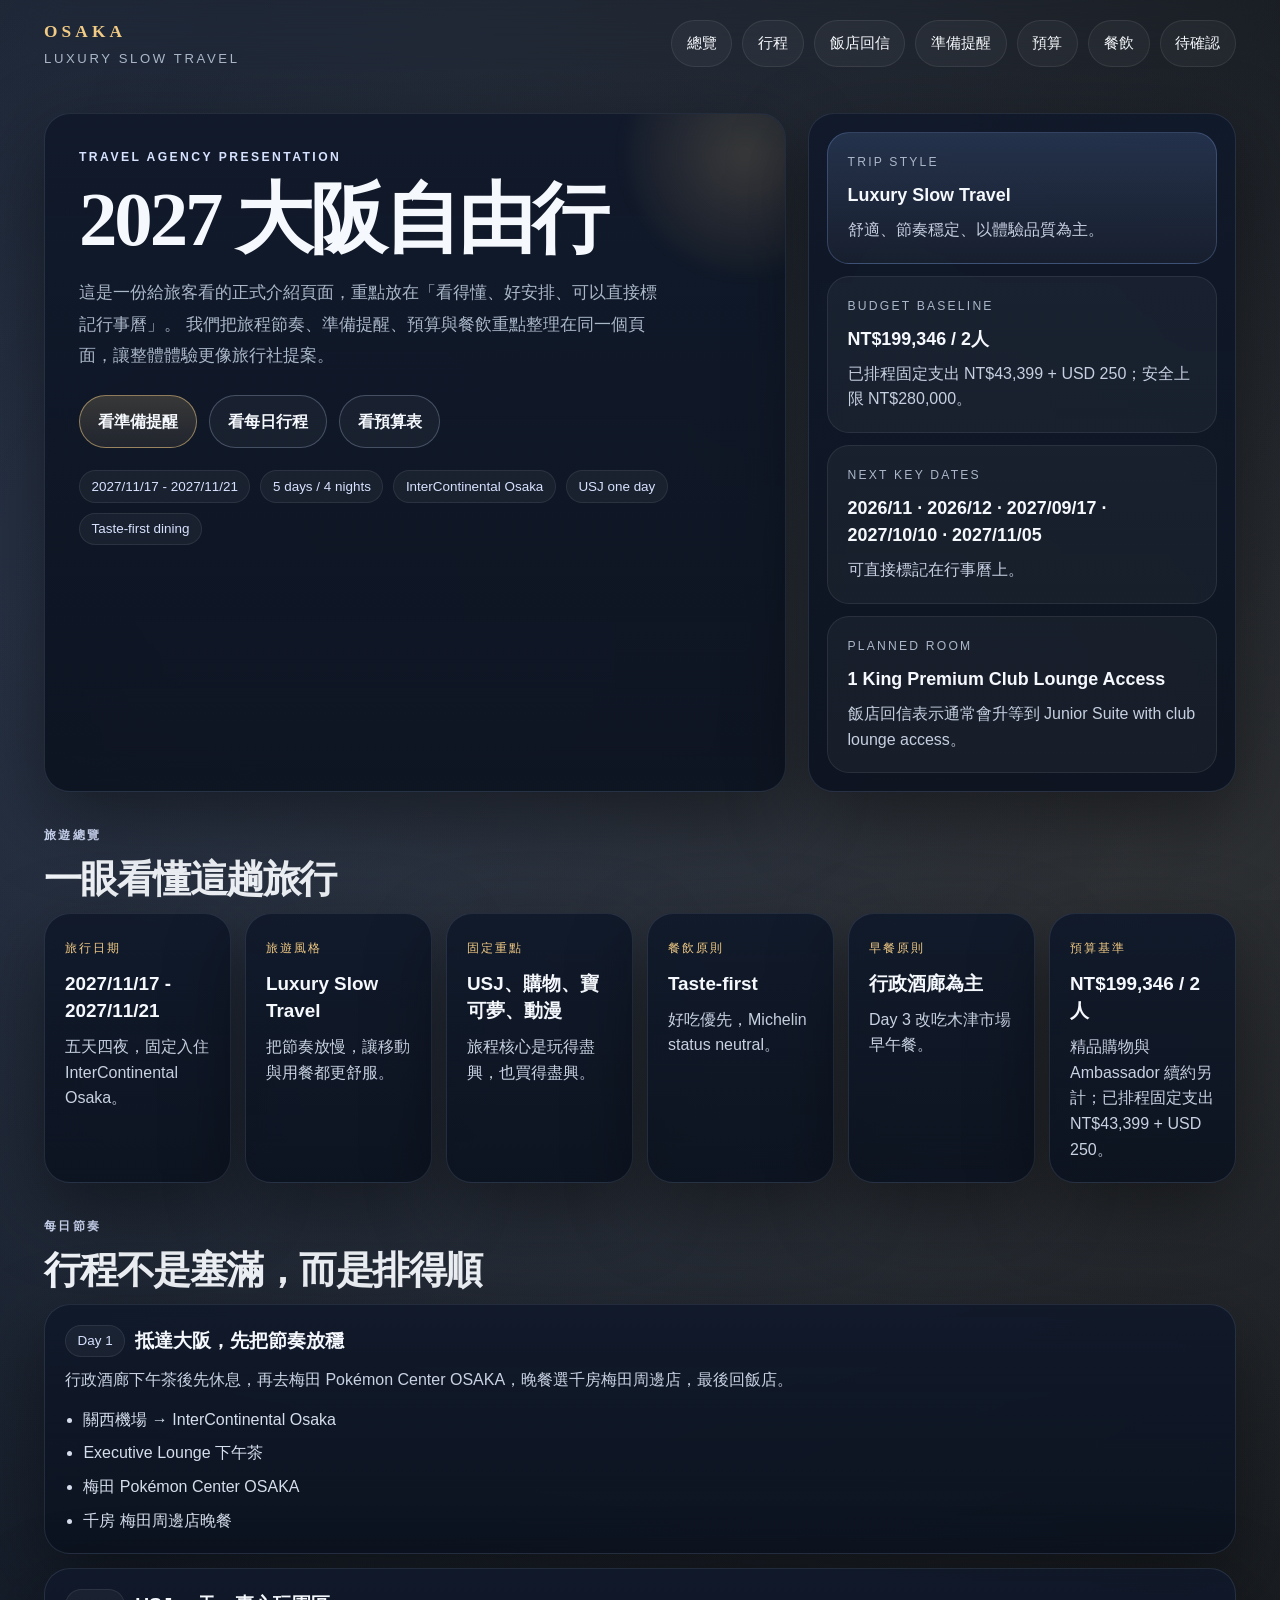
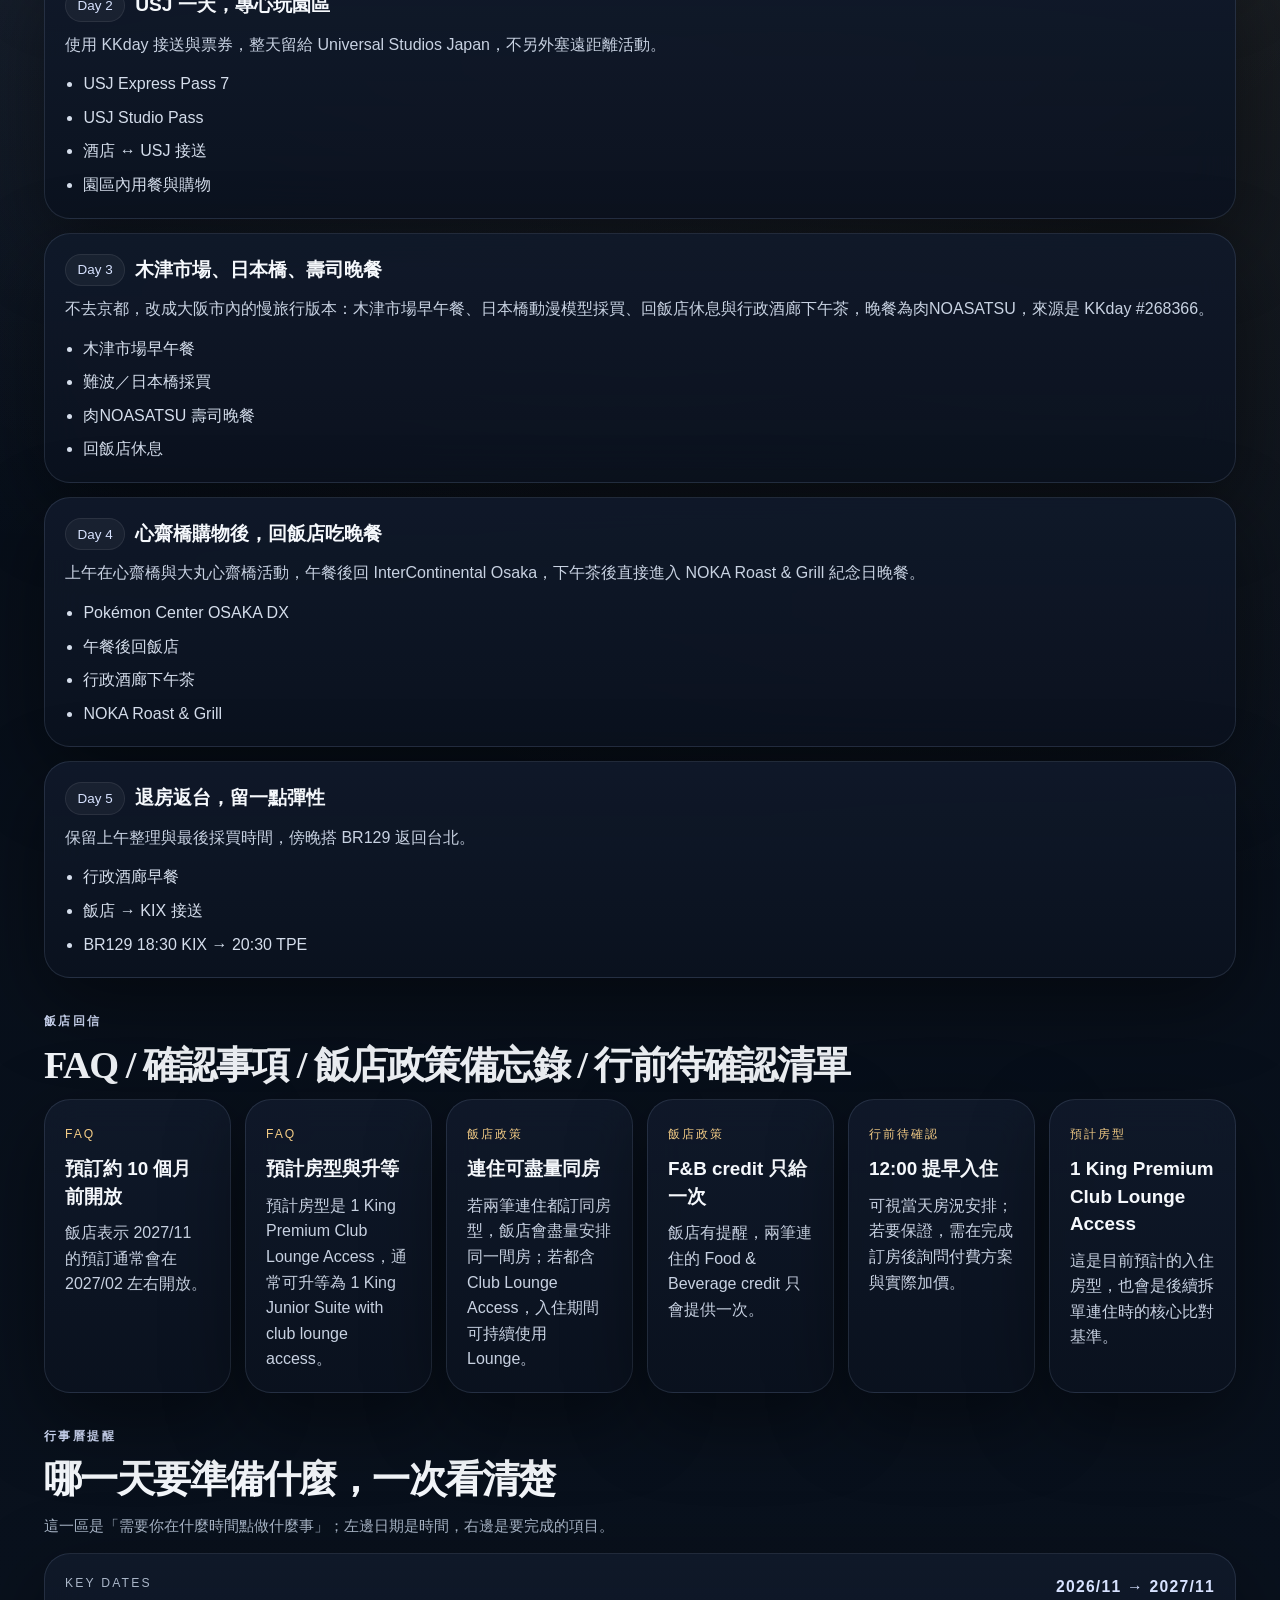
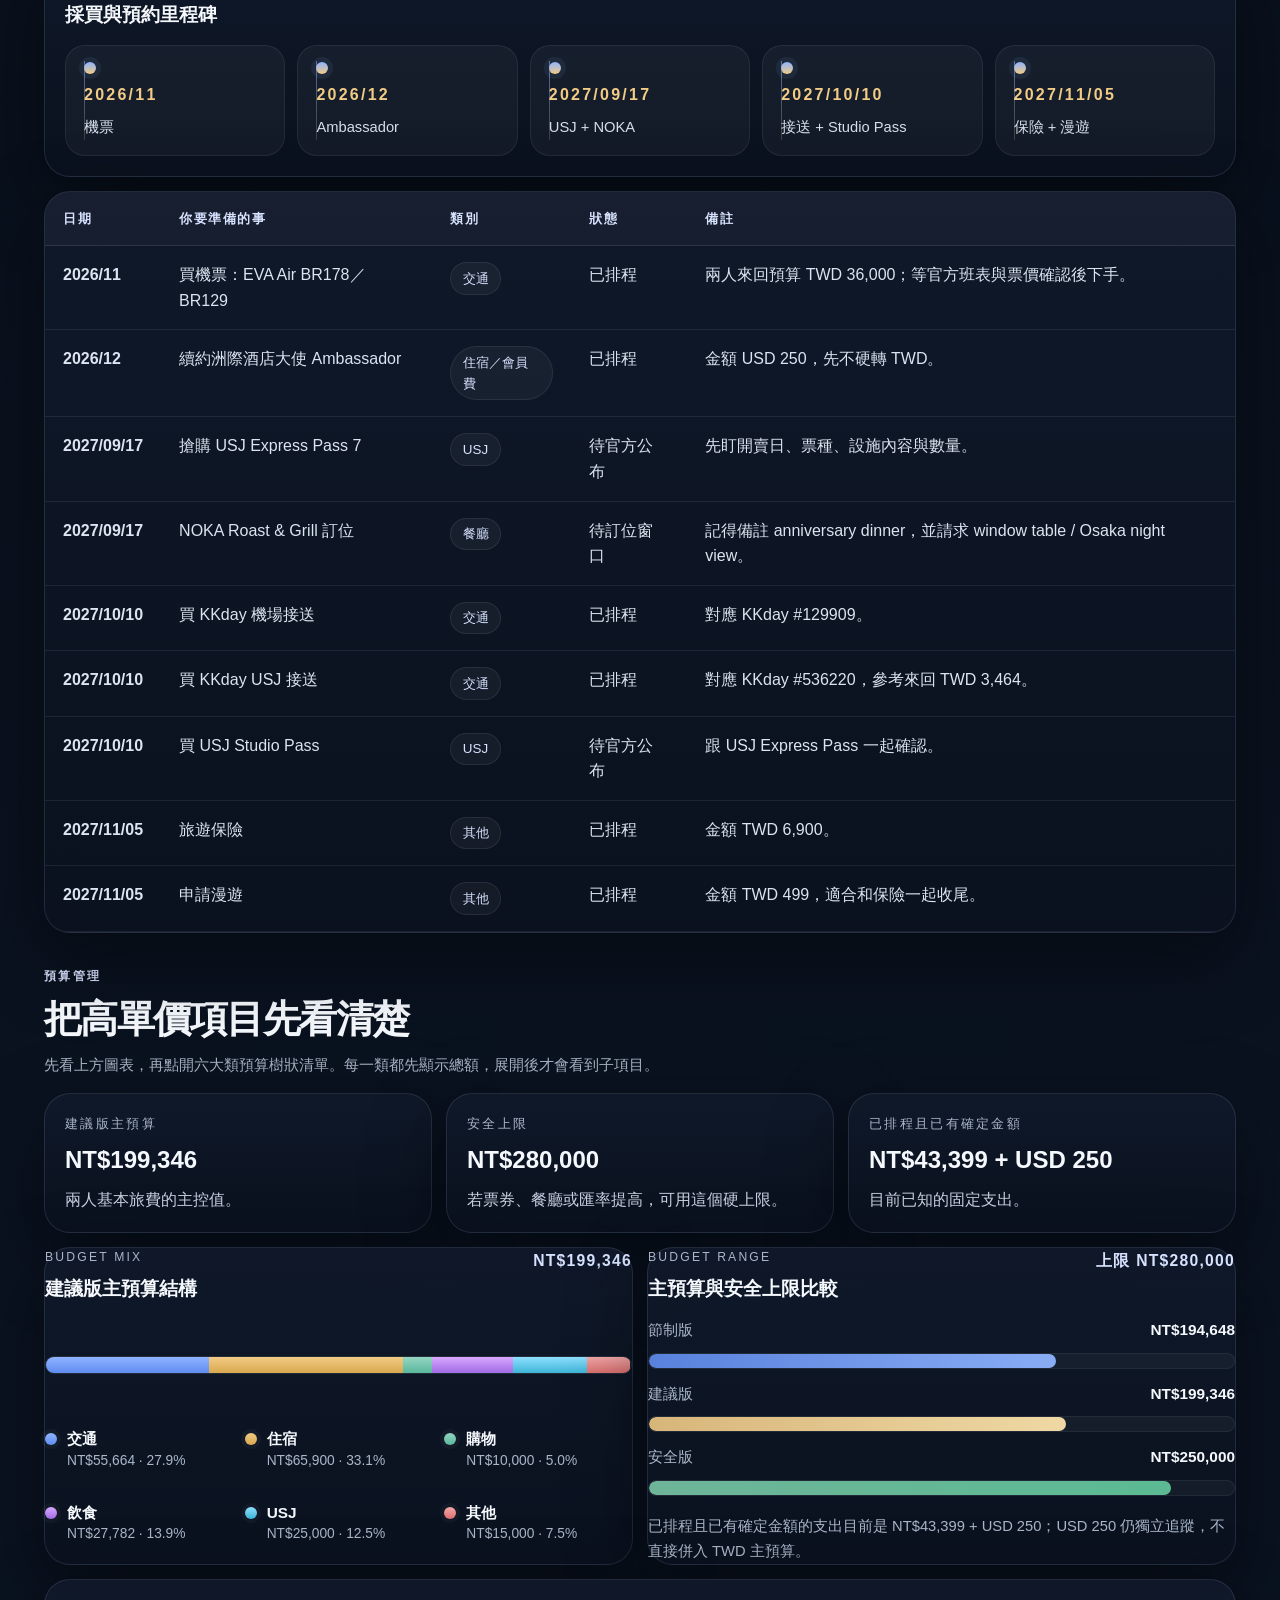
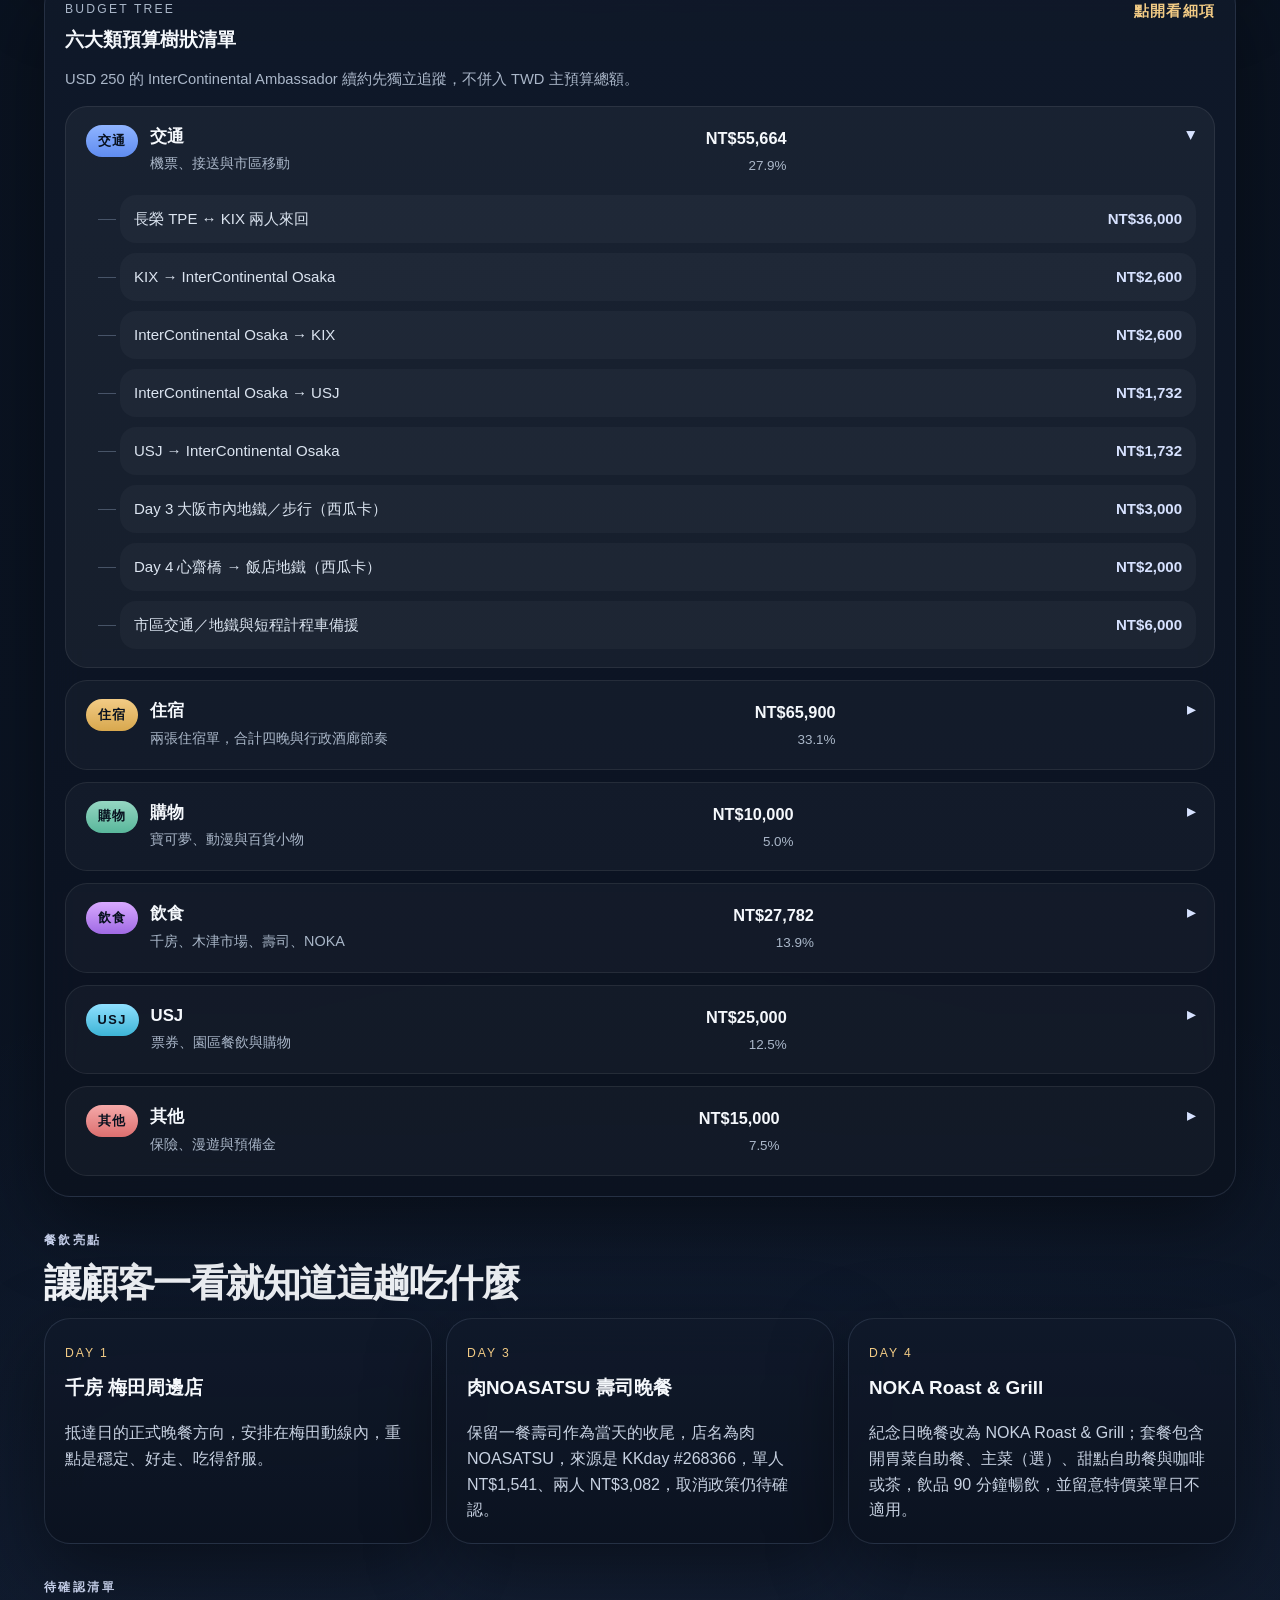
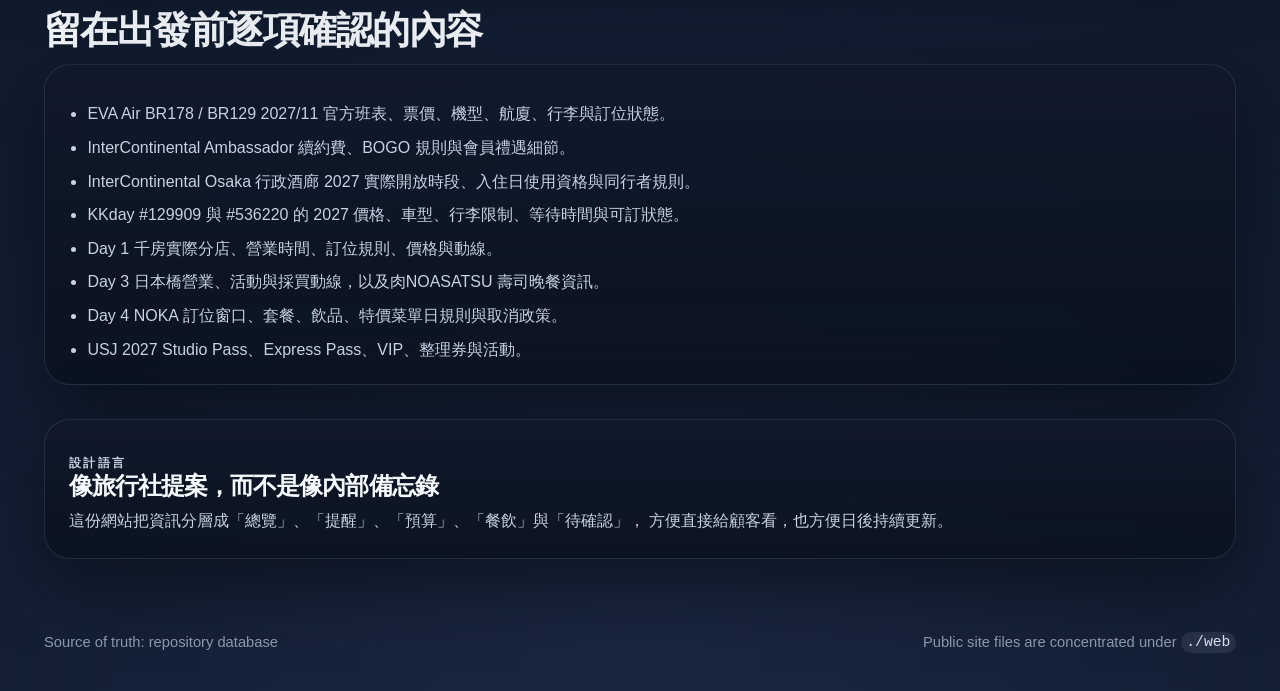
==== web/index.html @ 355f1845 "Update lodging room type and budget" ====
<!doctype html>
<html lang="zh-Hant">
<head>
  <meta charset="utf-8">
  <meta name="viewport" content="width=device-width, initial-scale=1">
  <meta name="color-scheme" content="dark light">
  <title>2027 大阪自由行｜旅遊網站</title>
  <meta name="description" content="2027 大阪自由行的旅遊社顧客版介紹網站，聚焦行程、提醒、預算與餐飲安排。">
  <link rel="stylesheet" href="./styles.css">
</head>
<body>
  <div class="page-bg"></div>
  <header class="topbar">
    <div class="brand">
      <span class="brand-mark">OSAKA</span>
      <span class="brand-sub">Luxury Slow Travel</span>
    </div>
    <nav class="topnav" aria-label="頁面導覽">
      <a href="#overview">總覽</a>
      <a href="#itinerary">行程</a>
      <a href="#hotel-reply">飯店回信</a>
      <a href="#calendar">準備提醒</a>
      <a href="#budget">預算</a>
      <a href="#dining">餐飲</a>
      <a href="#pending">待確認</a>
    </nav>
  </header>

  <main class="shell">
    <section class="hero">
      <div class="hero-copy panel">
        <p class="eyebrow">Travel agency presentation</p>
        <h1>2027 大阪自由行</h1>
        <p class="hero-text">
          這是一份給旅客看的正式介紹頁面，重點放在「看得懂、好安排、可以直接標記行事曆」。
          我們把旅程節奏、準備提醒、預算與餐飲重點整理在同一個頁面，讓整體體驗更像旅行社提案。
        </p>

        <div class="hero-actions">
          <a class="button primary" href="#calendar">看準備提醒</a>
          <a class="button" href="#itinerary">看每日行程</a>
          <a class="button" href="#budget">看預算表</a>
        </div>

        <div class="hero-pills" aria-label="旅程重點">
          <span>2027/11/17 - 2027/11/21</span>
          <span>5 days / 4 nights</span>
          <span>InterContinental Osaka</span>
          <span>USJ one day</span>
          <span>Taste-first dining</span>
        </div>
      </div>

      <aside class="hero-side panel">
        <div class="side-card accent">
          <p class="side-label">Trip style</p>
          <strong>Luxury Slow Travel</strong>
          <span>舒適、節奏穩定、以體驗品質為主。</span>
        </div>
        <div class="side-card">
          <p class="side-label">Budget baseline</p>
          <strong data-budget-text="hero-recommended-total">由 JS 計算</strong>
          <span data-budget-text="hero-recommended-note">載入後自動更新</span>
        </div>
        <div class="side-card">
          <p class="side-label">Next key dates</p>
          <strong>2026/11 · 2026/12 · 2027/09/17 · 2027/10/10 · 2027/11/05</strong>
          <span>可直接標記在行事曆上。</span>
        </div>
        <div class="side-card">
          <p class="side-label">Planned room</p>
          <strong>1 King Premium Club Lounge Access</strong>
          <span>飯店回信表示通常會升等到 Junior Suite with club lounge access。</span>
        </div>
      </aside>
    </section>

    <section id="overview" class="section">
      <div class="section-heading">
        <p class="eyebrow">旅遊總覽</p>
        <h2>一眼看懂這趟旅行</h2>
      </div>
      <div class="card-grid six-up">
        <article class="info-card panel">
          <span>旅行日期</span>
          <strong>2027/11/17 - 2027/11/21</strong>
          <p>五天四夜，固定入住 InterContinental Osaka。</p>
        </article>
        <article class="info-card panel">
          <span>旅遊風格</span>
          <strong>Luxury Slow Travel</strong>
          <p>把節奏放慢，讓移動與用餐都更舒服。</p>
        </article>
        <article class="info-card panel">
          <span>固定重點</span>
          <strong>USJ、購物、寶可夢、動漫</strong>
          <p>旅程核心是玩得盡興，也買得盡興。</p>
        </article>
        <article class="info-card panel">
          <span>餐飲原則</span>
          <strong>Taste-first</strong>
          <p>好吃優先，Michelin status neutral。</p>
        </article>
        <article class="info-card panel">
          <span>早餐原則</span>
          <strong>行政酒廊為主</strong>
          <p>Day 3 改吃木津市場早午餐。</p>
        </article>
        <article class="info-card panel">
          <span>預算基準</span>
          <strong data-budget-text="overview-recommended-total">由 JS 計算</strong>
          <p data-budget-text="overview-recommended-note">載入後自動更新。</p>
        </article>
      </div>
    </section>

    <section id="itinerary" class="section">
      <div class="section-heading">
        <p class="eyebrow">每日節奏</p>
        <h2>行程不是塞滿，而是排得順</h2>
      </div>
      <div class="timeline">
        <article class="day-card panel">
          <div class="day-head">
            <span class="day-chip">Day 1</span>
            <h3>抵達大阪，先把節奏放穩</h3>
          </div>
          <p>行政酒廊下午茶後先休息，再去梅田 Pokémon Center OSAKA，晚餐選千房梅田周邊店，最後回飯店。</p>
          <ul>
            <li>關西機場 → InterContinental Osaka</li>
            <li>Executive Lounge 下午茶</li>
            <li>梅田 Pokémon Center OSAKA</li>
            <li>千房 梅田周邊店晚餐</li>
          </ul>
        </article>

        <article class="day-card panel">
          <div class="day-head">
            <span class="day-chip">Day 2</span>
            <h3>USJ 一天，專心玩園區</h3>
          </div>
          <p>使用 KKday 接送與票券，整天留給 Universal Studios Japan，不另外塞遠距離活動。</p>
          <ul>
            <li>USJ Express Pass 7</li>
            <li>USJ Studio Pass</li>
            <li>酒店 ↔ USJ 接送</li>
            <li>園區內用餐與購物</li>
          </ul>
        </article>

        <article class="day-card panel">
          <div class="day-head">
            <span class="day-chip">Day 3</span>
            <h3>木津市場、日本橋、壽司晚餐</h3>
          </div>
          <p>不去京都，改成大阪市內的慢旅行版本：木津市場早午餐、日本橋動漫模型採買、回飯店休息與行政酒廊下午茶，晚餐為肉NOASATSU，來源是 KKday #268366。</p>
          <ul>
            <li>木津市場早午餐</li>
            <li>難波／日本橋採買</li>
            <li>肉NOASATSU 壽司晚餐</li>
            <li>回飯店休息</li>
          </ul>
        </article>

        <article class="day-card panel">
          <div class="day-head">
            <span class="day-chip">Day 4</span>
            <h3>心齋橋購物後，回飯店吃晚餐</h3>
          </div>
          <p>上午在心齋橋與大丸心齋橋活動，午餐後回 InterContinental Osaka，下午茶後直接進入 NOKA Roast & Grill 紀念日晚餐。</p>
          <ul>
            <li>Pokémon Center OSAKA DX</li>
            <li>午餐後回飯店</li>
            <li>行政酒廊下午茶</li>
            <li>NOKA Roast & Grill</li>
          </ul>
        </article>

        <article class="day-card panel">
          <div class="day-head">
            <span class="day-chip">Day 5</span>
            <h3>退房返台，留一點彈性</h3>
          </div>
          <p>保留上午整理與最後採買時間，傍晚搭 BR129 返回台北。</p>
          <ul>
            <li>行政酒廊早餐</li>
            <li>飯店 → KIX 接送</li>
            <li>BR129 18:30 KIX → 20:30 TPE</li>
          </ul>
        </article>
      </div>
    </section>

    <section id="hotel-reply" class="section">
      <div class="section-heading">
        <p class="eyebrow">飯店回信</p>
        <h2>FAQ / 確認事項 / 飯店政策備忘錄 / 行前待確認清單</h2>
      </div>
      <div class="card-grid six-up">
        <article class="info-card panel">
          <span>FAQ</span>
          <strong>預訂約 10 個月前開放</strong>
          <p>飯店表示 2027/11 的預訂通常會在 2027/02 左右開放。</p>
        </article>
        <article class="info-card panel">
          <span>FAQ</span>
          <strong>預計房型與升等</strong>
          <p>預計房型是 1 King Premium Club Lounge Access，通常可升等為 1 King Junior Suite with club lounge access。</p>
        </article>
        <article class="info-card panel">
          <span>飯店政策</span>
          <strong>連住可盡量同房</strong>
          <p>若兩筆連住都訂同房型，飯店會盡量安排同一間房；若都含 Club Lounge Access，入住期間可持續使用 Lounge。</p>
        </article>
        <article class="info-card panel">
          <span>飯店政策</span>
          <strong>F&B credit 只給一次</strong>
          <p>飯店有提醒，兩筆連住的 Food & Beverage credit 只會提供一次。</p>
        </article>
        <article class="info-card panel">
          <span>行前待確認</span>
          <strong>12:00 提早入住</strong>
          <p>可視當天房況安排；若要保證，需在完成訂房後詢問付費方案與實際加價。</p>
        </article>
        <article class="info-card panel">
          <span>預計房型</span>
          <strong>1 King Premium Club Lounge Access</strong>
          <p>這是目前預計的入住房型，也會是後續拆單連住時的核心比對基準。</p>
        </article>
      </div>
    </section>

    <section id="calendar" class="section">
      <div class="section-heading">
        <p class="eyebrow">行事曆提醒</p>
        <h2>哪一天要準備什麼，一次看清楚</h2>
      </div>
      <p class="section-note">
        這一區是「需要你在什麼時間點做什麼事」；左邊日期是時間，右邊是要完成的項目。
      </p>
      <div class="calendar-visual panel">
        <div class="chart-head">
          <div>
            <p class="chart-kicker">Key dates</p>
            <h3>採買與預約里程碑</h3>
          </div>
          <strong>2026/11 → 2027/11</strong>
        </div>
        <div class="milestone-track" aria-label="採買與預約里程碑時間軸">
          <div class="milestone">
            <span class="milestone-dot"></span>
            <strong>2026/11</strong>
            <span>機票</span>
          </div>
          <div class="milestone">
            <span class="milestone-dot"></span>
            <strong>2026/12</strong>
            <span>Ambassador</span>
          </div>
          <div class="milestone">
            <span class="milestone-dot"></span>
            <strong>2027/09/17</strong>
            <span>USJ + NOKA</span>
          </div>
          <div class="milestone">
            <span class="milestone-dot"></span>
            <strong>2027/10/10</strong>
            <span>接送 + Studio Pass</span>
          </div>
          <div class="milestone">
            <span class="milestone-dot"></span>
            <strong>2027/11/05</strong>
            <span>保險 + 漫遊</span>
          </div>
        </div>
      </div>
      <div class="table-panel panel">
        <table>
          <thead>
            <tr>
              <th>日期</th>
              <th>你要準備的事</th>
              <th>類別</th>
              <th>狀態</th>
              <th>備註</th>
            </tr>
          </thead>
          <tbody>
            <tr>
              <td><strong>2026/11</strong></td>
              <td>買機票：EVA Air BR178／BR129</td>
              <td><span class="tag">交通</span></td>
              <td>已排程</td>
              <td>兩人來回預算 TWD 36,000；等官方班表與票價確認後下手。</td>
            </tr>
            <tr>
              <td><strong>2026/12</strong></td>
              <td>續約洲際酒店大使 Ambassador</td>
              <td><span class="tag">住宿／會員費</span></td>
              <td>已排程</td>
              <td>金額 USD 250，先不硬轉 TWD。</td>
            </tr>
            <tr>
              <td><strong>2027/09/17</strong></td>
              <td>搶購 USJ Express Pass 7</td>
              <td><span class="tag">USJ</span></td>
              <td>待官方公布</td>
              <td>先盯開賣日、票種、設施內容與數量。</td>
            </tr>
            <tr>
              <td><strong>2027/09/17</strong></td>
              <td>NOKA Roast & Grill 訂位</td>
              <td><span class="tag">餐廳</span></td>
              <td>待訂位窗口</td>
              <td>記得備註 anniversary dinner，並請求 window table / Osaka night view。</td>
            </tr>
            <tr>
              <td><strong>2027/10/10</strong></td>
              <td>買 KKday 機場接送</td>
              <td><span class="tag">交通</span></td>
              <td>已排程</td>
              <td>對應 KKday #129909。</td>
            </tr>
            <tr>
              <td><strong>2027/10/10</strong></td>
              <td>買 KKday USJ 接送</td>
              <td><span class="tag">交通</span></td>
              <td>已排程</td>
              <td>對應 KKday #536220，參考來回 TWD 3,464。</td>
            </tr>
            <tr>
              <td><strong>2027/10/10</strong></td>
              <td>買 USJ Studio Pass</td>
              <td><span class="tag">USJ</span></td>
              <td>待官方公布</td>
              <td>跟 USJ Express Pass 一起確認。</td>
            </tr>
            <tr>
              <td><strong>2027/11/05</strong></td>
              <td>旅遊保險</td>
              <td><span class="tag">其他</span></td>
              <td>已排程</td>
              <td>金額 TWD 6,900。</td>
            </tr>
            <tr>
              <td><strong>2027/11/05</strong></td>
              <td>申請漫遊</td>
              <td><span class="tag">其他</span></td>
              <td>已排程</td>
              <td>金額 TWD 499，適合和保險一起收尾。</td>
            </tr>
          </tbody>
        </table>
      </div>
    </section>

    <section id="budget" class="section">
      <div class="section-heading">
        <p class="eyebrow">預算管理</p>
        <h2>把高單價項目先看清楚</h2>
      </div>
      <p class="section-note">
        先看上方圖表，再點開六大類預算樹狀清單。每一類都先顯示總額，展開後才會看到子項目。
      </p>
      <div id="budget-app"></div>
    </section>

    <section id="dining" class="section">
      <div class="section-heading">
        <p class="eyebrow">餐飲亮點</p>
        <h2>讓顧客一看就知道這趟吃什麼</h2>
      </div>
      <div class="card-grid three-up">
        <article class="feature-card panel">
          <span class="feature-kicker">Day 1</span>
          <h3>千房 梅田周邊店</h3>
          <p>抵達日的正式晚餐方向，安排在梅田動線內，重點是穩定、好走、吃得舒服。</p>
        </article>
        <article class="feature-card panel">
          <span class="feature-kicker">Day 3</span>
          <h3>肉NOASATSU 壽司晚餐</h3>
          <p>保留一餐壽司作為當天的收尾，店名為肉NOASATSU，來源是 KKday #268366，單人 NT$1,541、兩人 NT$3,082，取消政策仍待確認。</p>
        </article>
        <article class="feature-card panel">
          <span class="feature-kicker">Day 4</span>
              <h3>NOKA Roast & Grill</h3>
          <p>紀念日晚餐改為 NOKA Roast & Grill；套餐包含開胃菜自助餐、主菜（選）、甜點自助餐與咖啡或茶，飲品 90 分鐘暢飲，並留意特價菜單日不適用。</p>
        </article>
      </div>
    </section>

    <section id="pending" class="section">
      <div class="section-heading">
        <p class="eyebrow">待確認清單</p>
        <h2>留在出發前逐項確認的內容</h2>
      </div>
      <div class="pending-grid panel">
        <ul class="pending-list">
          <li>EVA Air BR178 / BR129 2027/11 官方班表、票價、機型、航廈、行李與訂位狀態。</li>
          <li>InterContinental Ambassador 續約費、BOGO 規則與會員禮遇細節。</li>
          <li>InterContinental Osaka 行政酒廊 2027 實際開放時段、入住日使用資格與同行者規則。</li>
          <li>KKday #129909 與 #536220 的 2027 價格、車型、行李限制、等待時間與可訂狀態。</li>
          <li>Day 1 千房實際分店、營業時間、訂位規則、價格與動線。</li>
          <li>Day 3 日本橋營業、活動與採買動線，以及肉NOASATSU 壽司晚餐資訊。</li>
          <li>Day 4 NOKA 訂位窗口、套餐、飲品、特價菜單日規則與取消政策。</li>
          <li>USJ 2027 Studio Pass、Express Pass、VIP、整理券與活動。</li>
        </ul>
      </div>
    </section>

    <section class="section">
      <div class="note panel">
        <p class="eyebrow">設計語言</p>
        <h2>像旅行社提案，而不是像內部備忘錄</h2>
        <p>
          這份網站把資訊分層成「總覽」、「提醒」、「預算」、「餐飲」與「待確認」，
          方便直接給顧客看，也方便日後持續更新。
        </p>
      </div>
    </section>

  </main>

  <footer class="footer">
    <span>Source of truth: repository database</span>
    <span>Public site files are concentrated under <code>./web</code></span>
  </footer>
  <script defer src="./budget.js"></script>
</body>
</html>
---- web/styles.css ----
:root {
  color-scheme: dark;
  --bg: #07111d;
  --bg-2: #0b1627;
  --panel: rgba(13, 22, 37, 0.86);
  --panel-strong: rgba(18, 29, 49, 0.92);
  --line: rgba(171, 192, 225, 0.14);
  --line-strong: rgba(197, 214, 248, 0.26);
  --text: #f5f8fc;
  --muted: #aab7c9;
  --muted-2: #8f9db1;
  --accent: #8fb4ff;
  --accent-2: #d7e2ff;
  --gold: #f2cb85;
  --shadow: 0 26px 80px rgba(0, 0, 0, 0.44);
  --radius: 26px;
  --radius-sm: 18px;
  --max: 1240px;
}

*,
*::before,
*::after {
  box-sizing: border-box;
}

html {
  scroll-behavior: smooth;
}

body {
  margin: 0;
  min-height: 100vh;
  background:
    radial-gradient(circle at 12% 8%, rgba(143, 180, 255, 0.2), transparent 24%),
    radial-gradient(circle at 88% 12%, rgba(242, 203, 133, 0.14), transparent 26%),
    radial-gradient(circle at 50% 100%, rgba(124, 159, 248, 0.12), transparent 20%),
    linear-gradient(180deg, #050b14 0%, #09111d 45%, #0c1627 100%);
  color: var(--text);
  font-family: "Noto Sans TC", "PingFang TC", "Hiragino Sans", "Microsoft JhengHei", sans-serif;
  line-height: 1.6;
}

a {
  color: inherit;
  text-decoration: none;
}

code {
  padding: 0.15rem 0.35rem;
  border-radius: 999px;
  background: rgba(255, 255, 255, 0.08);
  color: var(--accent-2);
}

.page-bg {
  position: fixed;
  inset: 0;
  pointer-events: none;
  background:
    linear-gradient(120deg, rgba(255, 255, 255, 0.04), transparent 18%),
    linear-gradient(300deg, rgba(255, 255, 255, 0.03), transparent 20%);
  opacity: 0.55;
}

.topbar {
  position: sticky;
  top: 0;
  z-index: 20;
  display: flex;
  align-items: center;
  justify-content: space-between;
  gap: 24px;
  max-width: var(--max);
  margin: 0 auto;
  padding: 18px 24px 0;
  backdrop-filter: blur(20px);
}

.brand {
  display: grid;
  gap: 2px;
}

.brand-mark {
  font-family: "Times New Roman", Georgia, serif;
  letter-spacing: 0.24em;
  text-transform: uppercase;
  font-weight: 700;
  font-size: 1.08rem;
  color: var(--gold);
}

.brand-sub {
  font-size: 0.82rem;
  letter-spacing: 0.2em;
  color: var(--muted);
  text-transform: uppercase;
}

.topnav {
  display: flex;
  flex-wrap: wrap;
  justify-content: flex-end;
  gap: 10px;
}

.topnav a {
  padding: 0.68rem 0.92rem;
  border: 1px solid rgba(255, 255, 255, 0.08);
  border-radius: 999px;
  background: rgba(255, 255, 255, 0.04);
  color: var(--text);
  font-size: 0.92rem;
  transition: transform 160ms ease, border-color 160ms ease, background 160ms ease;
}

.topnav a:hover,
.topnav a:focus-visible {
  transform: translateY(-1px);
  border-color: rgba(143, 180, 255, 0.5);
  background: rgba(143, 180, 255, 0.12);
}

.shell {
  position: relative;
  max-width: var(--max);
  margin: 0 auto;
  padding: 26px 24px 72px;
}

.panel {
  border: 1px solid var(--line);
  border-radius: var(--radius);
  background: linear-gradient(180deg, rgba(16, 25, 42, 0.94), rgba(11, 18, 31, 0.9));
  box-shadow: var(--shadow);
  backdrop-filter: blur(18px);
}

.hero {
  display: grid;
  grid-template-columns: minmax(0, 1.35fr) minmax(290px, 0.78fr);
  gap: 22px;
  align-items: stretch;
  margin-top: 18px;
}

.hero-copy {
  padding: 34px;
  overflow: hidden;
}

.hero-copy::after {
  content: "";
  position: absolute;
  right: -80px;
  top: -80px;
  width: 240px;
  height: 240px;
  border-radius: 50%;
  background: radial-gradient(circle, rgba(242, 203, 133, 0.18) 0%, rgba(242, 203, 133, 0.02) 70%, transparent 72%);
  filter: blur(8px);
  pointer-events: none;
}

.eyebrow {
  margin: 0 0 14px;
  color: var(--accent-2);
  letter-spacing: 0.2em;
  text-transform: uppercase;
  font-size: 0.76rem;
  font-weight: 700;
}

.hero h1,
.section h2,
.note h2 {
  margin: 0;
  font-family: "Times New Roman", Georgia, serif;
  letter-spacing: -0.04em;
  line-height: 1.02;
}

.hero h1 {
  font-size: clamp(3rem, 6vw, 5.2rem);
}

.hero-text {
  max-width: 64ch;
  margin: 18px 0 0;
  color: var(--muted);
  font-size: 1.04rem;
  line-height: 1.88;
}

.hero-actions {
  display: flex;
  flex-wrap: wrap;
  gap: 12px;
  margin-top: 24px;
}

.button {
  display: inline-flex;
  align-items: center;
  justify-content: center;
  min-height: 48px;
  padding: 0.8rem 1.12rem;
  border-radius: 999px;
  border: 1px solid var(--line-strong);
  background: rgba(255, 255, 255, 0.04);
  color: var(--text);
  font-weight: 600;
  transition: transform 160ms ease, border-color 160ms ease, background 160ms ease;
}

.button:hover,
.button:focus-visible {
  transform: translateY(-1px);
  border-color: rgba(143, 180, 255, 0.56);
  background: rgba(143, 180, 255, 0.12);
}

.button.primary {
  border-color: rgba(242, 203, 133, 0.52);
  background: linear-gradient(180deg, rgba(242, 203, 133, 0.18), rgba(242, 203, 133, 0.08));
}

.hero-pills {
  display: flex;
  flex-wrap: wrap;
  gap: 10px;
  margin-top: 22px;
}

.hero-pills span,
.day-chip,
.tag {
  display: inline-flex;
  align-items: center;
  min-height: 30px;
  padding: 0.28rem 0.72rem;
  border-radius: 999px;
  border: 1px solid rgba(255, 255, 255, 0.08);
  background: rgba(255, 255, 255, 0.045);
  font-size: 0.84rem;
  color: var(--accent-2);
}

.hero-side {
  display: grid;
  gap: 12px;
  padding: 18px;
}

.side-card {
  padding: 20px;
  border-radius: 22px;
  border: 1px solid rgba(255, 255, 255, 0.08);
  background: rgba(255, 255, 255, 0.04);
}

.side-card.accent {
  background: linear-gradient(180deg, rgba(143, 180, 255, 0.16), rgba(255, 255, 255, 0.03));
  border-color: rgba(143, 180, 255, 0.24);
}

.side-label {
  margin: 0;
  color: var(--muted);
  font-size: 0.76rem;
  letter-spacing: 0.18em;
  text-transform: uppercase;
}

.side-card strong {
  display: block;
  margin-top: 10px;
  font-size: 1.12rem;
  line-height: 1.5;
}

.side-card span {
  display: block;
  margin-top: 8px;
  color: #c6d0e1;
}

.section {
  margin-top: 34px;
  scroll-margin-top: 96px;
}

.section-heading {
  margin-bottom: 14px;
}

.section-note {
  max-width: 78ch;
  margin: -2px 0 14px;
  color: var(--muted);
  font-size: 0.96rem;
  line-height: 1.8;
}

.section-heading h2 {
  font-size: clamp(1.7rem, 3vw, 2.4rem);
}

.card-grid {
  display: grid;
  gap: 14px;
}

.six-up {
  grid-template-columns: repeat(auto-fit, minmax(180px, 1fr));
}

.three-up {
  grid-template-columns: repeat(auto-fit, minmax(220px, 1fr));
}

.info-card,
.feature-card,
.day-card,
.summary,
.note {
  position: relative;
  padding: 20px;
  overflow: hidden;
}

.info-card {
  min-height: 166px;
}

.info-card span,
.feature-kicker {
  display: inline-block;
  color: var(--gold);
  font-size: 0.76rem;
  letter-spacing: 0.16em;
  text-transform: uppercase;
}

.info-card strong,
.feature-card h3 {
  display: block;
  margin-top: 10px;
  font-size: 1.18rem;
  line-height: 1.45;
}

.info-card p,
.feature-card p,
.day-card p,
.summary p,
.note p,
.pending-list li {
  margin: 10px 0 0;
  color: #c8d2e2;
}

.timeline {
  display: grid;
  gap: 14px;
}

.day-head {
  display: flex;
  flex-wrap: wrap;
  align-items: center;
  gap: 10px;
}

.day-head h3 {
  margin: 0;
  font-size: 1.2rem;
}

.day-card ul,
.pending-list {
  margin: 14px 0 0;
  padding-left: 1.15rem;
  color: #d5deec;
}

.day-card li + li,
.pending-list li + li {
  margin-top: 8px;
}

.table-panel {
  overflow-x: auto;
  -webkit-overflow-scrolling: touch;
}

table {
  width: 100%;
  border-collapse: collapse;
  min-width: 900px;
}

thead th {
  padding: 16px 18px;
  text-align: left;
  font-size: 0.82rem;
  letter-spacing: 0.12em;
  text-transform: uppercase;
  color: var(--accent-2);
  border-bottom: 1px solid var(--line);
  background: rgba(255, 255, 255, 0.03);
}

tbody td {
  padding: 16px 18px;
  border-bottom: 1px solid rgba(171, 192, 225, 0.1);
  vertical-align: top;
  color: #dbe4f0;
}

tbody tr:hover td {
  background: rgba(143, 180, 255, 0.05);
}

.budget-summaries {
  display: grid;
  gap: 14px;
  grid-template-columns: repeat(auto-fit, minmax(220px, 1fr));
  margin-bottom: 14px;
}

.calendar-visual {
  display: grid;
  gap: 18px;
  padding: 20px;
  margin-bottom: 14px;
}

.milestone-track {
  display: grid;
  gap: 12px;
  grid-template-columns: repeat(auto-fit, minmax(150px, 1fr));
}

.milestone {
  position: relative;
  display: grid;
  gap: 8px;
  padding: 16px 16px 16px 18px;
  border-radius: 20px;
  background: rgba(255, 255, 255, 0.04);
  border: 1px solid rgba(255, 255, 255, 0.07);
}

.milestone::before {
  content: "";
  position: absolute;
  left: 18px;
  top: 15px;
  bottom: 15px;
  width: 1px;
  background: linear-gradient(180deg, rgba(143, 180, 255, 0.55), rgba(242, 203, 133, 0.2));
}

.milestone-dot {
  width: 12px;
  height: 12px;
  border-radius: 999px;
  background: linear-gradient(180deg, #8fb4ff, #f2cb85);
  box-shadow: 0 0 0 5px rgba(143, 180, 255, 0.08);
}

.milestone strong {
  color: var(--gold);
  letter-spacing: 0.14em;
}

.milestone span:last-child {
  color: #d5deec;
  font-size: 0.92rem;
}

.budget-visuals {
  display: grid;
  gap: 14px;
  grid-template-columns: repeat(auto-fit, minmax(280px, 1fr));
  margin-bottom: 14px;
}

.budget-chart {
  display: grid;
  gap: 18px;
}

.chart-head {
  display: flex;
  align-items: flex-start;
  justify-content: space-between;
  gap: 18px;
}

.chart-kicker {
  margin: 0 0 8px;
  color: var(--muted);
  font-size: 0.76rem;
  letter-spacing: 0.18em;
  text-transform: uppercase;
}

.chart-head h3 {
  margin: 0;
  font-size: 1.18rem;
  line-height: 1.35;
}

.chart-head strong {
  color: var(--accent-2);
  font-size: 0.98rem;
  letter-spacing: 0.08em;
  white-space: nowrap;
}

.stacked-budget {
  display: flex;
  overflow: hidden;
  height: 18px;
  border-radius: 999px;
  background: rgba(255, 255, 255, 0.04);
  border: 1px solid rgba(255, 255, 255, 0.06);
}

.stacked-segment {
  flex: 0 0 var(--share);
}

.legend-grid {
  display: grid;
  gap: 12px;
  grid-template-columns: repeat(auto-fit, minmax(160px, 1fr));
}

.legend-item {
  display: flex;
  align-items: flex-start;
  gap: 10px;
}

.legend-item strong,
.scenario-label strong {
  display: block;
  color: var(--text);
  font-size: 0.96rem;
  line-height: 1.35;
}

.legend-item span,
.scenario-label span,
.chart-note {
  color: var(--muted);
}

.legend-item span {
  display: block;
  font-size: 0.86rem;
}

.legend-swatch {
  flex: 0 0 12px;
  width: 12px;
  height: 12px;
  margin-top: 4px;
  border-radius: 999px;
  box-shadow: 0 0 0 4px rgba(255, 255, 255, 0.03);
}

.stacked-budget .transport,
.legend-swatch.transport {
  background: linear-gradient(180deg, #8fb4ff, #5f8cf0);
}

.stacked-budget .lodging,
.legend-swatch.lodging {
  background: linear-gradient(180deg, #f2cb85, #d8a84e);
}

.stacked-budget .shopping,
.legend-swatch.shopping {
  background: linear-gradient(180deg, #95d6c2, #59b79b);
}

.stacked-budget .dining,
.legend-swatch.dining {
  background: linear-gradient(180deg, #d8a9ff, #a06ae4);
}

.stacked-budget .usj,
.legend-swatch.usj {
  background: linear-gradient(180deg, #8fe0ff, #3db4d6);
}

.stacked-budget .other,
.legend-swatch.other {
  background: linear-gradient(180deg, #f5a9a9, #dc6f6f);
}

.scenario-bars {
  display: grid;
  gap: 14px;
}

.scenario-row {
  display: grid;
  gap: 10px;
}

.scenario-label {
  display: flex;
  align-items: baseline;
  justify-content: space-between;
  gap: 16px;
  font-size: 0.92rem;
}

.scenario-track {
  height: 16px;
  overflow: hidden;
  border-radius: 999px;
  background: rgba(255, 255, 255, 0.04);
  border: 1px solid rgba(255, 255, 255, 0.06);
}

.scenario-fill {
  display: block;
  height: 100%;
  border-radius: inherit;
}

.scenario-fill.controlled {
  background: linear-gradient(90deg, rgba(95, 140, 240, 0.9), rgba(143, 180, 255, 0.95));
}

.scenario-fill.recommended {
  background: linear-gradient(90deg, rgba(242, 203, 133, 0.88), rgba(248, 224, 169, 0.96));
}

.scenario-fill.safety {
  background: linear-gradient(90deg, rgba(130, 214, 178, 0.82), rgba(95, 195, 153, 0.95));
}

.chart-note {
  margin: 0;
  font-size: 0.92rem;
  line-height: 1.7;
}

.budget-tree {
  display: grid;
  gap: 14px;
  padding: 20px;
}

.tree-head {
  display: flex;
  align-items: flex-start;
  justify-content: space-between;
  gap: 18px;
}

.tree-head h3 {
  margin: 0;
  font-size: 1.18rem;
  line-height: 1.35;
}

.tree-head strong {
  color: var(--gold);
  font-size: 0.92rem;
  letter-spacing: 0.08em;
  white-space: nowrap;
}

.tree-note {
  margin: 0;
  color: var(--muted);
  font-size: 0.92rem;
  line-height: 1.7;
}

.tree-list {
  display: grid;
  gap: 12px;
}

.tree-node {
  border: 1px solid rgba(255, 255, 255, 0.08);
  border-radius: 22px;
  background: rgba(255, 255, 255, 0.03);
  overflow: hidden;
}

.tree-node[open] {
  background: rgba(255, 255, 255, 0.045);
}

.tree-node summary {
  list-style: none;
  display: flex;
  align-items: flex-start;
  justify-content: space-between;
  gap: 16px;
  padding: 18px 18px 18px 20px;
  cursor: pointer;
}

.tree-node summary::-webkit-details-marker {
  display: none;
}

.tree-node summary::after {
  content: "▸";
  color: var(--accent-2);
  font-size: 1.1rem;
  line-height: 1;
  margin-top: 2px;
  transition: transform 160ms ease;
}

.tree-node[open] summary::after {
  transform: rotate(90deg);
}

.tree-summary-left {
  display: flex;
  align-items: flex-start;
  gap: 12px;
}

.tree-summary-left strong {
  display: block;
  font-size: 1.05rem;
  line-height: 1.4;
}

.tree-summary-left p {
  margin: 4px 0 0;
  color: var(--muted);
  font-size: 0.9rem;
}

.tree-summary-right {
  display: grid;
  justify-items: end;
  gap: 4px;
  min-width: 96px;
}

.tree-summary-right strong {
  font-size: 1.02rem;
  color: var(--text);
}

.tree-summary-right span {
  color: var(--muted);
  font-size: 0.84rem;
}

.tree-badge {
  display: inline-flex;
  align-items: center;
  min-height: 32px;
  padding: 0.32rem 0.72rem;
  border-radius: 999px;
  color: #08111f;
  font-size: 0.8rem;
  font-weight: 700;
  letter-spacing: 0.12em;
  text-transform: uppercase;
}

.tree-badge.transport {
  background: linear-gradient(180deg, #8fb4ff, #5f8cf0);
}

.tree-badge.lodging {
  background: linear-gradient(180deg, #f2cb85, #d8a84e);
}

.tree-badge.shopping {
  background: linear-gradient(180deg, #95d6c2, #59b79b);
}

.tree-badge.dining {
  background: linear-gradient(180deg, #d8a9ff, #a06ae4);
}

.tree-badge.usj {
  background: linear-gradient(180deg, #8fe0ff, #3db4d6);
}

.tree-badge.other {
  background: linear-gradient(180deg, #f5a9a9, #dc6f6f);
}

.tree-leaf-list {
  margin: 0;
  padding: 0 18px 18px 54px;
  list-style: none;
  display: grid;
  gap: 10px;
}

.tree-leaf-list li {
  position: relative;
  display: flex;
  align-items: baseline;
  justify-content: space-between;
  gap: 16px;
  padding: 12px 14px;
  border-radius: 16px;
  background: rgba(255, 255, 255, 0.03);
}

.tree-leaf-list li::before {
  content: "";
  position: absolute;
  left: -22px;
  top: 50%;
  width: 18px;
  height: 1px;
  background: rgba(171, 192, 225, 0.32);
}

.tree-leaf-list span {
  color: #dbe4f0;
  font-size: 0.94rem;
}

.tree-leaf-list strong {
  color: var(--accent-2);
  font-size: 0.94rem;
  white-space: nowrap;
}

.summary span {
  display: block;
  color: var(--muted);
  font-size: 0.8rem;
  letter-spacing: 0.18em;
  text-transform: uppercase;
}

.summary strong {
  display: block;
  margin-top: 10px;
  font-size: 1.5rem;
  line-height: 1.35;
}

.pending-grid {
  padding: 22px 24px;
}

.note {
  padding: 24px;
}

.footer {
  max-width: var(--max);
  margin: 0 auto;
  padding: 0 24px 36px;
  display: flex;
  justify-content: space-between;
  gap: 16px;
  color: var(--muted-2);
  font-size: 0.92rem;
}

@media (max-width: 960px) {
  .topbar {
    align-items: flex-start;
    flex-direction: column;
    gap: 16px;
  }

  .topnav {
    justify-content: flex-start;
  }

  .hero {
    grid-template-columns: 1fr;
  }

  .card-grid {
    grid-template-columns: 1fr;
  }

  .budget-visuals {
    grid-template-columns: 1fr;
  }

  .tree-node summary,
  .tree-leaf-list li {
    align-items: flex-start;
  }

  .footer {
    flex-direction: column;
  }
}

@media (max-width: 640px) {
  .shell,
  .topbar {
    padding-left: 16px;
    padding-right: 16px;
  }

  .hero-copy,
  .hero-side {
    padding: 20px;
  }

  .hero-actions,
  .hero-pills {
    display: grid;
    grid-template-columns: 1fr;
  }

  .hero-actions .button {
    width: 100%;
  }

  .hero h1 {
    font-size: clamp(2.3rem, 12vw, 3.5rem);
  }

  .topnav {
    gap: 8px;
  }

  .topnav a {
    flex: 1 1 calc(50% - 8px);
    text-align: center;
    font-size: 0.84rem;
    padding: 0.62rem 0.75rem;
  }

  .section {
    margin-top: 28px;
  }

  .info-card,
  .feature-card,
  .day-card,
  .summary,
  .note,
  .budget-tree,
  .calendar-visual,
  .pending-grid {
    padding: 18px;
  }

  .chart-head,
  .tree-head,
  .scenario-label {
    flex-direction: column;
    align-items: flex-start;
  }

  .tree-summary-left,
  .tree-node summary,
  .tree-leaf-list li {
    gap: 10px;
  }

  .tree-summary-right {
    min-width: 0;
    justify-items: start;
  }

  .tree-leaf-list {
    padding-left: 20px;
  }

  .tree-leaf-list li {
    flex-direction: column;
  }

  .summary strong {
    font-size: 1.35rem;
  }

  table {
    min-width: 840px;
    font-size: 0.92rem;
  }

  thead th,
  tbody td {
    padding: 14px 12px;
  }
}

@media (max-width: 420px) {
  .topnav a {
    flex-basis: 100%;
  }

  .hero h1 {
    font-size: clamp(2rem, 13vw, 3rem);
  }

  .hero-text,
  .section-note,
  .info-card p,
  .feature-card p,
  .day-card p,
  .summary p,
  .note p,
  .pending-list li {
    font-size: 0.92rem;
  }

  .hero-copy,
  .hero-side,
  .info-card,
  .feature-card,
  .day-card,
  .summary,
  .note,
  .budget-tree,
  .calendar-visual,
  .pending-grid {
    padding: 16px;
  }

  .hero-actions {
    gap: 10px;
  }

  .button {
    width: 100%;
  }

  .chart-head strong,
  .tree-head strong {
    white-space: normal;
  }
}
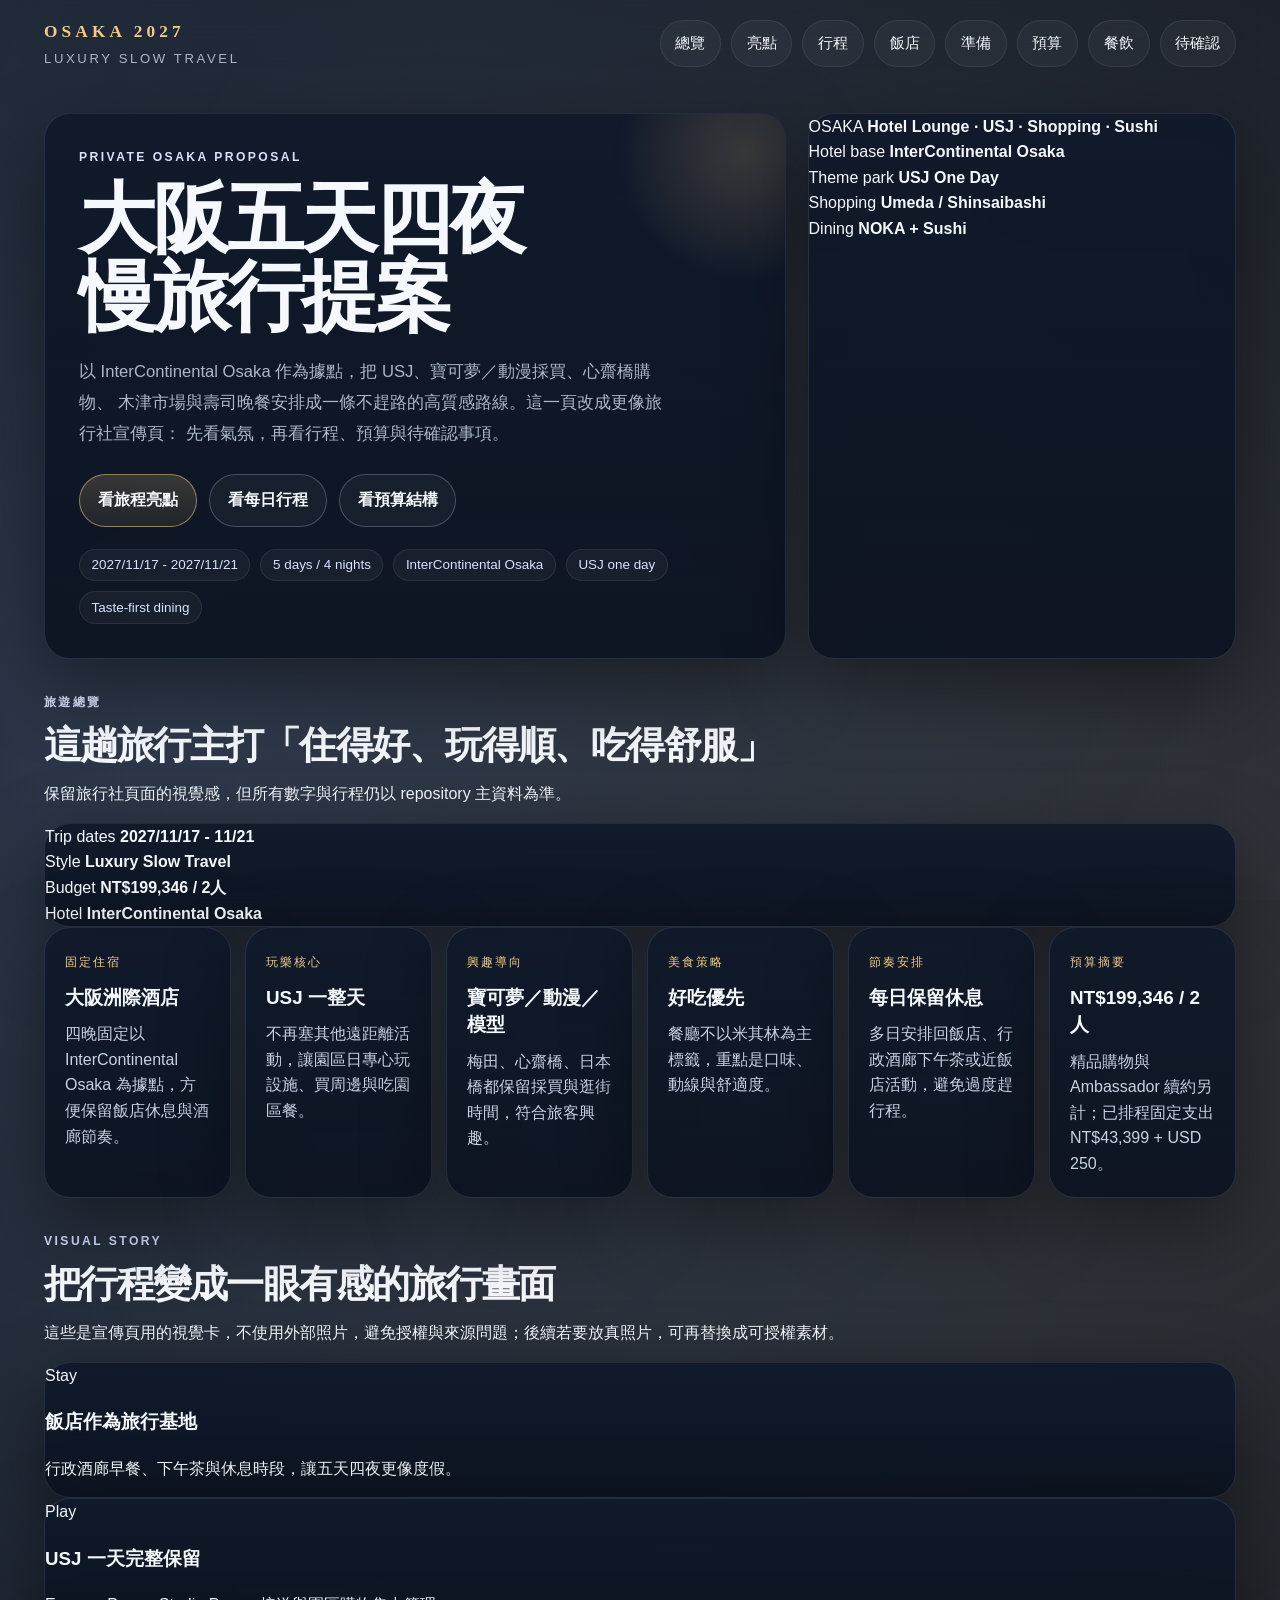
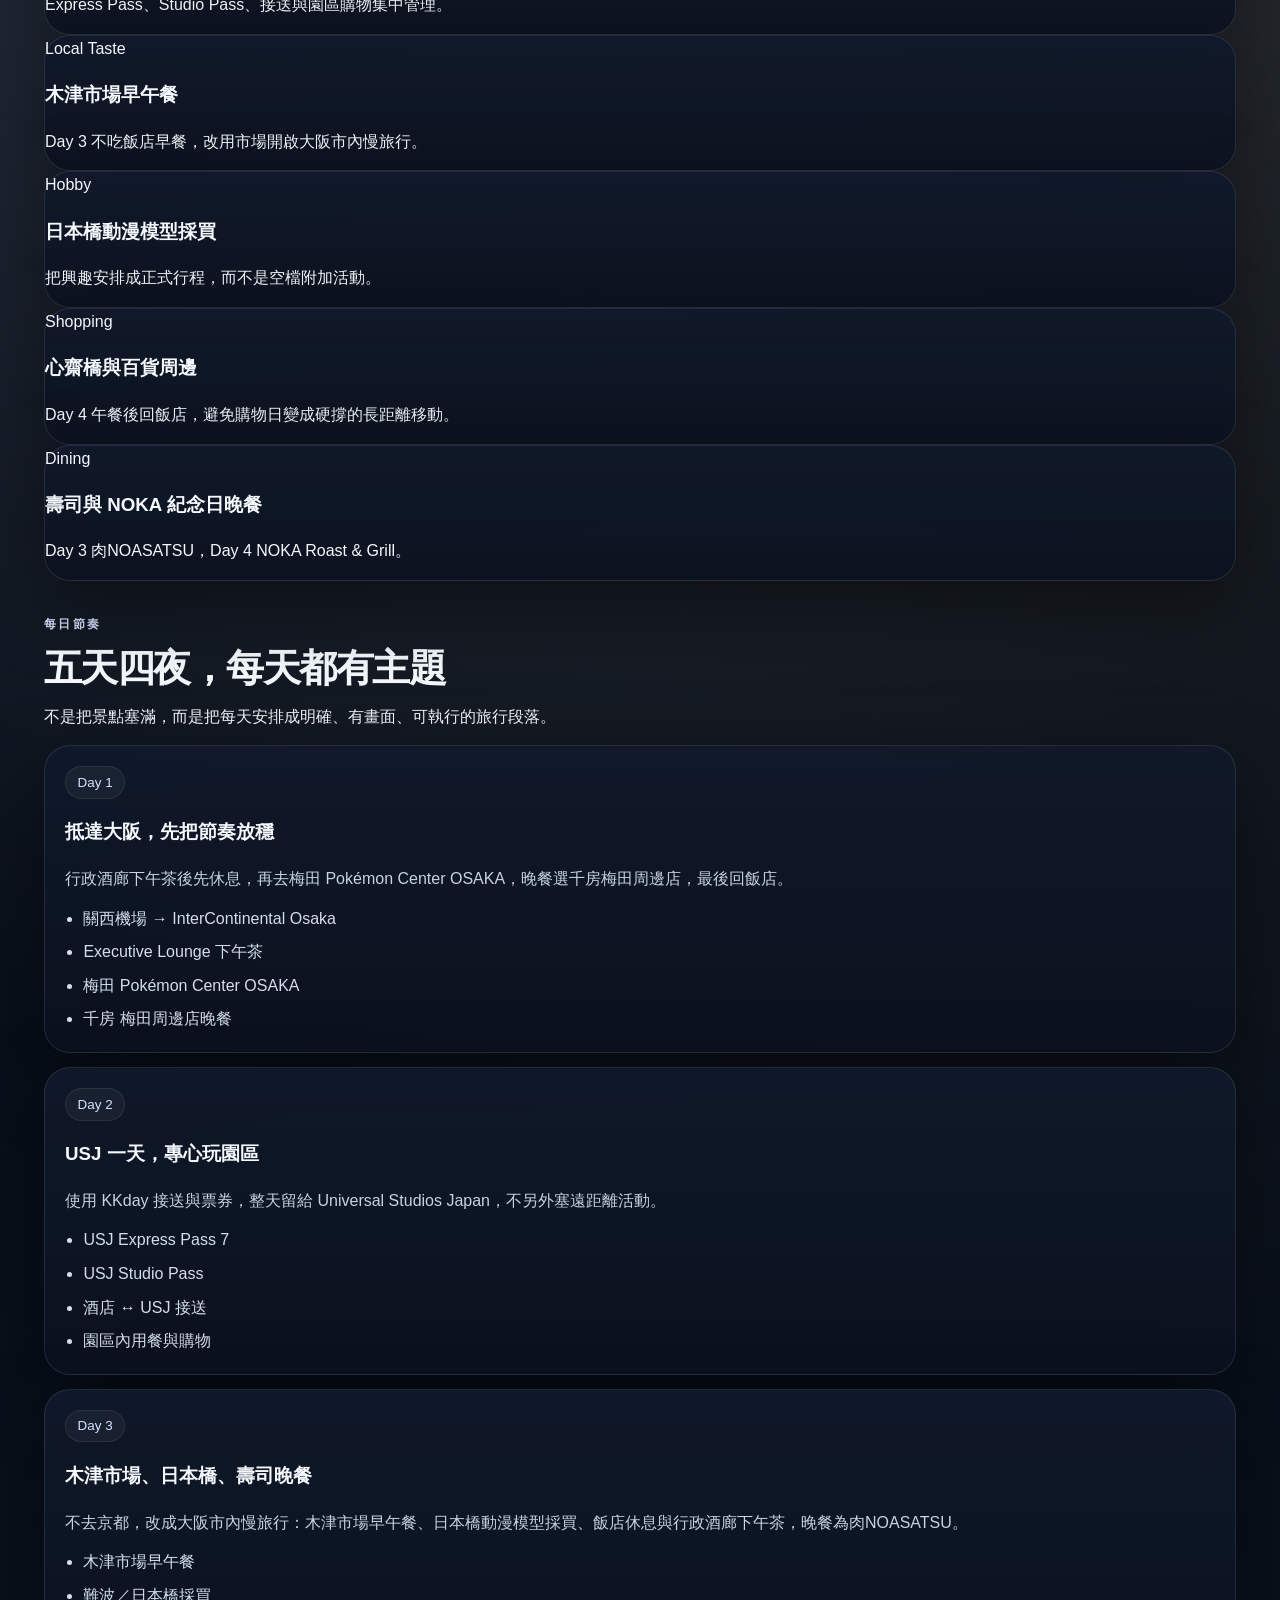
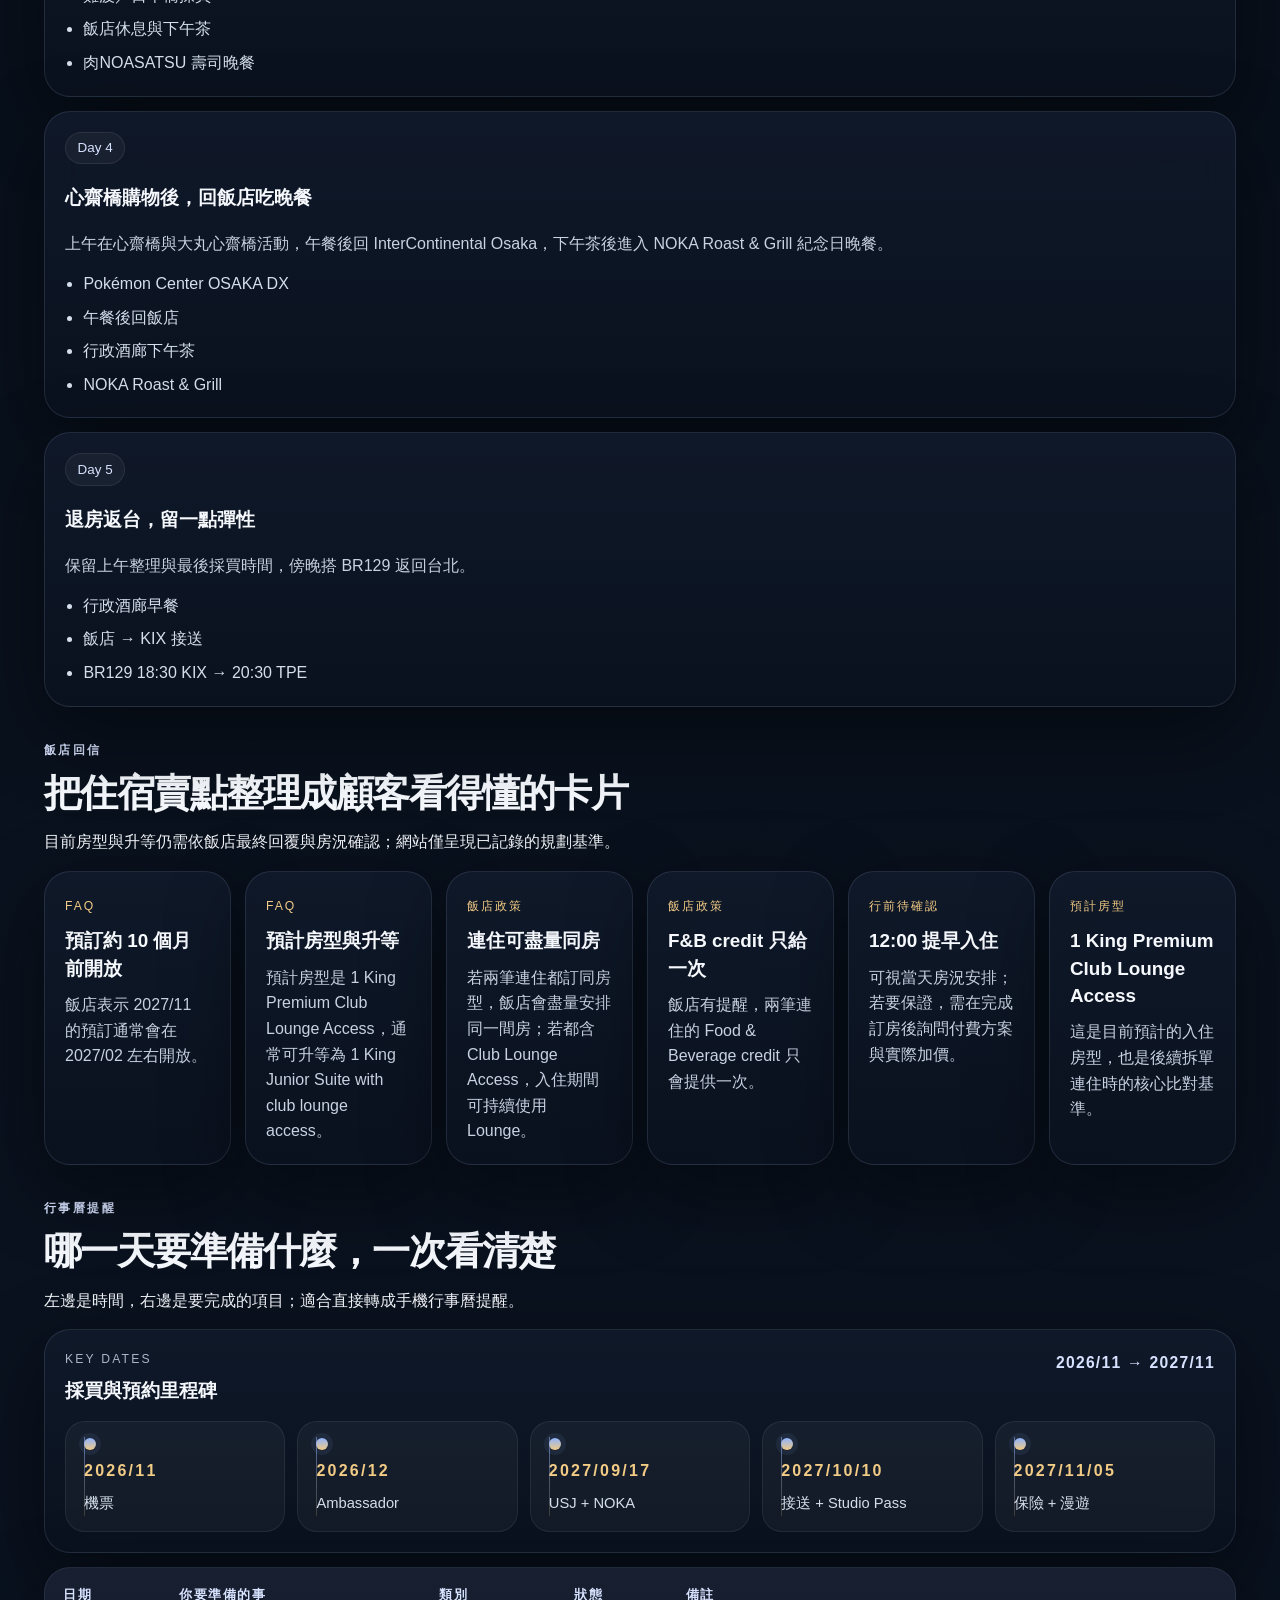
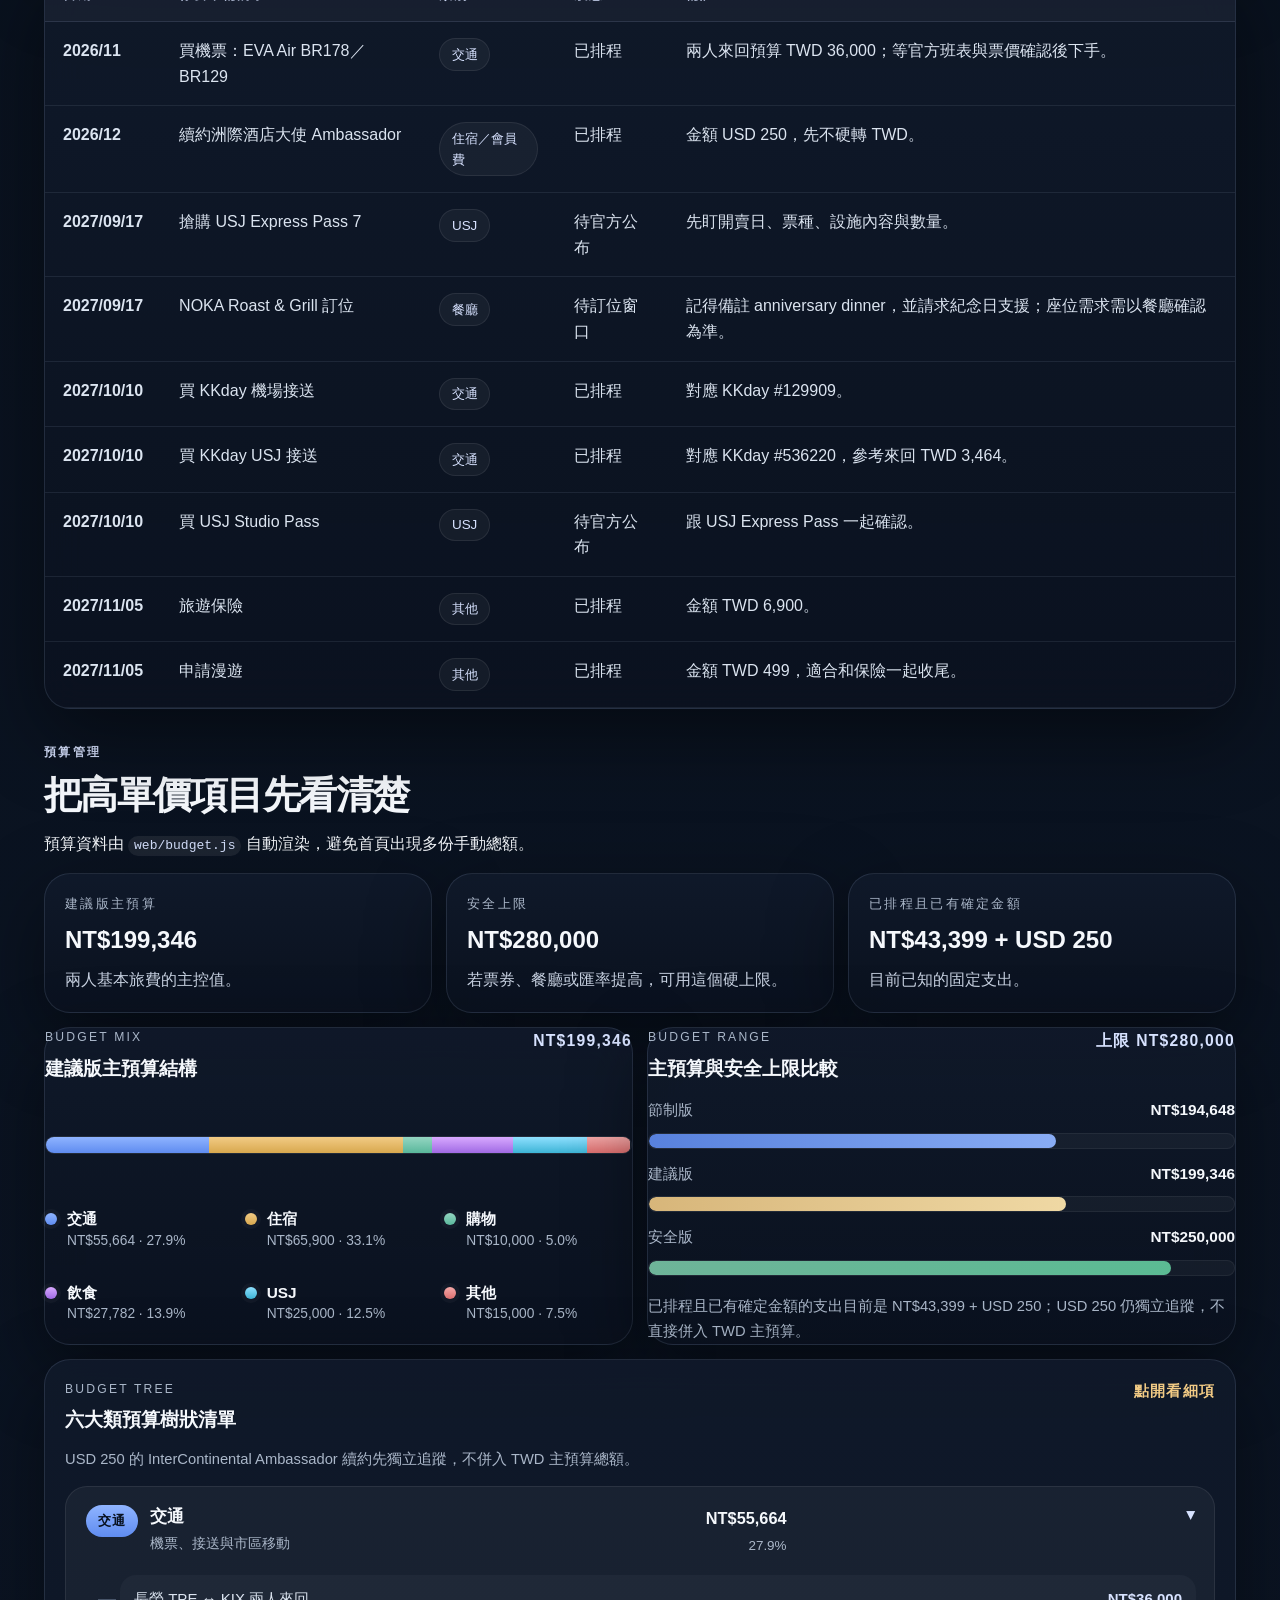
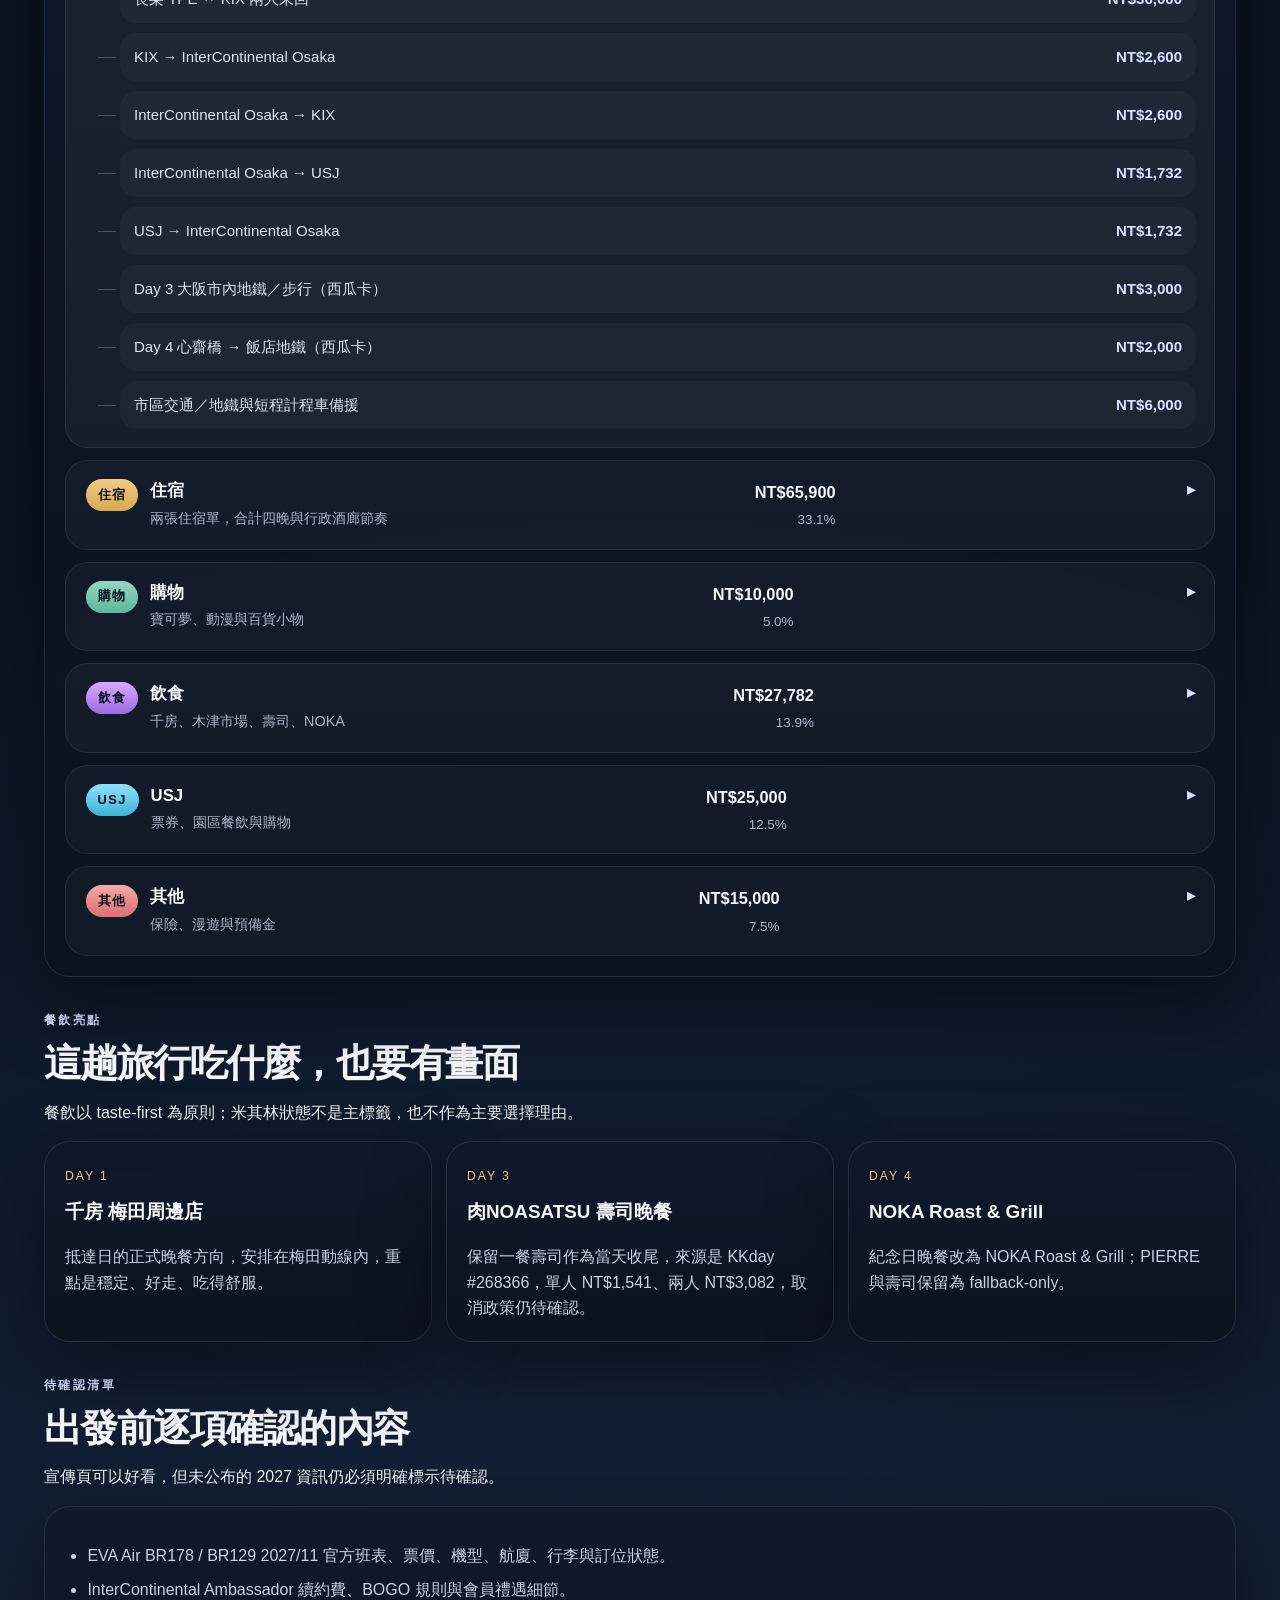
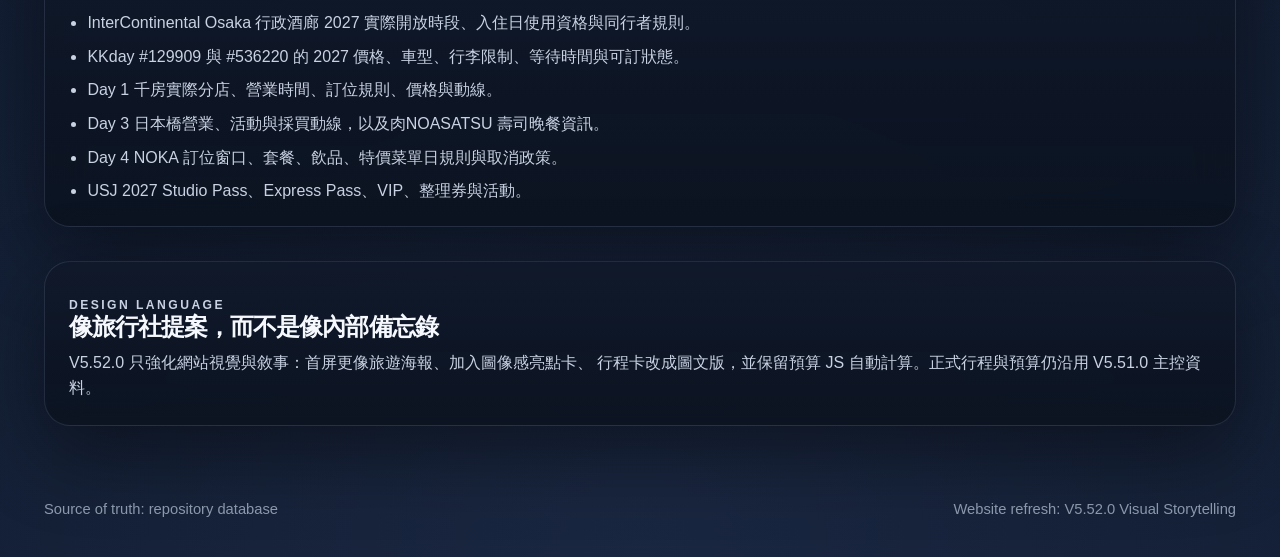
==== commit d926f04f: "web: refresh homepage visual storytelling for V5.52.0" ====
--- a/web/index.html
+++ b/web/index.html
@@ -4,42 +4,45 @@
   <meta charset="utf-8">
   <meta name="viewport" content="width=device-width, initial-scale=1">
   <meta name="color-scheme" content="dark light">
-  <title>2027 大阪自由行｜旅遊網站</title>
-  <meta name="description" content="2027 大阪自由行的旅遊社顧客版介紹網站，聚焦行程、提醒、預算與餐飲安排。">
+  <title>2027 大阪自由行｜Luxury Slow Travel</title>
+  <meta name="description" content="2027 大阪自由行旅行社風格宣傳頁，聚焦 InterContinental Osaka、USJ、寶可夢動漫、美食、購物與五天四夜慢旅行節奏。">
   <link rel="stylesheet" href="./styles.css">
 </head>
 <body>
-  <div class="page-bg"></div>
+  <div class="page-bg" aria-hidden="true"></div>
+
   <header class="topbar">
-    <div class="brand">
-      <span class="brand-mark">OSAKA</span>
+    <a class="brand" href="#top" aria-label="回到頁首">
+      <span class="brand-mark">OSAKA 2027</span>
       <span class="brand-sub">Luxury Slow Travel</span>
-    </div>
+    </a>
     <nav class="topnav" aria-label="頁面導覽">
       <a href="#overview">總覽</a>
+      <a href="#visual-story">亮點</a>
       <a href="#itinerary">行程</a>
-      <a href="#hotel-reply">飯店回信</a>
-      <a href="#calendar">準備提醒</a>
+      <a href="#hotel-reply">飯店</a>
+      <a href="#calendar">準備</a>
       <a href="#budget">預算</a>
       <a href="#dining">餐飲</a>
       <a href="#pending">待確認</a>
     </nav>
   </header>
 
-  <main class="shell">
-    <section class="hero">
+  <main id="top" class="shell">
+    <section class="hero hero-showcase">
       <div class="hero-copy panel">
-        <p class="eyebrow">Travel agency presentation</p>
-        <h1>2027 大阪自由行</h1>
+        <p class="eyebrow">Private Osaka Proposal</p>
+        <h1>大阪五天四夜<br>慢旅行提案</h1>
         <p class="hero-text">
-          這是一份給旅客看的正式介紹頁面，重點放在「看得懂、好安排、可以直接標記行事曆」。
-          我們把旅程節奏、準備提醒、預算與餐飲重點整理在同一個頁面，讓整體體驗更像旅行社提案。
+          以 InterContinental Osaka 作為據點，把 USJ、寶可夢／動漫採買、心齋橋購物、
+          木津市場與壽司晚餐安排成一條不趕路的高質感路線。這一頁改成更像旅行社宣傳頁：
+          先看氣氛，再看行程、預算與待確認事項。
         </p>
 
         <div class="hero-actions">
-          <a class="button primary" href="#calendar">看準備提醒</a>
+          <a class="button primary" href="#visual-story">看旅程亮點</a>
           <a class="button" href="#itinerary">看每日行程</a>
-          <a class="button" href="#budget">看預算表</a>
+          <a class="button" href="#budget">看預算結構</a>
         </div>
 
         <div class="hero-pills" aria-label="旅程重點">
@@ -51,150 +54,257 @@
         </div>
       </div>
 
-      <aside class="hero-side panel">
-        <div class="side-card accent">
-          <p class="side-label">Trip style</p>
+      <aside class="hero-visual panel" aria-label="旅程視覺摘要">
+        <div class="poster-scene">
+          <div class="poster-copy">
+            <span>OSAKA</span>
+            <strong>Hotel Lounge · USJ · Shopping · Sushi</strong>
+          </div>
+        </div>
+        <div class="mini-photo-grid">
+          <div class="mini-photo scene-hotel">
+            <span>Hotel base</span>
+            <strong>InterContinental Osaka</strong>
+          </div>
+          <div class="mini-photo scene-usj">
+            <span>Theme park</span>
+            <strong>USJ One Day</strong>
+          </div>
+          <div class="mini-photo scene-shopping">
+            <span>Shopping</span>
+            <strong>Umeda / Shinsaibashi</strong>
+          </div>
+          <div class="mini-photo scene-dining">
+            <span>Dining</span>
+            <strong>NOKA + Sushi</strong>
+          </div>
+        </div>
+      </aside>
+    </section>
+
+    <section id="overview" class="section">
+      <div class="section-heading split-heading">
+        <div>
+          <p class="eyebrow">旅遊總覽</p>
+          <h2>這趟旅行主打「住得好、玩得順、吃得舒服」</h2>
+        </div>
+        <p class="section-lead">
+          保留旅行社頁面的視覺感，但所有數字與行程仍以 repository 主資料為準。
+        </p>
+      </div>
+
+      <div class="sales-strip panel">
+        <div>
+          <span>Trip dates</span>
+          <strong>2027/11/17 - 11/21</strong>
+        </div>
+        <div>
+          <span>Style</span>
           <strong>Luxury Slow Travel</strong>
-          <span>舒適、節奏穩定、以體驗品質為主。</span>
-        </div>
-        <div class="side-card">
-          <p class="side-label">Budget baseline</p>
+        </div>
+        <div>
+          <span>Budget</span>
+          <strong data-budget-text="overview-recommended-total">由 JS 計算</strong>
+        </div>
+        <div>
+          <span>Hotel</span>
+          <strong>InterContinental Osaka</strong>
+        </div>
+      </div>
+
+      <div class="card-grid six-up">
+        <article class="info-card panel">
+          <span>固定住宿</span>
+          <strong>大阪洲際酒店</strong>
+          <p>四晚固定以 InterContinental Osaka 為據點，方便保留飯店休息與酒廊節奏。</p>
+        </article>
+        <article class="info-card panel">
+          <span>玩樂核心</span>
+          <strong>USJ 一整天</strong>
+          <p>不再塞其他遠距離活動，讓園區日專心玩設施、買周邊與吃園區餐。</p>
+        </article>
+        <article class="info-card panel">
+          <span>興趣導向</span>
+          <strong>寶可夢／動漫／模型</strong>
+          <p>梅田、心齋橋、日本橋都保留採買與逛街時間，符合旅客興趣。</p>
+        </article>
+        <article class="info-card panel">
+          <span>美食策略</span>
+          <strong>好吃優先</strong>
+          <p>餐廳不以米其林為主標籤，重點是口味、動線與舒適度。</p>
+        </article>
+        <article class="info-card panel">
+          <span>節奏安排</span>
+          <strong>每日保留休息</strong>
+          <p>多日安排回飯店、行政酒廊下午茶或近飯店活動，避免過度趕行程。</p>
+        </article>
+        <article class="info-card panel">
+          <span>預算摘要</span>
           <strong data-budget-text="hero-recommended-total">由 JS 計算</strong>
-          <span data-budget-text="hero-recommended-note">載入後自動更新</span>
-        </div>
-        <div class="side-card">
-          <p class="side-label">Next key dates</p>
-          <strong>2026/11 · 2026/12 · 2027/09/17 · 2027/10/10 · 2027/11/05</strong>
-          <span>可直接標記在行事曆上。</span>
-        </div>
-        <div class="side-card">
-          <p class="side-label">Planned room</p>
-          <strong>1 King Premium Club Lounge Access</strong>
-          <span>飯店回信表示通常會升等到 Junior Suite with club lounge access。</span>
-        </div>
-      </aside>
-    </section>
-
-    <section id="overview" class="section">
-      <div class="section-heading">
-        <p class="eyebrow">旅遊總覽</p>
-        <h2>一眼看懂這趟旅行</h2>
-      </div>
-      <div class="card-grid six-up">
-        <article class="info-card panel">
-          <span>旅行日期</span>
-          <strong>2027/11/17 - 2027/11/21</strong>
-          <p>五天四夜，固定入住 InterContinental Osaka。</p>
-        </article>
-        <article class="info-card panel">
-          <span>旅遊風格</span>
-          <strong>Luxury Slow Travel</strong>
-          <p>把節奏放慢，讓移動與用餐都更舒服。</p>
-        </article>
-        <article class="info-card panel">
-          <span>固定重點</span>
-          <strong>USJ、購物、寶可夢、動漫</strong>
-          <p>旅程核心是玩得盡興，也買得盡興。</p>
-        </article>
-        <article class="info-card panel">
-          <span>餐飲原則</span>
-          <strong>Taste-first</strong>
-          <p>好吃優先，Michelin status neutral。</p>
-        </article>
-        <article class="info-card panel">
-          <span>早餐原則</span>
-          <strong>行政酒廊為主</strong>
-          <p>Day 3 改吃木津市場早午餐。</p>
-        </article>
-        <article class="info-card panel">
-          <span>預算基準</span>
-          <strong data-budget-text="overview-recommended-total">由 JS 計算</strong>
           <p data-budget-text="overview-recommended-note">載入後自動更新。</p>
         </article>
       </div>
     </section>
 
+    <section id="visual-story" class="section">
+      <div class="section-heading split-heading">
+        <div>
+          <p class="eyebrow">Visual Story</p>
+          <h2>把行程變成一眼有感的旅行畫面</h2>
+        </div>
+        <p class="section-lead">
+          這些是宣傳頁用的視覺卡，不使用外部照片，避免授權與來源問題；後續若要放真照片，可再替換成可授權素材。
+        </p>
+      </div>
+
+      <div class="visual-grid">
+        <article class="visual-card tall scene-hotel panel">
+          <div class="visual-copy">
+            <span>Stay</span>
+            <h3>飯店作為旅行基地</h3>
+            <p>行政酒廊早餐、下午茶與休息時段，讓五天四夜更像度假。</p>
+          </div>
+        </article>
+        <article class="visual-card scene-usj panel">
+          <div class="visual-copy">
+            <span>Play</span>
+            <h3>USJ 一天完整保留</h3>
+            <p>Express Pass、Studio Pass、接送與園區購物集中管理。</p>
+          </div>
+        </article>
+        <article class="visual-card scene-market panel">
+          <div class="visual-copy">
+            <span>Local Taste</span>
+            <h3>木津市場早午餐</h3>
+            <p>Day 3 不吃飯店早餐，改用市場開啟大阪市內慢旅行。</p>
+          </div>
+        </article>
+        <article class="visual-card scene-anime panel">
+          <div class="visual-copy">
+            <span>Hobby</span>
+            <h3>日本橋動漫模型採買</h3>
+            <p>把興趣安排成正式行程，而不是空檔附加活動。</p>
+          </div>
+        </article>
+        <article class="visual-card scene-shopping panel">
+          <div class="visual-copy">
+            <span>Shopping</span>
+            <h3>心齋橋與百貨周邊</h3>
+            <p>Day 4 午餐後回飯店，避免購物日變成硬撐的長距離移動。</p>
+          </div>
+        </article>
+        <article class="visual-card scene-dining panel">
+          <div class="visual-copy">
+            <span>Dining</span>
+            <h3>壽司與 NOKA 紀念日晚餐</h3>
+            <p>Day 3 肉NOASATSU，Day 4 NOKA Roast & Grill。</p>
+          </div>
+        </article>
+      </div>
+    </section>
+
     <section id="itinerary" class="section">
-      <div class="section-heading">
-        <p class="eyebrow">每日節奏</p>
-        <h2>行程不是塞滿，而是排得順</h2>
-      </div>
-      <div class="timeline">
+      <div class="section-heading split-heading">
+        <div>
+          <p class="eyebrow">每日節奏</p>
+          <h2>五天四夜，每天都有主題</h2>
+        </div>
+        <p class="section-lead">
+          不是把景點塞滿，而是把每天安排成明確、有畫面、可執行的旅行段落。
+        </p>
+      </div>
+
+      <div class="timeline editorial-timeline">
         <article class="day-card panel">
-          <div class="day-head">
+          <div class="day-media scene-arrival">
             <span class="day-chip">Day 1</span>
+          </div>
+          <div class="day-body">
             <h3>抵達大阪，先把節奏放穩</h3>
-          </div>
-          <p>行政酒廊下午茶後先休息，再去梅田 Pokémon Center OSAKA，晚餐選千房梅田周邊店，最後回飯店。</p>
-          <ul>
-            <li>關西機場 → InterContinental Osaka</li>
-            <li>Executive Lounge 下午茶</li>
-            <li>梅田 Pokémon Center OSAKA</li>
-            <li>千房 梅田周邊店晚餐</li>
-          </ul>
+            <p>行政酒廊下午茶後先休息，再去梅田 Pokémon Center OSAKA，晚餐選千房梅田周邊店，最後回飯店。</p>
+            <ul>
+              <li>關西機場 → InterContinental Osaka</li>
+              <li>Executive Lounge 下午茶</li>
+              <li>梅田 Pokémon Center OSAKA</li>
+              <li>千房 梅田周邊店晚餐</li>
+            </ul>
+          </div>
         </article>
 
         <article class="day-card panel">
-          <div class="day-head">
+          <div class="day-media scene-usj">
             <span class="day-chip">Day 2</span>
+          </div>
+          <div class="day-body">
             <h3>USJ 一天，專心玩園區</h3>
-          </div>
-          <p>使用 KKday 接送與票券，整天留給 Universal Studios Japan，不另外塞遠距離活動。</p>
-          <ul>
-            <li>USJ Express Pass 7</li>
-            <li>USJ Studio Pass</li>
-            <li>酒店 ↔ USJ 接送</li>
-            <li>園區內用餐與購物</li>
-          </ul>
+            <p>使用 KKday 接送與票券，整天留給 Universal Studios Japan，不另外塞遠距離活動。</p>
+            <ul>
+              <li>USJ Express Pass 7</li>
+              <li>USJ Studio Pass</li>
+              <li>酒店 ↔ USJ 接送</li>
+              <li>園區內用餐與購物</li>
+            </ul>
+          </div>
         </article>
 
         <article class="day-card panel">
-          <div class="day-head">
+          <div class="day-media scene-market">
             <span class="day-chip">Day 3</span>
+          </div>
+          <div class="day-body">
             <h3>木津市場、日本橋、壽司晚餐</h3>
-          </div>
-          <p>不去京都，改成大阪市內的慢旅行版本：木津市場早午餐、日本橋動漫模型採買、回飯店休息與行政酒廊下午茶，晚餐為肉NOASATSU，來源是 KKday #268366。</p>
-          <ul>
-            <li>木津市場早午餐</li>
-            <li>難波／日本橋採買</li>
-            <li>肉NOASATSU 壽司晚餐</li>
-            <li>回飯店休息</li>
-          </ul>
+            <p>不去京都，改成大阪市內慢旅行：木津市場早午餐、日本橋動漫模型採買、飯店休息與行政酒廊下午茶，晚餐為肉NOASATSU。</p>
+            <ul>
+              <li>木津市場早午餐</li>
+              <li>難波／日本橋採買</li>
+              <li>飯店休息與下午茶</li>
+              <li>肉NOASATSU 壽司晚餐</li>
+            </ul>
+          </div>
         </article>
 
         <article class="day-card panel">
-          <div class="day-head">
+          <div class="day-media scene-shopping">
             <span class="day-chip">Day 4</span>
+          </div>
+          <div class="day-body">
             <h3>心齋橋購物後，回飯店吃晚餐</h3>
-          </div>
-          <p>上午在心齋橋與大丸心齋橋活動，午餐後回 InterContinental Osaka，下午茶後直接進入 NOKA Roast & Grill 紀念日晚餐。</p>
-          <ul>
-            <li>Pokémon Center OSAKA DX</li>
-            <li>午餐後回飯店</li>
-            <li>行政酒廊下午茶</li>
-            <li>NOKA Roast & Grill</li>
-          </ul>
+            <p>上午在心齋橋與大丸心齋橋活動，午餐後回 InterContinental Osaka，下午茶後進入 NOKA Roast & Grill 紀念日晚餐。</p>
+            <ul>
+              <li>Pokémon Center OSAKA DX</li>
+              <li>午餐後回飯店</li>
+              <li>行政酒廊下午茶</li>
+              <li>NOKA Roast & Grill</li>
+            </ul>
+          </div>
         </article>
 
         <article class="day-card panel">
-          <div class="day-head">
+          <div class="day-media scene-departure">
             <span class="day-chip">Day 5</span>
+          </div>
+          <div class="day-body">
             <h3>退房返台，留一點彈性</h3>
-          </div>
-          <p>保留上午整理與最後採買時間，傍晚搭 BR129 返回台北。</p>
-          <ul>
-            <li>行政酒廊早餐</li>
-            <li>飯店 → KIX 接送</li>
-            <li>BR129 18:30 KIX → 20:30 TPE</li>
-          </ul>
+            <p>保留上午整理與最後採買時間，傍晚搭 BR129 返回台北。</p>
+            <ul>
+              <li>行政酒廊早餐</li>
+              <li>飯店 → KIX 接送</li>
+              <li>BR129 18:30 KIX → 20:30 TPE</li>
+            </ul>
+          </div>
         </article>
       </div>
     </section>
 
     <section id="hotel-reply" class="section">
-      <div class="section-heading">
-        <p class="eyebrow">飯店回信</p>
-        <h2>FAQ / 確認事項 / 飯店政策備忘錄 / 行前待確認清單</h2>
+      <div class="section-heading split-heading">
+        <div>
+          <p class="eyebrow">飯店回信</p>
+          <h2>把住宿賣點整理成顧客看得懂的卡片</h2>
+        </div>
+        <p class="section-lead">
+          目前房型與升等仍需依飯店最終回覆與房況確認；網站僅呈現已記錄的規劃基準。
+        </p>
       </div>
       <div class="card-grid six-up">
         <article class="info-card panel">
@@ -225,19 +335,21 @@
         <article class="info-card panel">
           <span>預計房型</span>
           <strong>1 King Premium Club Lounge Access</strong>
-          <p>這是目前預計的入住房型，也會是後續拆單連住時的核心比對基準。</p>
+          <p>這是目前預計的入住房型，也是後續拆單連住時的核心比對基準。</p>
         </article>
       </div>
     </section>
 
     <section id="calendar" class="section">
-      <div class="section-heading">
-        <p class="eyebrow">行事曆提醒</p>
-        <h2>哪一天要準備什麼，一次看清楚</h2>
-      </div>
-      <p class="section-note">
-        這一區是「需要你在什麼時間點做什麼事」；左邊日期是時間，右邊是要完成的項目。
-      </p>
+      <div class="section-heading split-heading">
+        <div>
+          <p class="eyebrow">行事曆提醒</p>
+          <h2>哪一天要準備什麼，一次看清楚</h2>
+        </div>
+        <p class="section-lead">
+          左邊是時間，右邊是要完成的項目；適合直接轉成手機行事曆提醒。
+        </p>
+      </div>
       <div class="calendar-visual panel">
         <div class="chart-head">
           <div>
@@ -274,6 +386,7 @@
           </div>
         </div>
       </div>
+
       <div class="table-panel panel">
         <table>
           <thead>
@@ -312,7 +425,7 @@
               <td>NOKA Roast & Grill 訂位</td>
               <td><span class="tag">餐廳</span></td>
               <td>待訂位窗口</td>
-              <td>記得備註 anniversary dinner，並請求 window table / Osaka night view。</td>
+              <td>記得備註 anniversary dinner，並請求紀念日支援；座位需求需以餐廳確認為準。</td>
             </tr>
             <tr>
               <td><strong>2027/10/10</strong></td>
@@ -355,44 +468,59 @@
     </section>
 
     <section id="budget" class="section">
-      <div class="section-heading">
-        <p class="eyebrow">預算管理</p>
-        <h2>把高單價項目先看清楚</h2>
-      </div>
-      <p class="section-note">
-        先看上方圖表，再點開六大類預算樹狀清單。每一類都先顯示總額，展開後才會看到子項目。
-      </p>
+      <div class="section-heading split-heading">
+        <div>
+          <p class="eyebrow">預算管理</p>
+          <h2>把高單價項目先看清楚</h2>
+        </div>
+        <p class="section-lead">
+          預算資料由 <code>web/budget.js</code> 自動渲染，避免首頁出現多份手動總額。
+        </p>
+      </div>
       <div id="budget-app"></div>
     </section>
 
     <section id="dining" class="section">
-      <div class="section-heading">
-        <p class="eyebrow">餐飲亮點</p>
-        <h2>讓顧客一看就知道這趟吃什麼</h2>
+      <div class="section-heading split-heading">
+        <div>
+          <p class="eyebrow">餐飲亮點</p>
+          <h2>這趟旅行吃什麼，也要有畫面</h2>
+        </div>
+        <p class="section-lead">
+          餐飲以 taste-first 為原則；米其林狀態不是主標籤，也不作為主要選擇理由。
+        </p>
       </div>
       <div class="card-grid three-up">
         <article class="feature-card panel">
+          <div class="feature-photo scene-okonomi"></div>
           <span class="feature-kicker">Day 1</span>
           <h3>千房 梅田周邊店</h3>
           <p>抵達日的正式晚餐方向，安排在梅田動線內，重點是穩定、好走、吃得舒服。</p>
         </article>
         <article class="feature-card panel">
+          <div class="feature-photo scene-sushi"></div>
           <span class="feature-kicker">Day 3</span>
           <h3>肉NOASATSU 壽司晚餐</h3>
-          <p>保留一餐壽司作為當天的收尾，店名為肉NOASATSU，來源是 KKday #268366，單人 NT$1,541、兩人 NT$3,082，取消政策仍待確認。</p>
+          <p>保留一餐壽司作為當天收尾，來源是 KKday #268366，單人 NT$1,541、兩人 NT$3,082，取消政策仍待確認。</p>
         </article>
         <article class="feature-card panel">
+          <div class="feature-photo scene-noka"></div>
           <span class="feature-kicker">Day 4</span>
-              <h3>NOKA Roast & Grill</h3>
-          <p>紀念日晚餐改為 NOKA Roast & Grill；套餐包含開胃菜自助餐、主菜（選）、甜點自助餐與咖啡或茶，飲品 90 分鐘暢飲，並留意特價菜單日不適用。</p>
+          <h3>NOKA Roast & Grill</h3>
+          <p>紀念日晚餐改為 NOKA Roast & Grill；PIERRE 與壽司保留為 fallback-only。</p>
         </article>
       </div>
     </section>
 
     <section id="pending" class="section">
-      <div class="section-heading">
-        <p class="eyebrow">待確認清單</p>
-        <h2>留在出發前逐項確認的內容</h2>
+      <div class="section-heading split-heading">
+        <div>
+          <p class="eyebrow">待確認清單</p>
+          <h2>出發前逐項確認的內容</h2>
+        </div>
+        <p class="section-lead">
+          宣傳頁可以好看，但未公布的 2027 資訊仍必須明確標示待確認。
+        </p>
       </div>
       <div class="pending-grid panel">
         <ul class="pending-list">
@@ -410,20 +538,19 @@
 
     <section class="section">
       <div class="note panel">
-        <p class="eyebrow">設計語言</p>
+        <p class="eyebrow">Design language</p>
         <h2>像旅行社提案，而不是像內部備忘錄</h2>
         <p>
-          這份網站把資訊分層成「總覽」、「提醒」、「預算」、「餐飲」與「待確認」，
-          方便直接給顧客看，也方便日後持續更新。
-        </p>
-      </div>
-    </section>
-
+          V5.52.0 只強化網站視覺與敘事：首屏更像旅遊海報、加入圖像感亮點卡、
+          行程卡改成圖文版，並保留預算 JS 自動計算。正式行程與預算仍沿用 V5.51.0 主控資料。
+        </p>
+      </div>
+    </section>
   </main>
 
   <footer class="footer">
     <span>Source of truth: repository database</span>
-    <span>Public site files are concentrated under <code>./web</code></span>
+    <span>Website refresh: V5.52.0 Visual Storytelling</span>
   </footer>
   <script defer src="./budget.js"></script>
 </body>
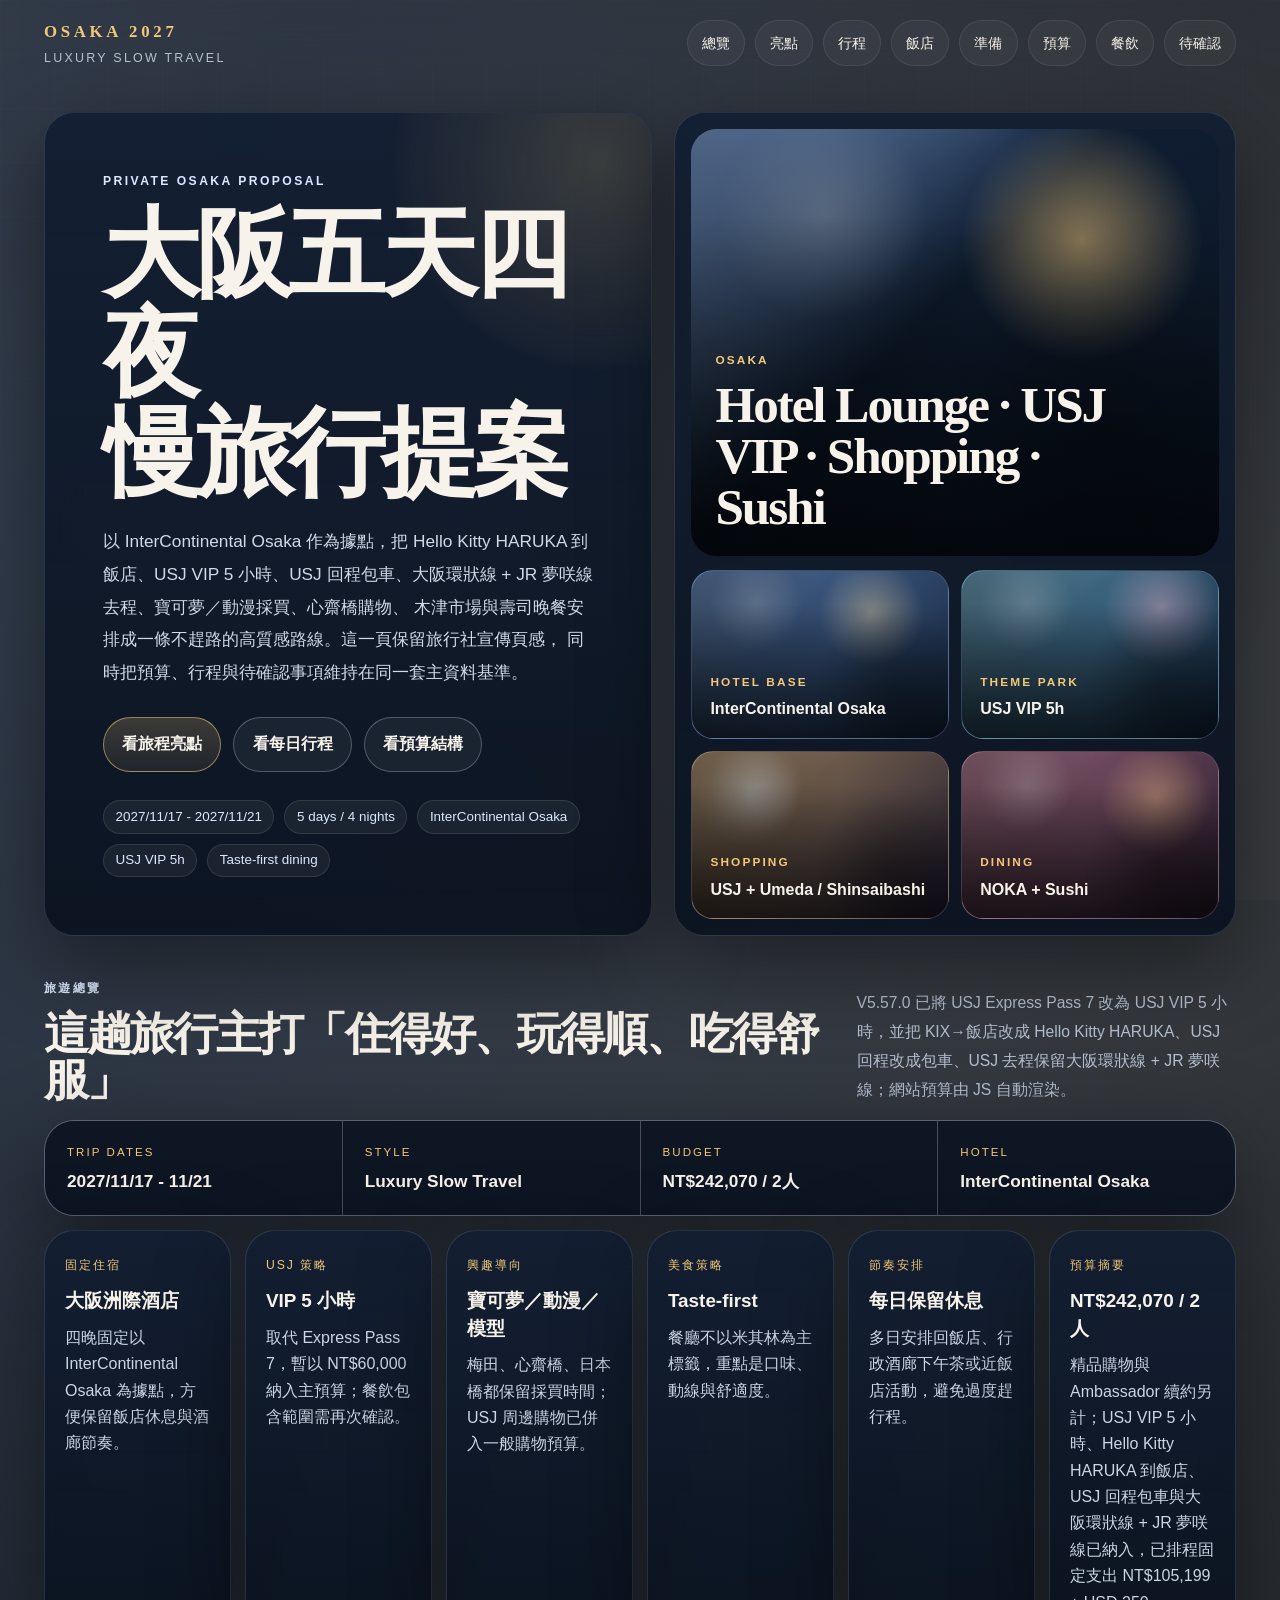
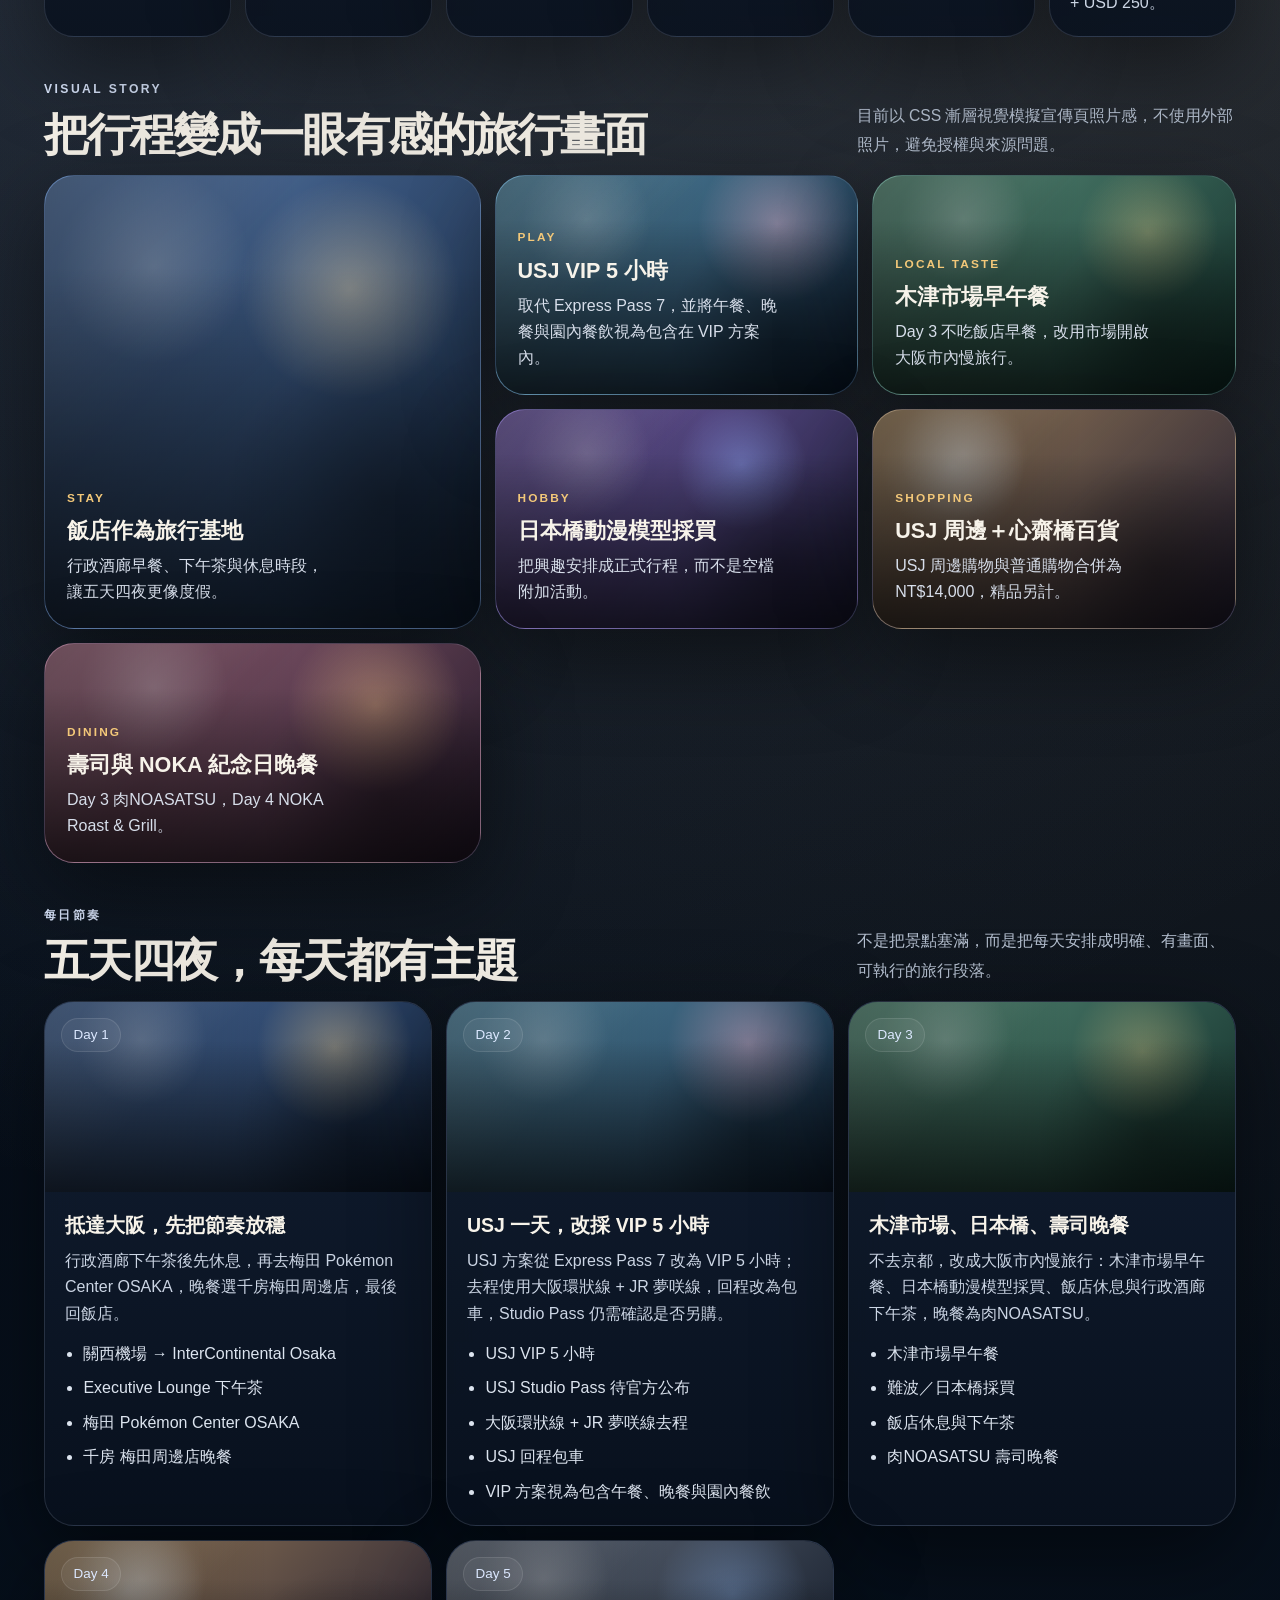
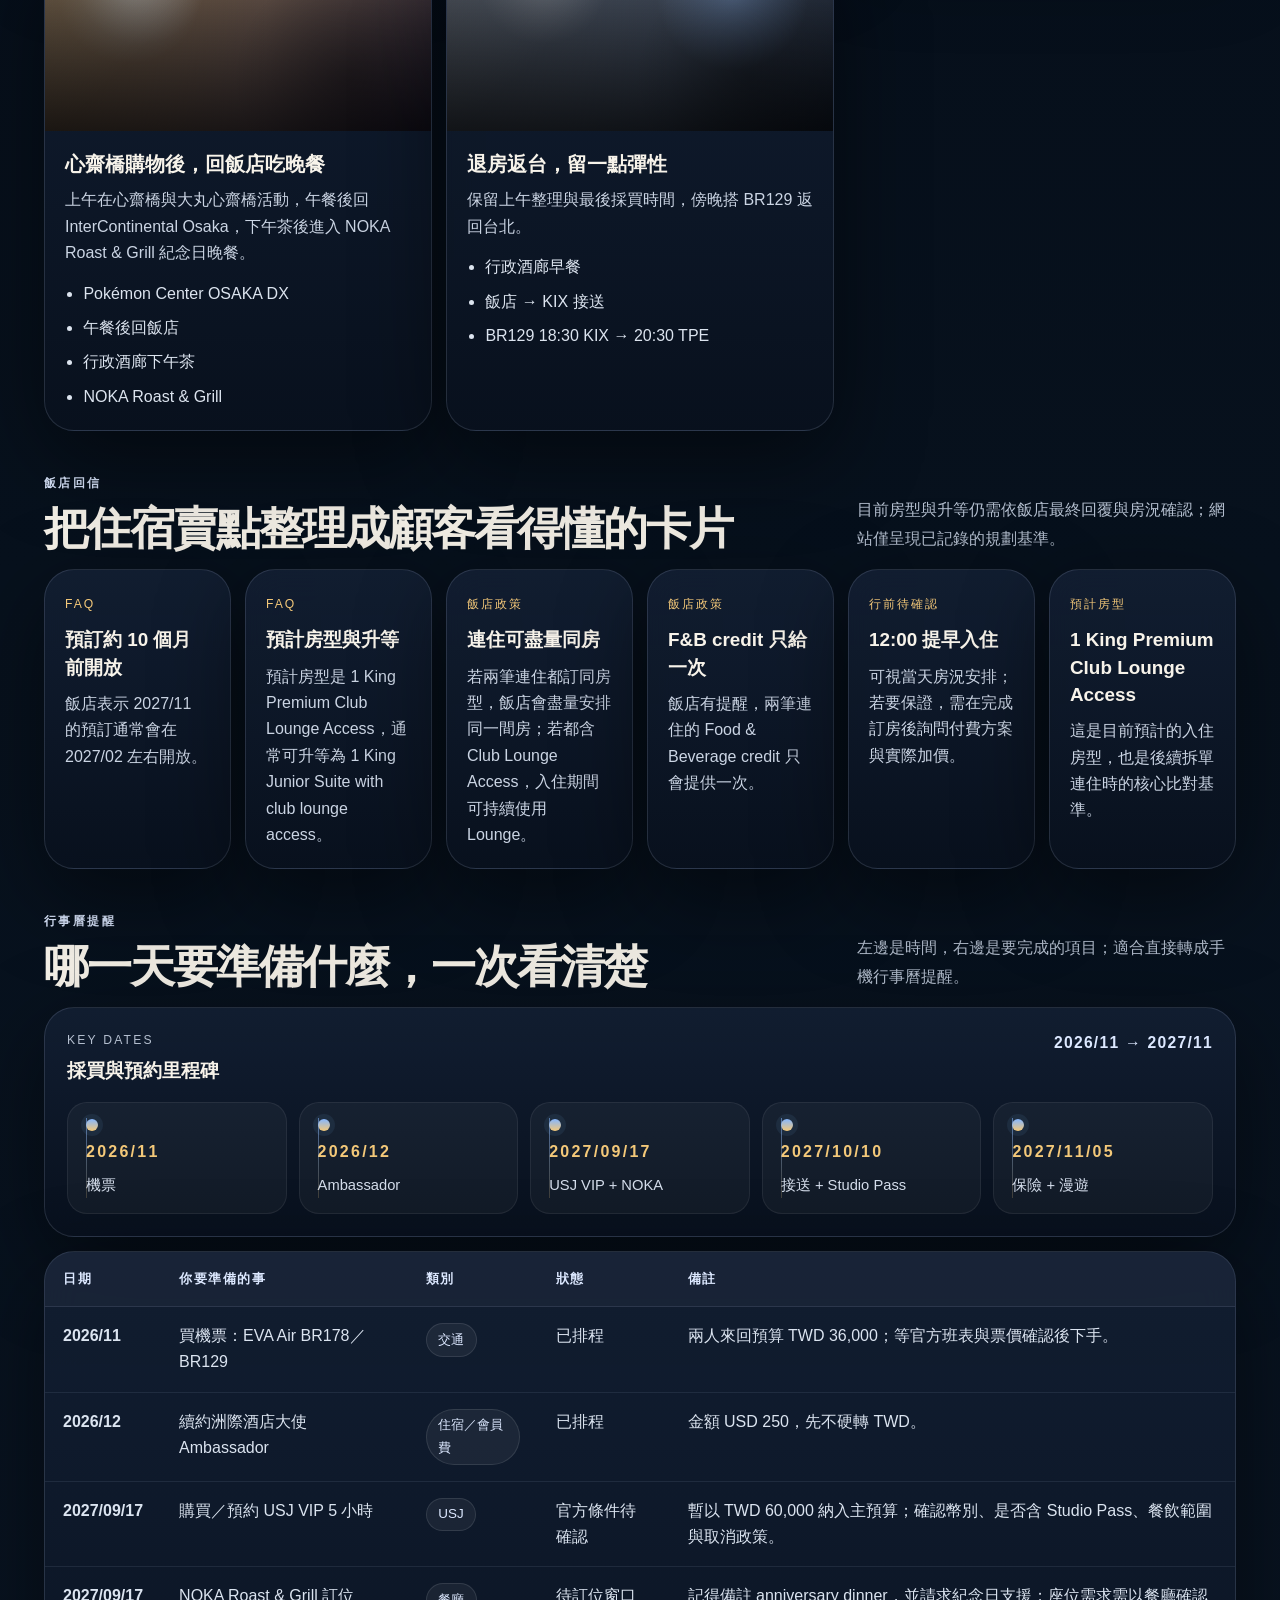
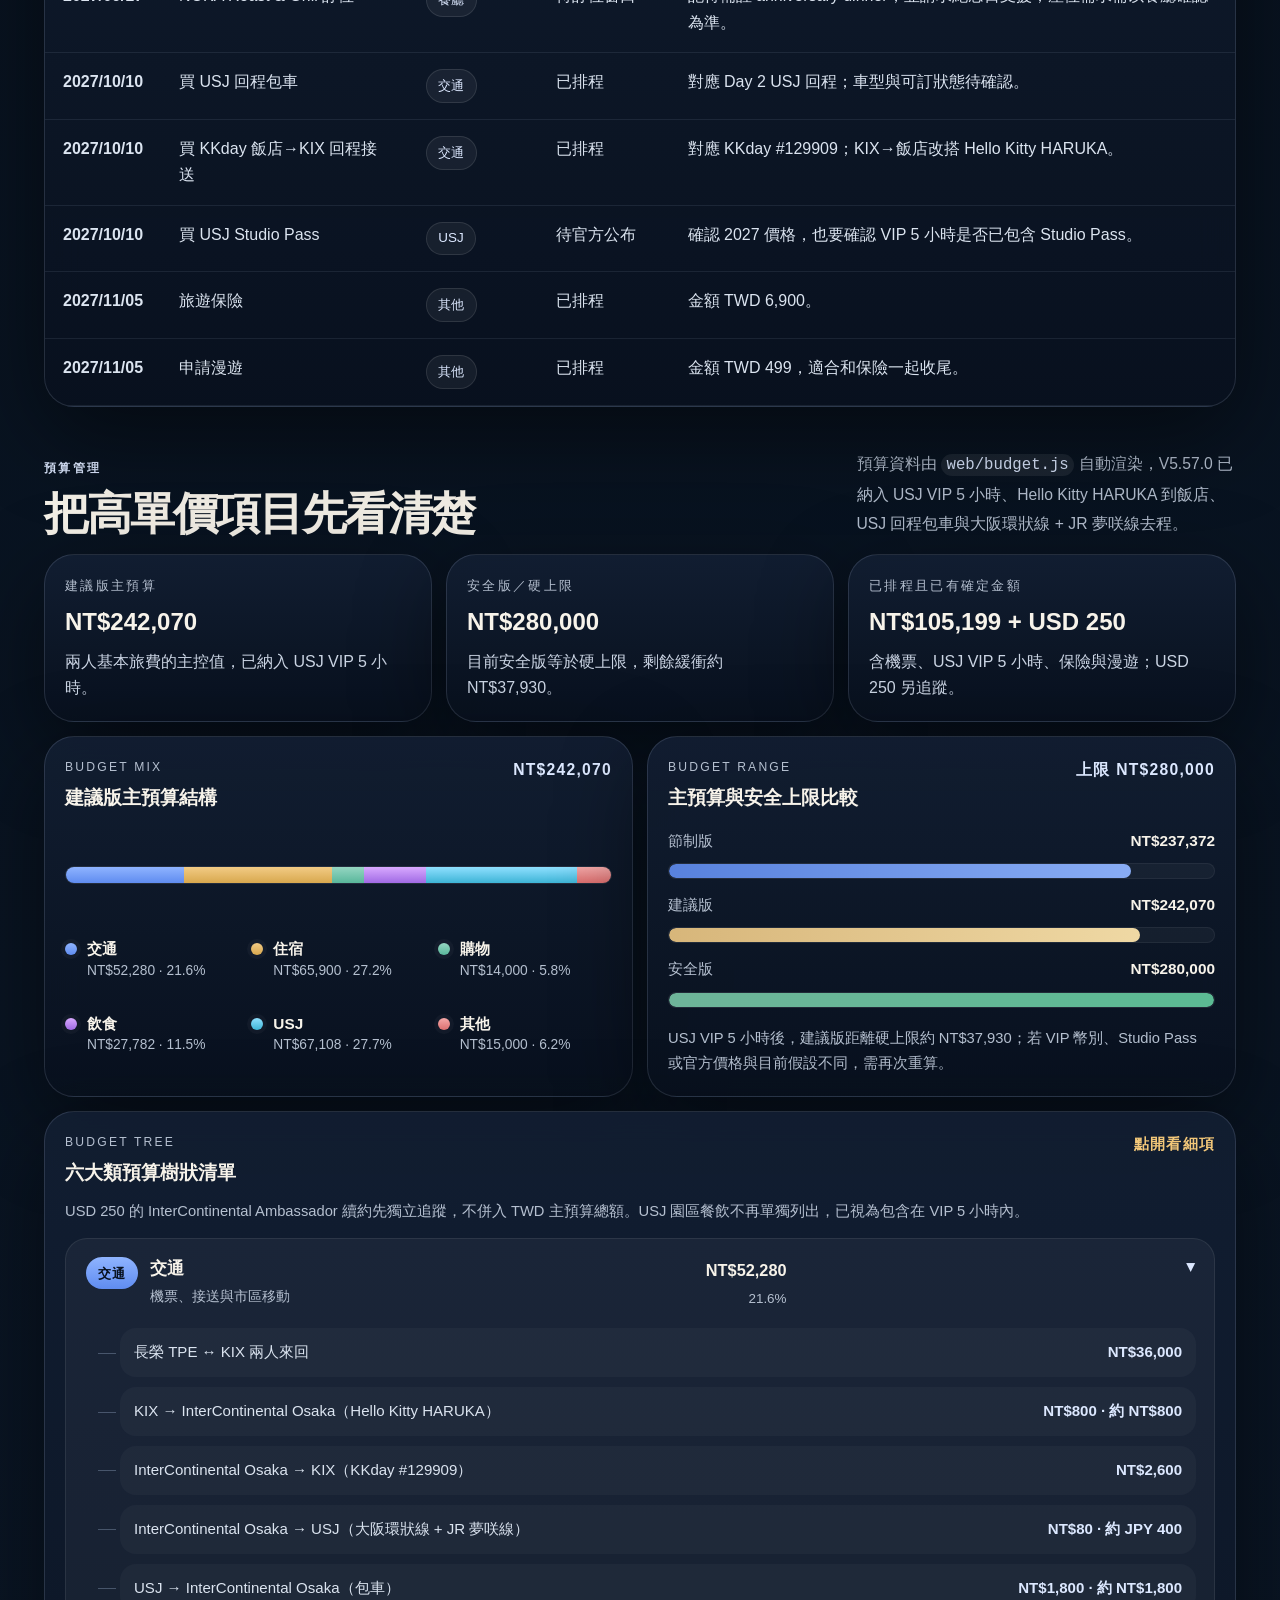
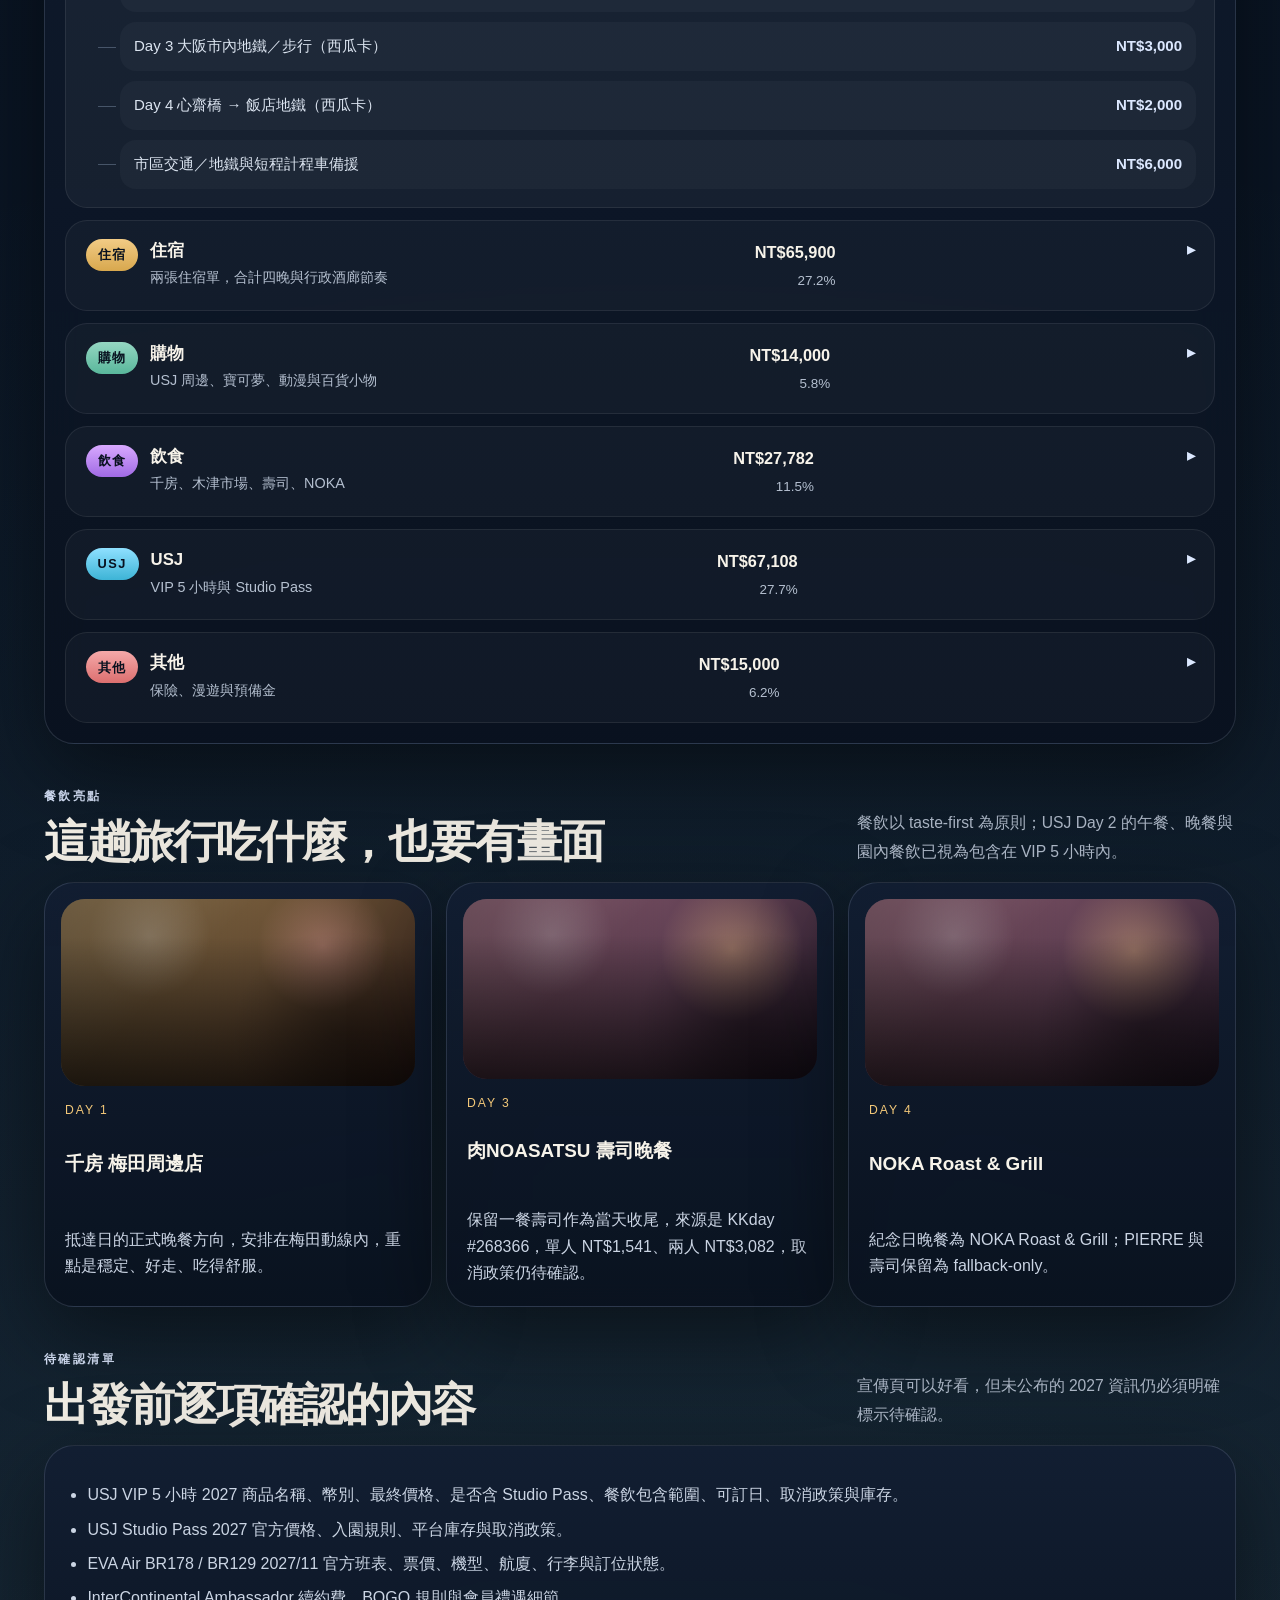
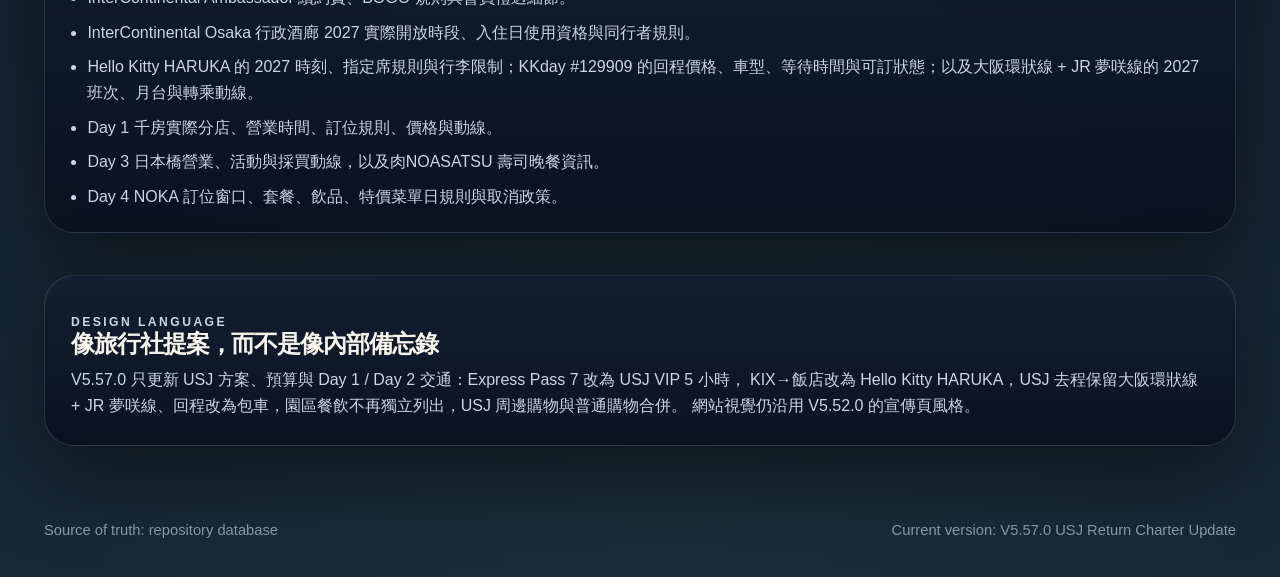
==== commit ce0e588b: "V5.57.0 USJ Return Charter Update" ====
--- a/web/index.html
+++ b/web/index.html
@@ -5,7 +5,7 @@
   <meta name="viewport" content="width=device-width, initial-scale=1">
   <meta name="color-scheme" content="dark light">
   <title>2027 大阪自由行｜Luxury Slow Travel</title>
-  <meta name="description" content="2027 大阪自由行旅行社風格宣傳頁，聚焦 InterContinental Osaka、USJ、寶可夢動漫、美食、購物與五天四夜慢旅行節奏。">
+  <meta name="description" content="2027 大阪自由行旅行社風格宣傳頁，聚焦 InterContinental Osaka、Hello Kitty HARUKA、USJ VIP 5 小時、USJ 回程包車、大阪環狀線 + JR 夢咲線、寶可夢動漫、美食、購物與五天四夜慢旅行節奏。">
   <link rel="stylesheet" href="./styles.css">
 </head>
 <body>
@@ -34,9 +34,9 @@
         <p class="eyebrow">Private Osaka Proposal</p>
         <h1>大阪五天四夜<br>慢旅行提案</h1>
         <p class="hero-text">
-          以 InterContinental Osaka 作為據點，把 USJ、寶可夢／動漫採買、心齋橋購物、
-          木津市場與壽司晚餐安排成一條不趕路的高質感路線。這一頁改成更像旅行社宣傳頁：
-          先看氣氛，再看行程、預算與待確認事項。
+          以 InterContinental Osaka 作為據點，把 Hello Kitty HARUKA 到飯店、USJ VIP 5 小時、USJ 回程包車、大阪環狀線 + JR 夢咲線去程、寶可夢／動漫採買、心齋橋購物、
+          木津市場與壽司晚餐安排成一條不趕路的高質感路線。這一頁保留旅行社宣傳頁感，
+          同時把預算、行程與待確認事項維持在同一套主資料基準。
         </p>
 
         <div class="hero-actions">
@@ -49,7 +49,7 @@
           <span>2027/11/17 - 2027/11/21</span>
           <span>5 days / 4 nights</span>
           <span>InterContinental Osaka</span>
-          <span>USJ one day</span>
+          <span>USJ VIP 5h</span>
           <span>Taste-first dining</span>
         </div>
       </div>
@@ -58,7 +58,7 @@
         <div class="poster-scene">
           <div class="poster-copy">
             <span>OSAKA</span>
-            <strong>Hotel Lounge · USJ · Shopping · Sushi</strong>
+            <strong>Hotel Lounge · USJ VIP · Shopping · Sushi</strong>
           </div>
         </div>
         <div class="mini-photo-grid">
@@ -68,11 +68,11 @@
           </div>
           <div class="mini-photo scene-usj">
             <span>Theme park</span>
-            <strong>USJ One Day</strong>
+            <strong>USJ VIP 5h</strong>
           </div>
           <div class="mini-photo scene-shopping">
             <span>Shopping</span>
-            <strong>Umeda / Shinsaibashi</strong>
+            <strong>USJ + Umeda / Shinsaibashi</strong>
           </div>
           <div class="mini-photo scene-dining">
             <span>Dining</span>
@@ -89,7 +89,7 @@
           <h2>這趟旅行主打「住得好、玩得順、吃得舒服」</h2>
         </div>
         <p class="section-lead">
-          保留旅行社頁面的視覺感，但所有數字與行程仍以 repository 主資料為準。
+          V5.57.0 已將 USJ Express Pass 7 改為 USJ VIP 5 小時，並把 KIX→飯店改成 Hello Kitty HARUKA、USJ 回程改成包車、USJ 去程保留大阪環狀線 + JR 夢咲線；網站預算由 JS 自動渲染。
         </p>
       </div>
 
@@ -119,18 +119,18 @@
           <p>四晚固定以 InterContinental Osaka 為據點，方便保留飯店休息與酒廊節奏。</p>
         </article>
         <article class="info-card panel">
-          <span>玩樂核心</span>
-          <strong>USJ 一整天</strong>
-          <p>不再塞其他遠距離活動，讓園區日專心玩設施、買周邊與吃園區餐。</p>
+          <span>USJ 策略</span>
+          <strong>VIP 5 小時</strong>
+          <p>取代 Express Pass 7，暫以 NT$60,000 納入主預算；餐飲包含範圍需再次確認。</p>
         </article>
         <article class="info-card panel">
           <span>興趣導向</span>
           <strong>寶可夢／動漫／模型</strong>
-          <p>梅田、心齋橋、日本橋都保留採買與逛街時間，符合旅客興趣。</p>
+          <p>梅田、心齋橋、日本橋都保留採買時間；USJ 周邊購物已併入一般購物預算。</p>
         </article>
         <article class="info-card panel">
           <span>美食策略</span>
-          <strong>好吃優先</strong>
+          <strong>Taste-first</strong>
           <p>餐廳不以米其林為主標籤，重點是口味、動線與舒適度。</p>
         </article>
         <article class="info-card panel">
@@ -153,7 +153,7 @@
           <h2>把行程變成一眼有感的旅行畫面</h2>
         </div>
         <p class="section-lead">
-          這些是宣傳頁用的視覺卡，不使用外部照片，避免授權與來源問題；後續若要放真照片，可再替換成可授權素材。
+          目前以 CSS 漸層視覺模擬宣傳頁照片感，不使用外部照片，避免授權與來源問題。
         </p>
       </div>
 
@@ -168,8 +168,8 @@
         <article class="visual-card scene-usj panel">
           <div class="visual-copy">
             <span>Play</span>
-            <h3>USJ 一天完整保留</h3>
-            <p>Express Pass、Studio Pass、接送與園區購物集中管理。</p>
+            <h3>USJ VIP 5 小時</h3>
+            <p>取代 Express Pass 7，並將午餐、晚餐與園內餐飲視為包含在 VIP 方案內。</p>
           </div>
         </article>
         <article class="visual-card scene-market panel">
@@ -189,8 +189,8 @@
         <article class="visual-card scene-shopping panel">
           <div class="visual-copy">
             <span>Shopping</span>
-            <h3>心齋橋與百貨周邊</h3>
-            <p>Day 4 午餐後回飯店，避免購物日變成硬撐的長距離移動。</p>
+            <h3>USJ 周邊＋心齋橋百貨</h3>
+            <p>USJ 周邊購物與普通購物合併為 NT$14,000，精品另計。</p>
           </div>
         </article>
         <article class="visual-card scene-dining panel">
@@ -216,81 +216,47 @@
 
       <div class="timeline editorial-timeline">
         <article class="day-card panel">
-          <div class="day-media scene-arrival">
-            <span class="day-chip">Day 1</span>
-          </div>
+          <div class="day-media scene-arrival"><span class="day-chip">Day 1</span></div>
           <div class="day-body">
             <h3>抵達大阪，先把節奏放穩</h3>
             <p>行政酒廊下午茶後先休息，再去梅田 Pokémon Center OSAKA，晚餐選千房梅田周邊店，最後回飯店。</p>
-            <ul>
-              <li>關西機場 → InterContinental Osaka</li>
-              <li>Executive Lounge 下午茶</li>
-              <li>梅田 Pokémon Center OSAKA</li>
-              <li>千房 梅田周邊店晚餐</li>
-            </ul>
-          </div>
-        </article>
-
-        <article class="day-card panel">
-          <div class="day-media scene-usj">
-            <span class="day-chip">Day 2</span>
-          </div>
-          <div class="day-body">
-            <h3>USJ 一天，專心玩園區</h3>
-            <p>使用 KKday 接送與票券，整天留給 Universal Studios Japan，不另外塞遠距離活動。</p>
-            <ul>
-              <li>USJ Express Pass 7</li>
-              <li>USJ Studio Pass</li>
-              <li>酒店 ↔ USJ 接送</li>
-              <li>園區內用餐與購物</li>
-            </ul>
-          </div>
-        </article>
-
-        <article class="day-card panel">
-          <div class="day-media scene-market">
-            <span class="day-chip">Day 3</span>
-          </div>
+            <ul><li>關西機場 → InterContinental Osaka</li><li>Executive Lounge 下午茶</li><li>梅田 Pokémon Center OSAKA</li><li>千房 梅田周邊店晚餐</li></ul>
+          </div>
+        </article>
+
+        <article class="day-card panel">
+          <div class="day-media scene-usj"><span class="day-chip">Day 2</span></div>
+          <div class="day-body">
+            <h3>USJ 一天，改採 VIP 5 小時</h3>
+            <p>USJ 方案從 Express Pass 7 改為 VIP 5 小時；去程使用大阪環狀線 + JR 夢咲線，回程改為包車，Studio Pass 仍需確認是否另購。</p>
+            <ul><li>USJ VIP 5 小時</li><li>USJ Studio Pass 待官方公布</li><li>大阪環狀線 + JR 夢咲線去程</li><li>USJ 回程包車</li><li>VIP 方案視為包含午餐、晚餐與園內餐飲</li></ul>
+          </div>
+        </article>
+
+        <article class="day-card panel">
+          <div class="day-media scene-market"><span class="day-chip">Day 3</span></div>
           <div class="day-body">
             <h3>木津市場、日本橋、壽司晚餐</h3>
             <p>不去京都，改成大阪市內慢旅行：木津市場早午餐、日本橋動漫模型採買、飯店休息與行政酒廊下午茶，晚餐為肉NOASATSU。</p>
-            <ul>
-              <li>木津市場早午餐</li>
-              <li>難波／日本橋採買</li>
-              <li>飯店休息與下午茶</li>
-              <li>肉NOASATSU 壽司晚餐</li>
-            </ul>
-          </div>
-        </article>
-
-        <article class="day-card panel">
-          <div class="day-media scene-shopping">
-            <span class="day-chip">Day 4</span>
-          </div>
+            <ul><li>木津市場早午餐</li><li>難波／日本橋採買</li><li>飯店休息與下午茶</li><li>肉NOASATSU 壽司晚餐</li></ul>
+          </div>
+        </article>
+
+        <article class="day-card panel">
+          <div class="day-media scene-shopping"><span class="day-chip">Day 4</span></div>
           <div class="day-body">
             <h3>心齋橋購物後，回飯店吃晚餐</h3>
             <p>上午在心齋橋與大丸心齋橋活動，午餐後回 InterContinental Osaka，下午茶後進入 NOKA Roast & Grill 紀念日晚餐。</p>
-            <ul>
-              <li>Pokémon Center OSAKA DX</li>
-              <li>午餐後回飯店</li>
-              <li>行政酒廊下午茶</li>
-              <li>NOKA Roast & Grill</li>
-            </ul>
-          </div>
-        </article>
-
-        <article class="day-card panel">
-          <div class="day-media scene-departure">
-            <span class="day-chip">Day 5</span>
-          </div>
+            <ul><li>Pokémon Center OSAKA DX</li><li>午餐後回飯店</li><li>行政酒廊下午茶</li><li>NOKA Roast & Grill</li></ul>
+          </div>
+        </article>
+
+        <article class="day-card panel">
+          <div class="day-media scene-departure"><span class="day-chip">Day 5</span></div>
           <div class="day-body">
             <h3>退房返台，留一點彈性</h3>
             <p>保留上午整理與最後採買時間，傍晚搭 BR129 返回台北。</p>
-            <ul>
-              <li>行政酒廊早餐</li>
-              <li>飯店 → KIX 接送</li>
-              <li>BR129 18:30 KIX → 20:30 TPE</li>
-            </ul>
+            <ul><li>行政酒廊早餐</li><li>飯店 → KIX 接送</li><li>BR129 18:30 KIX → 20:30 TPE</li></ul>
           </div>
         </article>
       </div>
@@ -298,170 +264,48 @@
 
     <section id="hotel-reply" class="section">
       <div class="section-heading split-heading">
-        <div>
-          <p class="eyebrow">飯店回信</p>
-          <h2>把住宿賣點整理成顧客看得懂的卡片</h2>
-        </div>
-        <p class="section-lead">
-          目前房型與升等仍需依飯店最終回覆與房況確認；網站僅呈現已記錄的規劃基準。
-        </p>
+        <div><p class="eyebrow">飯店回信</p><h2>把住宿賣點整理成顧客看得懂的卡片</h2></div>
+        <p class="section-lead">目前房型與升等仍需依飯店最終回覆與房況確認；網站僅呈現已記錄的規劃基準。</p>
       </div>
       <div class="card-grid six-up">
-        <article class="info-card panel">
-          <span>FAQ</span>
-          <strong>預訂約 10 個月前開放</strong>
-          <p>飯店表示 2027/11 的預訂通常會在 2027/02 左右開放。</p>
-        </article>
-        <article class="info-card panel">
-          <span>FAQ</span>
-          <strong>預計房型與升等</strong>
-          <p>預計房型是 1 King Premium Club Lounge Access，通常可升等為 1 King Junior Suite with club lounge access。</p>
-        </article>
-        <article class="info-card panel">
-          <span>飯店政策</span>
-          <strong>連住可盡量同房</strong>
-          <p>若兩筆連住都訂同房型，飯店會盡量安排同一間房；若都含 Club Lounge Access，入住期間可持續使用 Lounge。</p>
-        </article>
-        <article class="info-card panel">
-          <span>飯店政策</span>
-          <strong>F&B credit 只給一次</strong>
-          <p>飯店有提醒，兩筆連住的 Food & Beverage credit 只會提供一次。</p>
-        </article>
-        <article class="info-card panel">
-          <span>行前待確認</span>
-          <strong>12:00 提早入住</strong>
-          <p>可視當天房況安排；若要保證，需在完成訂房後詢問付費方案與實際加價。</p>
-        </article>
-        <article class="info-card panel">
-          <span>預計房型</span>
-          <strong>1 King Premium Club Lounge Access</strong>
-          <p>這是目前預計的入住房型，也是後續拆單連住時的核心比對基準。</p>
-        </article>
+        <article class="info-card panel"><span>FAQ</span><strong>預訂約 10 個月前開放</strong><p>飯店表示 2027/11 的預訂通常會在 2027/02 左右開放。</p></article>
+        <article class="info-card panel"><span>FAQ</span><strong>預計房型與升等</strong><p>預計房型是 1 King Premium Club Lounge Access，通常可升等為 1 King Junior Suite with club lounge access。</p></article>
+        <article class="info-card panel"><span>飯店政策</span><strong>連住可盡量同房</strong><p>若兩筆連住都訂同房型，飯店會盡量安排同一間房；若都含 Club Lounge Access，入住期間可持續使用 Lounge。</p></article>
+        <article class="info-card panel"><span>飯店政策</span><strong>F&B credit 只給一次</strong><p>飯店有提醒，兩筆連住的 Food & Beverage credit 只會提供一次。</p></article>
+        <article class="info-card panel"><span>行前待確認</span><strong>12:00 提早入住</strong><p>可視當天房況安排；若要保證，需在完成訂房後詢問付費方案與實際加價。</p></article>
+        <article class="info-card panel"><span>預計房型</span><strong>1 King Premium Club Lounge Access</strong><p>這是目前預計的入住房型，也是後續拆單連住時的核心比對基準。</p></article>
       </div>
     </section>
 
     <section id="calendar" class="section">
       <div class="section-heading split-heading">
-        <div>
-          <p class="eyebrow">行事曆提醒</p>
-          <h2>哪一天要準備什麼，一次看清楚</h2>
-        </div>
-        <p class="section-lead">
-          左邊是時間，右邊是要完成的項目；適合直接轉成手機行事曆提醒。
-        </p>
+        <div><p class="eyebrow">行事曆提醒</p><h2>哪一天要準備什麼，一次看清楚</h2></div>
+        <p class="section-lead">左邊是時間，右邊是要完成的項目；適合直接轉成手機行事曆提醒。</p>
       </div>
       <div class="calendar-visual panel">
-        <div class="chart-head">
-          <div>
-            <p class="chart-kicker">Key dates</p>
-            <h3>採買與預約里程碑</h3>
-          </div>
-          <strong>2026/11 → 2027/11</strong>
-        </div>
+        <div class="chart-head"><div><p class="chart-kicker">Key dates</p><h3>採買與預約里程碑</h3></div><strong>2026/11 → 2027/11</strong></div>
         <div class="milestone-track" aria-label="採買與預約里程碑時間軸">
-          <div class="milestone">
-            <span class="milestone-dot"></span>
-            <strong>2026/11</strong>
-            <span>機票</span>
-          </div>
-          <div class="milestone">
-            <span class="milestone-dot"></span>
-            <strong>2026/12</strong>
-            <span>Ambassador</span>
-          </div>
-          <div class="milestone">
-            <span class="milestone-dot"></span>
-            <strong>2027/09/17</strong>
-            <span>USJ + NOKA</span>
-          </div>
-          <div class="milestone">
-            <span class="milestone-dot"></span>
-            <strong>2027/10/10</strong>
-            <span>接送 + Studio Pass</span>
-          </div>
-          <div class="milestone">
-            <span class="milestone-dot"></span>
-            <strong>2027/11/05</strong>
-            <span>保險 + 漫遊</span>
-          </div>
+          <div class="milestone"><span class="milestone-dot"></span><strong>2026/11</strong><span>機票</span></div>
+          <div class="milestone"><span class="milestone-dot"></span><strong>2026/12</strong><span>Ambassador</span></div>
+          <div class="milestone"><span class="milestone-dot"></span><strong>2027/09/17</strong><span>USJ VIP + NOKA</span></div>
+          <div class="milestone"><span class="milestone-dot"></span><strong>2027/10/10</strong><span>接送 + Studio Pass</span></div>
+          <div class="milestone"><span class="milestone-dot"></span><strong>2027/11/05</strong><span>保險 + 漫遊</span></div>
         </div>
       </div>
 
       <div class="table-panel panel">
         <table>
-          <thead>
-            <tr>
-              <th>日期</th>
-              <th>你要準備的事</th>
-              <th>類別</th>
-              <th>狀態</th>
-              <th>備註</th>
-            </tr>
-          </thead>
+          <thead><tr><th>日期</th><th>你要準備的事</th><th>類別</th><th>狀態</th><th>備註</th></tr></thead>
           <tbody>
-            <tr>
-              <td><strong>2026/11</strong></td>
-              <td>買機票：EVA Air BR178／BR129</td>
-              <td><span class="tag">交通</span></td>
-              <td>已排程</td>
-              <td>兩人來回預算 TWD 36,000；等官方班表與票價確認後下手。</td>
-            </tr>
-            <tr>
-              <td><strong>2026/12</strong></td>
-              <td>續約洲際酒店大使 Ambassador</td>
-              <td><span class="tag">住宿／會員費</span></td>
-              <td>已排程</td>
-              <td>金額 USD 250，先不硬轉 TWD。</td>
-            </tr>
-            <tr>
-              <td><strong>2027/09/17</strong></td>
-              <td>搶購 USJ Express Pass 7</td>
-              <td><span class="tag">USJ</span></td>
-              <td>待官方公布</td>
-              <td>先盯開賣日、票種、設施內容與數量。</td>
-            </tr>
-            <tr>
-              <td><strong>2027/09/17</strong></td>
-              <td>NOKA Roast & Grill 訂位</td>
-              <td><span class="tag">餐廳</span></td>
-              <td>待訂位窗口</td>
-              <td>記得備註 anniversary dinner，並請求紀念日支援；座位需求需以餐廳確認為準。</td>
-            </tr>
-            <tr>
-              <td><strong>2027/10/10</strong></td>
-              <td>買 KKday 機場接送</td>
-              <td><span class="tag">交通</span></td>
-              <td>已排程</td>
-              <td>對應 KKday #129909。</td>
-            </tr>
-            <tr>
-              <td><strong>2027/10/10</strong></td>
-              <td>買 KKday USJ 接送</td>
-              <td><span class="tag">交通</span></td>
-              <td>已排程</td>
-              <td>對應 KKday #536220，參考來回 TWD 3,464。</td>
-            </tr>
-            <tr>
-              <td><strong>2027/10/10</strong></td>
-              <td>買 USJ Studio Pass</td>
-              <td><span class="tag">USJ</span></td>
-              <td>待官方公布</td>
-              <td>跟 USJ Express Pass 一起確認。</td>
-            </tr>
-            <tr>
-              <td><strong>2027/11/05</strong></td>
-              <td>旅遊保險</td>
-              <td><span class="tag">其他</span></td>
-              <td>已排程</td>
-              <td>金額 TWD 6,900。</td>
-            </tr>
-            <tr>
-              <td><strong>2027/11/05</strong></td>
-              <td>申請漫遊</td>
-              <td><span class="tag">其他</span></td>
-              <td>已排程</td>
-              <td>金額 TWD 499，適合和保險一起收尾。</td>
-            </tr>
+            <tr><td><strong>2026/11</strong></td><td>買機票：EVA Air BR178／BR129</td><td><span class="tag">交通</span></td><td>已排程</td><td>兩人來回預算 TWD 36,000；等官方班表與票價確認後下手。</td></tr>
+            <tr><td><strong>2026/12</strong></td><td>續約洲際酒店大使 Ambassador</td><td><span class="tag">住宿／會員費</span></td><td>已排程</td><td>金額 USD 250，先不硬轉 TWD。</td></tr>
+            <tr><td><strong>2027/09/17</strong></td><td>購買／預約 USJ VIP 5 小時</td><td><span class="tag">USJ</span></td><td>官方條件待確認</td><td>暫以 TWD 60,000 納入主預算；確認幣別、是否含 Studio Pass、餐飲範圍與取消政策。</td></tr>
+            <tr><td><strong>2027/09/17</strong></td><td>NOKA Roast & Grill 訂位</td><td><span class="tag">餐廳</span></td><td>待訂位窗口</td><td>記得備註 anniversary dinner，並請求紀念日支援；座位需求需以餐廳確認為準。</td></tr>
+            <tr><td><strong>2027/10/10</strong></td><td>買 USJ 回程包車</td><td><span class="tag">交通</span></td><td>已排程</td><td>對應 Day 2 USJ 回程；車型與可訂狀態待確認。</td></tr>
+            <tr><td><strong>2027/10/10</strong></td><td>買 KKday 飯店→KIX 回程接送</td><td><span class="tag">交通</span></td><td>已排程</td><td>對應 KKday #129909；KIX→飯店改搭 Hello Kitty HARUKA。</td></tr>
+            <tr><td><strong>2027/10/10</strong></td><td>買 USJ Studio Pass</td><td><span class="tag">USJ</span></td><td>待官方公布</td><td>確認 2027 價格，也要確認 VIP 5 小時是否已包含 Studio Pass。</td></tr>
+            <tr><td><strong>2027/11/05</strong></td><td>旅遊保險</td><td><span class="tag">其他</span></td><td>已排程</td><td>金額 TWD 6,900。</td></tr>
+            <tr><td><strong>2027/11/05</strong></td><td>申請漫遊</td><td><span class="tag">其他</span></td><td>已排程</td><td>金額 TWD 499，適合和保險一起收尾。</td></tr>
           </tbody>
         </table>
       </div>
@@ -469,69 +313,40 @@
 
     <section id="budget" class="section">
       <div class="section-heading split-heading">
-        <div>
-          <p class="eyebrow">預算管理</p>
-          <h2>把高單價項目先看清楚</h2>
-        </div>
-        <p class="section-lead">
-          預算資料由 <code>web/budget.js</code> 自動渲染，避免首頁出現多份手動總額。
-        </p>
+        <div><p class="eyebrow">預算管理</p><h2>把高單價項目先看清楚</h2></div>
+        <p class="section-lead">預算資料由 <code>web/budget.js</code> 自動渲染，V5.57.0 已納入 USJ VIP 5 小時、Hello Kitty HARUKA 到飯店、USJ 回程包車與大阪環狀線 + JR 夢咲線去程。</p>
       </div>
       <div id="budget-app"></div>
     </section>
 
     <section id="dining" class="section">
       <div class="section-heading split-heading">
-        <div>
-          <p class="eyebrow">餐飲亮點</p>
-          <h2>這趟旅行吃什麼，也要有畫面</h2>
-        </div>
-        <p class="section-lead">
-          餐飲以 taste-first 為原則；米其林狀態不是主標籤，也不作為主要選擇理由。
-        </p>
+        <div><p class="eyebrow">餐飲亮點</p><h2>這趟旅行吃什麼，也要有畫面</h2></div>
+        <p class="section-lead">餐飲以 taste-first 為原則；USJ Day 2 的午餐、晚餐與園內餐飲已視為包含在 VIP 5 小時內。</p>
       </div>
       <div class="card-grid three-up">
-        <article class="feature-card panel">
-          <div class="feature-photo scene-okonomi"></div>
-          <span class="feature-kicker">Day 1</span>
-          <h3>千房 梅田周邊店</h3>
-          <p>抵達日的正式晚餐方向，安排在梅田動線內，重點是穩定、好走、吃得舒服。</p>
-        </article>
-        <article class="feature-card panel">
-          <div class="feature-photo scene-sushi"></div>
-          <span class="feature-kicker">Day 3</span>
-          <h3>肉NOASATSU 壽司晚餐</h3>
-          <p>保留一餐壽司作為當天收尾，來源是 KKday #268366，單人 NT$1,541、兩人 NT$3,082，取消政策仍待確認。</p>
-        </article>
-        <article class="feature-card panel">
-          <div class="feature-photo scene-noka"></div>
-          <span class="feature-kicker">Day 4</span>
-          <h3>NOKA Roast & Grill</h3>
-          <p>紀念日晚餐改為 NOKA Roast & Grill；PIERRE 與壽司保留為 fallback-only。</p>
-        </article>
+        <article class="feature-card panel"><div class="feature-photo scene-okonomi"></div><span class="feature-kicker">Day 1</span><h3>千房 梅田周邊店</h3><p>抵達日的正式晚餐方向，安排在梅田動線內，重點是穩定、好走、吃得舒服。</p></article>
+        <article class="feature-card panel"><div class="feature-photo scene-sushi"></div><span class="feature-kicker">Day 3</span><h3>肉NOASATSU 壽司晚餐</h3><p>保留一餐壽司作為當天收尾，來源是 KKday #268366，單人 NT$1,541、兩人 NT$3,082，取消政策仍待確認。</p></article>
+        <article class="feature-card panel"><div class="feature-photo scene-noka"></div><span class="feature-kicker">Day 4</span><h3>NOKA Roast & Grill</h3><p>紀念日晚餐為 NOKA Roast & Grill；PIERRE 與壽司保留為 fallback-only。</p></article>
       </div>
     </section>
 
     <section id="pending" class="section">
       <div class="section-heading split-heading">
-        <div>
-          <p class="eyebrow">待確認清單</p>
-          <h2>出發前逐項確認的內容</h2>
-        </div>
-        <p class="section-lead">
-          宣傳頁可以好看，但未公布的 2027 資訊仍必須明確標示待確認。
-        </p>
+        <div><p class="eyebrow">待確認清單</p><h2>出發前逐項確認的內容</h2></div>
+        <p class="section-lead">宣傳頁可以好看，但未公布的 2027 資訊仍必須明確標示待確認。</p>
       </div>
       <div class="pending-grid panel">
         <ul class="pending-list">
+          <li>USJ VIP 5 小時 2027 商品名稱、幣別、最終價格、是否含 Studio Pass、餐飲包含範圍、可訂日、取消政策與庫存。</li>
+          <li>USJ Studio Pass 2027 官方價格、入園規則、平台庫存與取消政策。</li>
           <li>EVA Air BR178 / BR129 2027/11 官方班表、票價、機型、航廈、行李與訂位狀態。</li>
           <li>InterContinental Ambassador 續約費、BOGO 規則與會員禮遇細節。</li>
           <li>InterContinental Osaka 行政酒廊 2027 實際開放時段、入住日使用資格與同行者規則。</li>
-          <li>KKday #129909 與 #536220 的 2027 價格、車型、行李限制、等待時間與可訂狀態。</li>
+          <li>Hello Kitty HARUKA 的 2027 時刻、指定席規則與行李限制；KKday #129909 的回程價格、車型、等待時間與可訂狀態；以及大阪環狀線 + JR 夢咲線的 2027 班次、月台與轉乘動線。</li>
           <li>Day 1 千房實際分店、營業時間、訂位規則、價格與動線。</li>
           <li>Day 3 日本橋營業、活動與採買動線，以及肉NOASATSU 壽司晚餐資訊。</li>
           <li>Day 4 NOKA 訂位窗口、套餐、飲品、特價菜單日規則與取消政策。</li>
-          <li>USJ 2027 Studio Pass、Express Pass、VIP、整理券與活動。</li>
         </ul>
       </div>
     </section>
@@ -541,8 +356,9 @@
         <p class="eyebrow">Design language</p>
         <h2>像旅行社提案，而不是像內部備忘錄</h2>
         <p>
-          V5.52.0 只強化網站視覺與敘事：首屏更像旅遊海報、加入圖像感亮點卡、
-          行程卡改成圖文版，並保留預算 JS 自動計算。正式行程與預算仍沿用 V5.51.0 主控資料。
+          V5.57.0 只更新 USJ 方案、預算與 Day 1 / Day 2 交通：Express Pass 7 改為 USJ VIP 5 小時，
+          KIX→飯店改為 Hello Kitty HARUKA，USJ 去程保留大阪環狀線 + JR 夢咲線、回程改為包車，園區餐飲不再獨立列出，USJ 周邊購物與普通購物合併。
+          網站視覺仍沿用 V5.52.0 的宣傳頁風格。
         </p>
       </div>
     </section>
@@ -550,7 +366,7 @@
 
   <footer class="footer">
     <span>Source of truth: repository database</span>
-    <span>Website refresh: V5.52.0 Visual Storytelling</span>
+    <span>Current version: V5.57.0 USJ Return Charter Update</span>
   </footer>
   <script defer src="./budget.js"></script>
 </body>
--- a/web/styles.css
+++ b/web/styles.css
@@ -1,20 +1,22 @@
 :root {
   color-scheme: dark;
-  --bg: #07111d;
-  --bg-2: #0b1627;
-  --panel: rgba(13, 22, 37, 0.86);
-  --panel-strong: rgba(18, 29, 49, 0.92);
-  --line: rgba(171, 192, 225, 0.14);
-  --line-strong: rgba(197, 214, 248, 0.26);
-  --text: #f5f8fc;
-  --muted: #aab7c9;
-  --muted-2: #8f9db1;
-  --accent: #8fb4ff;
-  --accent-2: #d7e2ff;
-  --gold: #f2cb85;
-  --shadow: 0 26px 80px rgba(0, 0, 0, 0.44);
-  --radius: 26px;
-  --radius-sm: 18px;
+  --bg: #06101c;
+  --bg-2: #0b1728;
+  --panel: rgba(12, 20, 34, 0.84);
+  --panel-strong: rgba(16, 28, 48, 0.94);
+  --line: rgba(203, 218, 246, 0.14);
+  --line-strong: rgba(222, 232, 255, 0.28);
+  --text: #f7f3ea;
+  --muted: #b5c0d0;
+  --muted-2: #8f9cad;
+  --accent: #86b7ff;
+  --accent-2: #dce8ff;
+  --gold: #f3c879;
+  --rose: #f0a0b8;
+  --green: #92d8bc;
+  --shadow: 0 28px 90px rgba(0, 0, 0, 0.48);
+  --radius: 30px;
+  --radius-sm: 20px;
   --max: 1240px;
 }
 
@@ -32,13 +34,13 @@
   margin: 0;
   min-height: 100vh;
   background:
-    radial-gradient(circle at 12% 8%, rgba(143, 180, 255, 0.2), transparent 24%),
-    radial-gradient(circle at 88% 12%, rgba(242, 203, 133, 0.14), transparent 26%),
-    radial-gradient(circle at 50% 100%, rgba(124, 159, 248, 0.12), transparent 20%),
-    linear-gradient(180deg, #050b14 0%, #09111d 45%, #0c1627 100%);
+    radial-gradient(circle at 12% 6%, rgba(134, 183, 255, 0.22), transparent 28%),
+    radial-gradient(circle at 90% 8%, rgba(243, 200, 121, 0.18), transparent 30%),
+    radial-gradient(circle at 52% 102%, rgba(146, 216, 188, 0.12), transparent 26%),
+    linear-gradient(180deg, #040812 0%, #07111d 44%, #0c1829 100%);
   color: var(--text);
   font-family: "Noto Sans TC", "PingFang TC", "Hiragino Sans", "Microsoft JhengHei", sans-serif;
-  line-height: 1.6;
+  line-height: 1.65;
 }
 
 a {
@@ -58,9 +60,20 @@
   inset: 0;
   pointer-events: none;
   background:
-    linear-gradient(120deg, rgba(255, 255, 255, 0.04), transparent 18%),
-    linear-gradient(300deg, rgba(255, 255, 255, 0.03), transparent 20%);
-  opacity: 0.55;
+    linear-gradient(120deg, rgba(255, 255, 255, 0.055), transparent 20%),
+    linear-gradient(300deg, rgba(255, 255, 255, 0.04), transparent 22%);
+  opacity: 0.7;
+}
+
+.page-bg::before {
+  content: "";
+  position: absolute;
+  inset: 0;
+  background-image:
+    linear-gradient(rgba(255, 255, 255, 0.035) 1px, transparent 1px),
+    linear-gradient(90deg, rgba(255, 255, 255, 0.035) 1px, transparent 1px);
+  background-size: 54px 54px;
+  mask-image: linear-gradient(180deg, rgba(0, 0, 0, 0.6), transparent 70%);
 }
 
 .topbar {
@@ -84,16 +97,16 @@
 
 .brand-mark {
   font-family: "Times New Roman", Georgia, serif;
-  letter-spacing: 0.24em;
+  letter-spacing: 0.22em;
   text-transform: uppercase;
   font-weight: 700;
-  font-size: 1.08rem;
+  font-size: 1.05rem;
   color: var(--gold);
 }
 
 .brand-sub {
-  font-size: 0.82rem;
-  letter-spacing: 0.2em;
+  font-size: 0.78rem;
+  letter-spacing: 0.18em;
   color: var(--muted);
   text-transform: uppercase;
 }
@@ -106,20 +119,20 @@
 }
 
 .topnav a {
-  padding: 0.68rem 0.92rem;
+  padding: 0.64rem 0.88rem;
   border: 1px solid rgba(255, 255, 255, 0.08);
   border-radius: 999px;
   background: rgba(255, 255, 255, 0.04);
   color: var(--text);
-  font-size: 0.92rem;
+  font-size: 0.88rem;
   transition: transform 160ms ease, border-color 160ms ease, background 160ms ease;
 }
 
 .topnav a:hover,
 .topnav a:focus-visible {
   transform: translateY(-1px);
-  border-color: rgba(143, 180, 255, 0.5);
-  background: rgba(143, 180, 255, 0.12);
+  border-color: rgba(134, 183, 255, 0.5);
+  background: rgba(134, 183, 255, 0.12);
 }
 
 .shell {
@@ -132,34 +145,37 @@
 .panel {
   border: 1px solid var(--line);
   border-radius: var(--radius);
-  background: linear-gradient(180deg, rgba(16, 25, 42, 0.94), rgba(11, 18, 31, 0.9));
+  background:
+    linear-gradient(180deg, rgba(18, 30, 50, 0.94), rgba(9, 17, 30, 0.9));
   box-shadow: var(--shadow);
   backdrop-filter: blur(18px);
 }
 
 .hero {
   display: grid;
-  grid-template-columns: minmax(0, 1.35fr) minmax(290px, 0.78fr);
+  grid-template-columns: minmax(0, 1.04fr) minmax(360px, 0.96fr);
   gap: 22px;
   align-items: stretch;
   margin-top: 18px;
 }
 
 .hero-copy {
-  padding: 34px;
+  position: relative;
+  min-height: 620px;
+  padding: clamp(28px, 5vw, 58px);
   overflow: hidden;
 }
 
-.hero-copy::after {
+.hero-copy::before {
   content: "";
   position: absolute;
-  right: -80px;
-  top: -80px;
-  width: 240px;
-  height: 240px;
+  right: -160px;
+  top: -160px;
+  width: 420px;
+  height: 420px;
   border-radius: 50%;
-  background: radial-gradient(circle, rgba(242, 203, 133, 0.18) 0%, rgba(242, 203, 133, 0.02) 70%, transparent 72%);
-  filter: blur(8px);
+  background: radial-gradient(circle, rgba(243, 200, 121, 0.18), rgba(243, 200, 121, 0.02) 68%, transparent 70%);
+  filter: blur(4px);
   pointer-events: none;
 }
 
@@ -169,7 +185,7 @@
   letter-spacing: 0.2em;
   text-transform: uppercase;
   font-size: 0.76rem;
-  font-weight: 700;
+  font-weight: 800;
 }
 
 .hero h1,
@@ -177,27 +193,31 @@
 .note h2 {
   margin: 0;
   font-family: "Times New Roman", Georgia, serif;
-  letter-spacing: -0.04em;
+  letter-spacing: -0.045em;
   line-height: 1.02;
 }
 
 .hero h1 {
-  font-size: clamp(3rem, 6vw, 5.2rem);
+  position: relative;
+  max-width: 820px;
+  font-size: clamp(3.6rem, 7.6vw, 6.6rem);
 }
 
 .hero-text {
-  max-width: 64ch;
-  margin: 18px 0 0;
-  color: var(--muted);
-  font-size: 1.04rem;
-  line-height: 1.88;
+  position: relative;
+  max-width: 62ch;
+  margin: 22px 0 0;
+  color: #d1d9e6;
+  font-size: 1.08rem;
+  line-height: 1.9;
 }
 
 .hero-actions {
+  position: relative;
   display: flex;
   flex-wrap: wrap;
   gap: 12px;
-  margin-top: 24px;
+  margin-top: 28px;
 }
 
 .button {
@@ -205,32 +225,33 @@
   align-items: center;
   justify-content: center;
   min-height: 48px;
-  padding: 0.8rem 1.12rem;
+  padding: 0.82rem 1.14rem;
   border-radius: 999px;
   border: 1px solid var(--line-strong);
-  background: rgba(255, 255, 255, 0.04);
+  background: rgba(255, 255, 255, 0.05);
   color: var(--text);
-  font-weight: 600;
+  font-weight: 700;
   transition: transform 160ms ease, border-color 160ms ease, background 160ms ease;
 }
 
 .button:hover,
 .button:focus-visible {
   transform: translateY(-1px);
-  border-color: rgba(143, 180, 255, 0.56);
-  background: rgba(143, 180, 255, 0.12);
+  border-color: rgba(134, 183, 255, 0.56);
+  background: rgba(134, 183, 255, 0.12);
 }
 
 .button.primary {
-  border-color: rgba(242, 203, 133, 0.52);
-  background: linear-gradient(180deg, rgba(242, 203, 133, 0.18), rgba(242, 203, 133, 0.08));
+  border-color: rgba(243, 200, 121, 0.56);
+  background: linear-gradient(180deg, rgba(243, 200, 121, 0.2), rgba(243, 200, 121, 0.08));
 }
 
 .hero-pills {
+  position: relative;
   display: flex;
   flex-wrap: wrap;
   gap: 10px;
-  margin-top: 22px;
+  margin-top: 28px;
 }
 
 .hero-pills span,
@@ -239,72 +260,238 @@
   display: inline-flex;
   align-items: center;
   min-height: 30px;
-  padding: 0.28rem 0.72rem;
+  padding: 0.3rem 0.72rem;
   border-radius: 999px;
-  border: 1px solid rgba(255, 255, 255, 0.08);
-  background: rgba(255, 255, 255, 0.045);
+  border: 1px solid rgba(255, 255, 255, 0.1);
+  background: rgba(255, 255, 255, 0.055);
   font-size: 0.84rem;
   color: var(--accent-2);
 }
 
-.hero-side {
-  display: grid;
+.hero-visual {
+  display: grid;
+  gap: 14px;
+  padding: 16px;
+  overflow: hidden;
+}
+
+.poster-scene,
+.mini-photo,
+.visual-card,
+.day-media,
+.feature-photo {
+  position: relative;
+  overflow: hidden;
+  isolation: isolate;
+}
+
+.poster-scene::before,
+.mini-photo::before,
+.visual-card::before,
+.day-media::before,
+.feature-photo::before {
+  content: "";
+  position: absolute;
+  inset: 0;
+  z-index: -2;
+  background:
+    linear-gradient(135deg, rgba(255, 255, 255, 0.12), transparent 36%),
+    radial-gradient(circle at 25% 20%, rgba(255, 255, 255, 0.22), transparent 20%),
+    radial-gradient(circle at 78% 72%, rgba(0, 0, 0, 0.26), transparent 34%);
+}
+
+.poster-scene::after,
+.mini-photo::after,
+.visual-card::after,
+.day-media::after,
+.feature-photo::after {
+  content: "";
+  position: absolute;
+  inset: 0;
+  z-index: -1;
+  background:
+    linear-gradient(180deg, transparent 20%, rgba(0, 0, 0, 0.64)),
+    linear-gradient(90deg, rgba(0, 0, 0, 0.35), transparent 58%);
+}
+
+.poster-scene {
+  min-height: 390px;
+  border-radius: 26px;
+  background:
+    linear-gradient(135deg, rgba(134, 183, 255, 0.72), rgba(15, 26, 43, 0.2) 44%),
+    radial-gradient(circle at 74% 26%, rgba(243, 200, 121, 0.65), transparent 24%),
+    linear-gradient(160deg, #13233a, #07111e);
+}
+
+.poster-copy {
+  position: absolute;
+  left: 24px;
+  right: 24px;
+  bottom: 24px;
+  display: grid;
+  gap: 8px;
+}
+
+.poster-copy span,
+.mini-photo span,
+.visual-copy span {
+  color: var(--gold);
+  letter-spacing: 0.18em;
+  text-transform: uppercase;
+  font-size: 0.74rem;
+  font-weight: 800;
+}
+
+.poster-copy strong {
+  max-width: 16ch;
+  font-family: "Times New Roman", Georgia, serif;
+  font-size: clamp(2rem, 4vw, 3.4rem);
+  line-height: 1;
+  letter-spacing: -0.04em;
+}
+
+.mini-photo-grid {
+  display: grid;
+  grid-template-columns: repeat(2, 1fr);
   gap: 12px;
+}
+
+.mini-photo {
+  min-height: 150px;
+  display: grid;
+  align-content: end;
+  gap: 6px;
   padding: 18px;
-}
-
-.side-card {
-  padding: 20px;
   border-radius: 22px;
-  border: 1px solid rgba(255, 255, 255, 0.08);
-  background: rgba(255, 255, 255, 0.04);
-}
-
-.side-card.accent {
-  background: linear-gradient(180deg, rgba(143, 180, 255, 0.16), rgba(255, 255, 255, 0.03));
-  border-color: rgba(143, 180, 255, 0.24);
-}
-
-.side-label {
+  border: 1px solid rgba(255, 255, 255, 0.1);
+}
+
+.mini-photo strong {
+  font-size: 1rem;
+  line-height: 1.35;
+}
+
+.scene-hotel {
+  background:
+    linear-gradient(135deg, rgba(134, 183, 255, 0.52), rgba(20, 31, 49, 0.2)),
+    radial-gradient(circle at 70% 25%, rgba(243, 200, 121, 0.55), transparent 24%),
+    #12243c;
+}
+
+.scene-usj {
+  background:
+    linear-gradient(135deg, rgba(143, 224, 255, 0.56), rgba(10, 24, 41, 0.22)),
+    radial-gradient(circle at 78% 22%, rgba(240, 160, 184, 0.58), transparent 24%),
+    #10243c;
+}
+
+.scene-shopping {
+  background:
+    linear-gradient(135deg, rgba(243, 200, 121, 0.56), rgba(12, 22, 38, 0.2)),
+    radial-gradient(circle at 22% 26%, rgba(134, 183, 255, 0.45), transparent 22%),
+    #241c31;
+}
+
+.scene-dining,
+.scene-sushi,
+.scene-noka {
+  background:
+    linear-gradient(135deg, rgba(240, 160, 184, 0.56), rgba(15, 24, 39, 0.18)),
+    radial-gradient(circle at 76% 28%, rgba(243, 200, 121, 0.5), transparent 24%),
+    #261728;
+}
+
+.scene-market {
+  background:
+    linear-gradient(135deg, rgba(146, 216, 188, 0.56), rgba(11, 24, 38, 0.2)),
+    radial-gradient(circle at 76% 26%, rgba(243, 200, 121, 0.45), transparent 22%),
+    #113128;
+}
+
+.scene-anime {
+  background:
+    linear-gradient(135deg, rgba(180, 144, 255, 0.58), rgba(14, 23, 38, 0.18)),
+    radial-gradient(circle at 68% 25%, rgba(134, 183, 255, 0.48), transparent 22%),
+    #1b1a35;
+}
+
+.scene-arrival {
+  background:
+    linear-gradient(135deg, rgba(134, 183, 255, 0.5), rgba(9, 17, 30, 0.2)),
+    radial-gradient(circle at 75% 24%, rgba(243, 200, 121, 0.54), transparent 24%),
+    #10213a;
+}
+
+.scene-departure {
+  background:
+    linear-gradient(135deg, rgba(181, 192, 208, 0.52), rgba(9, 17, 30, 0.24)),
+    radial-gradient(circle at 74% 28%, rgba(134, 183, 255, 0.44), transparent 24%),
+    #111927;
+}
+
+.scene-okonomi {
+  background:
+    linear-gradient(135deg, rgba(243, 200, 121, 0.56), rgba(52, 25, 18, 0.2)),
+    radial-gradient(circle at 74% 25%, rgba(240, 160, 184, 0.42), transparent 22%),
+    #2a1b17;
+}
+
+.section {
+  margin-top: 42px;
+  scroll-margin-top: 96px;
+}
+
+.section-heading {
+  margin-bottom: 16px;
+}
+
+.split-heading {
+  display: grid;
+  grid-template-columns: minmax(0, 1fr) minmax(260px, 0.48fr);
+  gap: 22px;
+  align-items: end;
+}
+
+.section-heading h2 {
+  font-size: clamp(1.9rem, 3.5vw, 2.8rem);
+}
+
+.section-lead,
+.section-note {
   margin: 0;
   color: var(--muted);
-  font-size: 0.76rem;
+  font-size: 0.98rem;
+  line-height: 1.85;
+}
+
+.sales-strip {
+  display: grid;
+  grid-template-columns: repeat(4, 1fr);
+  gap: 1px;
+  padding: 0;
+  overflow: hidden;
+  margin-bottom: 14px;
+  background: var(--line);
+}
+
+.sales-strip div {
+  padding: 22px;
+  background: rgba(10, 18, 31, 0.92);
+}
+
+.sales-strip span {
+  display: block;
+  color: var(--gold);
+  font-size: 0.72rem;
   letter-spacing: 0.18em;
   text-transform: uppercase;
 }
 
-.side-card strong {
-  display: block;
-  margin-top: 10px;
-  font-size: 1.12rem;
-  line-height: 1.5;
-}
-
-.side-card span {
+.sales-strip strong {
   display: block;
   margin-top: 8px;
-  color: #c6d0e1;
-}
-
-.section {
-  margin-top: 34px;
-  scroll-margin-top: 96px;
-}
-
-.section-heading {
-  margin-bottom: 14px;
-}
-
-.section-note {
-  max-width: 78ch;
-  margin: -2px 0 14px;
-  color: var(--muted);
-  font-size: 0.96rem;
-  line-height: 1.8;
-}
-
-.section-heading h2 {
-  font-size: clamp(1.7rem, 3vw, 2.4rem);
+  font-size: 1.08rem;
+  line-height: 1.35;
 }
 
 .card-grid {
@@ -317,7 +504,7 @@
 }
 
 .three-up {
-  grid-template-columns: repeat(auto-fit, minmax(220px, 1fr));
+  grid-template-columns: repeat(auto-fit, minmax(240px, 1fr));
 }
 
 .info-card,
@@ -331,7 +518,7 @@
 }
 
 .info-card {
-  min-height: 166px;
+  min-height: 170px;
 }
 
 .info-card span,
@@ -358,7 +545,41 @@
 .note p,
 .pending-list li {
   margin: 10px 0 0;
-  color: #c8d2e2;
+  color: #cbd5e4;
+}
+
+.visual-grid {
+  display: grid;
+  grid-template-columns: 1.2fr 1fr 1fr;
+  grid-auto-rows: minmax(220px, auto);
+  gap: 14px;
+}
+
+.visual-card {
+  min-height: 220px;
+  display: grid;
+  align-content: end;
+  padding: 22px;
+  border-radius: var(--radius);
+}
+
+.visual-card.tall {
+  grid-row: span 2;
+}
+
+.visual-copy {
+  max-width: 30ch;
+}
+
+.visual-copy h3 {
+  margin: 8px 0 0;
+  font-size: 1.35rem;
+  line-height: 1.25;
+}
+
+.visual-copy p {
+  margin: 8px 0 0;
+  color: #d7deea;
 }
 
 .timeline {
@@ -366,23 +587,39 @@
   gap: 14px;
 }
 
-.day-head {
-  display: flex;
-  flex-wrap: wrap;
-  align-items: center;
-  gap: 10px;
-}
-
-.day-head h3 {
+.editorial-timeline {
+  grid-template-columns: repeat(auto-fit, minmax(290px, 1fr));
+}
+
+.day-card {
+  display: grid;
+  grid-template-rows: 190px 1fr;
+  padding: 0;
+}
+
+.day-media {
+  display: flex;
+  align-items: flex-start;
+  justify-content: flex-start;
+  min-height: 190px;
+  padding: 16px;
+}
+
+.day-body {
+  padding: 20px;
+}
+
+.day-body h3 {
   margin: 0;
-  font-size: 1.2rem;
+  font-size: 1.22rem;
+  line-height: 1.35;
 }
 
 .day-card ul,
 .pending-list {
   margin: 14px 0 0;
   padding-left: 1.15rem;
-  color: #d5deec;
+  color: #dce4ef;
 }
 
 .day-card li + li,
@@ -420,21 +657,42 @@
 }
 
 tbody tr:hover td {
-  background: rgba(143, 180, 255, 0.05);
-}
-
-.budget-summaries {
-  display: grid;
-  gap: 14px;
-  grid-template-columns: repeat(auto-fit, minmax(220px, 1fr));
+  background: rgba(134, 183, 255, 0.05);
+}
+
+.calendar-visual {
+  display: grid;
+  gap: 18px;
+  padding: 22px;
   margin-bottom: 14px;
 }
 
-.calendar-visual {
-  display: grid;
+.chart-head {
+  display: flex;
+  align-items: flex-start;
+  justify-content: space-between;
   gap: 18px;
-  padding: 20px;
-  margin-bottom: 14px;
+}
+
+.chart-kicker {
+  margin: 0 0 8px;
+  color: var(--muted);
+  font-size: 0.76rem;
+  letter-spacing: 0.18em;
+  text-transform: uppercase;
+}
+
+.chart-head h3 {
+  margin: 0;
+  font-size: 1.18rem;
+  line-height: 1.35;
+}
+
+.chart-head strong {
+  color: var(--accent-2);
+  font-size: 0.98rem;
+  letter-spacing: 0.08em;
+  white-space: nowrap;
 }
 
 .milestone-track {
@@ -460,15 +718,15 @@
   top: 15px;
   bottom: 15px;
   width: 1px;
-  background: linear-gradient(180deg, rgba(143, 180, 255, 0.55), rgba(242, 203, 133, 0.2));
+  background: linear-gradient(180deg, rgba(134, 183, 255, 0.55), rgba(243, 200, 121, 0.2));
 }
 
 .milestone-dot {
   width: 12px;
   height: 12px;
   border-radius: 999px;
-  background: linear-gradient(180deg, #8fb4ff, #f2cb85);
-  box-shadow: 0 0 0 5px rgba(143, 180, 255, 0.08);
+  background: linear-gradient(180deg, #86b7ff, #f3c879);
+  box-shadow: 0 0 0 5px rgba(134, 183, 255, 0.08);
 }
 
 .milestone strong {
@@ -481,6 +739,13 @@
   font-size: 0.92rem;
 }
 
+.budget-summaries {
+  display: grid;
+  gap: 14px;
+  grid-template-columns: repeat(auto-fit, minmax(220px, 1fr));
+  margin-bottom: 14px;
+}
+
 .budget-visuals {
   display: grid;
   gap: 14px;
@@ -491,34 +756,7 @@
 .budget-chart {
   display: grid;
   gap: 18px;
-}
-
-.chart-head {
-  display: flex;
-  align-items: flex-start;
-  justify-content: space-between;
-  gap: 18px;
-}
-
-.chart-kicker {
-  margin: 0 0 8px;
-  color: var(--muted);
-  font-size: 0.76rem;
-  letter-spacing: 0.18em;
-  text-transform: uppercase;
-}
-
-.chart-head h3 {
-  margin: 0;
-  font-size: 1.18rem;
-  line-height: 1.35;
-}
-
-.chart-head strong {
-  color: var(--accent-2);
-  font-size: 0.98rem;
-  letter-spacing: 0.08em;
-  white-space: nowrap;
+  padding: 20px;
 }
 
 .stacked-budget {
@@ -773,7 +1011,7 @@
   border-radius: 999px;
   color: #08111f;
   font-size: 0.8rem;
-  font-weight: 700;
+  font-weight: 800;
   letter-spacing: 0.12em;
   text-transform: uppercase;
 }
@@ -857,12 +1095,23 @@
   line-height: 1.35;
 }
 
+.feature-card {
+  display: grid;
+  gap: 14px;
+}
+
+.feature-photo {
+  min-height: 180px;
+  border-radius: 24px;
+  margin: -4px -4px 0;
+}
+
 .pending-grid {
   padding: 22px 24px;
 }
 
 .note {
-  padding: 24px;
+  padding: 26px;
 }
 
 .footer {
@@ -874,6 +1123,24 @@
   gap: 16px;
   color: var(--muted-2);
   font-size: 0.92rem;
+}
+
+@media (max-width: 1080px) {
+  .hero {
+    grid-template-columns: 1fr;
+  }
+
+  .hero-copy {
+    min-height: auto;
+  }
+
+  .visual-grid {
+    grid-template-columns: repeat(2, 1fr);
+  }
+
+  .visual-card.tall {
+    grid-row: span 1;
+  }
 }
 
 @media (max-width: 960px) {
@@ -887,12 +1154,13 @@
     justify-content: flex-start;
   }
 
-  .hero {
+  .split-heading {
     grid-template-columns: 1fr;
-  }
-
-  .card-grid {
-    grid-template-columns: 1fr;
+    align-items: start;
+  }
+
+  .sales-strip {
+    grid-template-columns: repeat(2, 1fr);
   }
 
   .budget-visuals {
@@ -909,7 +1177,7 @@
   }
 }
 
-@media (max-width: 640px) {
+@media (max-width: 700px) {
   .shell,
   .topbar {
     padding-left: 16px;
@@ -917,8 +1185,8 @@
   }
 
   .hero-copy,
-  .hero-side {
-    padding: 20px;
+  .hero-visual {
+    padding: 18px;
   }
 
   .hero-actions,
@@ -932,7 +1200,13 @@
   }
 
   .hero h1 {
-    font-size: clamp(2.3rem, 12vw, 3.5rem);
+    font-size: clamp(2.7rem, 13vw, 4.1rem);
+  }
+
+  .mini-photo-grid,
+  .visual-grid,
+  .sales-strip {
+    grid-template-columns: 1fr;
   }
 
   .topnav {
@@ -942,17 +1216,16 @@
   .topnav a {
     flex: 1 1 calc(50% - 8px);
     text-align: center;
-    font-size: 0.84rem;
-    padding: 0.62rem 0.75rem;
+    font-size: 0.82rem;
+    padding: 0.62rem 0.72rem;
   }
 
   .section {
-    margin-top: 28px;
+    margin-top: 32px;
   }
 
   .info-card,
   .feature-card,
-  .day-card,
   .summary,
   .note,
   .budget-tree,
@@ -961,6 +1234,10 @@
     padding: 18px;
   }
 
+  .day-body {
+    padding: 18px;
+  }
+
   .chart-head,
   .tree-head,
   .scenario-label {
@@ -980,71 +1257,6 @@
   }
 
   .tree-leaf-list {
-    padding-left: 20px;
-  }
-
-  .tree-leaf-list li {
-    flex-direction: column;
-  }
-
-  .summary strong {
-    font-size: 1.35rem;
-  }
-
-  table {
-    min-width: 840px;
-    font-size: 0.92rem;
-  }
-
-  thead th,
-  tbody td {
-    padding: 14px 12px;
-  }
-}
-
-@media (max-width: 420px) {
-  .topnav a {
-    flex-basis: 100%;
-  }
-
-  .hero h1 {
-    font-size: clamp(2rem, 13vw, 3rem);
-  }
-
-  .hero-text,
-  .section-note,
-  .info-card p,
-  .feature-card p,
-  .day-card p,
-  .summary p,
-  .note p,
-  .pending-list li {
-    font-size: 0.92rem;
-  }
-
-  .hero-copy,
-  .hero-side,
-  .info-card,
-  .feature-card,
-  .day-card,
-  .summary,
-  .note,
-  .budget-tree,
-  .calendar-visual,
-  .pending-grid {
-    padding: 16px;
-  }
-
-  .hero-actions {
-    gap: 10px;
-  }
-
-  .button {
-    width: 100%;
-  }
-
-  .chart-head strong,
-  .tree-head strong {
-    white-space: normal;
-  }
-}
+    padding-left: 38px;
+  }
+}
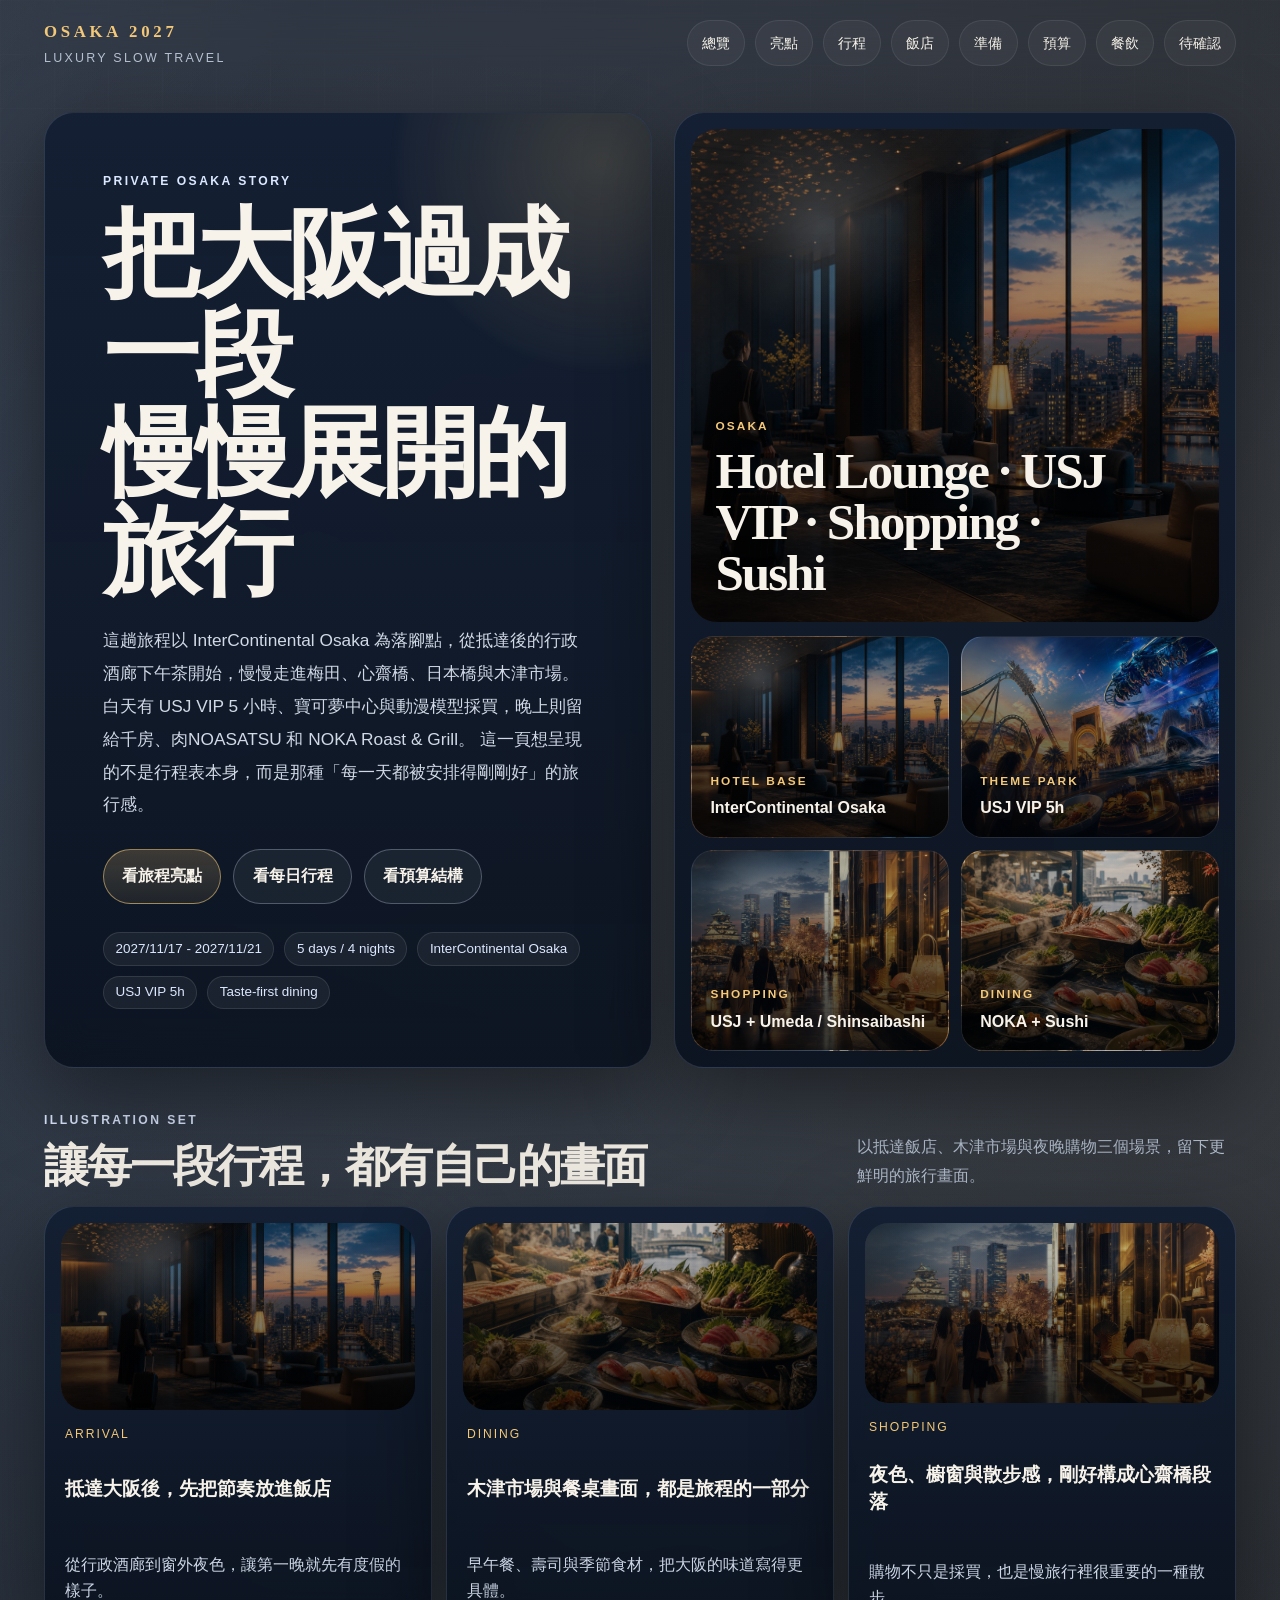
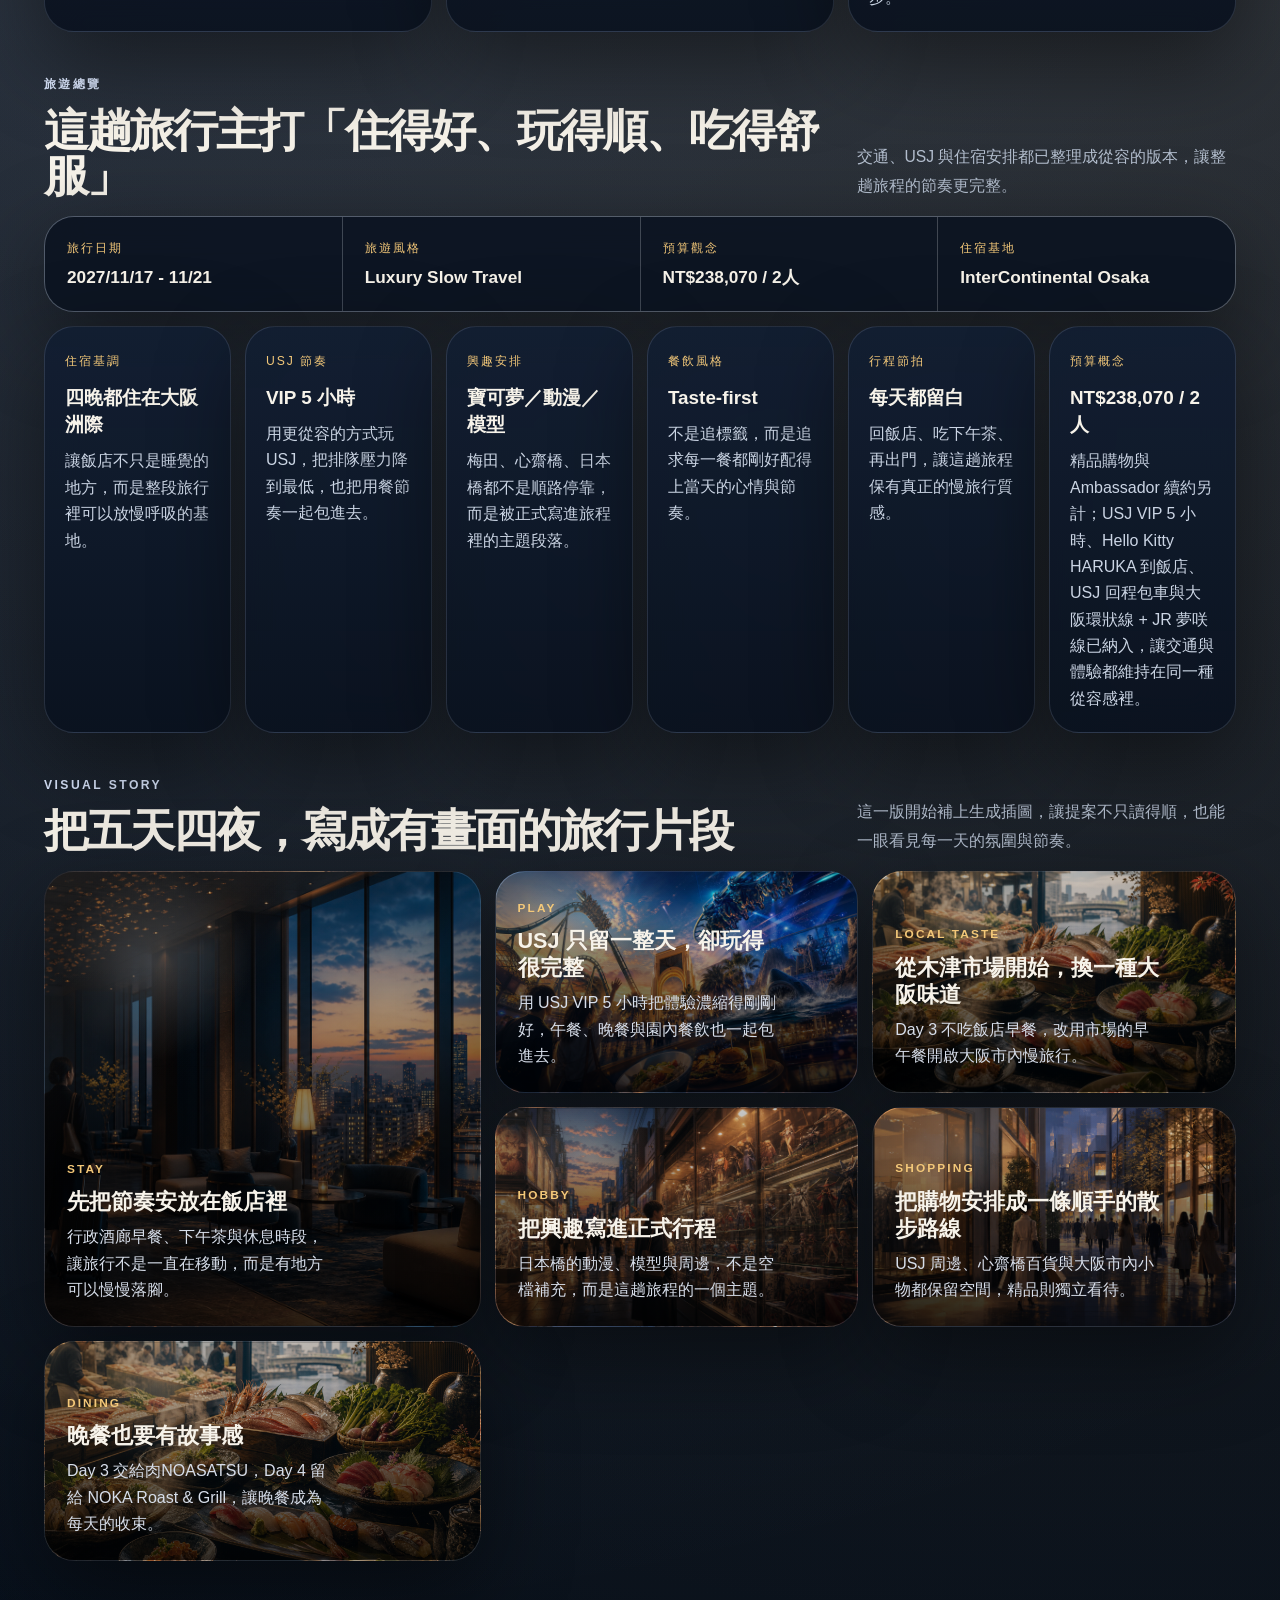
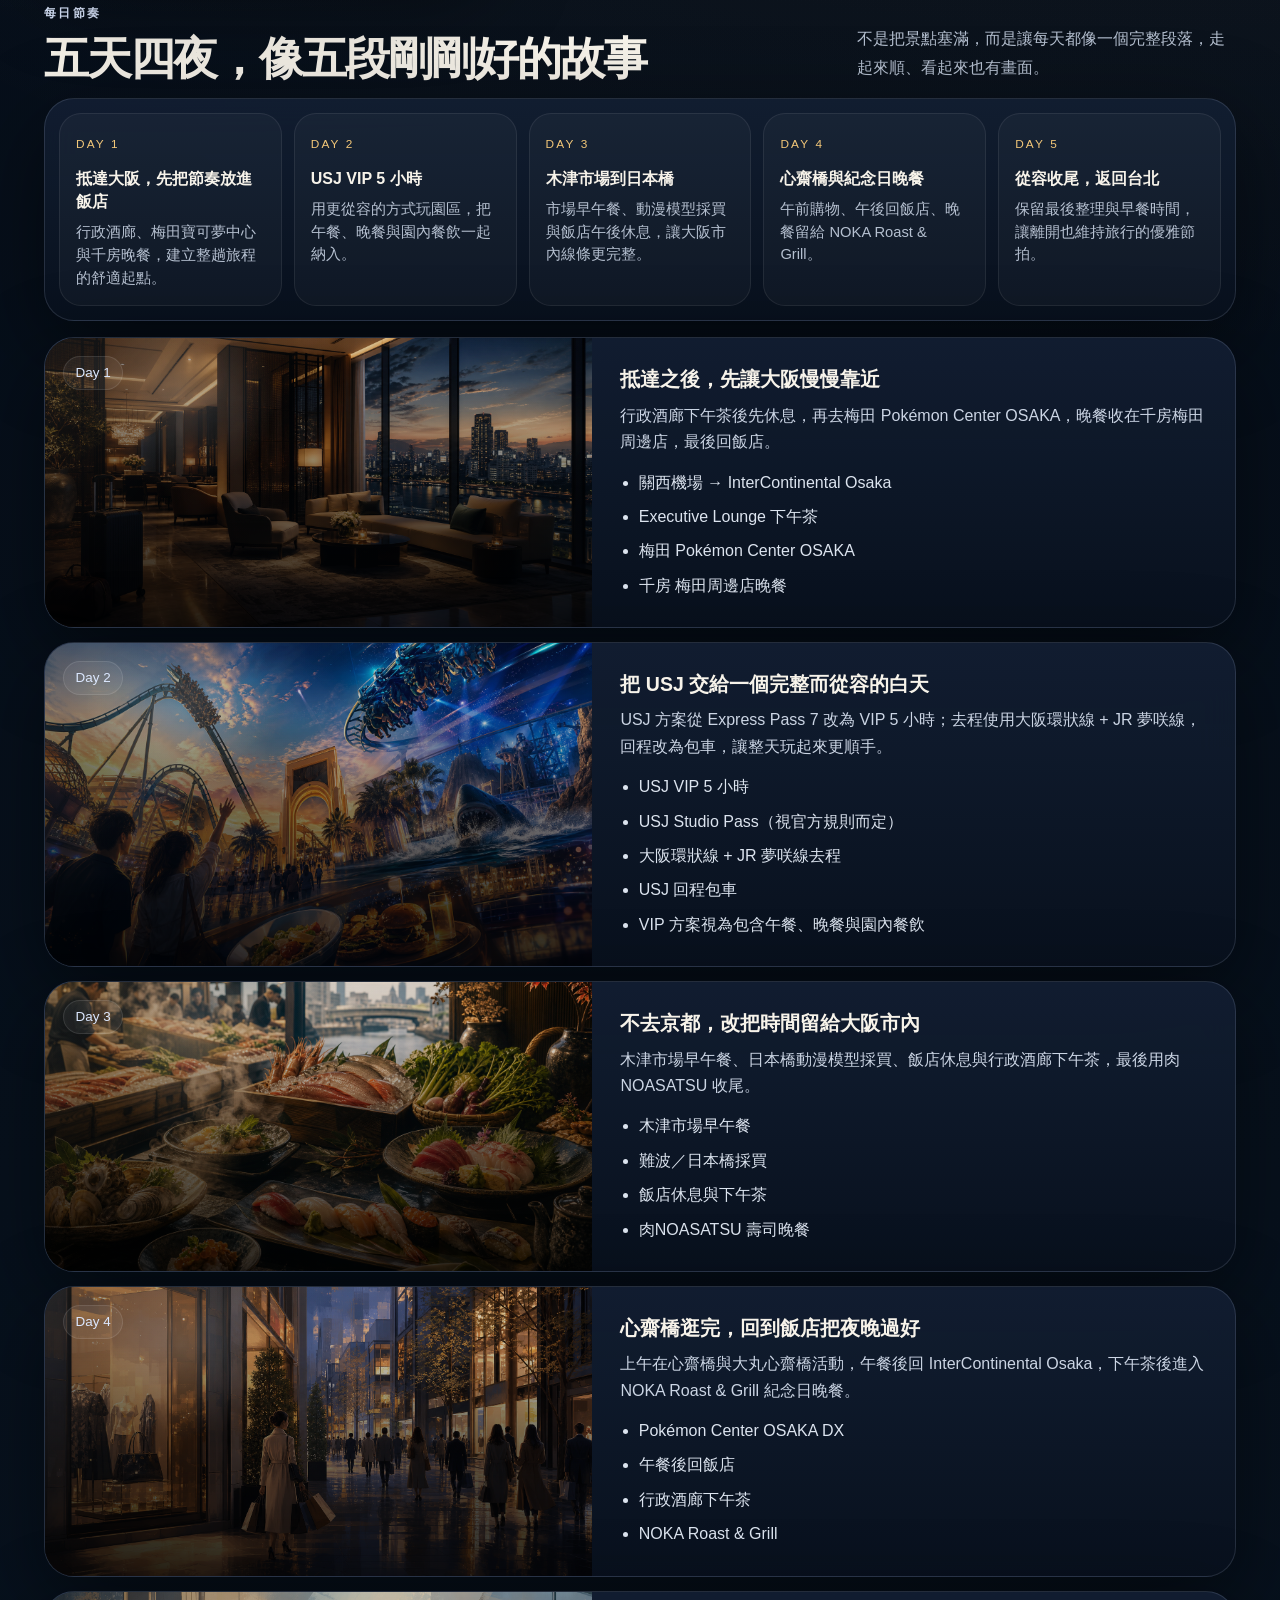
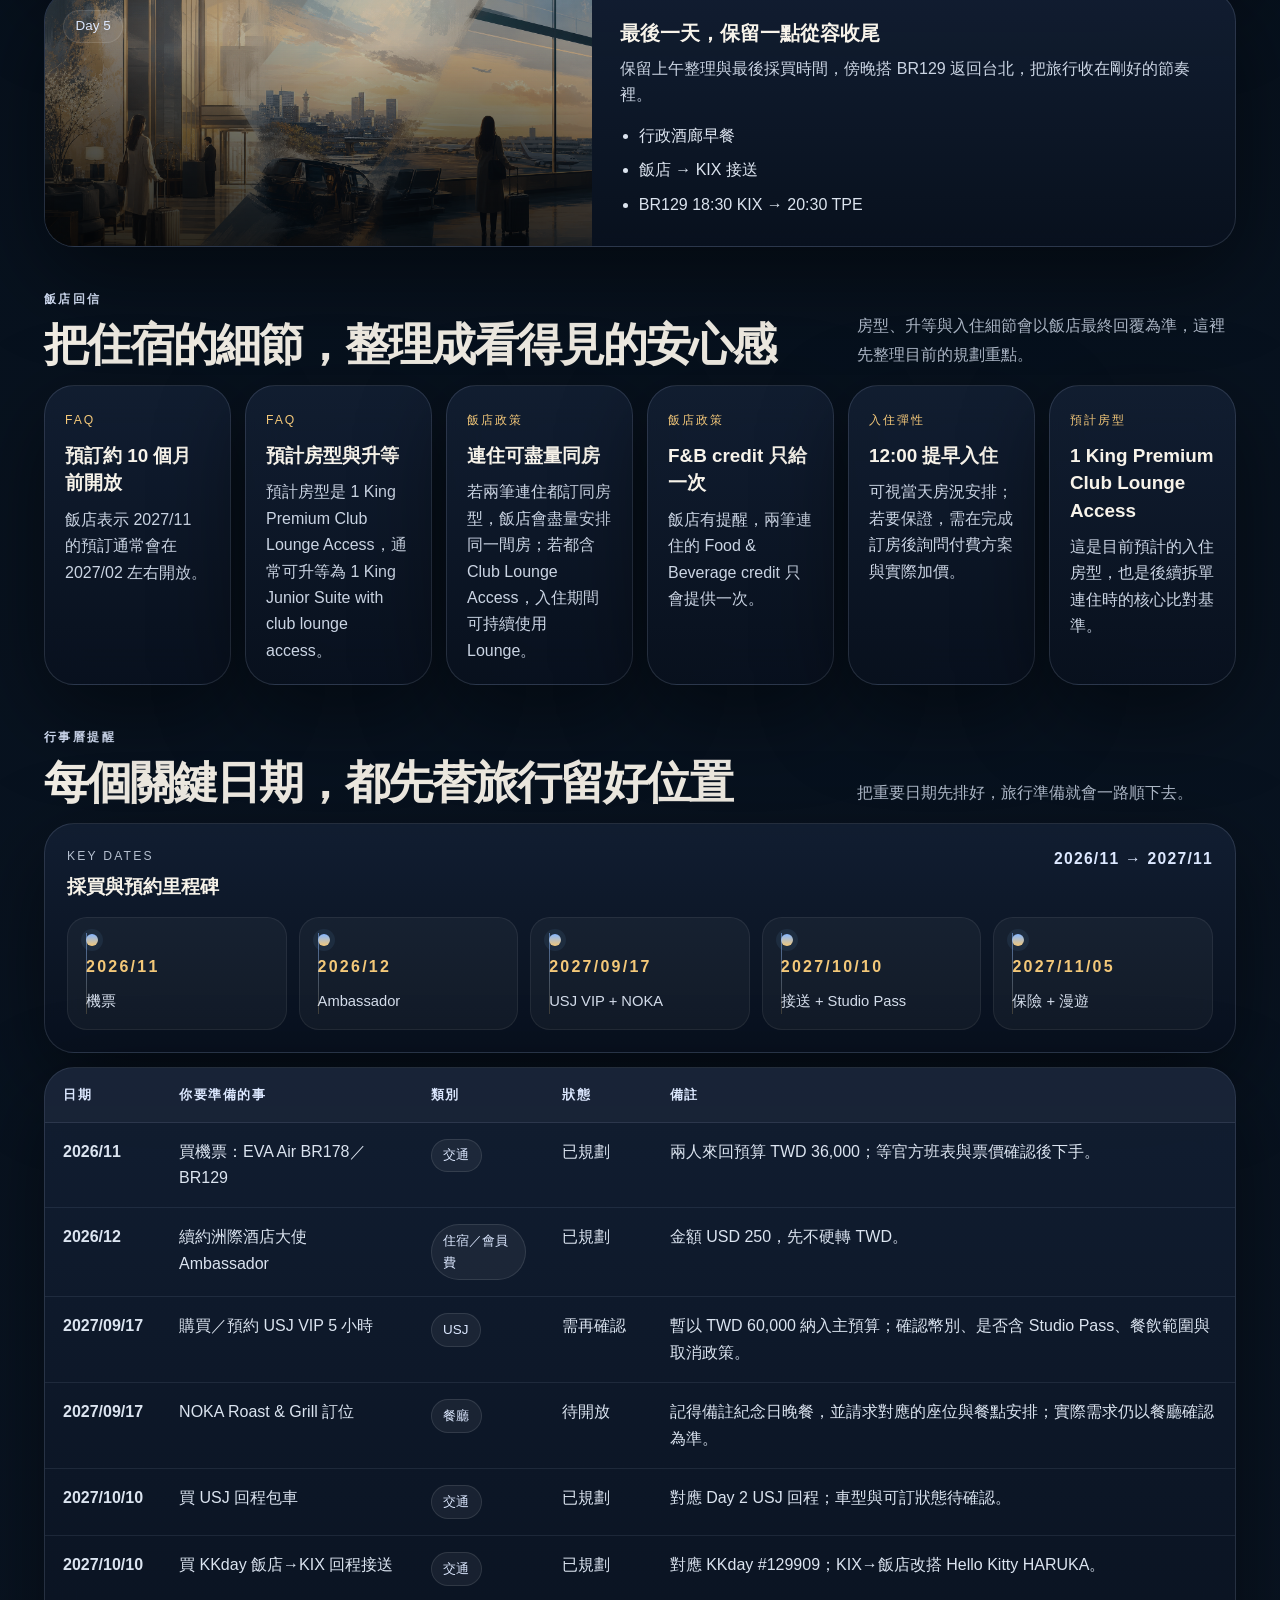
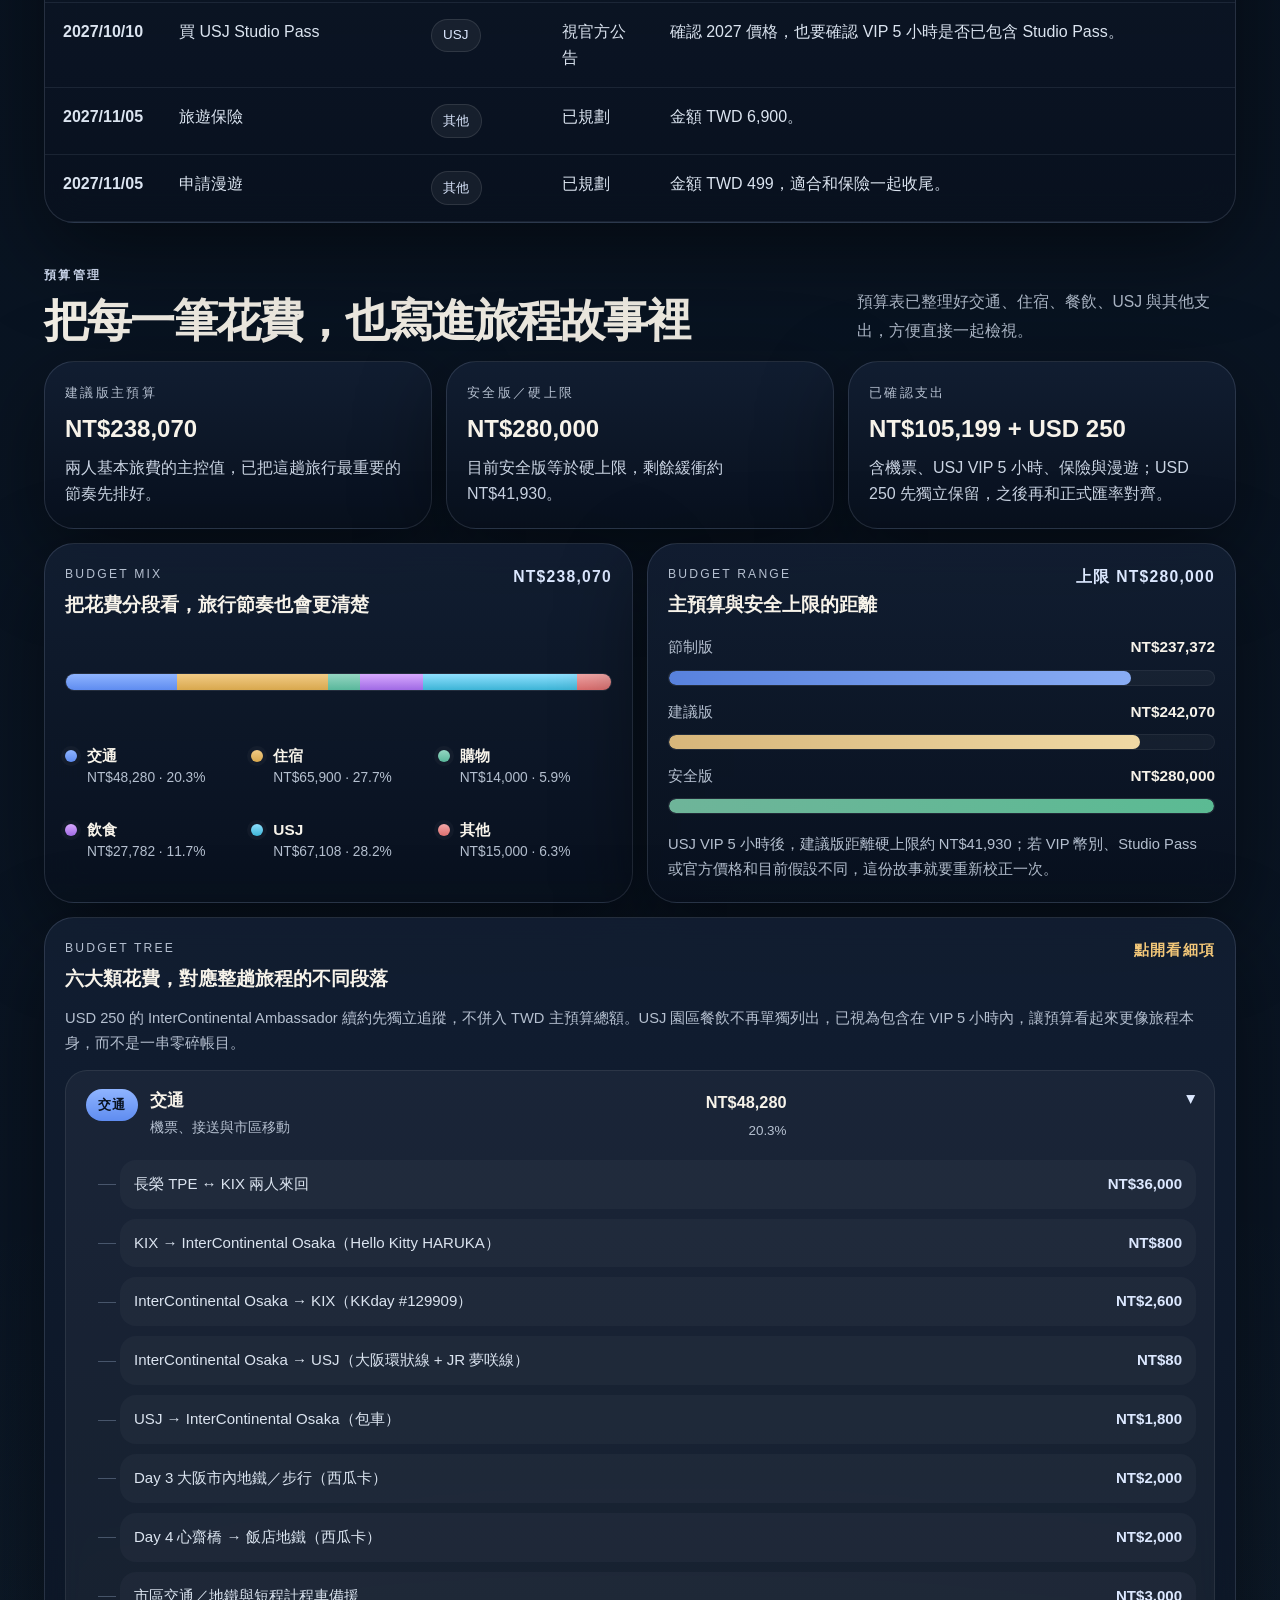
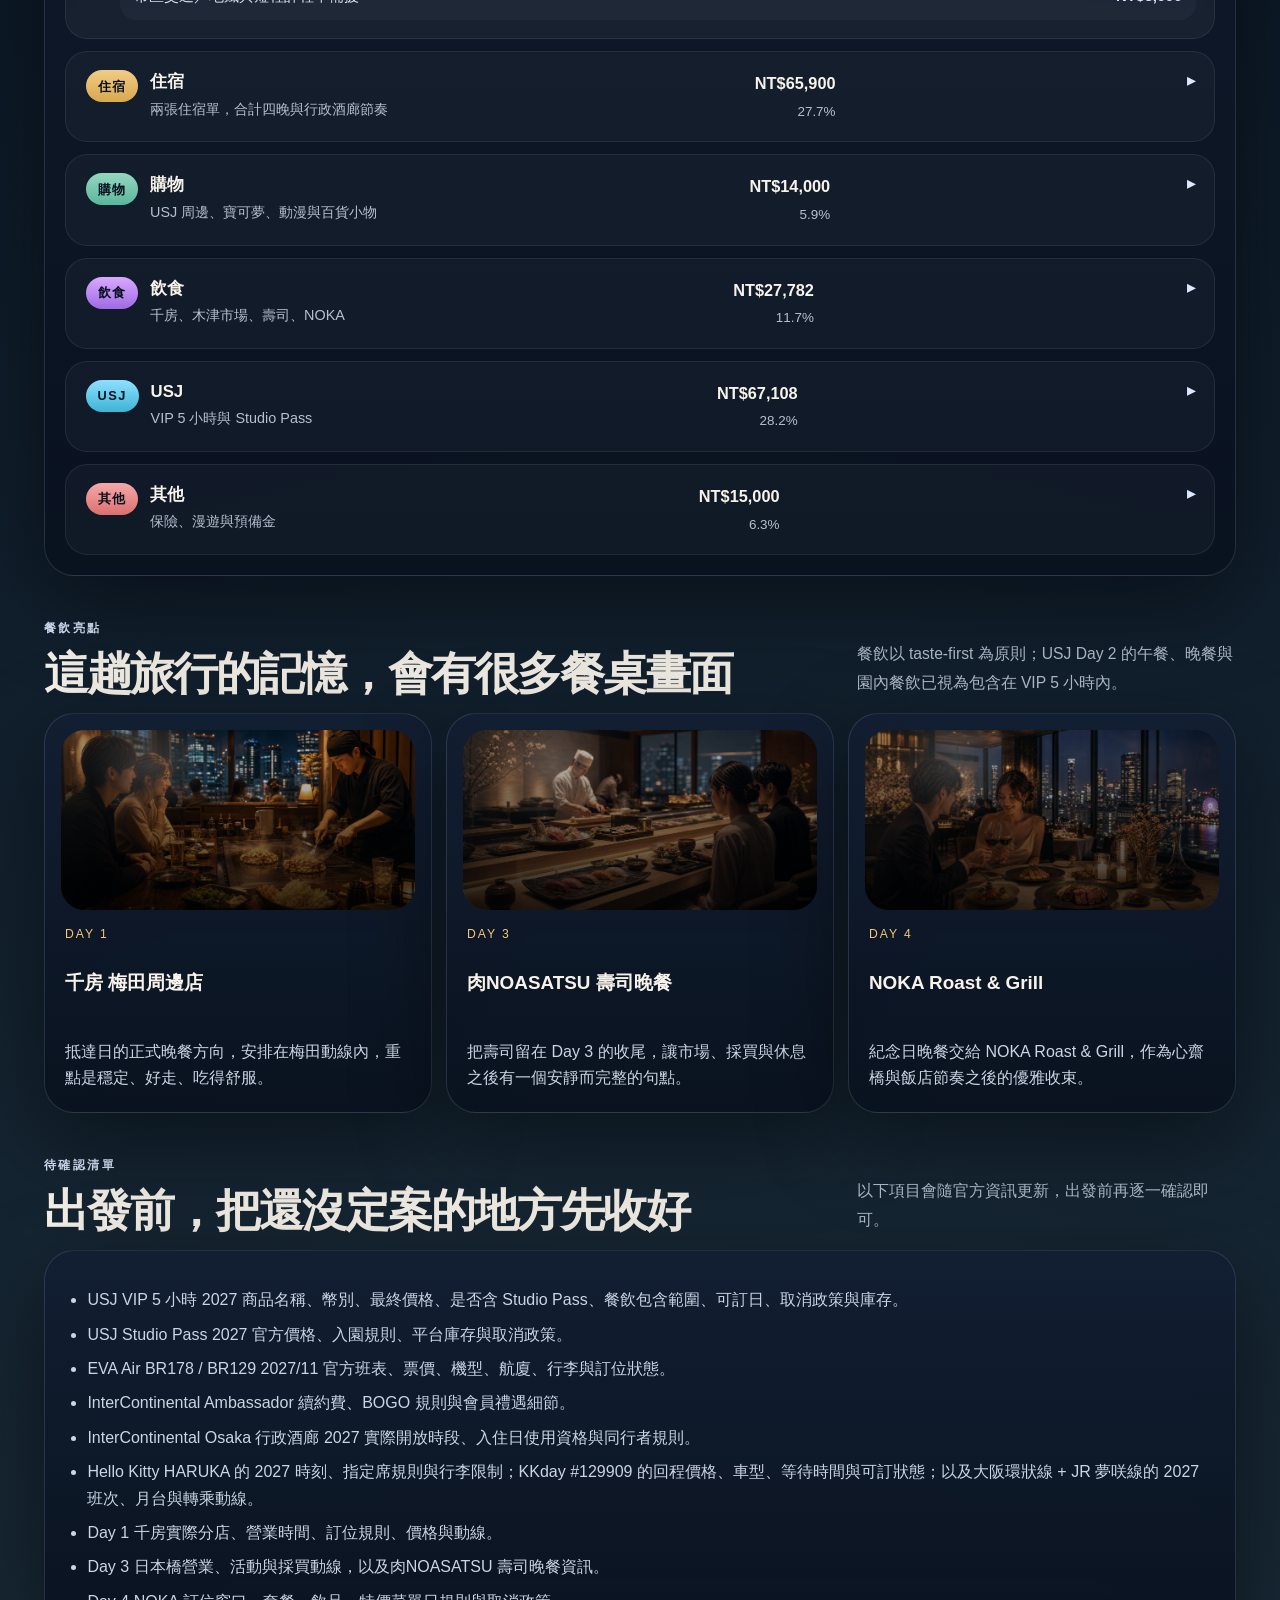
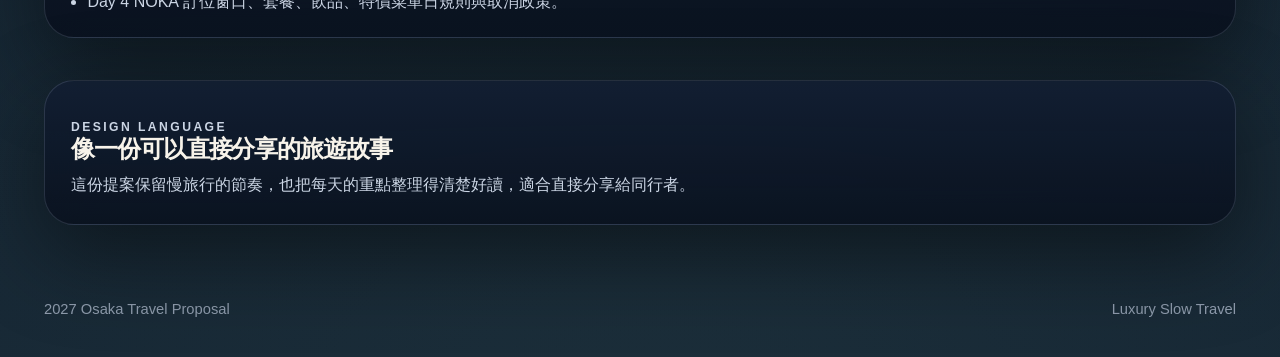
==== commit 7ff2a715: "Refine Osaka travel proposal visuals" ====
--- a/web/index.html
+++ b/web/index.html
@@ -5,7 +5,7 @@
   <meta name="viewport" content="width=device-width, initial-scale=1">
   <meta name="color-scheme" content="dark light">
   <title>2027 大阪自由行｜Luxury Slow Travel</title>
-  <meta name="description" content="2027 大阪自由行旅行社風格宣傳頁，聚焦 InterContinental Osaka、Hello Kitty HARUKA、USJ VIP 5 小時、USJ 回程包車、大阪環狀線 + JR 夢咲線、寶可夢動漫、美食、購物與五天四夜慢旅行節奏。">
+  <meta name="description" content="2027 大阪自由行的敘事型旅遊簡介，聚焦 InterContinental Osaka、Hello Kitty HARUKA、USJ VIP 5 小時、包車回程、寶可夢動漫、美食、購物與五天四夜慢旅行節奏。">
   <link rel="stylesheet" href="./styles.css">
 </head>
 <body>
@@ -31,12 +31,12 @@
   <main id="top" class="shell">
     <section class="hero hero-showcase">
       <div class="hero-copy panel">
-        <p class="eyebrow">Private Osaka Proposal</p>
-        <h1>大阪五天四夜<br>慢旅行提案</h1>
+        <p class="eyebrow">Private Osaka Story</p>
+        <h1>把大阪過成一段<br>慢慢展開的旅行</h1>
         <p class="hero-text">
-          以 InterContinental Osaka 作為據點，把 Hello Kitty HARUKA 到飯店、USJ VIP 5 小時、USJ 回程包車、大阪環狀線 + JR 夢咲線去程、寶可夢／動漫採買、心齋橋購物、
-          木津市場與壽司晚餐安排成一條不趕路的高質感路線。這一頁保留旅行社宣傳頁感，
-          同時把預算、行程與待確認事項維持在同一套主資料基準。
+          這趟旅程以 InterContinental Osaka 為落腳點，從抵達後的行政酒廊下午茶開始，慢慢走進梅田、心齋橋、日本橋與木津市場。
+          白天有 USJ VIP 5 小時、寶可夢中心與動漫模型採買，晚上則留給千房、肉NOASATSU 和 NOKA Roast & Grill。
+          這一頁想呈現的不是行程表本身，而是那種「每一天都被安排得剛剛好」的旅行感。
         </p>
 
         <div class="hero-actions">
@@ -55,26 +55,26 @@
       </div>
 
       <aside class="hero-visual panel" aria-label="旅程視覺摘要">
-        <div class="poster-scene">
+        <div class="poster-scene image-arrival" role="img" aria-label="大阪抵達與飯店行政酒廊的插圖">
           <div class="poster-copy">
             <span>OSAKA</span>
             <strong>Hotel Lounge · USJ VIP · Shopping · Sushi</strong>
           </div>
         </div>
         <div class="mini-photo-grid">
-          <div class="mini-photo scene-hotel">
+          <div class="mini-photo scene-hotel image-arrival">
             <span>Hotel base</span>
             <strong>InterContinental Osaka</strong>
           </div>
-          <div class="mini-photo scene-usj">
+          <div class="mini-photo day-image-2">
             <span>Theme park</span>
             <strong>USJ VIP 5h</strong>
           </div>
-          <div class="mini-photo scene-shopping">
+          <div class="mini-photo scene-shopping image-shopping">
             <span>Shopping</span>
             <strong>USJ + Umeda / Shinsaibashi</strong>
           </div>
-          <div class="mini-photo scene-dining">
+          <div class="mini-photo scene-dining image-market">
             <span>Dining</span>
             <strong>NOKA + Sushi</strong>
           </div>
@@ -82,6 +82,39 @@
       </aside>
     </section>
 
+    <section id="gallery" class="section">
+      <div class="section-heading split-heading">
+        <div>
+          <p class="eyebrow">Illustration Set</p>
+          <h2>讓每一段行程，都有自己的畫面</h2>
+        </div>
+        <p class="section-lead">
+          以抵達飯店、木津市場與夜晚購物三個場景，留下更鮮明的旅行畫面。
+        </p>
+      </div>
+
+      <div class="card-grid three-up">
+        <article class="feature-card panel">
+          <div class="feature-photo image-arrival" role="img" aria-label="大阪抵達與飯店行政酒廊插圖"></div>
+          <span class="feature-kicker">Arrival</span>
+          <h3>抵達大阪後，先把節奏放進飯店</h3>
+          <p>從行政酒廊到窗外夜色，讓第一晚就先有度假的樣子。</p>
+        </article>
+        <article class="feature-card panel">
+          <div class="feature-photo image-market" role="img" aria-label="大阪市場與壽司餐桌插圖"></div>
+          <span class="feature-kicker">Dining</span>
+          <h3>木津市場與餐桌畫面，都是旅程的一部分</h3>
+          <p>早午餐、壽司與季節食材，把大阪的味道寫得更具體。</p>
+        </article>
+        <article class="feature-card panel">
+          <div class="feature-photo image-shopping" role="img" aria-label="大阪夜晚購物街與精品櫥窗插圖"></div>
+          <span class="feature-kicker">Shopping</span>
+          <h3>夜色、櫥窗與散步感，剛好構成心齋橋段落</h3>
+          <p>購物不只是採買，也是慢旅行裡很重要的一種散步。</p>
+        </article>
+      </div>
+    </section>
+
     <section id="overview" class="section">
       <div class="section-heading split-heading">
         <div>
@@ -89,57 +122,57 @@
           <h2>這趟旅行主打「住得好、玩得順、吃得舒服」</h2>
         </div>
         <p class="section-lead">
-          V5.57.0 已將 USJ Express Pass 7 改為 USJ VIP 5 小時，並把 KIX→飯店改成 Hello Kitty HARUKA、USJ 回程改成包車、USJ 去程保留大阪環狀線 + JR 夢咲線；網站預算由 JS 自動渲染。
+          交通、USJ 與住宿安排都已整理成從容的版本，讓整趟旅程的節奏更完整。
         </p>
       </div>
 
       <div class="sales-strip panel">
         <div>
-          <span>Trip dates</span>
+          <span>旅行日期</span>
           <strong>2027/11/17 - 11/21</strong>
         </div>
         <div>
-          <span>Style</span>
+          <span>旅遊風格</span>
           <strong>Luxury Slow Travel</strong>
         </div>
         <div>
-          <span>Budget</span>
+          <span>預算觀念</span>
           <strong data-budget-text="overview-recommended-total">由 JS 計算</strong>
         </div>
         <div>
-          <span>Hotel</span>
+          <span>住宿基地</span>
           <strong>InterContinental Osaka</strong>
         </div>
       </div>
 
       <div class="card-grid six-up">
         <article class="info-card panel">
-          <span>固定住宿</span>
-          <strong>大阪洲際酒店</strong>
-          <p>四晚固定以 InterContinental Osaka 為據點，方便保留飯店休息與酒廊節奏。</p>
-        </article>
-        <article class="info-card panel">
-          <span>USJ 策略</span>
+          <span>住宿基調</span>
+          <strong>四晚都住在大阪洲際</strong>
+          <p>讓飯店不只是睡覺的地方，而是整段旅行裡可以放慢呼吸的基地。</p>
+        </article>
+        <article class="info-card panel">
+          <span>USJ 節奏</span>
           <strong>VIP 5 小時</strong>
-          <p>取代 Express Pass 7，暫以 NT$60,000 納入主預算；餐飲包含範圍需再次確認。</p>
-        </article>
-        <article class="info-card panel">
-          <span>興趣導向</span>
+          <p>用更從容的方式玩 USJ，把排隊壓力降到最低，也把用餐節奏一起包進去。</p>
+        </article>
+        <article class="info-card panel">
+          <span>興趣安排</span>
           <strong>寶可夢／動漫／模型</strong>
-          <p>梅田、心齋橋、日本橋都保留採買時間；USJ 周邊購物已併入一般購物預算。</p>
-        </article>
-        <article class="info-card panel">
-          <span>美食策略</span>
+          <p>梅田、心齋橋、日本橋都不是順路停靠，而是被正式寫進旅程裡的主題段落。</p>
+        </article>
+        <article class="info-card panel">
+          <span>餐飲風格</span>
           <strong>Taste-first</strong>
-          <p>餐廳不以米其林為主標籤，重點是口味、動線與舒適度。</p>
-        </article>
-        <article class="info-card panel">
-          <span>節奏安排</span>
-          <strong>每日保留休息</strong>
-          <p>多日安排回飯店、行政酒廊下午茶或近飯店活動，避免過度趕行程。</p>
-        </article>
-        <article class="info-card panel">
-          <span>預算摘要</span>
+          <p>不是追標籤，而是追求每一餐都剛好配得上當天的心情與節奏。</p>
+        </article>
+        <article class="info-card panel">
+          <span>行程節拍</span>
+          <strong>每天都留白</strong>
+          <p>回飯店、吃下午茶、再出門，讓這趟旅程保有真正的慢旅行質感。</p>
+        </article>
+        <article class="info-card panel">
+          <span>預算概念</span>
           <strong data-budget-text="hero-recommended-total">由 JS 計算</strong>
           <p data-budget-text="overview-recommended-note">載入後自動更新。</p>
         </article>
@@ -150,54 +183,54 @@
       <div class="section-heading split-heading">
         <div>
           <p class="eyebrow">Visual Story</p>
-          <h2>把行程變成一眼有感的旅行畫面</h2>
+          <h2>把五天四夜，寫成有畫面的旅行片段</h2>
         </div>
         <p class="section-lead">
-          目前以 CSS 漸層視覺模擬宣傳頁照片感，不使用外部照片，避免授權與來源問題。
+          這一版開始補上生成插圖，讓提案不只讀得順，也能一眼看見每一天的氛圍與節奏。
         </p>
       </div>
 
       <div class="visual-grid">
-        <article class="visual-card tall scene-hotel panel">
+        <article class="visual-card tall scene-hotel image-arrival panel">
           <div class="visual-copy">
             <span>Stay</span>
-            <h3>飯店作為旅行基地</h3>
-            <p>行政酒廊早餐、下午茶與休息時段，讓五天四夜更像度假。</p>
-          </div>
-        </article>
-        <article class="visual-card scene-usj panel">
+            <h3>先把節奏安放在飯店裡</h3>
+            <p>行政酒廊早餐、下午茶與休息時段，讓旅行不是一直在移動，而是有地方可以慢慢落腳。</p>
+          </div>
+        </article>
+        <article class="visual-card scene-usj day-image-2 panel">
           <div class="visual-copy">
             <span>Play</span>
-            <h3>USJ VIP 5 小時</h3>
-            <p>取代 Express Pass 7，並將午餐、晚餐與園內餐飲視為包含在 VIP 方案內。</p>
-          </div>
-        </article>
-        <article class="visual-card scene-market panel">
+            <h3>USJ 只留一整天，卻玩得很完整</h3>
+            <p>用 USJ VIP 5 小時把體驗濃縮得剛剛好，午餐、晚餐與園內餐飲也一起包進去。</p>
+          </div>
+        </article>
+        <article class="visual-card scene-market image-market panel">
           <div class="visual-copy">
             <span>Local Taste</span>
-            <h3>木津市場早午餐</h3>
-            <p>Day 3 不吃飯店早餐，改用市場開啟大阪市內慢旅行。</p>
-          </div>
-        </article>
-        <article class="visual-card scene-anime panel">
+            <h3>從木津市場開始，換一種大阪味道</h3>
+            <p>Day 3 不吃飯店早餐，改用市場的早午餐開啟大阪市內慢旅行。</p>
+          </div>
+        </article>
+        <article class="visual-card scene-anime image-hobby panel">
           <div class="visual-copy">
             <span>Hobby</span>
-            <h3>日本橋動漫模型採買</h3>
-            <p>把興趣安排成正式行程，而不是空檔附加活動。</p>
-          </div>
-        </article>
-        <article class="visual-card scene-shopping panel">
+            <h3>把興趣寫進正式行程</h3>
+            <p>日本橋的動漫、模型與周邊，不是空檔補充，而是這趟旅程的一個主題。</p>
+          </div>
+        </article>
+        <article class="visual-card scene-shopping day-image-4 panel">
           <div class="visual-copy">
             <span>Shopping</span>
-            <h3>USJ 周邊＋心齋橋百貨</h3>
-            <p>USJ 周邊購物與普通購物合併為 NT$14,000，精品另計。</p>
-          </div>
-        </article>
-        <article class="visual-card scene-dining panel">
+            <h3>把購物安排成一條順手的散步路線</h3>
+            <p>USJ 周邊、心齋橋百貨與大阪市內小物都保留空間，精品則獨立看待。</p>
+          </div>
+        </article>
+        <article class="visual-card scene-dining image-dining panel">
           <div class="visual-copy">
             <span>Dining</span>
-            <h3>壽司與 NOKA 紀念日晚餐</h3>
-            <p>Day 3 肉NOASATSU，Day 4 NOKA Roast & Grill。</p>
+            <h3>晚餐也要有故事感</h3>
+            <p>Day 3 交給肉NOASATSU，Day 4 留給 NOKA Roast & Grill，讓晚餐成為每天的收束。</p>
           </div>
         </article>
       </div>
@@ -207,55 +240,83 @@
       <div class="section-heading split-heading">
         <div>
           <p class="eyebrow">每日節奏</p>
-          <h2>五天四夜，每天都有主題</h2>
+          <h2>五天四夜，像五段剛剛好的故事</h2>
         </div>
         <p class="section-lead">
-          不是把景點塞滿，而是把每天安排成明確、有畫面、可執行的旅行段落。
-        </p>
+          不是把景點塞滿，而是讓每天都像一個完整段落，走起來順、看起來也有畫面。
+        </p>
+      </div>
+
+      <div class="proposal-strip panel" aria-label="五日提案摘要">
+        <div class="proposal-item">
+          <span>Day 1</span>
+          <strong>抵達大阪，先把節奏放進飯店</strong>
+          <p>行政酒廊、梅田寶可夢中心與千房晚餐，建立整趟旅程的舒適起點。</p>
+        </div>
+        <div class="proposal-item">
+          <span>Day 2</span>
+          <strong>USJ VIP 5 小時</strong>
+          <p>用更從容的方式玩園區，把午餐、晚餐與園內餐飲一起納入。</p>
+        </div>
+        <div class="proposal-item">
+          <span>Day 3</span>
+          <strong>木津市場到日本橋</strong>
+          <p>市場早午餐、動漫模型採買與飯店午後休息，讓大阪市內線條更完整。</p>
+        </div>
+        <div class="proposal-item">
+          <span>Day 4</span>
+          <strong>心齋橋與紀念日晚餐</strong>
+          <p>午前購物、午後回飯店、晚餐留給 NOKA Roast &amp; Grill。</p>
+        </div>
+        <div class="proposal-item">
+          <span>Day 5</span>
+          <strong>從容收尾，返回台北</strong>
+          <p>保留最後整理與早餐時間，讓離開也維持旅行的優雅節拍。</p>
+        </div>
       </div>
 
       <div class="timeline editorial-timeline">
         <article class="day-card panel">
-          <div class="day-media scene-arrival"><span class="day-chip">Day 1</span></div>
+          <div class="day-media day-image-1"><span class="day-chip">Day 1</span></div>
           <div class="day-body">
-            <h3>抵達大阪，先把節奏放穩</h3>
-            <p>行政酒廊下午茶後先休息，再去梅田 Pokémon Center OSAKA，晚餐選千房梅田周邊店，最後回飯店。</p>
+            <h3>抵達之後，先讓大阪慢慢靠近</h3>
+            <p>行政酒廊下午茶後先休息，再去梅田 Pokémon Center OSAKA，晚餐收在千房梅田周邊店，最後回飯店。</p>
             <ul><li>關西機場 → InterContinental Osaka</li><li>Executive Lounge 下午茶</li><li>梅田 Pokémon Center OSAKA</li><li>千房 梅田周邊店晚餐</li></ul>
           </div>
         </article>
 
         <article class="day-card panel">
-          <div class="day-media scene-usj"><span class="day-chip">Day 2</span></div>
+          <div class="day-media day-image-2"><span class="day-chip">Day 2</span></div>
           <div class="day-body">
-            <h3>USJ 一天，改採 VIP 5 小時</h3>
-            <p>USJ 方案從 Express Pass 7 改為 VIP 5 小時；去程使用大阪環狀線 + JR 夢咲線，回程改為包車，Studio Pass 仍需確認是否另購。</p>
-            <ul><li>USJ VIP 5 小時</li><li>USJ Studio Pass 待官方公布</li><li>大阪環狀線 + JR 夢咲線去程</li><li>USJ 回程包車</li><li>VIP 方案視為包含午餐、晚餐與園內餐飲</li></ul>
+            <h3>把 USJ 交給一個完整而從容的白天</h3>
+            <p>USJ 方案從 Express Pass 7 改為 VIP 5 小時；去程使用大阪環狀線 + JR 夢咲線，回程改為包車，讓整天玩起來更順手。</p>
+            <ul><li>USJ VIP 5 小時</li><li>USJ Studio Pass（視官方規則而定）</li><li>大阪環狀線 + JR 夢咲線去程</li><li>USJ 回程包車</li><li>VIP 方案視為包含午餐、晚餐與園內餐飲</li></ul>
           </div>
         </article>
 
         <article class="day-card panel">
-          <div class="day-media scene-market"><span class="day-chip">Day 3</span></div>
+          <div class="day-media day-image-3"><span class="day-chip">Day 3</span></div>
           <div class="day-body">
-            <h3>木津市場、日本橋、壽司晚餐</h3>
-            <p>不去京都，改成大阪市內慢旅行：木津市場早午餐、日本橋動漫模型採買、飯店休息與行政酒廊下午茶，晚餐為肉NOASATSU。</p>
+            <h3>不去京都，改把時間留給大阪市內</h3>
+            <p>木津市場早午餐、日本橋動漫模型採買、飯店休息與行政酒廊下午茶，最後用肉NOASATSU 收尾。</p>
             <ul><li>木津市場早午餐</li><li>難波／日本橋採買</li><li>飯店休息與下午茶</li><li>肉NOASATSU 壽司晚餐</li></ul>
           </div>
         </article>
 
         <article class="day-card panel">
-          <div class="day-media scene-shopping"><span class="day-chip">Day 4</span></div>
+          <div class="day-media day-image-4"><span class="day-chip">Day 4</span></div>
           <div class="day-body">
-            <h3>心齋橋購物後，回飯店吃晚餐</h3>
+            <h3>心齋橋逛完，回到飯店把夜晚過好</h3>
             <p>上午在心齋橋與大丸心齋橋活動，午餐後回 InterContinental Osaka，下午茶後進入 NOKA Roast & Grill 紀念日晚餐。</p>
             <ul><li>Pokémon Center OSAKA DX</li><li>午餐後回飯店</li><li>行政酒廊下午茶</li><li>NOKA Roast & Grill</li></ul>
           </div>
         </article>
 
         <article class="day-card panel">
-          <div class="day-media scene-departure"><span class="day-chip">Day 5</span></div>
+          <div class="day-media day-image-5"><span class="day-chip">Day 5</span></div>
           <div class="day-body">
-            <h3>退房返台，留一點彈性</h3>
-            <p>保留上午整理與最後採買時間，傍晚搭 BR129 返回台北。</p>
+            <h3>最後一天，保留一點從容收尾</h3>
+            <p>保留上午整理與最後採買時間，傍晚搭 BR129 返回台北，把旅行收在剛好的節奏裡。</p>
             <ul><li>行政酒廊早餐</li><li>飯店 → KIX 接送</li><li>BR129 18:30 KIX → 20:30 TPE</li></ul>
           </div>
         </article>
@@ -264,23 +325,23 @@
 
     <section id="hotel-reply" class="section">
       <div class="section-heading split-heading">
-        <div><p class="eyebrow">飯店回信</p><h2>把住宿賣點整理成顧客看得懂的卡片</h2></div>
-        <p class="section-lead">目前房型與升等仍需依飯店最終回覆與房況確認；網站僅呈現已記錄的規劃基準。</p>
+        <div><p class="eyebrow">飯店回信</p><h2>把住宿的細節，整理成看得見的安心感</h2></div>
+        <p class="section-lead">房型、升等與入住細節會以飯店最終回覆為準，這裡先整理目前的規劃重點。</p>
       </div>
       <div class="card-grid six-up">
         <article class="info-card panel"><span>FAQ</span><strong>預訂約 10 個月前開放</strong><p>飯店表示 2027/11 的預訂通常會在 2027/02 左右開放。</p></article>
         <article class="info-card panel"><span>FAQ</span><strong>預計房型與升等</strong><p>預計房型是 1 King Premium Club Lounge Access，通常可升等為 1 King Junior Suite with club lounge access。</p></article>
         <article class="info-card panel"><span>飯店政策</span><strong>連住可盡量同房</strong><p>若兩筆連住都訂同房型，飯店會盡量安排同一間房；若都含 Club Lounge Access，入住期間可持續使用 Lounge。</p></article>
         <article class="info-card panel"><span>飯店政策</span><strong>F&B credit 只給一次</strong><p>飯店有提醒，兩筆連住的 Food & Beverage credit 只會提供一次。</p></article>
-        <article class="info-card panel"><span>行前待確認</span><strong>12:00 提早入住</strong><p>可視當天房況安排；若要保證，需在完成訂房後詢問付費方案與實際加價。</p></article>
+        <article class="info-card panel"><span>入住彈性</span><strong>12:00 提早入住</strong><p>可視當天房況安排；若要保證，需在完成訂房後詢問付費方案與實際加價。</p></article>
         <article class="info-card panel"><span>預計房型</span><strong>1 King Premium Club Lounge Access</strong><p>這是目前預計的入住房型，也是後續拆單連住時的核心比對基準。</p></article>
       </div>
     </section>
 
     <section id="calendar" class="section">
       <div class="section-heading split-heading">
-        <div><p class="eyebrow">行事曆提醒</p><h2>哪一天要準備什麼，一次看清楚</h2></div>
-        <p class="section-lead">左邊是時間，右邊是要完成的項目；適合直接轉成手機行事曆提醒。</p>
+        <div><p class="eyebrow">行事曆提醒</p><h2>每個關鍵日期，都先替旅行留好位置</h2></div>
+        <p class="section-lead">把重要日期先排好，旅行準備就會一路順下去。</p>
       </div>
       <div class="calendar-visual panel">
         <div class="chart-head"><div><p class="chart-kicker">Key dates</p><h3>採買與預約里程碑</h3></div><strong>2026/11 → 2027/11</strong></div>
@@ -297,15 +358,15 @@
         <table>
           <thead><tr><th>日期</th><th>你要準備的事</th><th>類別</th><th>狀態</th><th>備註</th></tr></thead>
           <tbody>
-            <tr><td><strong>2026/11</strong></td><td>買機票：EVA Air BR178／BR129</td><td><span class="tag">交通</span></td><td>已排程</td><td>兩人來回預算 TWD 36,000；等官方班表與票價確認後下手。</td></tr>
-            <tr><td><strong>2026/12</strong></td><td>續約洲際酒店大使 Ambassador</td><td><span class="tag">住宿／會員費</span></td><td>已排程</td><td>金額 USD 250，先不硬轉 TWD。</td></tr>
-            <tr><td><strong>2027/09/17</strong></td><td>購買／預約 USJ VIP 5 小時</td><td><span class="tag">USJ</span></td><td>官方條件待確認</td><td>暫以 TWD 60,000 納入主預算；確認幣別、是否含 Studio Pass、餐飲範圍與取消政策。</td></tr>
-            <tr><td><strong>2027/09/17</strong></td><td>NOKA Roast & Grill 訂位</td><td><span class="tag">餐廳</span></td><td>待訂位窗口</td><td>記得備註 anniversary dinner，並請求紀念日支援；座位需求需以餐廳確認為準。</td></tr>
-            <tr><td><strong>2027/10/10</strong></td><td>買 USJ 回程包車</td><td><span class="tag">交通</span></td><td>已排程</td><td>對應 Day 2 USJ 回程；車型與可訂狀態待確認。</td></tr>
-            <tr><td><strong>2027/10/10</strong></td><td>買 KKday 飯店→KIX 回程接送</td><td><span class="tag">交通</span></td><td>已排程</td><td>對應 KKday #129909；KIX→飯店改搭 Hello Kitty HARUKA。</td></tr>
-            <tr><td><strong>2027/10/10</strong></td><td>買 USJ Studio Pass</td><td><span class="tag">USJ</span></td><td>待官方公布</td><td>確認 2027 價格，也要確認 VIP 5 小時是否已包含 Studio Pass。</td></tr>
-            <tr><td><strong>2027/11/05</strong></td><td>旅遊保險</td><td><span class="tag">其他</span></td><td>已排程</td><td>金額 TWD 6,900。</td></tr>
-            <tr><td><strong>2027/11/05</strong></td><td>申請漫遊</td><td><span class="tag">其他</span></td><td>已排程</td><td>金額 TWD 499，適合和保險一起收尾。</td></tr>
+            <tr><td><strong>2026/11</strong></td><td>買機票：EVA Air BR178／BR129</td><td><span class="tag">交通</span></td><td>已規劃</td><td>兩人來回預算 TWD 36,000；等官方班表與票價確認後下手。</td></tr>
+            <tr><td><strong>2026/12</strong></td><td>續約洲際酒店大使 Ambassador</td><td><span class="tag">住宿／會員費</span></td><td>已規劃</td><td>金額 USD 250，先不硬轉 TWD。</td></tr>
+            <tr><td><strong>2027/09/17</strong></td><td>購買／預約 USJ VIP 5 小時</td><td><span class="tag">USJ</span></td><td>需再確認</td><td>暫以 TWD 60,000 納入主預算；確認幣別、是否含 Studio Pass、餐飲範圍與取消政策。</td></tr>
+            <tr><td><strong>2027/09/17</strong></td><td>NOKA Roast & Grill 訂位</td><td><span class="tag">餐廳</span></td><td>待開放</td><td>記得備註紀念日晚餐，並請求對應的座位與餐點安排；實際需求仍以餐廳確認為準。</td></tr>
+            <tr><td><strong>2027/10/10</strong></td><td>買 USJ 回程包車</td><td><span class="tag">交通</span></td><td>已規劃</td><td>對應 Day 2 USJ 回程；車型與可訂狀態待確認。</td></tr>
+            <tr><td><strong>2027/10/10</strong></td><td>買 KKday 飯店→KIX 回程接送</td><td><span class="tag">交通</span></td><td>已規劃</td><td>對應 KKday #129909；KIX→飯店改搭 Hello Kitty HARUKA。</td></tr>
+            <tr><td><strong>2027/10/10</strong></td><td>買 USJ Studio Pass</td><td><span class="tag">USJ</span></td><td>視官方公告</td><td>確認 2027 價格，也要確認 VIP 5 小時是否已包含 Studio Pass。</td></tr>
+            <tr><td><strong>2027/11/05</strong></td><td>旅遊保險</td><td><span class="tag">其他</span></td><td>已規劃</td><td>金額 TWD 6,900。</td></tr>
+            <tr><td><strong>2027/11/05</strong></td><td>申請漫遊</td><td><span class="tag">其他</span></td><td>已規劃</td><td>金額 TWD 499，適合和保險一起收尾。</td></tr>
           </tbody>
         </table>
       </div>
@@ -313,28 +374,28 @@
 
     <section id="budget" class="section">
       <div class="section-heading split-heading">
-        <div><p class="eyebrow">預算管理</p><h2>把高單價項目先看清楚</h2></div>
-        <p class="section-lead">預算資料由 <code>web/budget.js</code> 自動渲染，V5.57.0 已納入 USJ VIP 5 小時、Hello Kitty HARUKA 到飯店、USJ 回程包車與大阪環狀線 + JR 夢咲線去程。</p>
+        <div><p class="eyebrow">預算管理</p><h2>把每一筆花費，也寫進旅程故事裡</h2></div>
+        <p class="section-lead">預算表已整理好交通、住宿、餐飲、USJ 與其他支出，方便直接一起檢視。</p>
       </div>
       <div id="budget-app"></div>
     </section>
 
     <section id="dining" class="section">
       <div class="section-heading split-heading">
-        <div><p class="eyebrow">餐飲亮點</p><h2>這趟旅行吃什麼，也要有畫面</h2></div>
+        <div><p class="eyebrow">餐飲亮點</p><h2>這趟旅行的記憶，會有很多餐桌畫面</h2></div>
         <p class="section-lead">餐飲以 taste-first 為原則；USJ Day 2 的午餐、晚餐與園內餐飲已視為包含在 VIP 5 小時內。</p>
       </div>
       <div class="card-grid three-up">
         <article class="feature-card panel"><div class="feature-photo scene-okonomi"></div><span class="feature-kicker">Day 1</span><h3>千房 梅田周邊店</h3><p>抵達日的正式晚餐方向，安排在梅田動線內，重點是穩定、好走、吃得舒服。</p></article>
-        <article class="feature-card panel"><div class="feature-photo scene-sushi"></div><span class="feature-kicker">Day 3</span><h3>肉NOASATSU 壽司晚餐</h3><p>保留一餐壽司作為當天收尾，來源是 KKday #268366，單人 NT$1,541、兩人 NT$3,082，取消政策仍待確認。</p></article>
-        <article class="feature-card panel"><div class="feature-photo scene-noka"></div><span class="feature-kicker">Day 4</span><h3>NOKA Roast & Grill</h3><p>紀念日晚餐為 NOKA Roast & Grill；PIERRE 與壽司保留為 fallback-only。</p></article>
+        <article class="feature-card panel"><div class="feature-photo scene-sushi"></div><span class="feature-kicker">Day 3</span><h3>肉NOASATSU 壽司晚餐</h3><p>把壽司留在 Day 3 的收尾，讓市場、採買與休息之後有一個安靜而完整的句點。</p></article>
+        <article class="feature-card panel"><div class="feature-photo scene-noka"></div><span class="feature-kicker">Day 4</span><h3>NOKA Roast & Grill</h3><p>紀念日晚餐交給 NOKA Roast &amp; Grill，作為心齋橋與飯店節奏之後的優雅收束。</p></article>
       </div>
     </section>
 
     <section id="pending" class="section">
       <div class="section-heading split-heading">
-        <div><p class="eyebrow">待確認清單</p><h2>出發前逐項確認的內容</h2></div>
-        <p class="section-lead">宣傳頁可以好看，但未公布的 2027 資訊仍必須明確標示待確認。</p>
+        <div><p class="eyebrow">待確認清單</p><h2>出發前，把還沒定案的地方先收好</h2></div>
+        <p class="section-lead">以下項目會隨官方資訊更新，出發前再逐一確認即可。</p>
       </div>
       <div class="pending-grid panel">
         <ul class="pending-list">
@@ -354,19 +415,17 @@
     <section class="section">
       <div class="note panel">
         <p class="eyebrow">Design language</p>
-        <h2>像旅行社提案，而不是像內部備忘錄</h2>
+        <h2>像一份可以直接分享的旅遊故事</h2>
         <p>
-          V5.57.0 只更新 USJ 方案、預算與 Day 1 / Day 2 交通：Express Pass 7 改為 USJ VIP 5 小時，
-          KIX→飯店改為 Hello Kitty HARUKA，USJ 去程保留大阪環狀線 + JR 夢咲線、回程改為包車，園區餐飲不再獨立列出，USJ 周邊購物與普通購物合併。
-          網站視覺仍沿用 V5.52.0 的宣傳頁風格。
+          這份提案保留慢旅行的節奏，也把每天的重點整理得清楚好讀，適合直接分享給同行者。
         </p>
       </div>
     </section>
   </main>
 
   <footer class="footer">
-    <span>Source of truth: repository database</span>
-    <span>Current version: V5.57.0 USJ Return Charter Update</span>
+    <span>2027 Osaka Travel Proposal</span>
+    <span>Luxury Slow Travel</span>
   </footer>
   <script defer src="./budget.js"></script>
 </body>
--- a/web/styles.css
+++ b/web/styles.css
@@ -431,9 +431,65 @@
 
 .scene-okonomi {
   background:
-    linear-gradient(135deg, rgba(243, 200, 121, 0.56), rgba(52, 25, 18, 0.2)),
-    radial-gradient(circle at 74% 25%, rgba(240, 160, 184, 0.42), transparent 22%),
-    #2a1b17;
+    linear-gradient(180deg, rgba(4, 10, 18, 0.14), rgba(4, 10, 18, 0.34)),
+    url("./assets/day-1-okonomiyaki-umeda.png") center center / cover no-repeat;
+}
+
+.scene-sushi {
+  background:
+    linear-gradient(180deg, rgba(4, 10, 18, 0.14), rgba(4, 10, 18, 0.34)),
+    url("./assets/day-3-sushi-omakase.png") center center / cover no-repeat;
+}
+
+.scene-noka {
+  background:
+    linear-gradient(180deg, rgba(4, 10, 18, 0.14), rgba(4, 10, 18, 0.34)),
+    url("./assets/day-4-noka-dining.png") center center / cover no-repeat;
+}
+
+.image-arrival {
+  background:
+    linear-gradient(135deg, rgba(4, 10, 18, 0.18), rgba(4, 10, 18, 0.28)),
+    linear-gradient(180deg, rgba(255, 255, 255, 0.02), rgba(0, 0, 0, 0.1)),
+    url("./assets/osaka-arrival-lounge.png");
+  background-size: cover;
+  background-position: center;
+}
+
+.image-market {
+  background:
+    linear-gradient(135deg, rgba(4, 10, 18, 0.16), rgba(4, 10, 18, 0.3)),
+    linear-gradient(180deg, rgba(255, 255, 255, 0.02), rgba(0, 0, 0, 0.1)),
+    url("./assets/osaka-dining-market.png");
+  background-size: cover;
+  background-position: center;
+}
+
+.image-shopping {
+  background:
+    linear-gradient(135deg, rgba(4, 10, 18, 0.18), rgba(4, 10, 18, 0.3)),
+    linear-gradient(180deg, rgba(255, 255, 255, 0.02), rgba(0, 0, 0, 0.12)),
+    url("./assets/osaka-shopping-night.png");
+  background-size: cover;
+  background-position: center;
+}
+
+.image-hobby {
+  background:
+    linear-gradient(135deg, rgba(4, 10, 18, 0.16), rgba(4, 10, 18, 0.3)),
+    linear-gradient(180deg, rgba(255, 255, 255, 0.02), rgba(0, 0, 0, 0.1)),
+    url("./assets/day-3-hobby-nipponbashi.png");
+  background-size: cover;
+  background-position: center;
+}
+
+.image-dining {
+  background:
+    linear-gradient(135deg, rgba(4, 10, 18, 0.16), rgba(4, 10, 18, 0.3)),
+    linear-gradient(180deg, rgba(255, 255, 255, 0.02), rgba(0, 0, 0, 0.1)),
+    url("./assets/osaka-dining-market.png");
+  background-size: cover;
+  background-position: center;
 }
 
 .section {
@@ -587,26 +643,94 @@
   gap: 14px;
 }
 
+.proposal-strip {
+  display: grid;
+  grid-template-columns: repeat(5, minmax(0, 1fr));
+  gap: 12px;
+  padding: 14px;
+  margin-bottom: 16px;
+}
+
+.proposal-item {
+  padding: 16px;
+  border-radius: 22px;
+  border: 1px solid rgba(255, 255, 255, 0.08);
+  background: rgba(255, 255, 255, 0.03);
+}
+
+.proposal-item span {
+  display: inline-block;
+  color: var(--gold);
+  font-size: 0.74rem;
+  letter-spacing: 0.18em;
+  text-transform: uppercase;
+}
+
+.proposal-item strong {
+  display: block;
+  margin-top: 10px;
+  font-size: 1rem;
+  line-height: 1.45;
+}
+
+.proposal-item p {
+  margin: 8px 0 0;
+  color: var(--muted);
+  font-size: 0.92rem;
+  line-height: 1.55;
+}
+
 .editorial-timeline {
-  grid-template-columns: repeat(auto-fit, minmax(290px, 1fr));
+  grid-template-columns: 1fr;
 }
 
 .day-card {
   display: grid;
-  grid-template-rows: 190px 1fr;
+  grid-template-columns: minmax(280px, 0.92fr) minmax(0, 1.08fr);
   padding: 0;
+  overflow: hidden;
 }
 
 .day-media {
   display: flex;
   align-items: flex-start;
   justify-content: flex-start;
-  min-height: 190px;
-  padding: 16px;
+  min-height: 100%;
+  padding: 18px;
 }
 
 .day-body {
-  padding: 20px;
+  padding: 28px;
+}
+
+.day-image-1 {
+  background:
+    linear-gradient(180deg, rgba(5, 12, 22, 0.15), rgba(5, 12, 22, 0.42)),
+    url("./assets/day-1-arrival-lounge.png") center center / cover no-repeat;
+}
+
+.day-image-2 {
+  background:
+    linear-gradient(180deg, rgba(6, 10, 24, 0.12), rgba(6, 10, 24, 0.44)),
+    url("./assets/day-2-usj-vip.png") center center / cover no-repeat;
+}
+
+.day-image-3 {
+  background:
+    linear-gradient(180deg, rgba(12, 10, 4, 0.1), rgba(12, 10, 4, 0.42)),
+    url("./assets/day-3-kizu-market-sushi.png") center center / cover no-repeat;
+}
+
+.day-image-4 {
+  background:
+    linear-gradient(180deg, rgba(9, 11, 18, 0.14), rgba(9, 11, 18, 0.44)),
+    url("./assets/day-4-shinsaibashi-shopping.png") center center / cover no-repeat;
+}
+
+.day-image-5 {
+  background:
+    linear-gradient(180deg, rgba(8, 12, 20, 0.16), rgba(8, 12, 20, 0.46)),
+    url("./assets/day-5-departure-suite.png") center center / cover no-repeat;
 }
 
 .day-body h3 {
@@ -1141,6 +1265,18 @@
   .visual-card.tall {
     grid-row: span 1;
   }
+
+  .proposal-strip {
+    grid-template-columns: repeat(2, minmax(0, 1fr));
+  }
+
+  .day-card {
+    grid-template-columns: 1fr;
+  }
+
+  .day-media {
+    min-height: 260px;
+  }
 }
 
 @media (max-width: 960px) {
@@ -1206,6 +1342,10 @@
   .mini-photo-grid,
   .visual-grid,
   .sales-strip {
+    grid-template-columns: 1fr;
+  }
+
+  .proposal-strip {
     grid-template-columns: 1fr;
   }
 
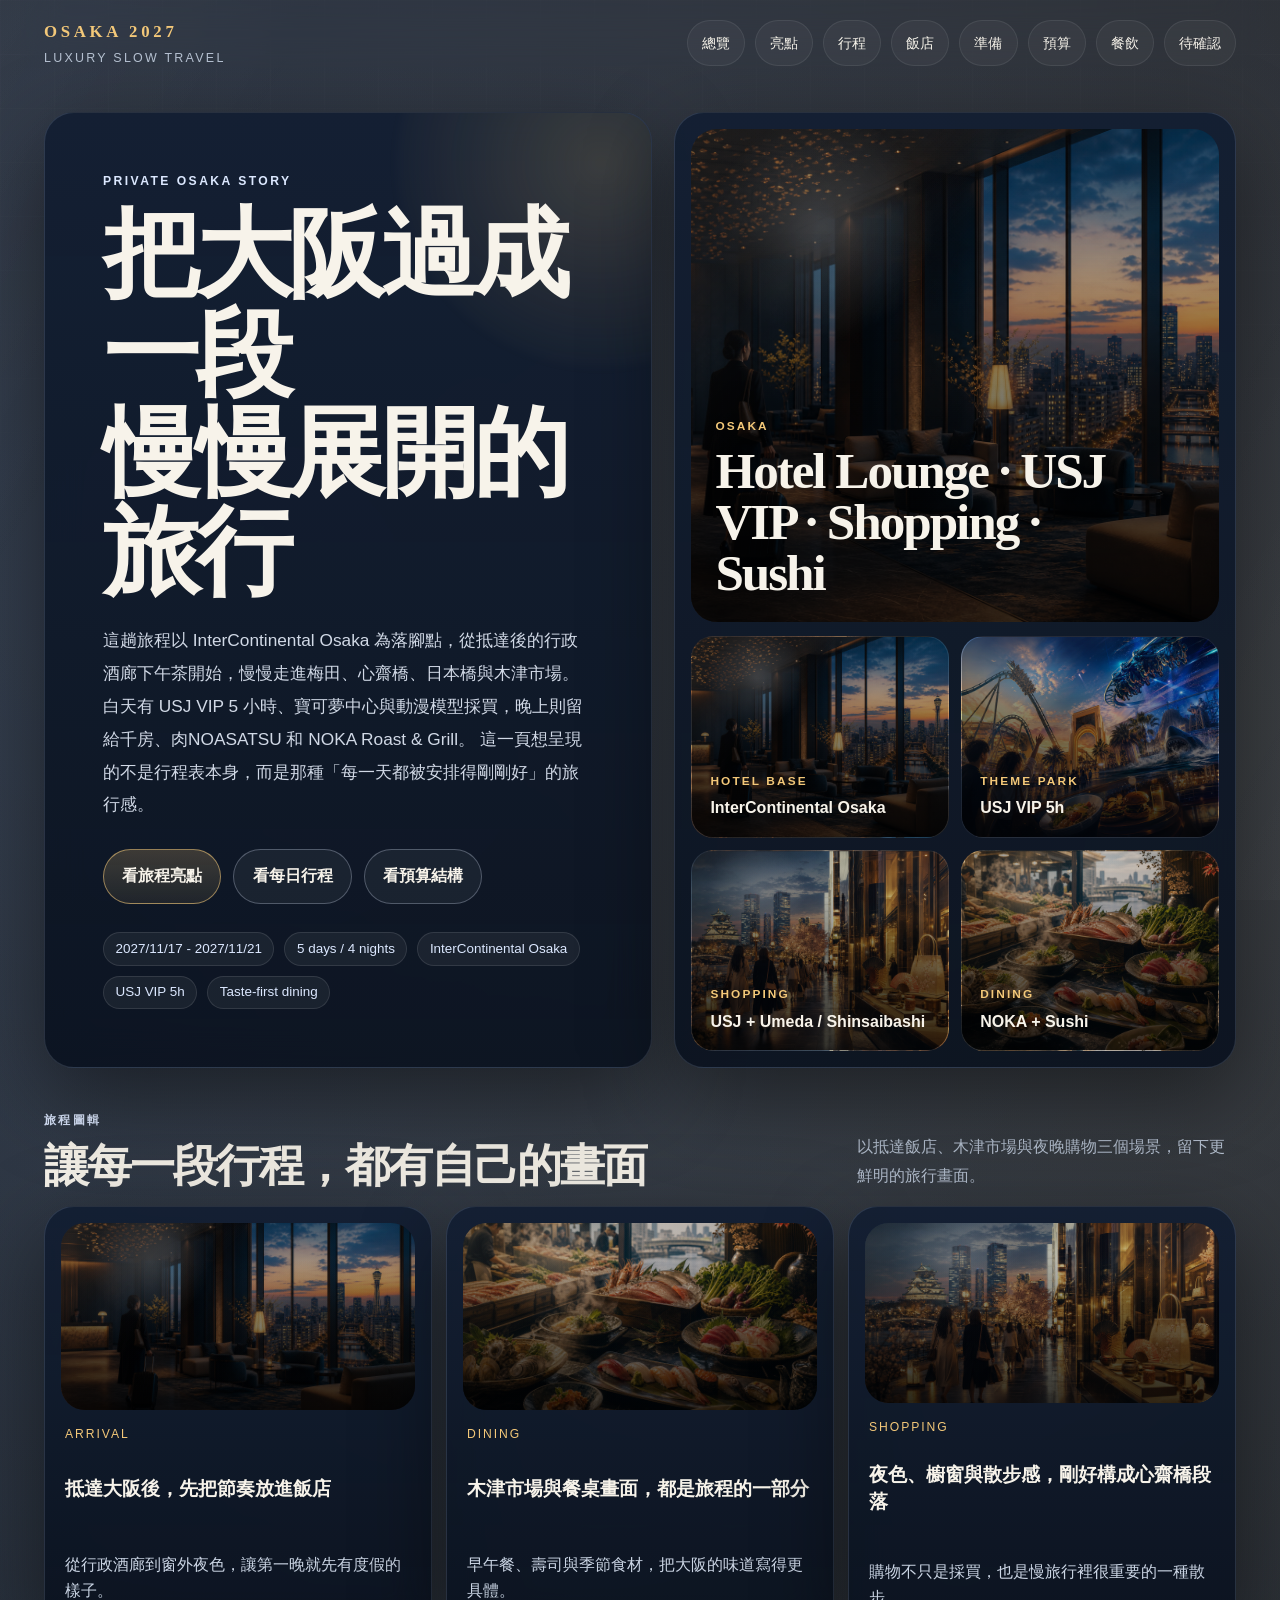
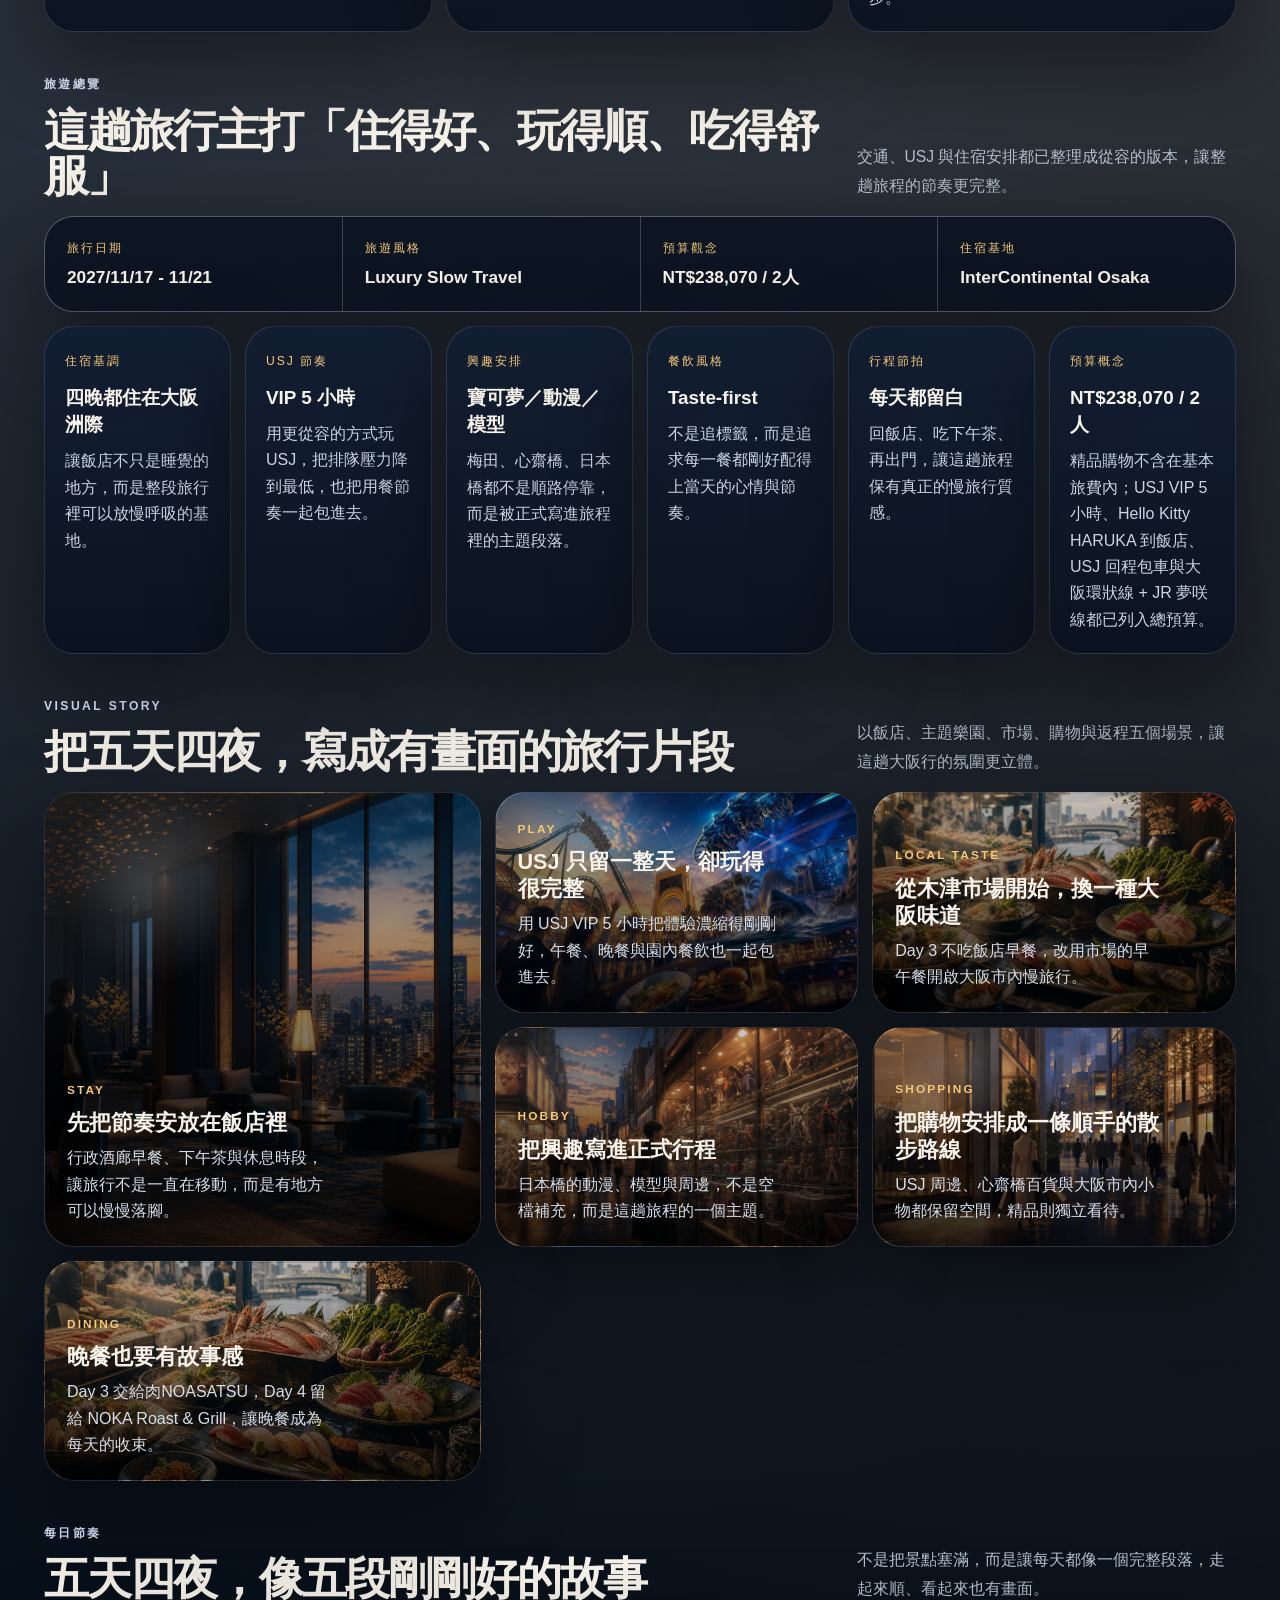
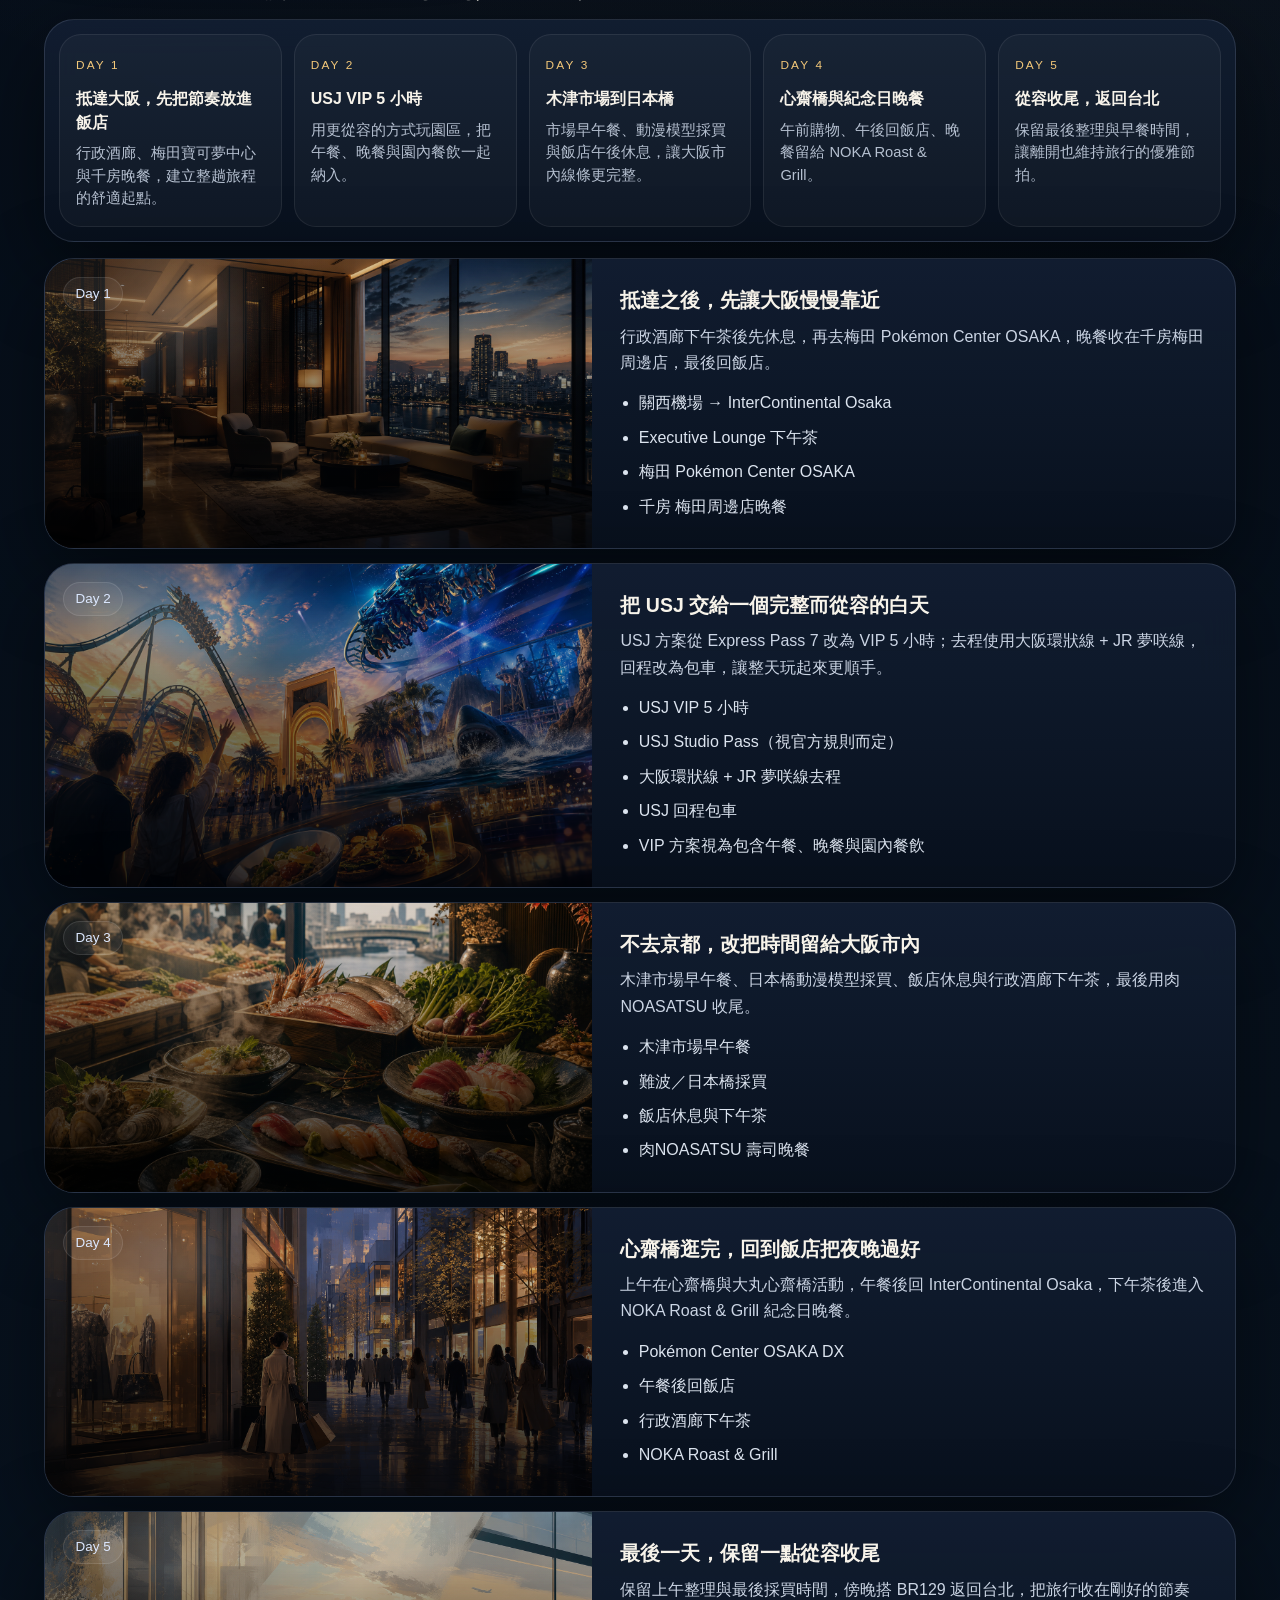
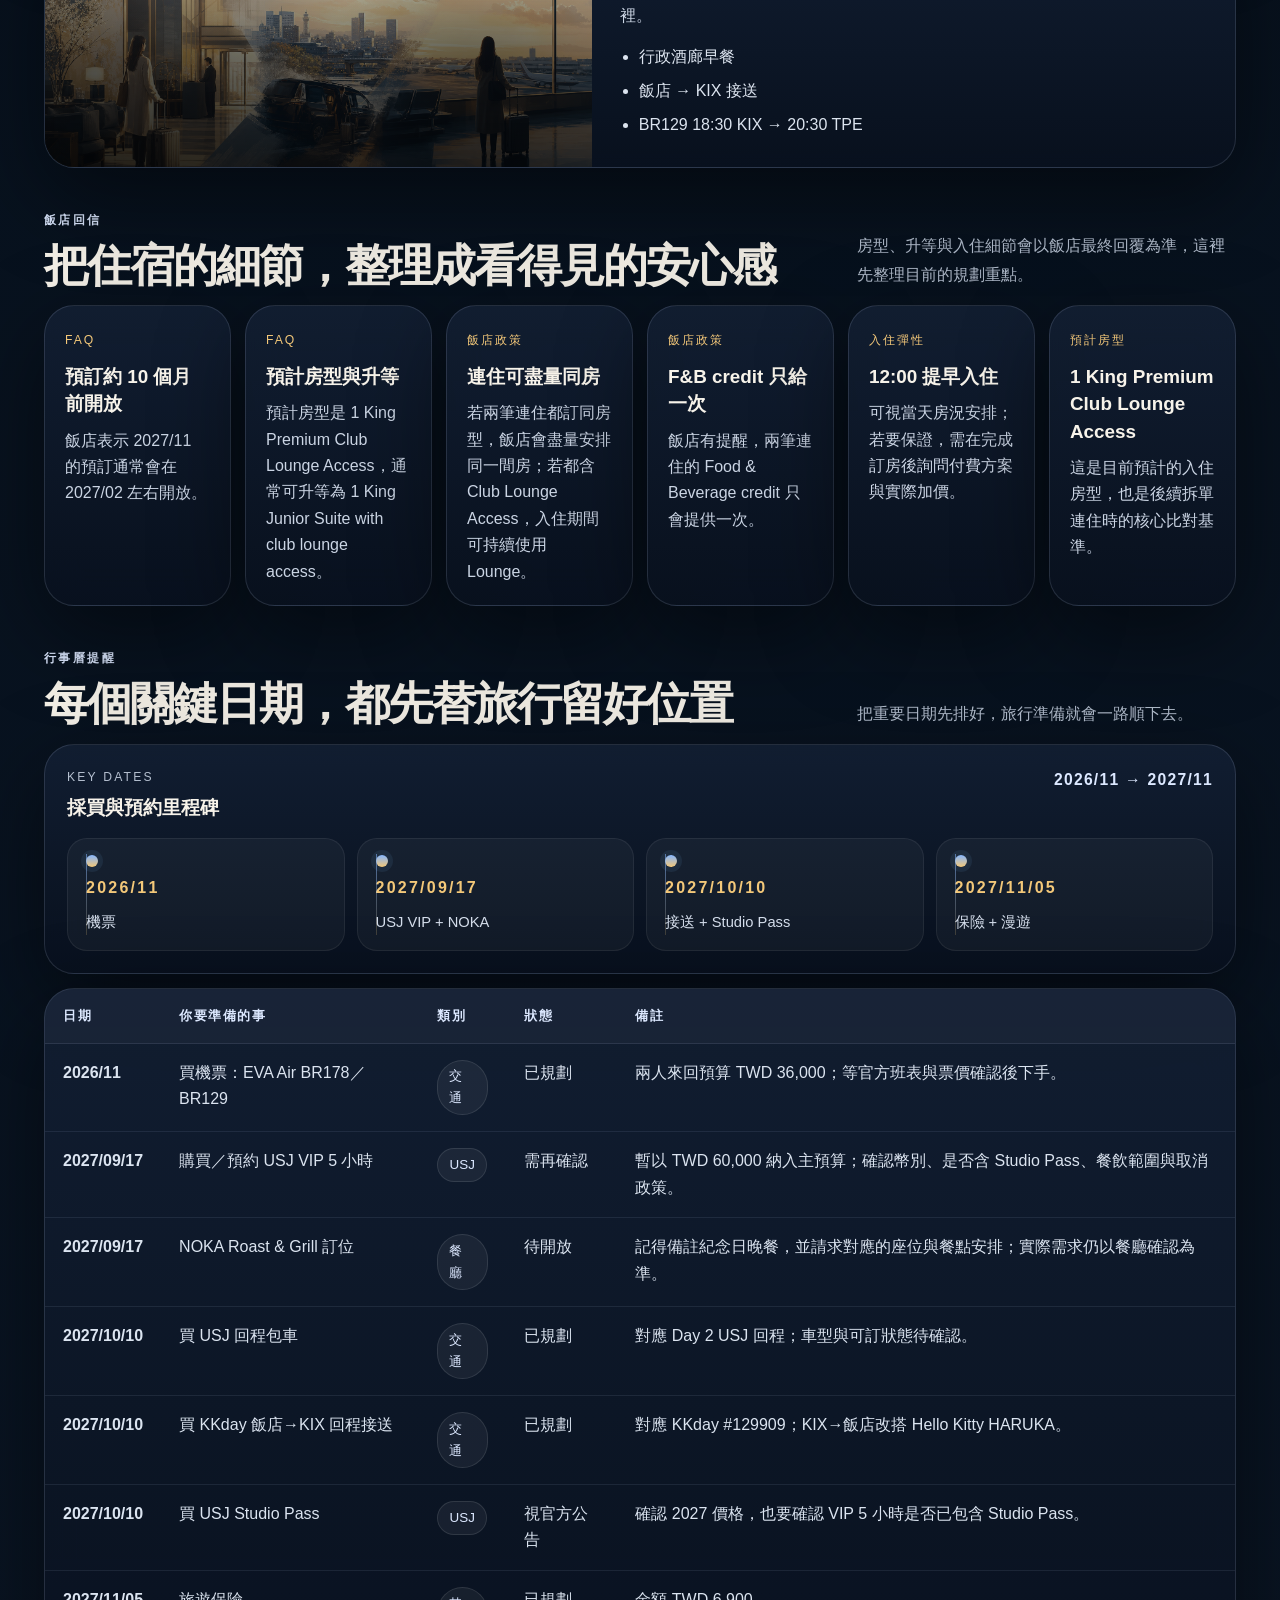
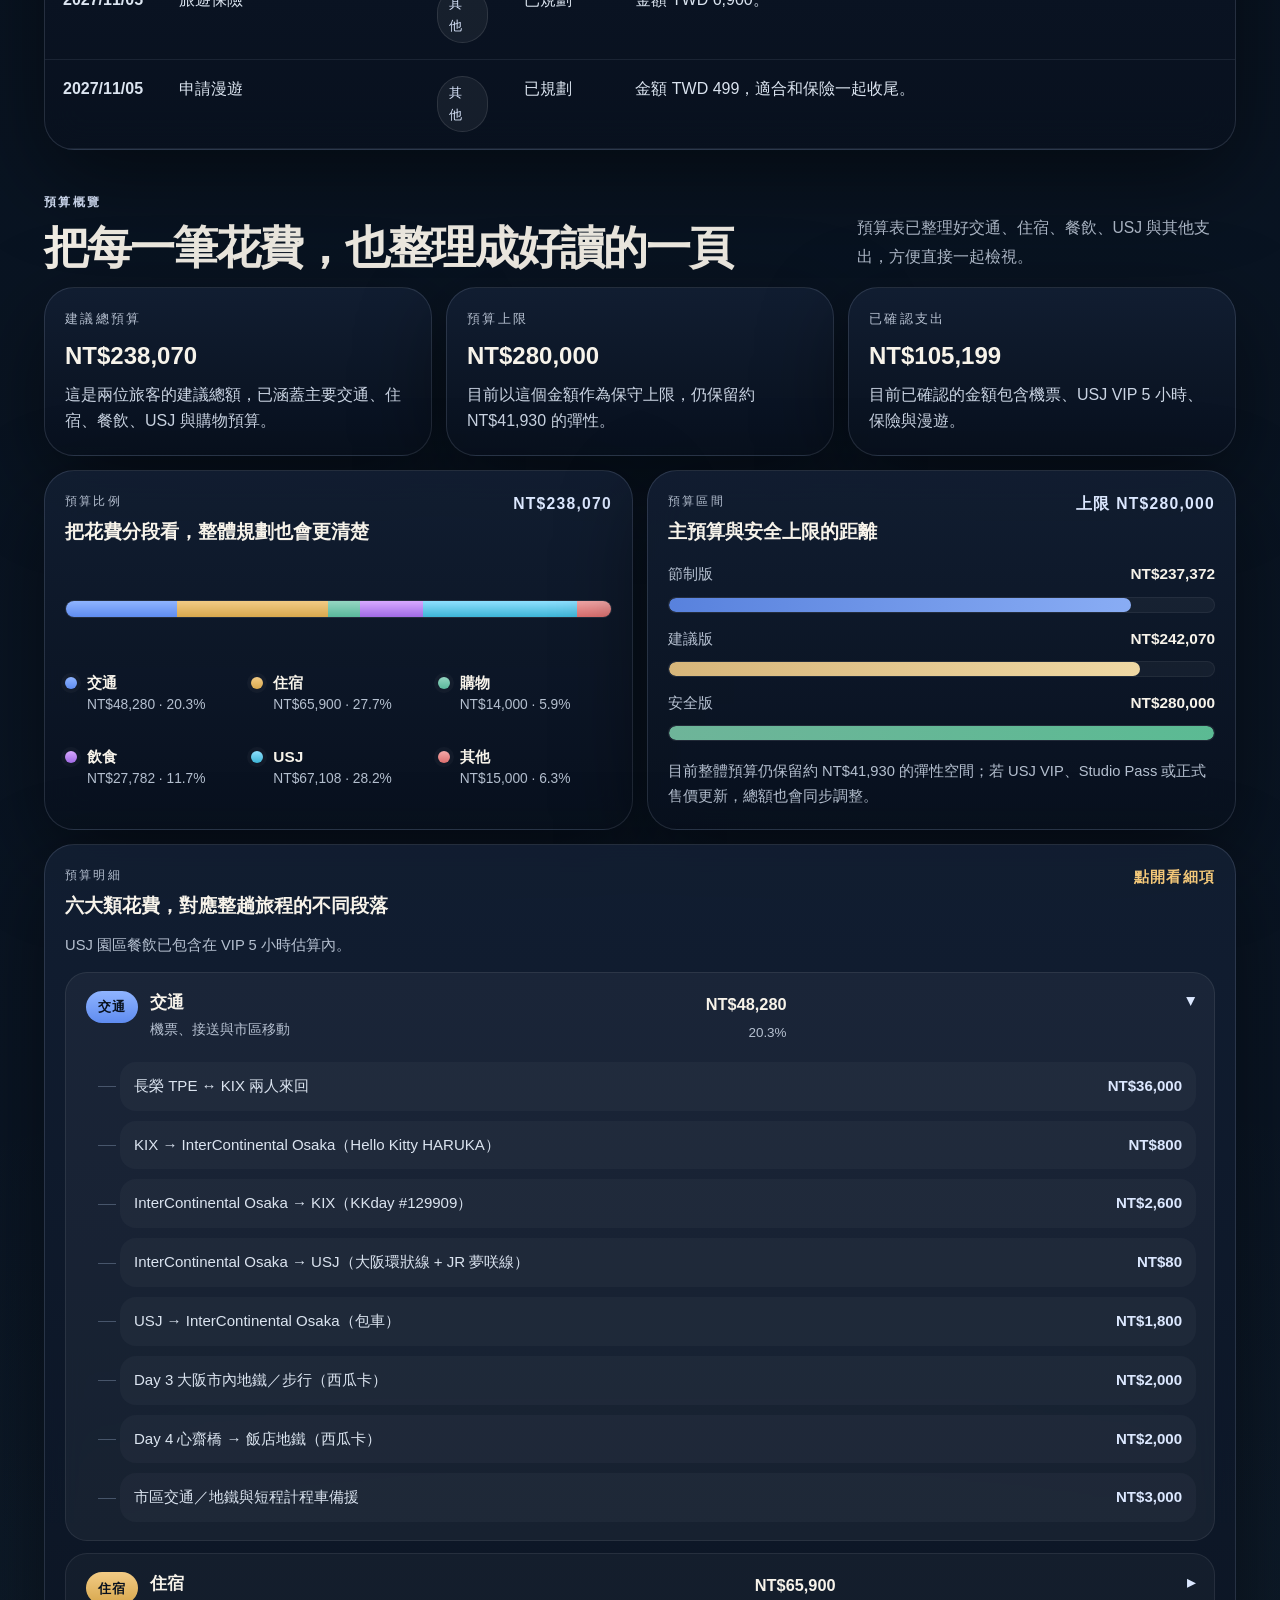
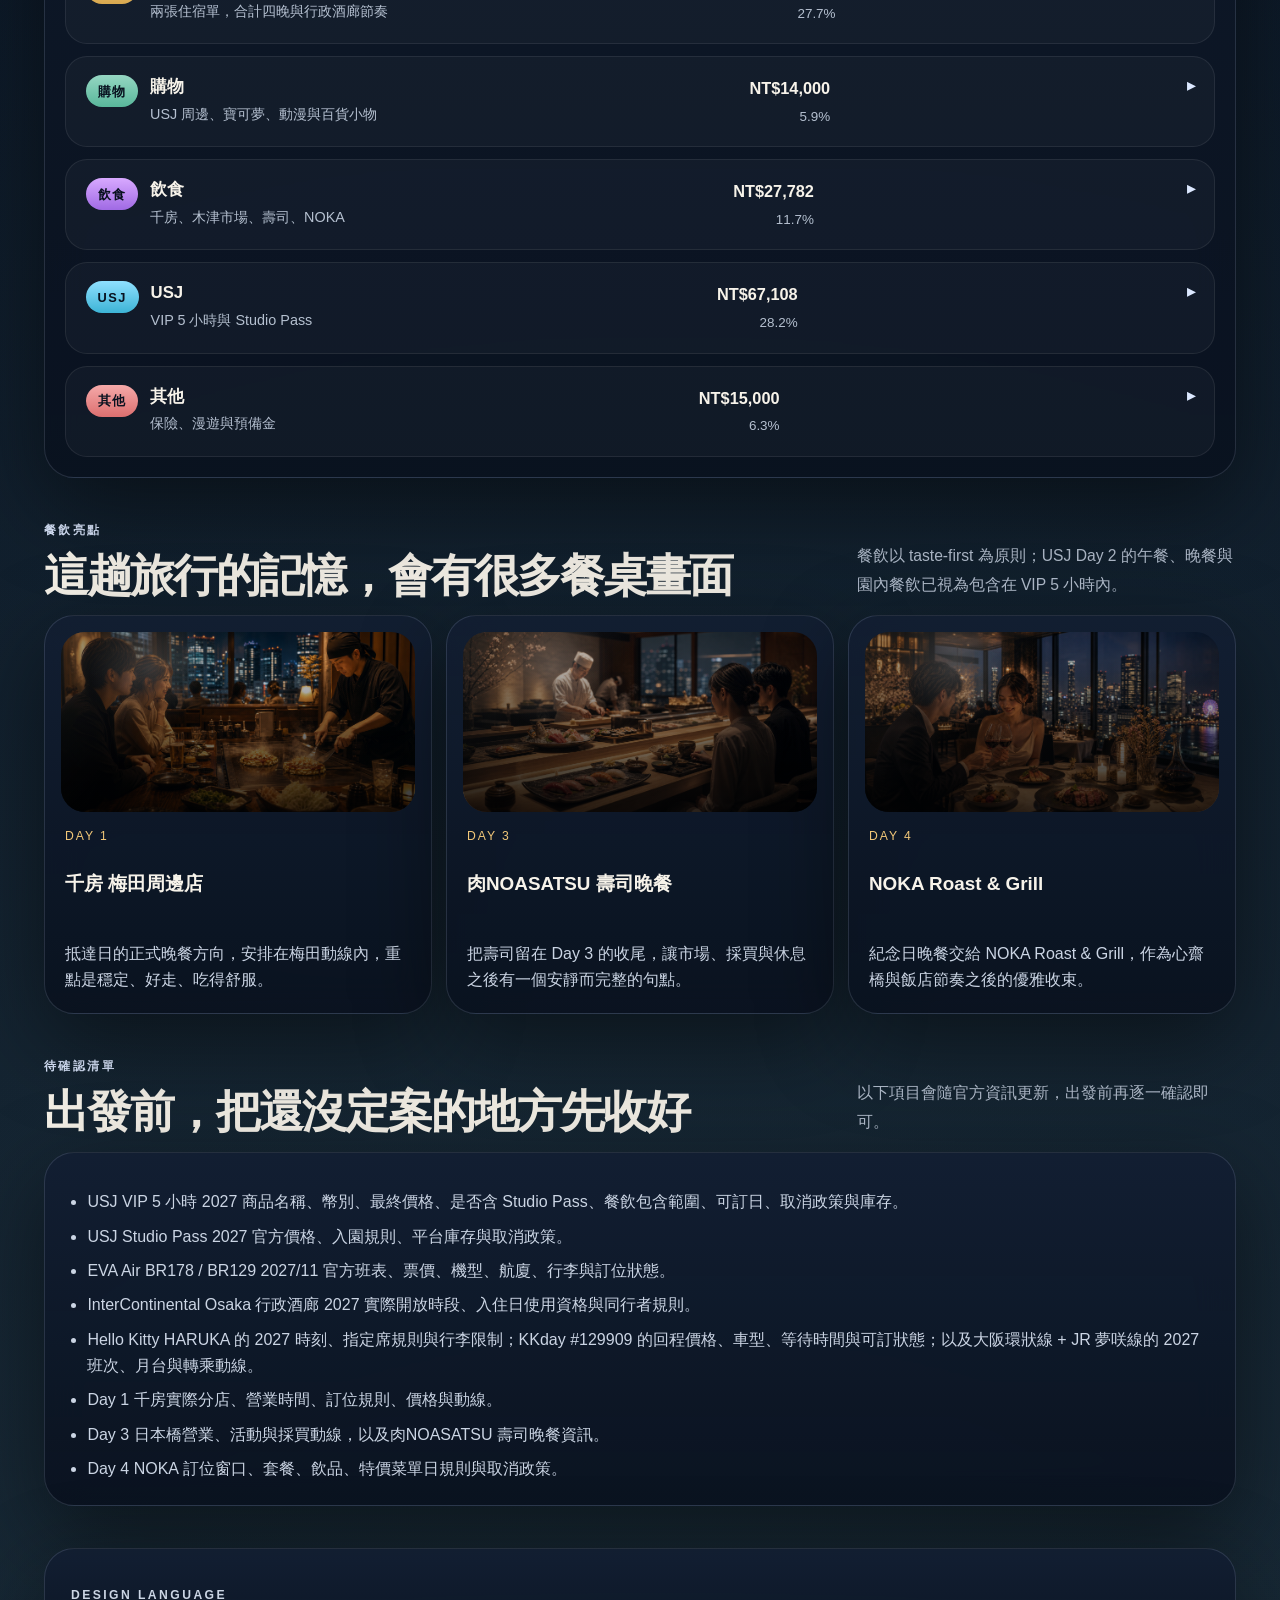
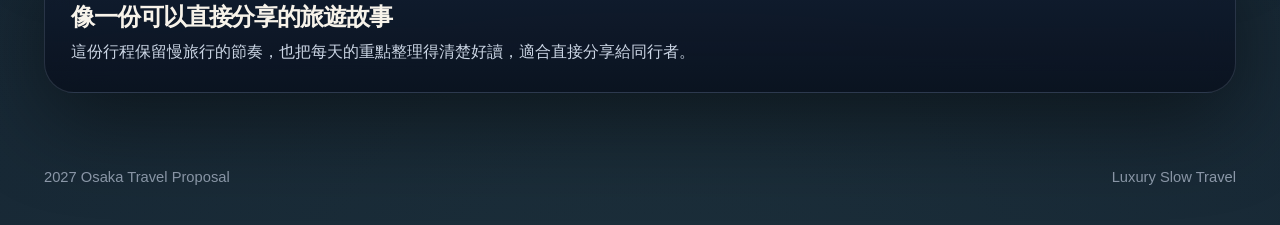
==== commit 4e941aa2: "Polish public-facing budget copy" ====
--- a/web/index.html
+++ b/web/index.html
@@ -85,7 +85,7 @@
     <section id="gallery" class="section">
       <div class="section-heading split-heading">
         <div>
-          <p class="eyebrow">Illustration Set</p>
+          <p class="eyebrow">旅程圖輯</p>
           <h2>讓每一段行程，都有自己的畫面</h2>
         </div>
         <p class="section-lead">
@@ -186,7 +186,7 @@
           <h2>把五天四夜，寫成有畫面的旅行片段</h2>
         </div>
         <p class="section-lead">
-          這一版開始補上生成插圖，讓提案不只讀得順，也能一眼看見每一天的氛圍與節奏。
+          以飯店、主題樂園、市場、購物與返程五個場景，讓這趟大阪行的氛圍更立體。
         </p>
       </div>
 
@@ -347,7 +347,6 @@
         <div class="chart-head"><div><p class="chart-kicker">Key dates</p><h3>採買與預約里程碑</h3></div><strong>2026/11 → 2027/11</strong></div>
         <div class="milestone-track" aria-label="採買與預約里程碑時間軸">
           <div class="milestone"><span class="milestone-dot"></span><strong>2026/11</strong><span>機票</span></div>
-          <div class="milestone"><span class="milestone-dot"></span><strong>2026/12</strong><span>Ambassador</span></div>
           <div class="milestone"><span class="milestone-dot"></span><strong>2027/09/17</strong><span>USJ VIP + NOKA</span></div>
           <div class="milestone"><span class="milestone-dot"></span><strong>2027/10/10</strong><span>接送 + Studio Pass</span></div>
           <div class="milestone"><span class="milestone-dot"></span><strong>2027/11/05</strong><span>保險 + 漫遊</span></div>
@@ -359,7 +358,6 @@
           <thead><tr><th>日期</th><th>你要準備的事</th><th>類別</th><th>狀態</th><th>備註</th></tr></thead>
           <tbody>
             <tr><td><strong>2026/11</strong></td><td>買機票：EVA Air BR178／BR129</td><td><span class="tag">交通</span></td><td>已規劃</td><td>兩人來回預算 TWD 36,000；等官方班表與票價確認後下手。</td></tr>
-            <tr><td><strong>2026/12</strong></td><td>續約洲際酒店大使 Ambassador</td><td><span class="tag">住宿／會員費</span></td><td>已規劃</td><td>金額 USD 250，先不硬轉 TWD。</td></tr>
             <tr><td><strong>2027/09/17</strong></td><td>購買／預約 USJ VIP 5 小時</td><td><span class="tag">USJ</span></td><td>需再確認</td><td>暫以 TWD 60,000 納入主預算；確認幣別、是否含 Studio Pass、餐飲範圍與取消政策。</td></tr>
             <tr><td><strong>2027/09/17</strong></td><td>NOKA Roast & Grill 訂位</td><td><span class="tag">餐廳</span></td><td>待開放</td><td>記得備註紀念日晚餐，並請求對應的座位與餐點安排；實際需求仍以餐廳確認為準。</td></tr>
             <tr><td><strong>2027/10/10</strong></td><td>買 USJ 回程包車</td><td><span class="tag">交通</span></td><td>已規劃</td><td>對應 Day 2 USJ 回程；車型與可訂狀態待確認。</td></tr>
@@ -374,7 +372,7 @@
 
     <section id="budget" class="section">
       <div class="section-heading split-heading">
-        <div><p class="eyebrow">預算管理</p><h2>把每一筆花費，也寫進旅程故事裡</h2></div>
+        <div><p class="eyebrow">預算概覽</p><h2>把每一筆花費，也整理成好讀的一頁</h2></div>
         <p class="section-lead">預算表已整理好交通、住宿、餐飲、USJ 與其他支出，方便直接一起檢視。</p>
       </div>
       <div id="budget-app"></div>
@@ -402,7 +400,6 @@
           <li>USJ VIP 5 小時 2027 商品名稱、幣別、最終價格、是否含 Studio Pass、餐飲包含範圍、可訂日、取消政策與庫存。</li>
           <li>USJ Studio Pass 2027 官方價格、入園規則、平台庫存與取消政策。</li>
           <li>EVA Air BR178 / BR129 2027/11 官方班表、票價、機型、航廈、行李與訂位狀態。</li>
-          <li>InterContinental Ambassador 續約費、BOGO 規則與會員禮遇細節。</li>
           <li>InterContinental Osaka 行政酒廊 2027 實際開放時段、入住日使用資格與同行者規則。</li>
           <li>Hello Kitty HARUKA 的 2027 時刻、指定席規則與行李限制；KKday #129909 的回程價格、車型、等待時間與可訂狀態；以及大阪環狀線 + JR 夢咲線的 2027 班次、月台與轉乘動線。</li>
           <li>Day 1 千房實際分店、營業時間、訂位規則、價格與動線。</li>
@@ -417,7 +414,7 @@
         <p class="eyebrow">Design language</p>
         <h2>像一份可以直接分享的旅遊故事</h2>
         <p>
-          這份提案保留慢旅行的節奏，也把每天的重點整理得清楚好讀，適合直接分享給同行者。
+          這份行程保留慢旅行的節奏，也把每天的重點整理得清楚好讀，適合直接分享給同行者。
         </p>
       </div>
     </section>
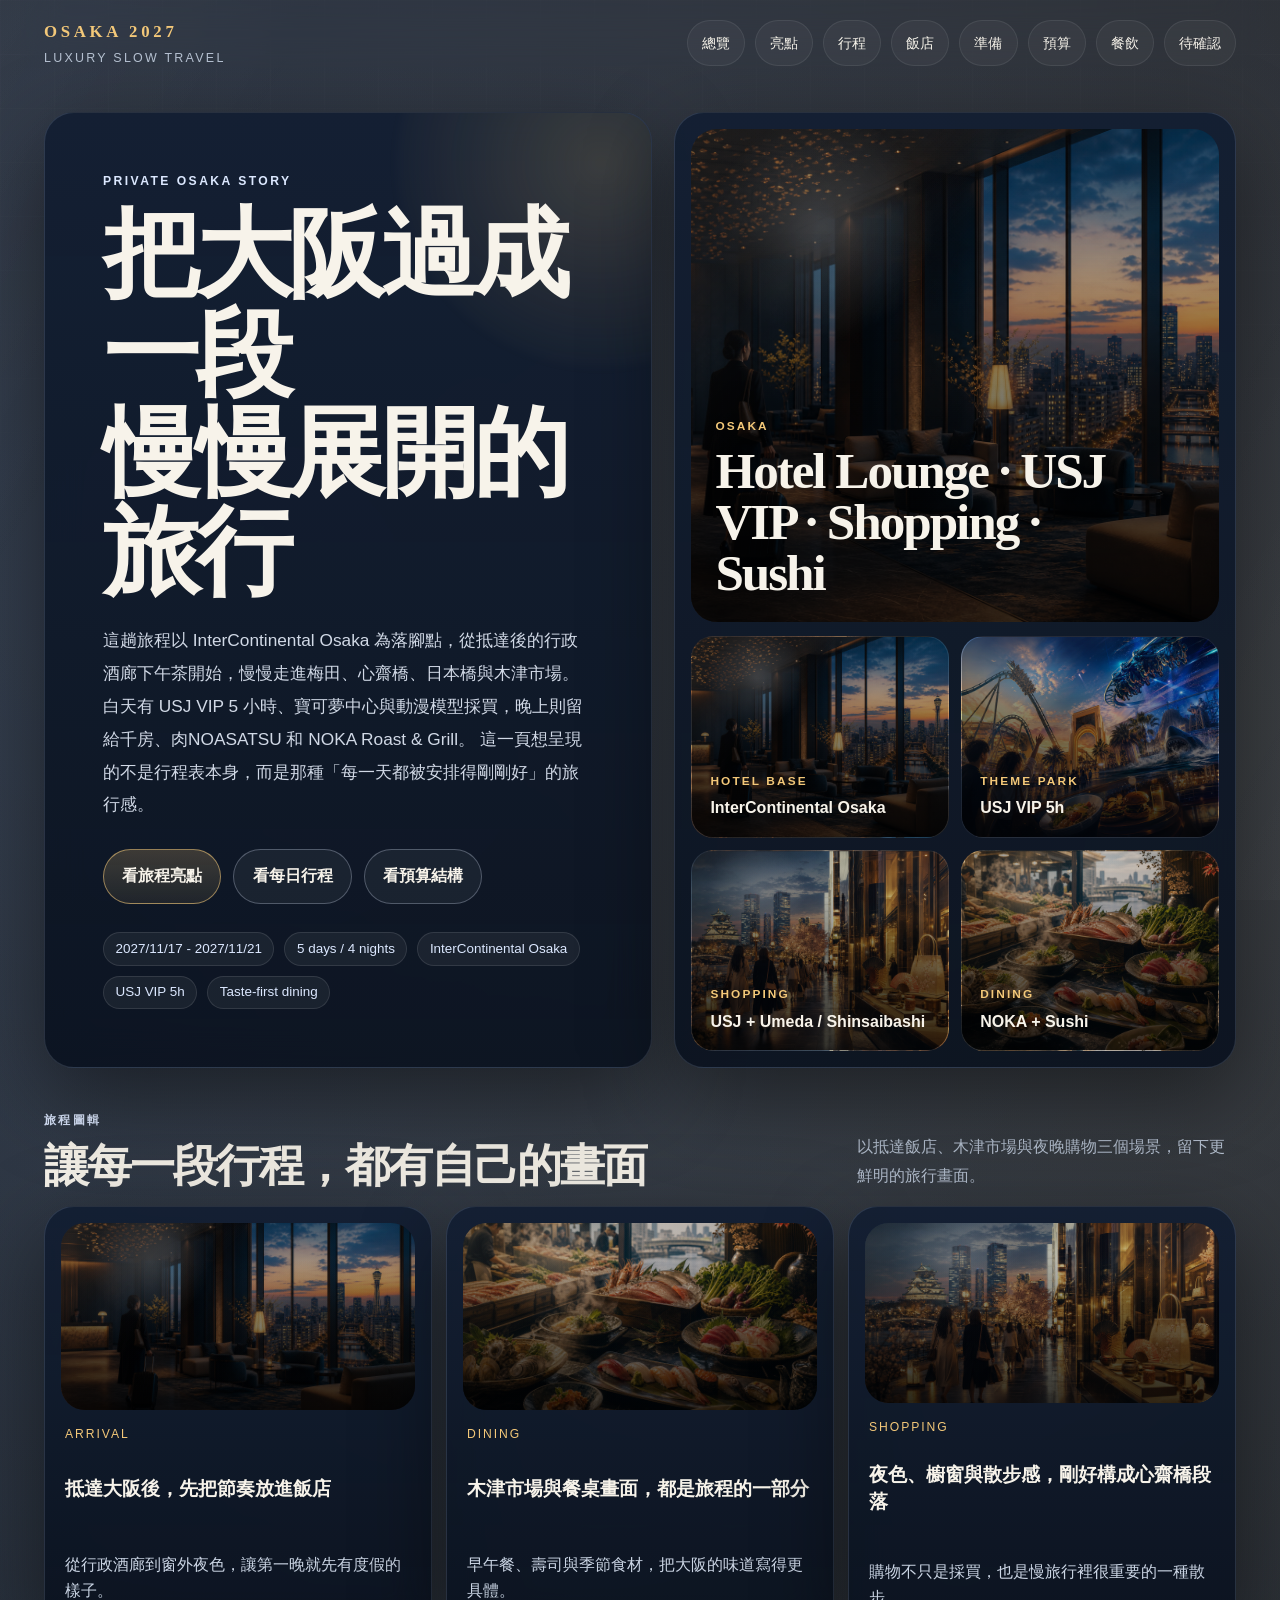
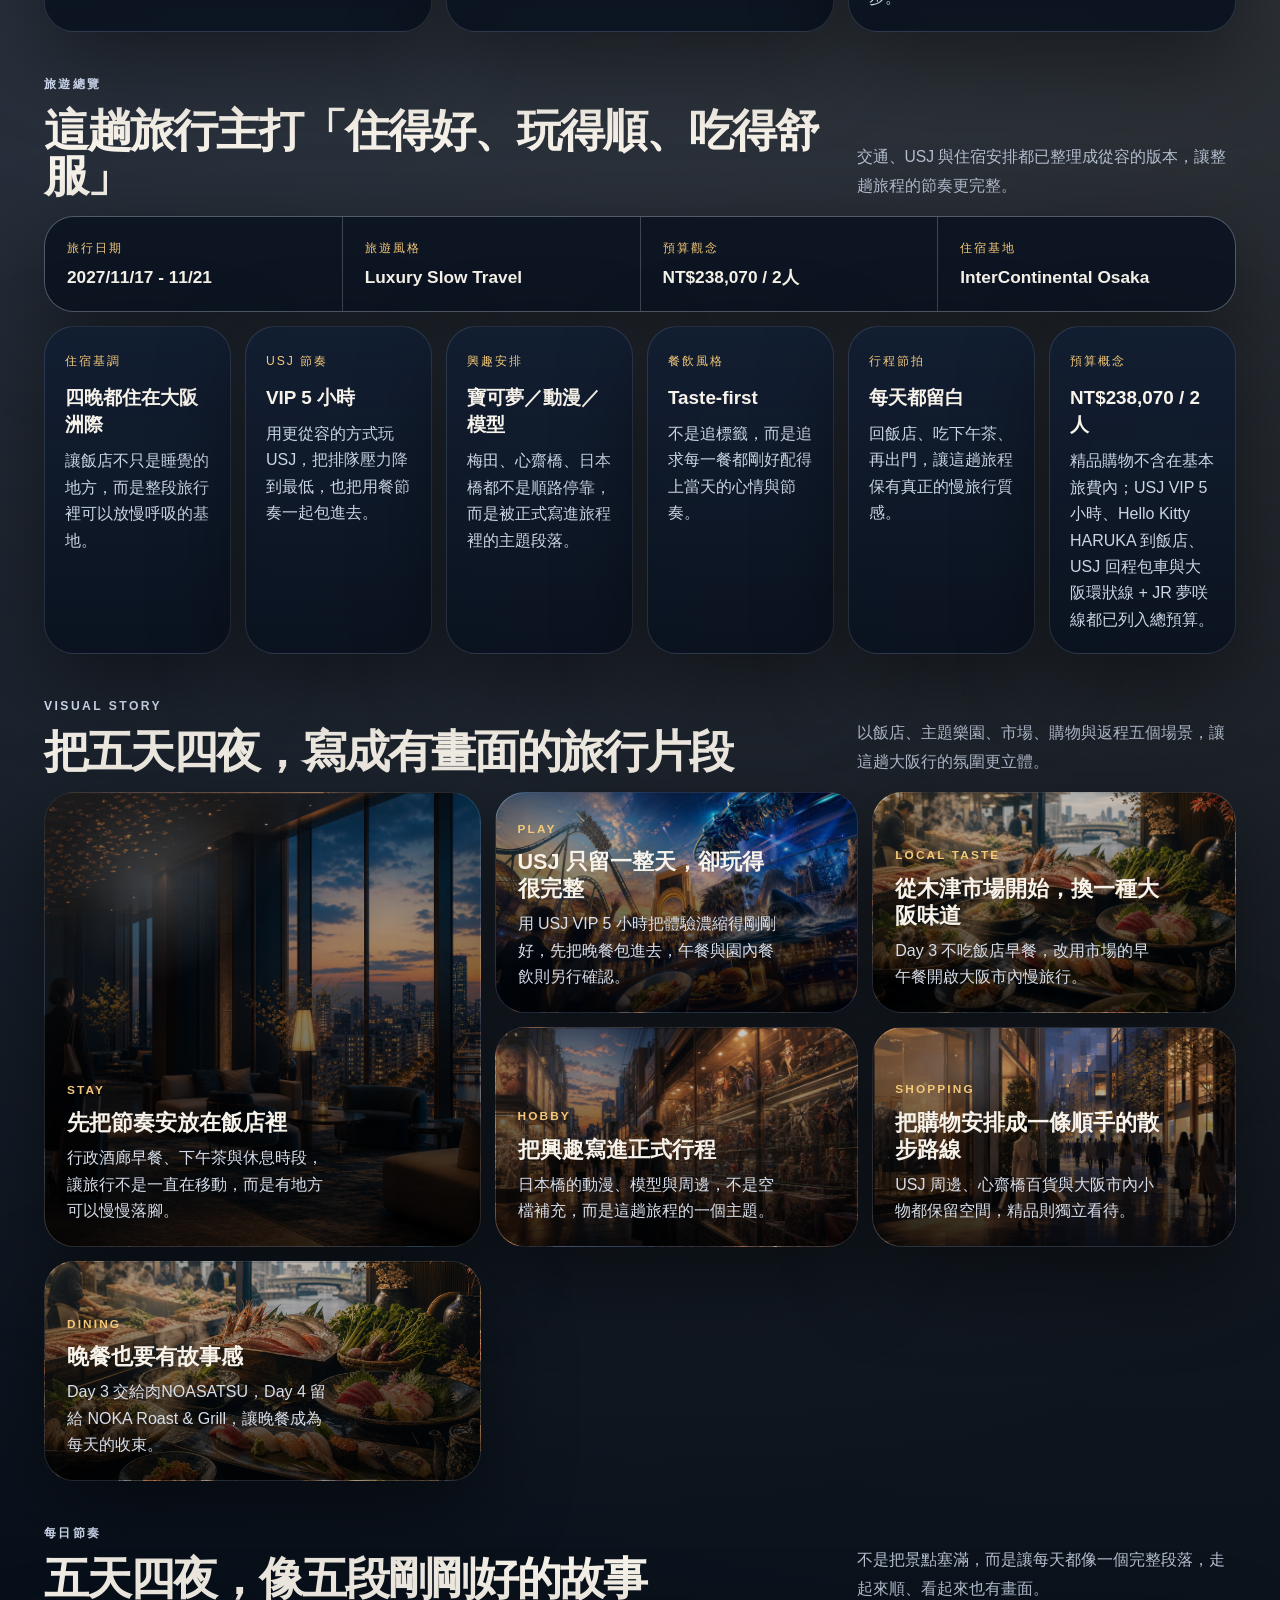
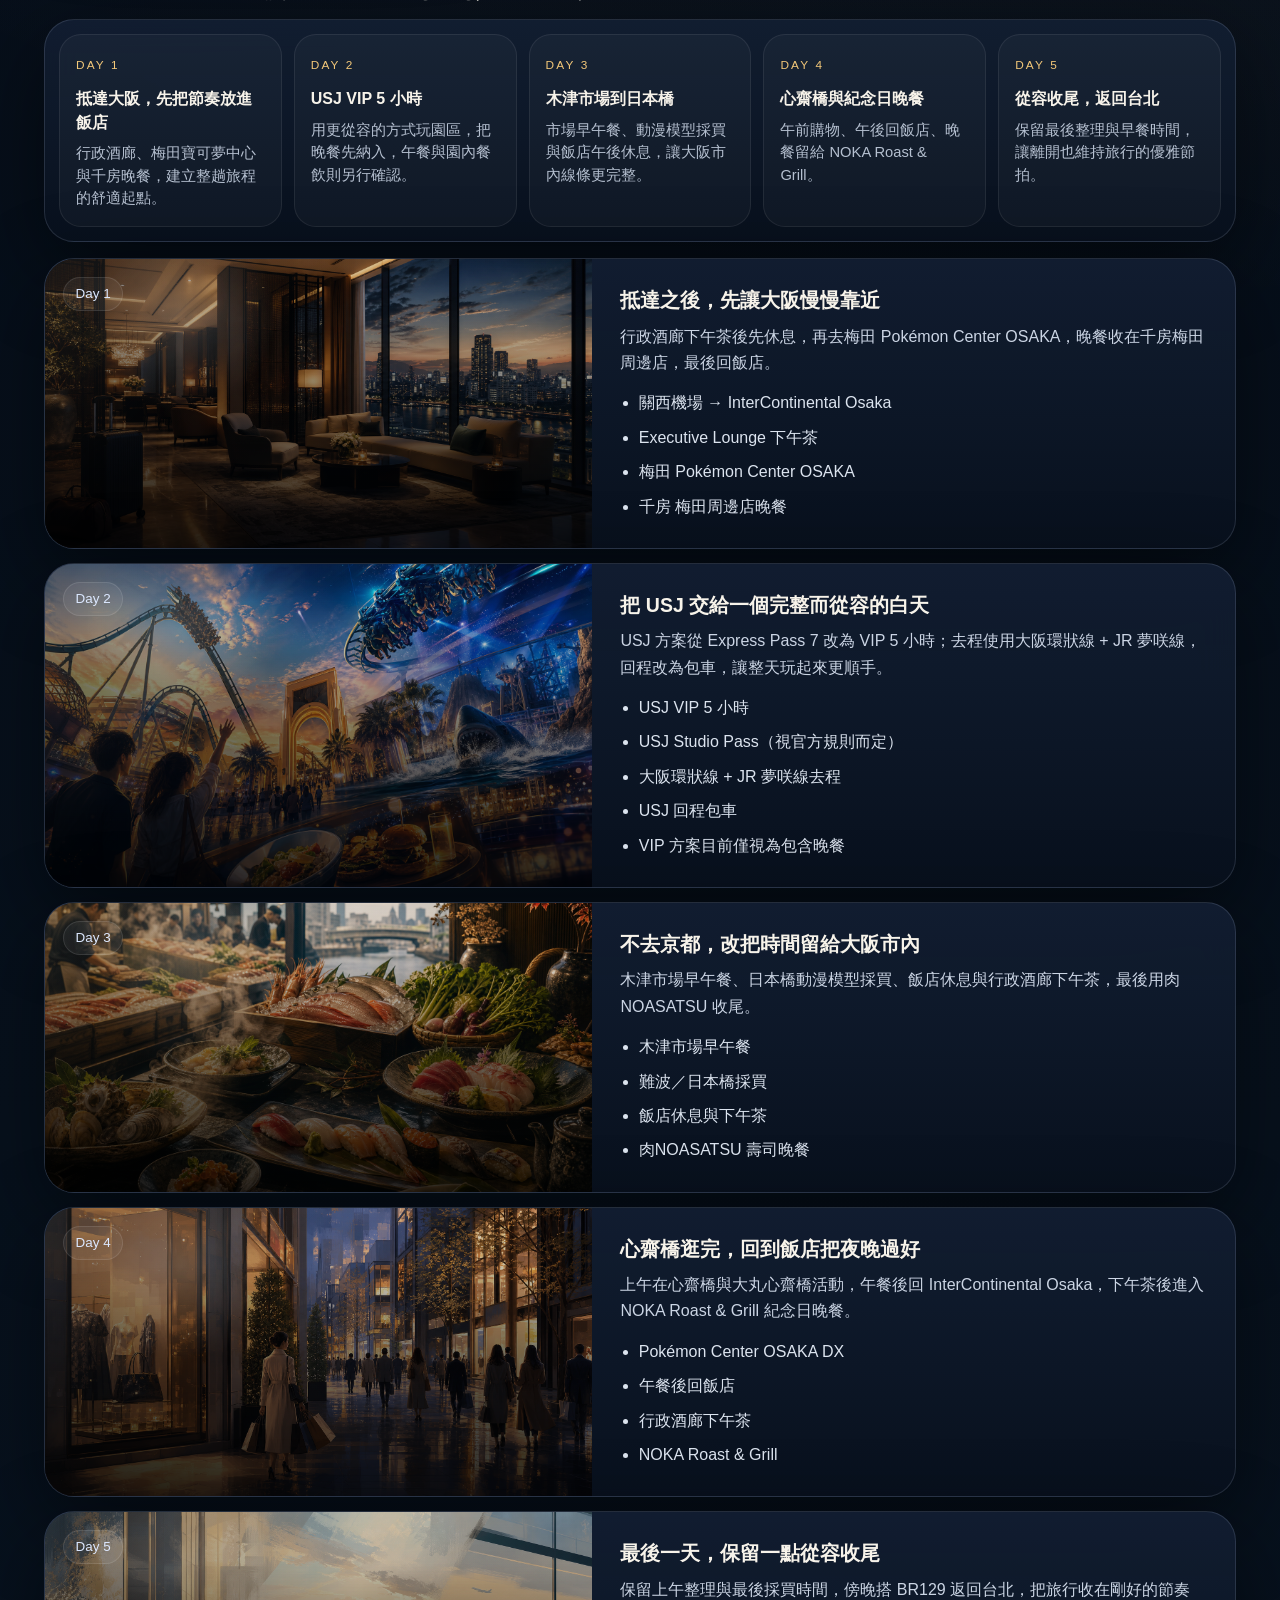
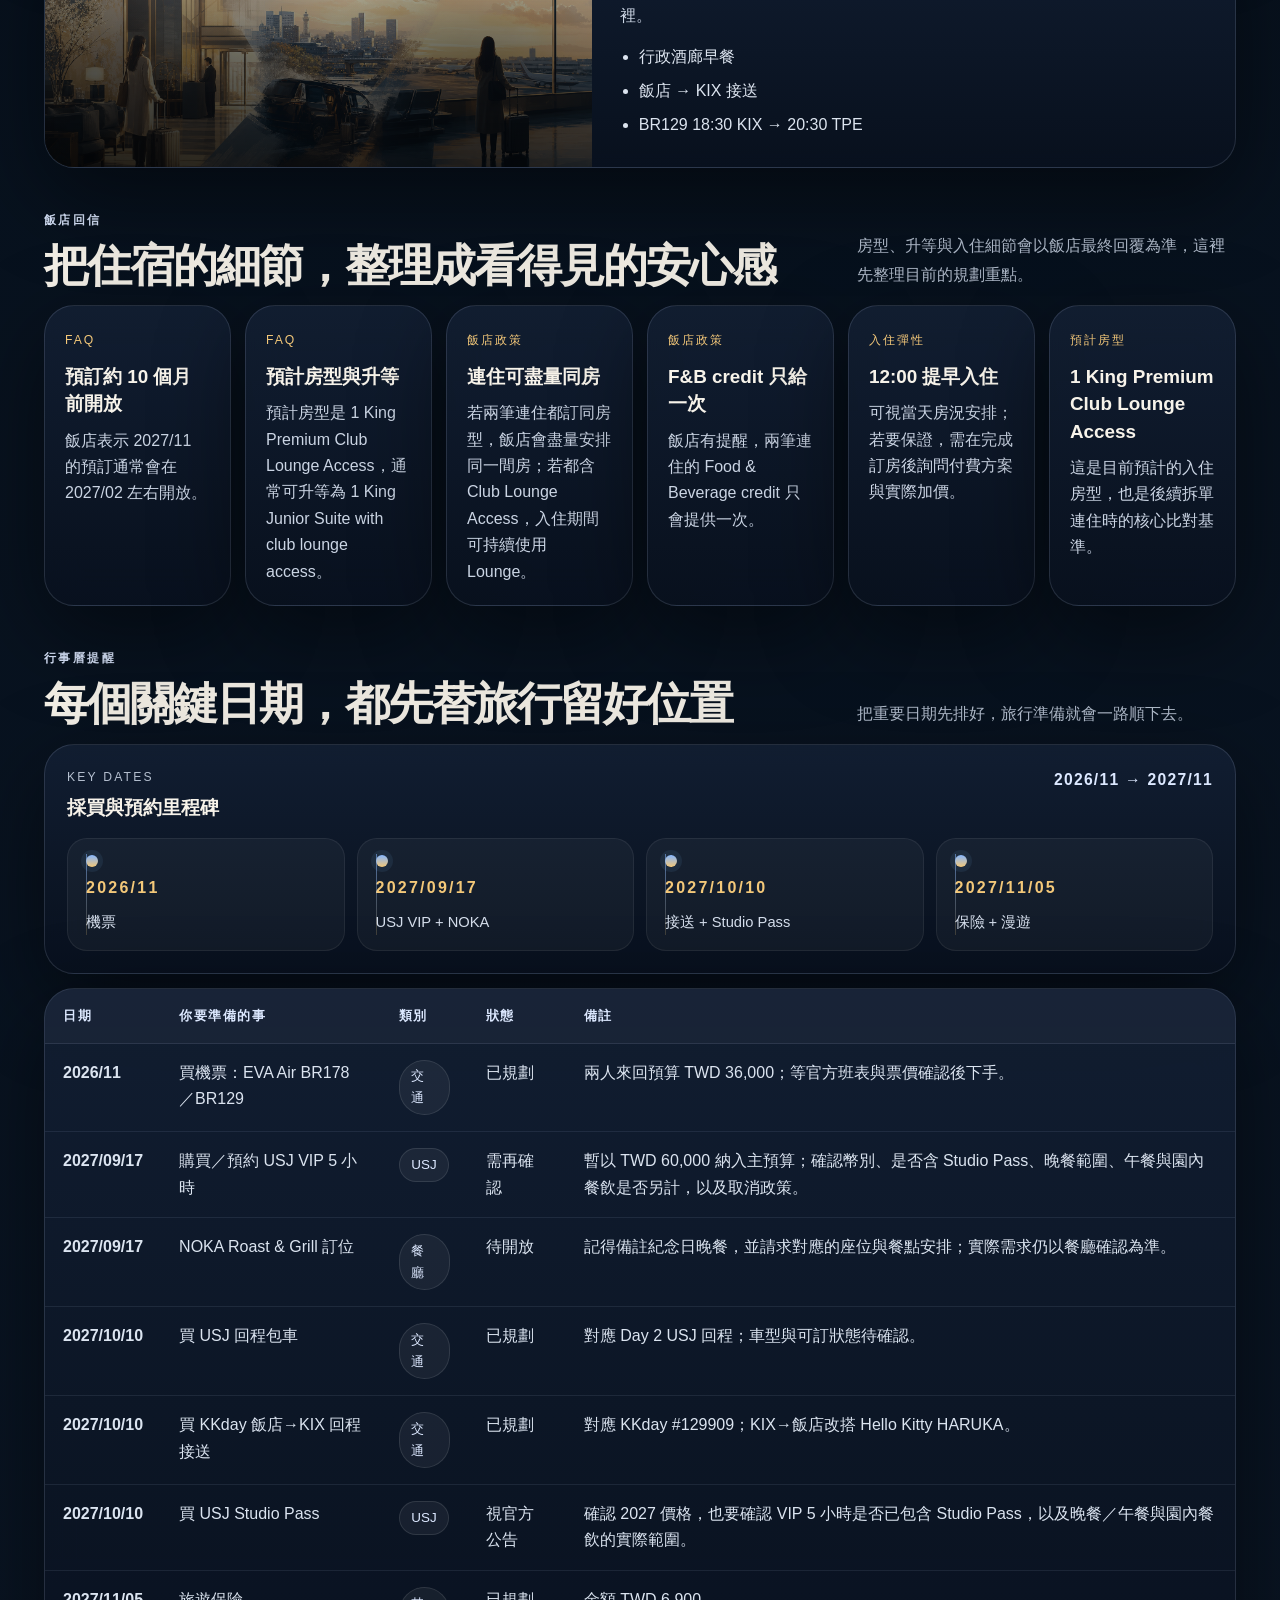
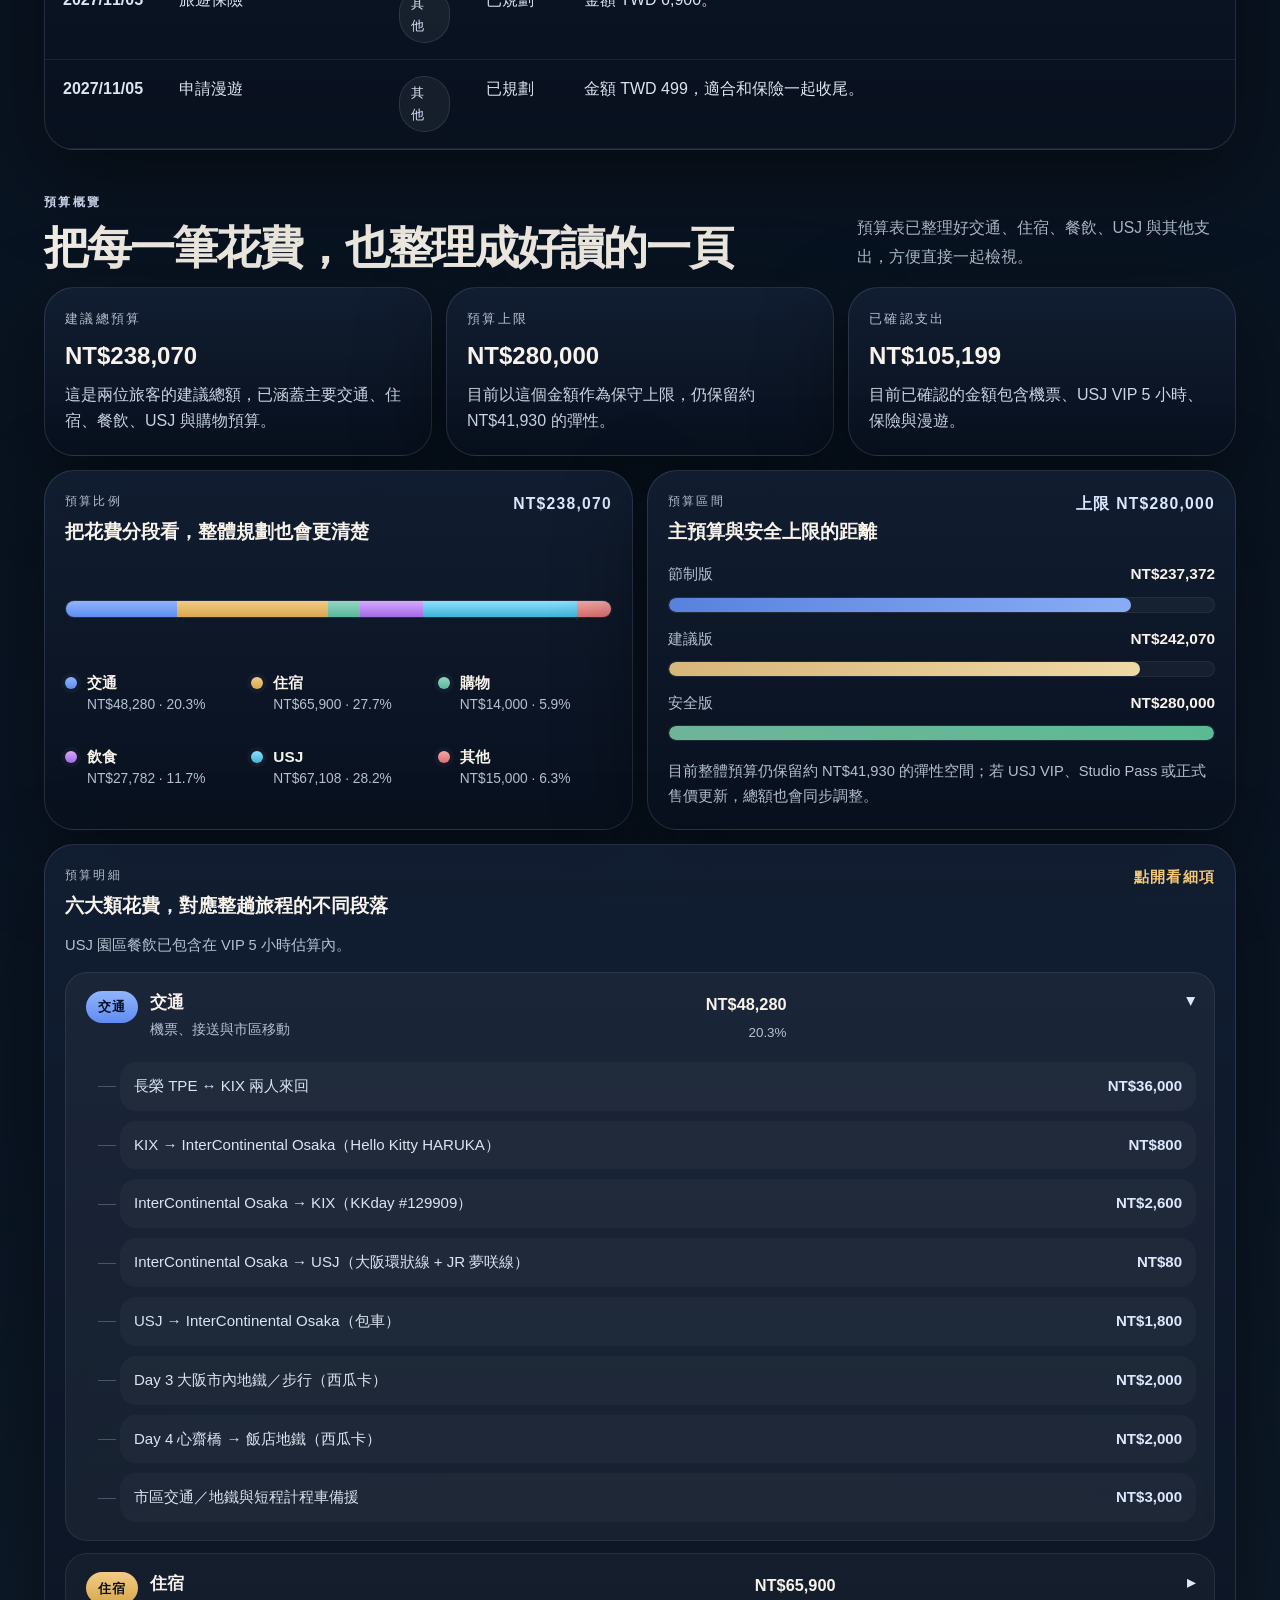
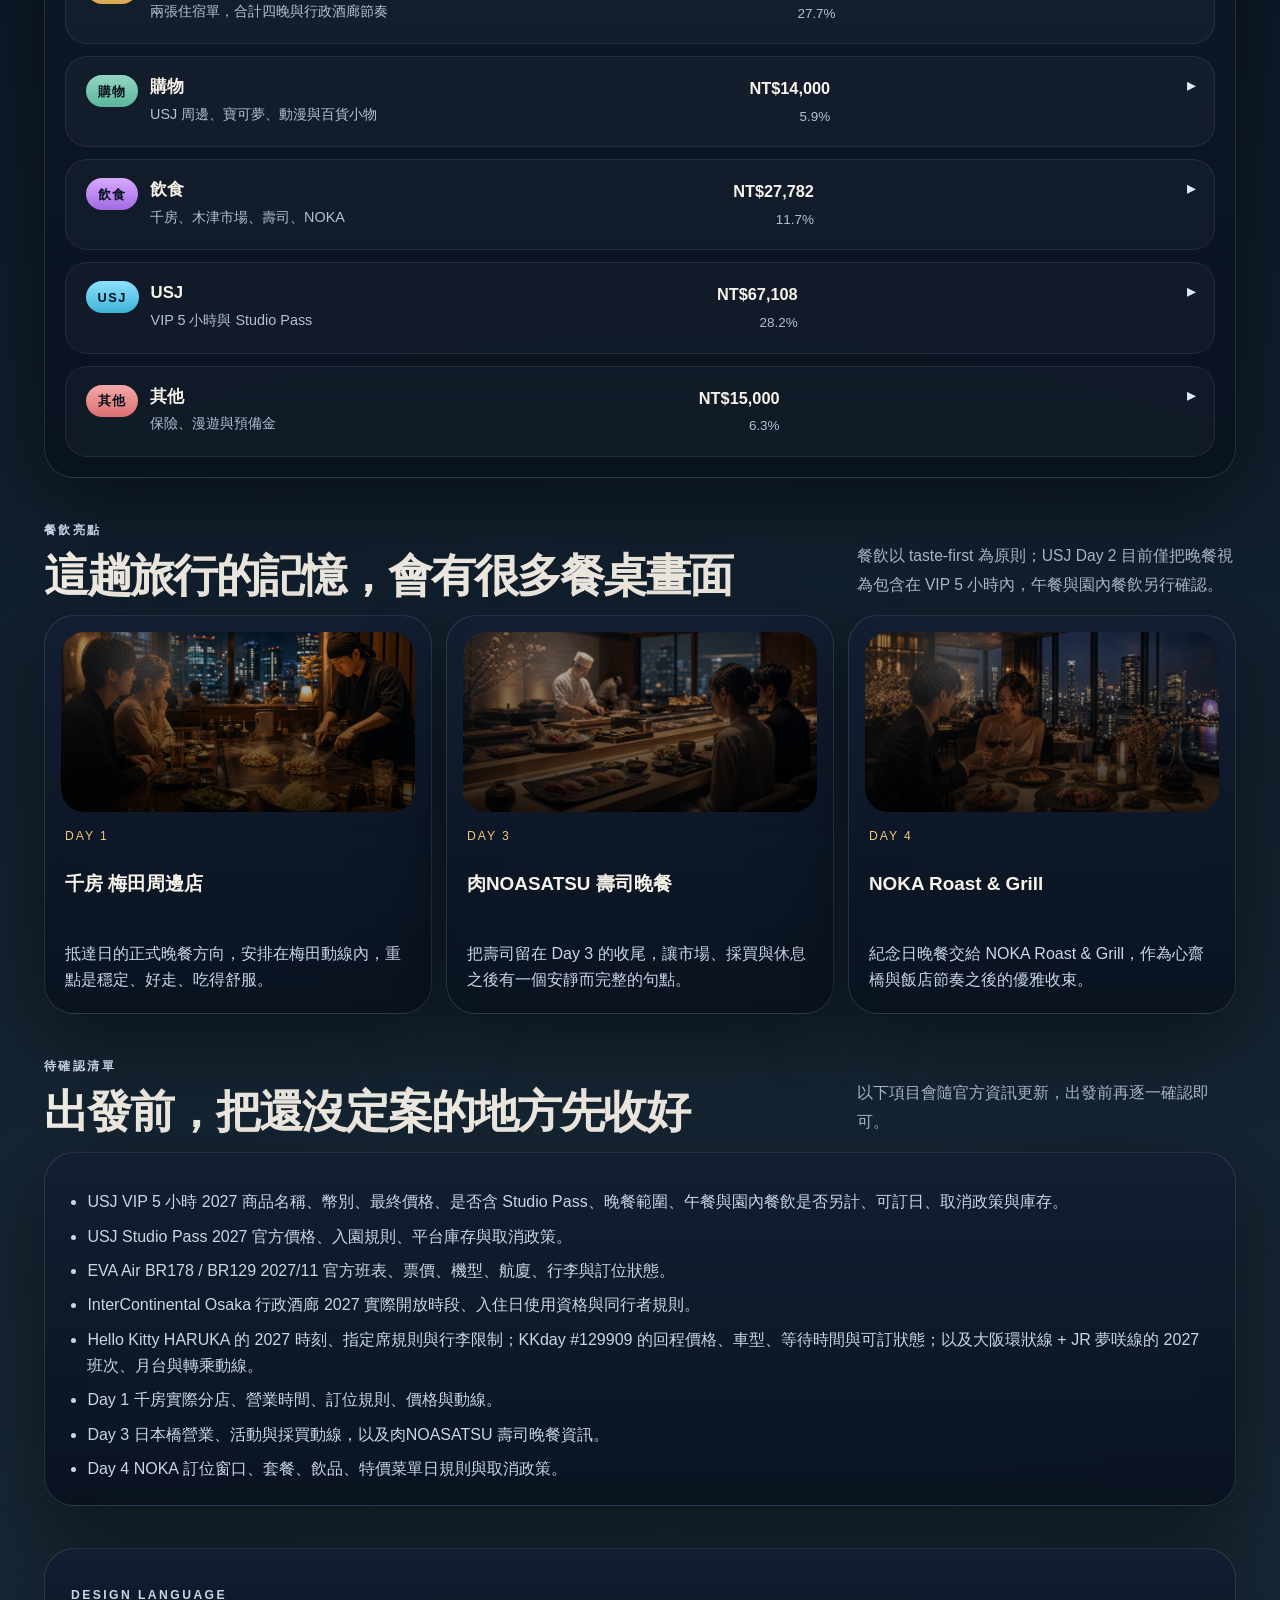
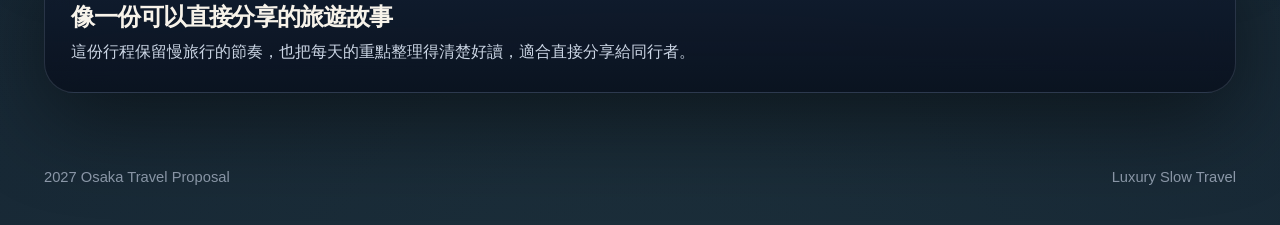
==== commit 4c5740ae: "Clarify USJ VIP 5h dinner-only scope" ====
--- a/web/index.html
+++ b/web/index.html
@@ -202,7 +202,7 @@
           <div class="visual-copy">
             <span>Play</span>
             <h3>USJ 只留一整天，卻玩得很完整</h3>
-            <p>用 USJ VIP 5 小時把體驗濃縮得剛剛好，午餐、晚餐與園內餐飲也一起包進去。</p>
+            <p>用 USJ VIP 5 小時把體驗濃縮得剛剛好，先把晚餐包進去，午餐與園內餐飲則另行確認。</p>
           </div>
         </article>
         <article class="visual-card scene-market image-market panel">
@@ -256,7 +256,7 @@
         <div class="proposal-item">
           <span>Day 2</span>
           <strong>USJ VIP 5 小時</strong>
-          <p>用更從容的方式玩園區，把午餐、晚餐與園內餐飲一起納入。</p>
+          <p>用更從容的方式玩園區，把晚餐先納入，午餐與園內餐飲則另行確認。</p>
         </div>
         <div class="proposal-item">
           <span>Day 3</span>
@@ -290,7 +290,7 @@
           <div class="day-body">
             <h3>把 USJ 交給一個完整而從容的白天</h3>
             <p>USJ 方案從 Express Pass 7 改為 VIP 5 小時；去程使用大阪環狀線 + JR 夢咲線，回程改為包車，讓整天玩起來更順手。</p>
-            <ul><li>USJ VIP 5 小時</li><li>USJ Studio Pass（視官方規則而定）</li><li>大阪環狀線 + JR 夢咲線去程</li><li>USJ 回程包車</li><li>VIP 方案視為包含午餐、晚餐與園內餐飲</li></ul>
+            <ul><li>USJ VIP 5 小時</li><li>USJ Studio Pass（視官方規則而定）</li><li>大阪環狀線 + JR 夢咲線去程</li><li>USJ 回程包車</li><li>VIP 方案目前僅視為包含晚餐</li></ul>
           </div>
         </article>
 
@@ -358,11 +358,11 @@
           <thead><tr><th>日期</th><th>你要準備的事</th><th>類別</th><th>狀態</th><th>備註</th></tr></thead>
           <tbody>
             <tr><td><strong>2026/11</strong></td><td>買機票：EVA Air BR178／BR129</td><td><span class="tag">交通</span></td><td>已規劃</td><td>兩人來回預算 TWD 36,000；等官方班表與票價確認後下手。</td></tr>
-            <tr><td><strong>2027/09/17</strong></td><td>購買／預約 USJ VIP 5 小時</td><td><span class="tag">USJ</span></td><td>需再確認</td><td>暫以 TWD 60,000 納入主預算；確認幣別、是否含 Studio Pass、餐飲範圍與取消政策。</td></tr>
+            <tr><td><strong>2027/09/17</strong></td><td>購買／預約 USJ VIP 5 小時</td><td><span class="tag">USJ</span></td><td>需再確認</td><td>暫以 TWD 60,000 納入主預算；確認幣別、是否含 Studio Pass、晚餐範圍、午餐與園內餐飲是否另計，以及取消政策。</td></tr>
             <tr><td><strong>2027/09/17</strong></td><td>NOKA Roast & Grill 訂位</td><td><span class="tag">餐廳</span></td><td>待開放</td><td>記得備註紀念日晚餐，並請求對應的座位與餐點安排；實際需求仍以餐廳確認為準。</td></tr>
             <tr><td><strong>2027/10/10</strong></td><td>買 USJ 回程包車</td><td><span class="tag">交通</span></td><td>已規劃</td><td>對應 Day 2 USJ 回程；車型與可訂狀態待確認。</td></tr>
             <tr><td><strong>2027/10/10</strong></td><td>買 KKday 飯店→KIX 回程接送</td><td><span class="tag">交通</span></td><td>已規劃</td><td>對應 KKday #129909；KIX→飯店改搭 Hello Kitty HARUKA。</td></tr>
-            <tr><td><strong>2027/10/10</strong></td><td>買 USJ Studio Pass</td><td><span class="tag">USJ</span></td><td>視官方公告</td><td>確認 2027 價格，也要確認 VIP 5 小時是否已包含 Studio Pass。</td></tr>
+            <tr><td><strong>2027/10/10</strong></td><td>買 USJ Studio Pass</td><td><span class="tag">USJ</span></td><td>視官方公告</td><td>確認 2027 價格，也要確認 VIP 5 小時是否已包含 Studio Pass，以及晚餐／午餐與園內餐飲的實際範圍。</td></tr>
             <tr><td><strong>2027/11/05</strong></td><td>旅遊保險</td><td><span class="tag">其他</span></td><td>已規劃</td><td>金額 TWD 6,900。</td></tr>
             <tr><td><strong>2027/11/05</strong></td><td>申請漫遊</td><td><span class="tag">其他</span></td><td>已規劃</td><td>金額 TWD 499，適合和保險一起收尾。</td></tr>
           </tbody>
@@ -381,7 +381,7 @@
     <section id="dining" class="section">
       <div class="section-heading split-heading">
         <div><p class="eyebrow">餐飲亮點</p><h2>這趟旅行的記憶，會有很多餐桌畫面</h2></div>
-        <p class="section-lead">餐飲以 taste-first 為原則；USJ Day 2 的午餐、晚餐與園內餐飲已視為包含在 VIP 5 小時內。</p>
+        <p class="section-lead">餐飲以 taste-first 為原則；USJ Day 2 目前僅把晚餐視為包含在 VIP 5 小時內，午餐與園內餐飲另行確認。</p>
       </div>
       <div class="card-grid three-up">
         <article class="feature-card panel"><div class="feature-photo scene-okonomi"></div><span class="feature-kicker">Day 1</span><h3>千房 梅田周邊店</h3><p>抵達日的正式晚餐方向，安排在梅田動線內，重點是穩定、好走、吃得舒服。</p></article>
@@ -397,7 +397,7 @@
       </div>
       <div class="pending-grid panel">
         <ul class="pending-list">
-          <li>USJ VIP 5 小時 2027 商品名稱、幣別、最終價格、是否含 Studio Pass、餐飲包含範圍、可訂日、取消政策與庫存。</li>
+          <li>USJ VIP 5 小時 2027 商品名稱、幣別、最終價格、是否含 Studio Pass、晚餐範圍、午餐與園內餐飲是否另計、可訂日、取消政策與庫存。</li>
           <li>USJ Studio Pass 2027 官方價格、入園規則、平台庫存與取消政策。</li>
           <li>EVA Air BR178 / BR129 2027/11 官方班表、票價、機型、航廈、行李與訂位狀態。</li>
           <li>InterContinental Osaka 行政酒廊 2027 實際開放時段、入住日使用資格與同行者規則。</li>
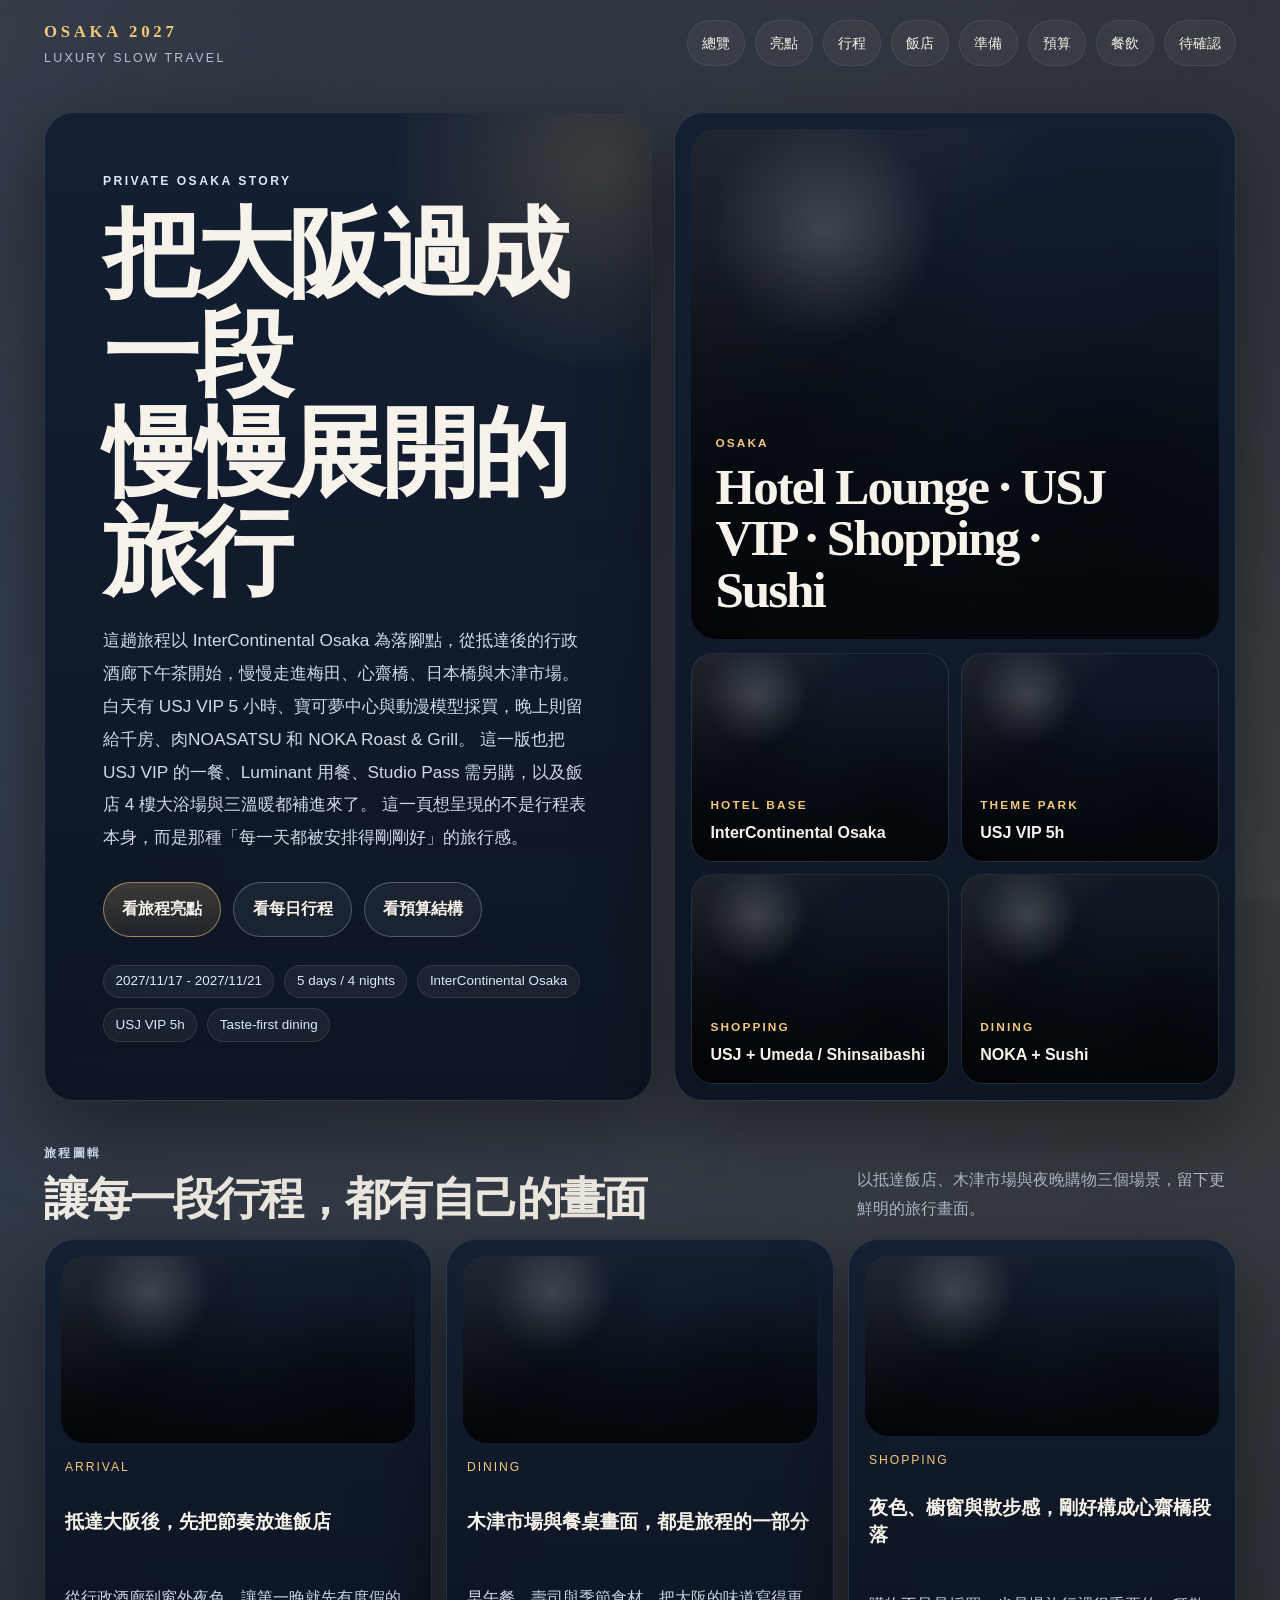
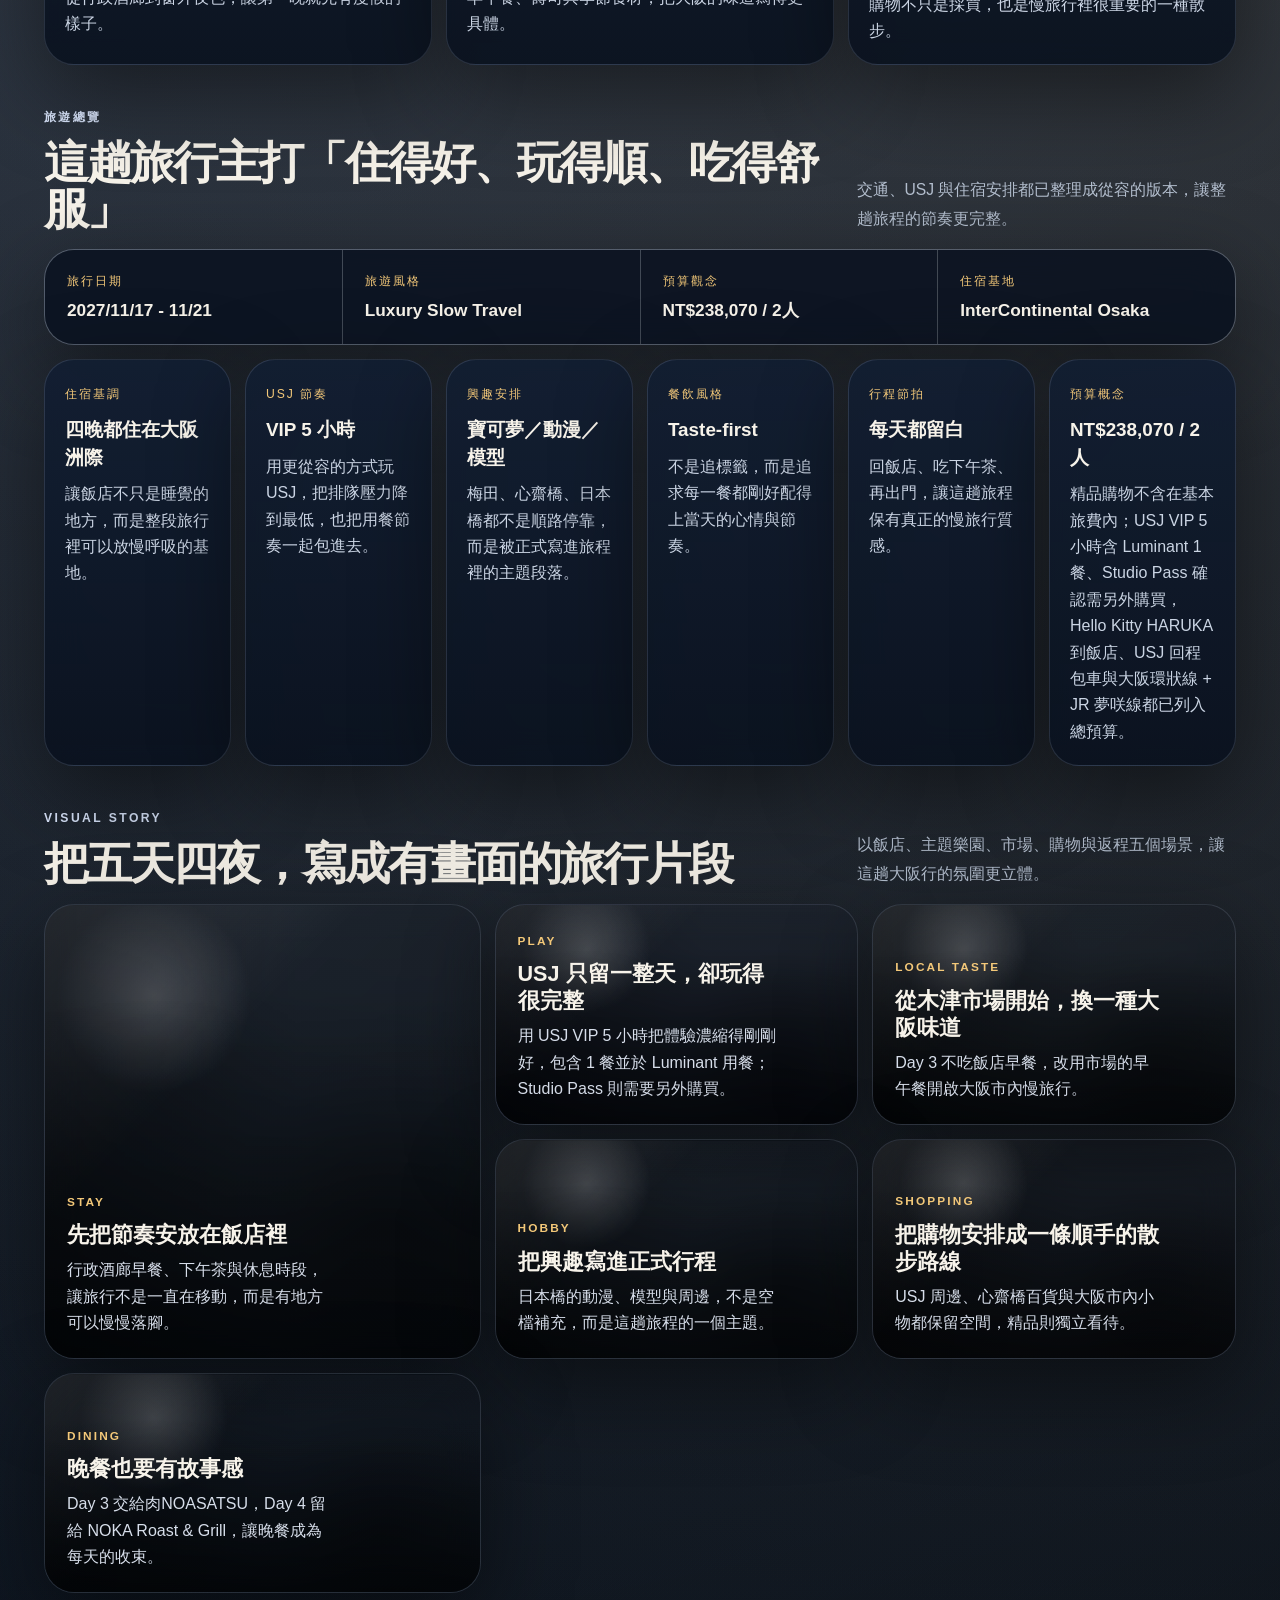
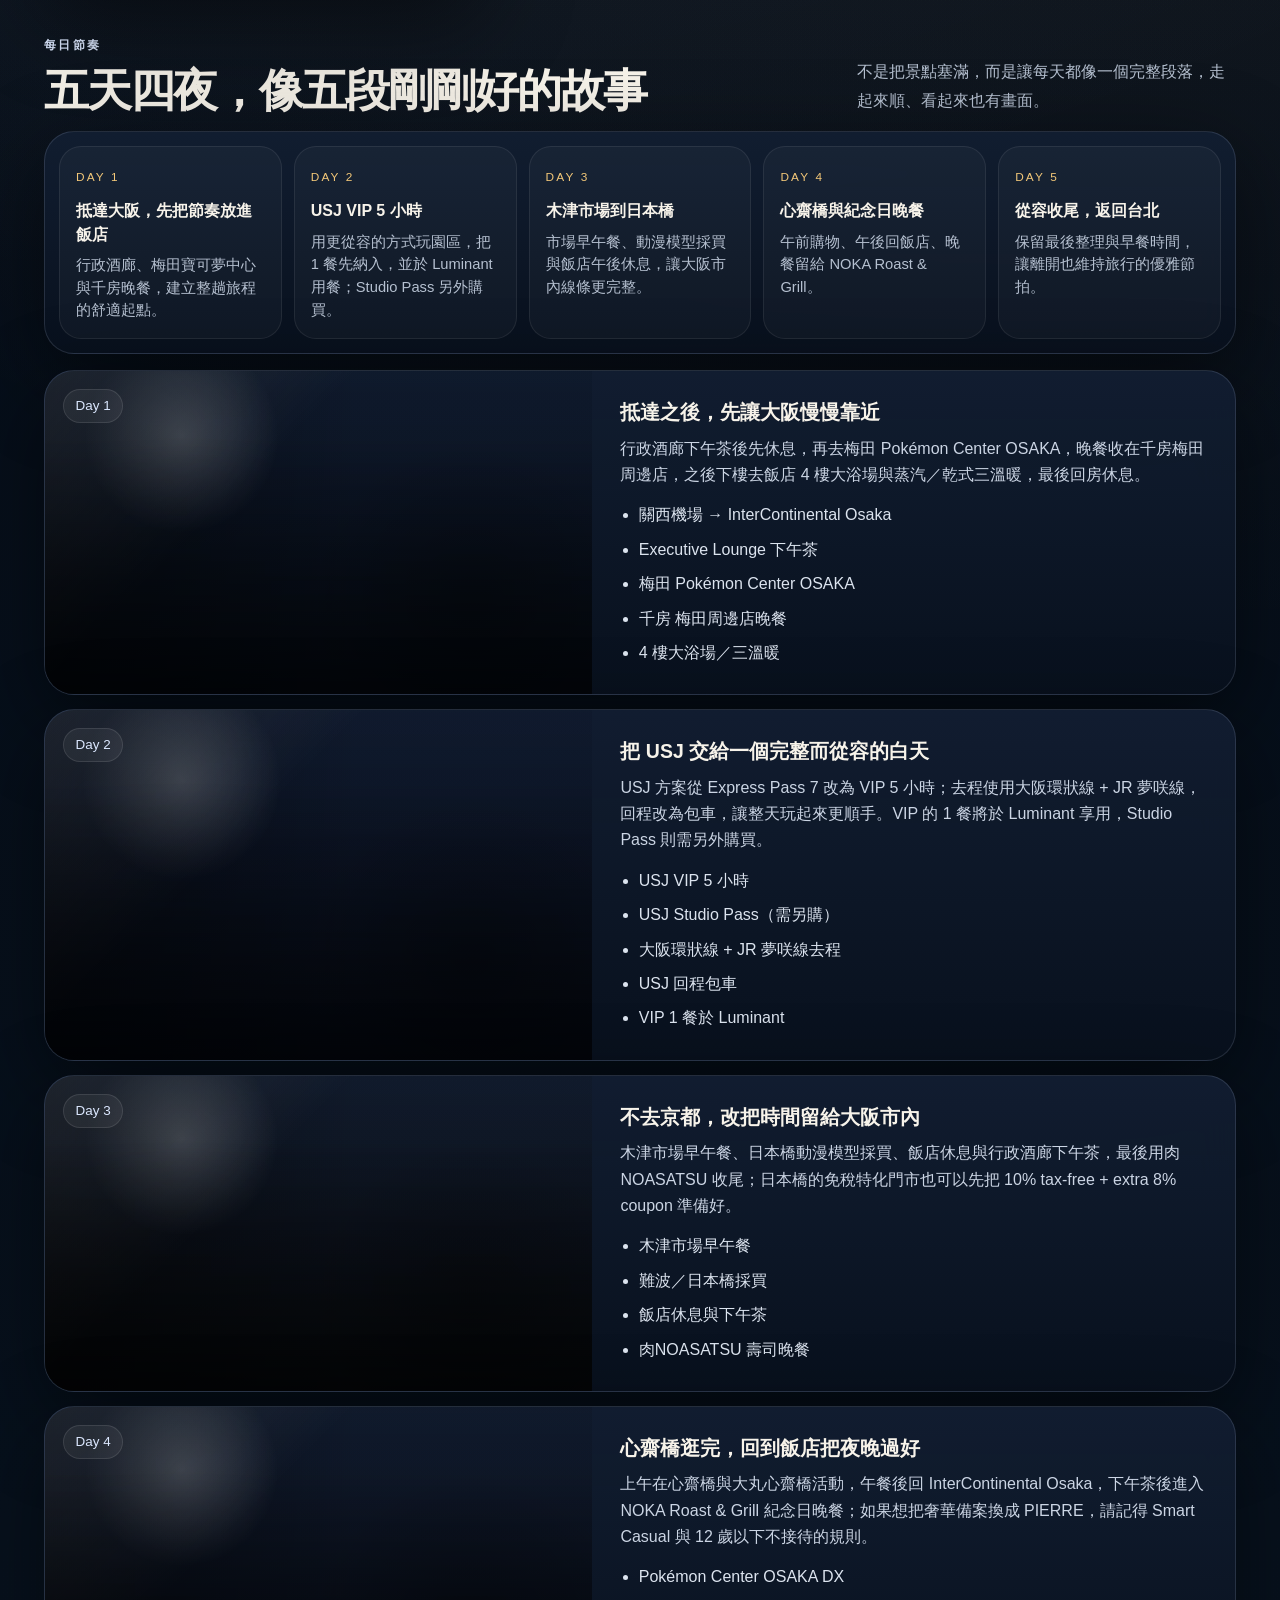
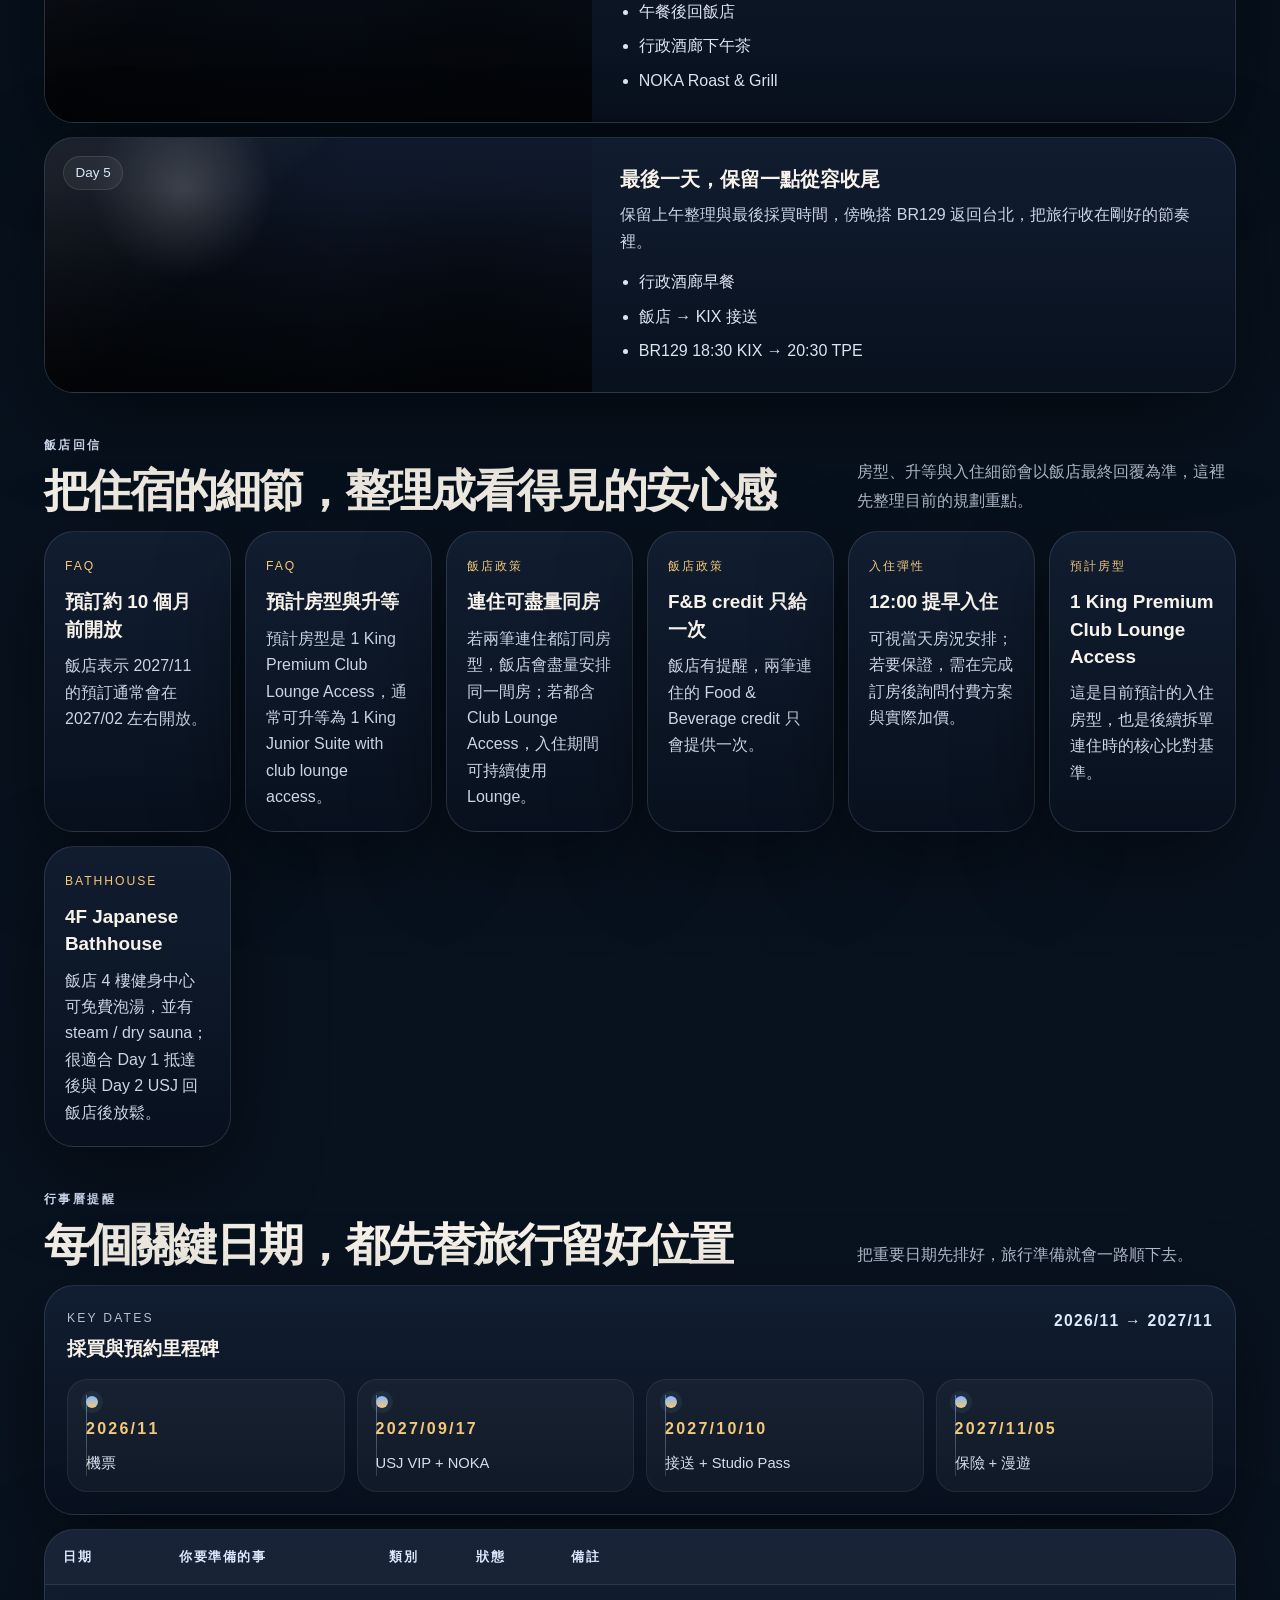
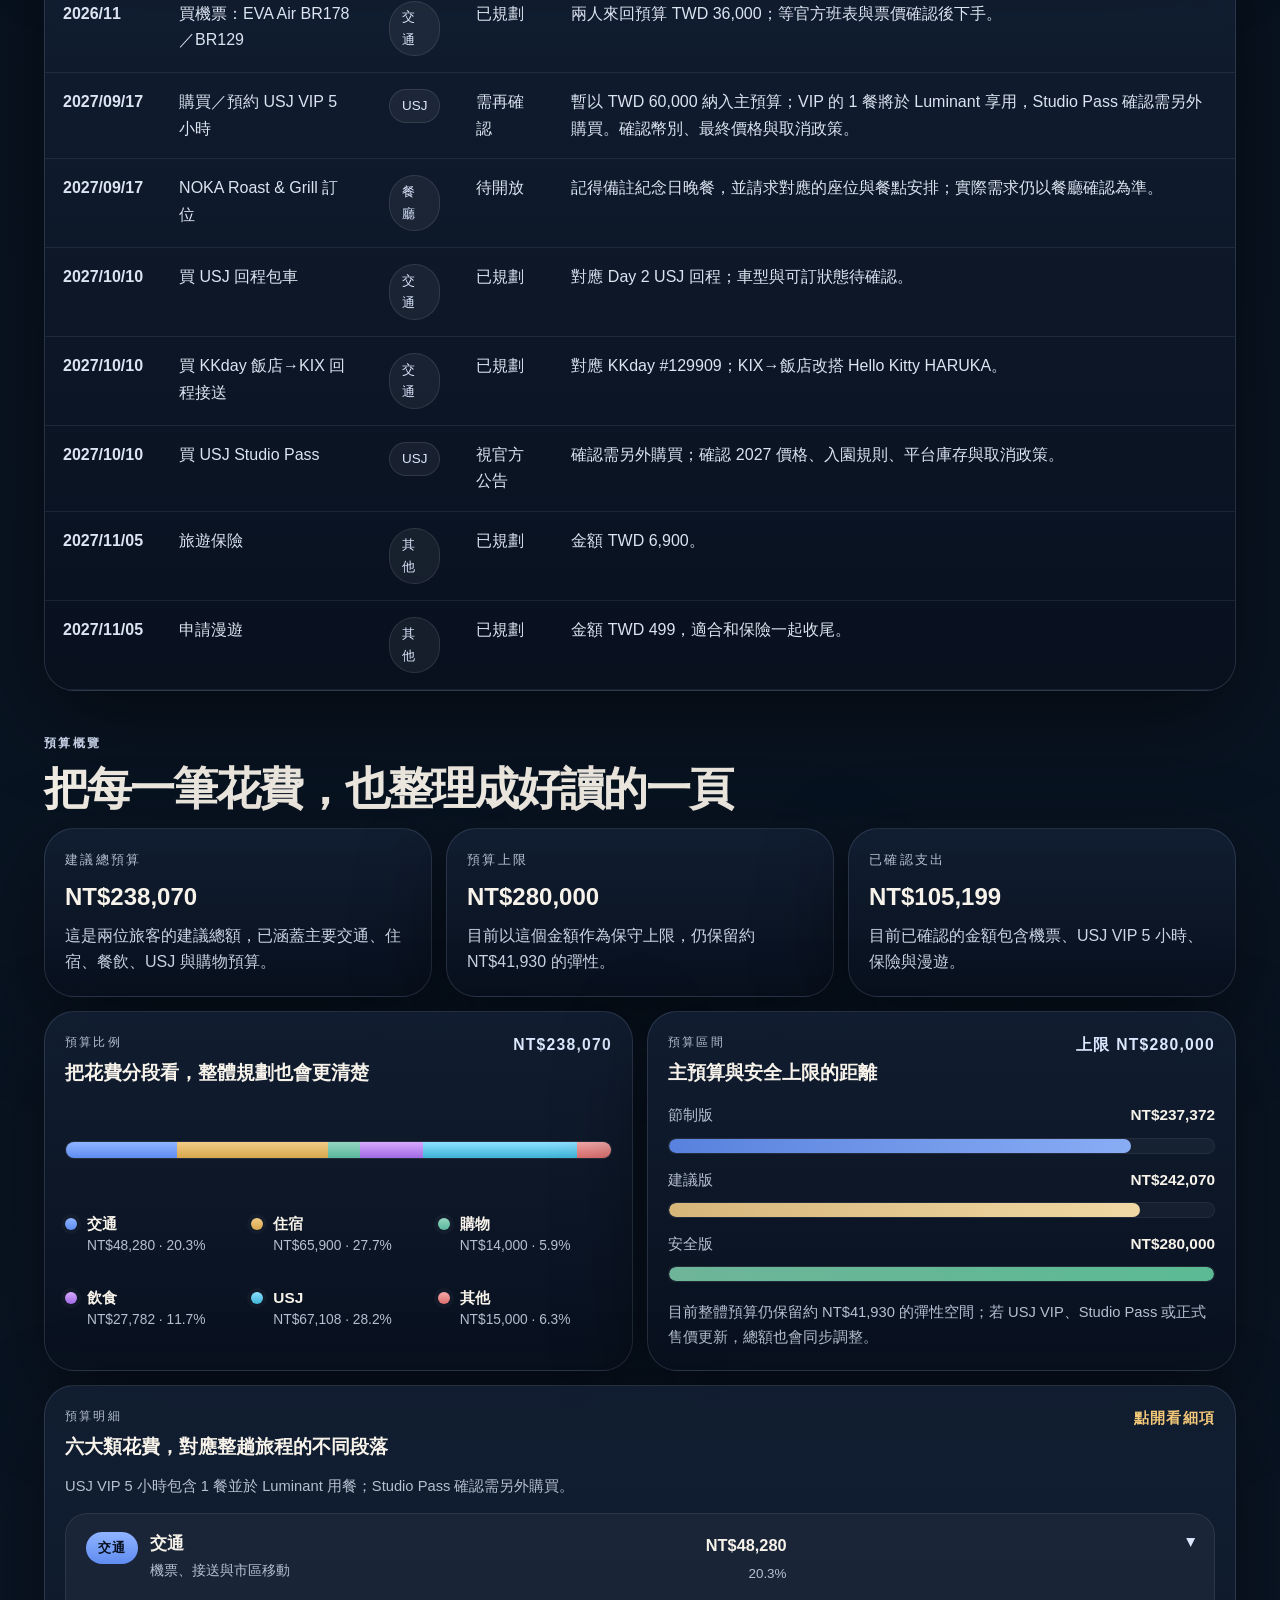
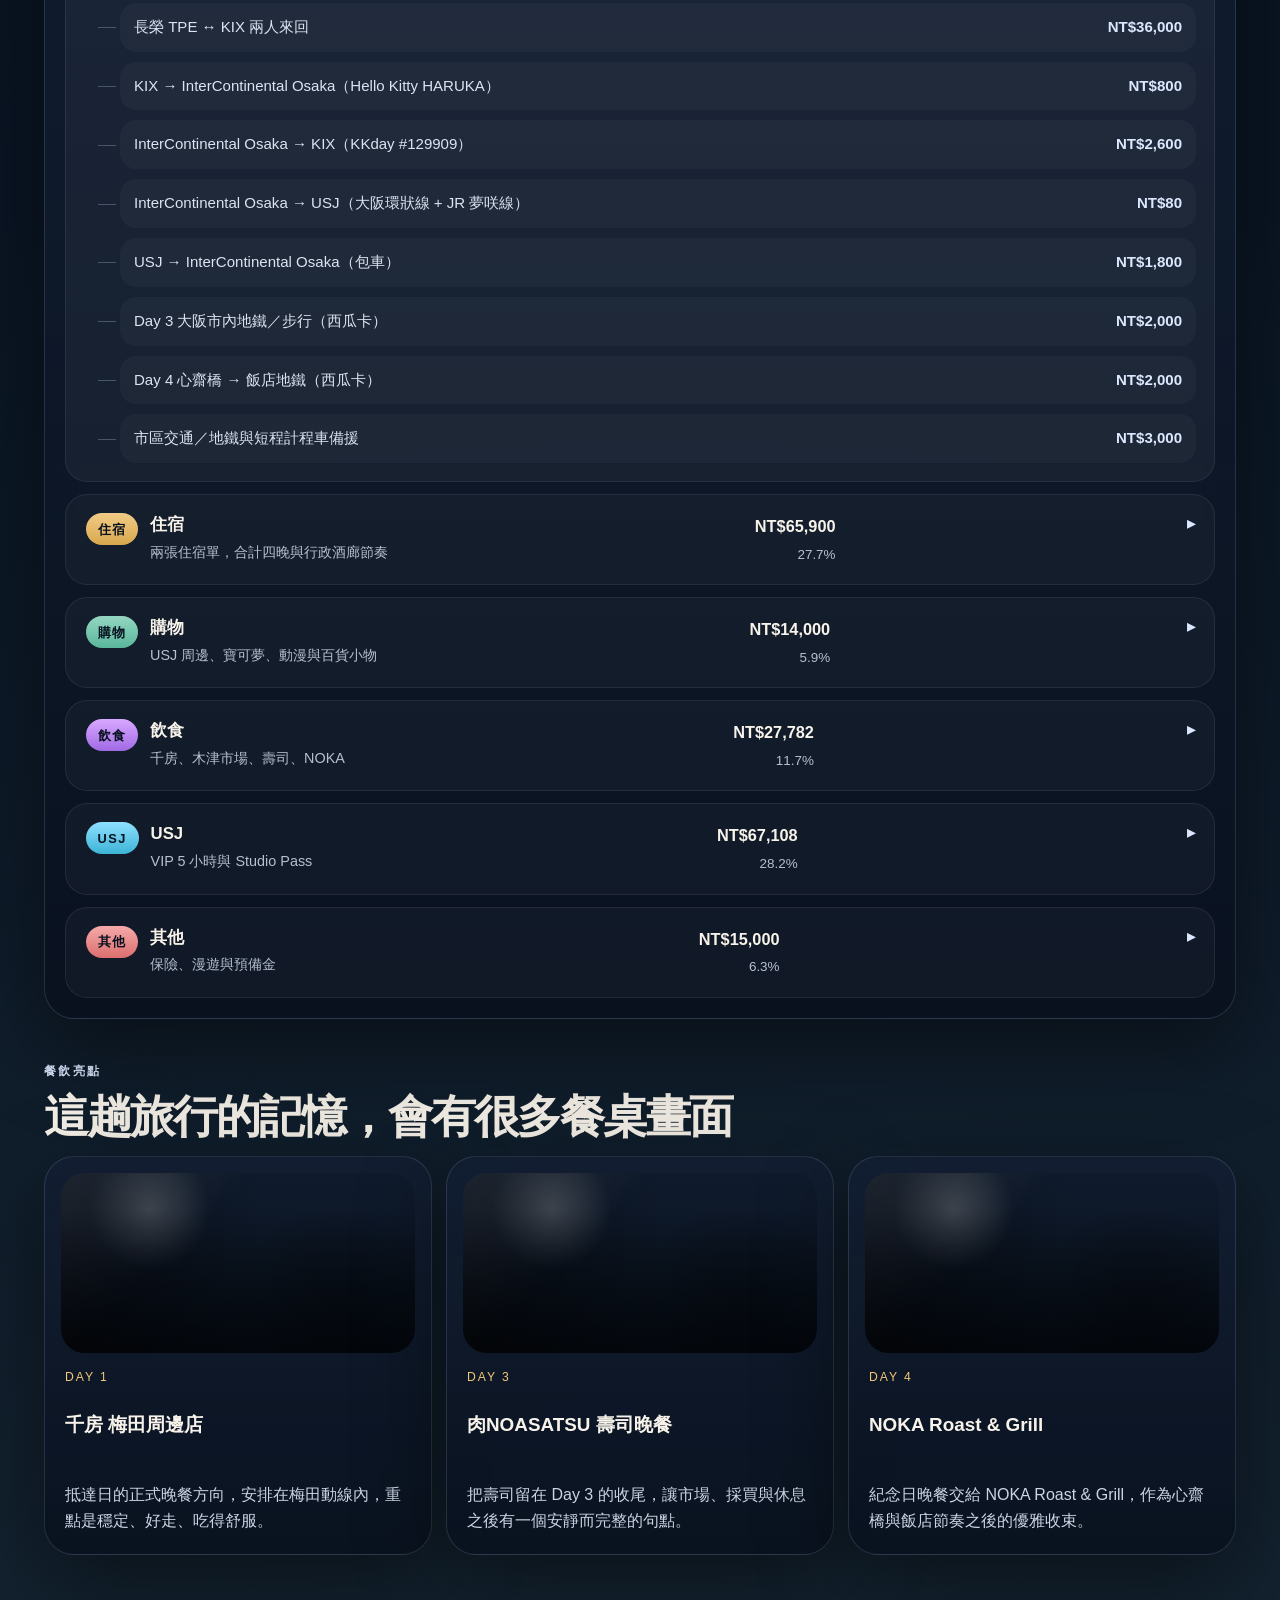
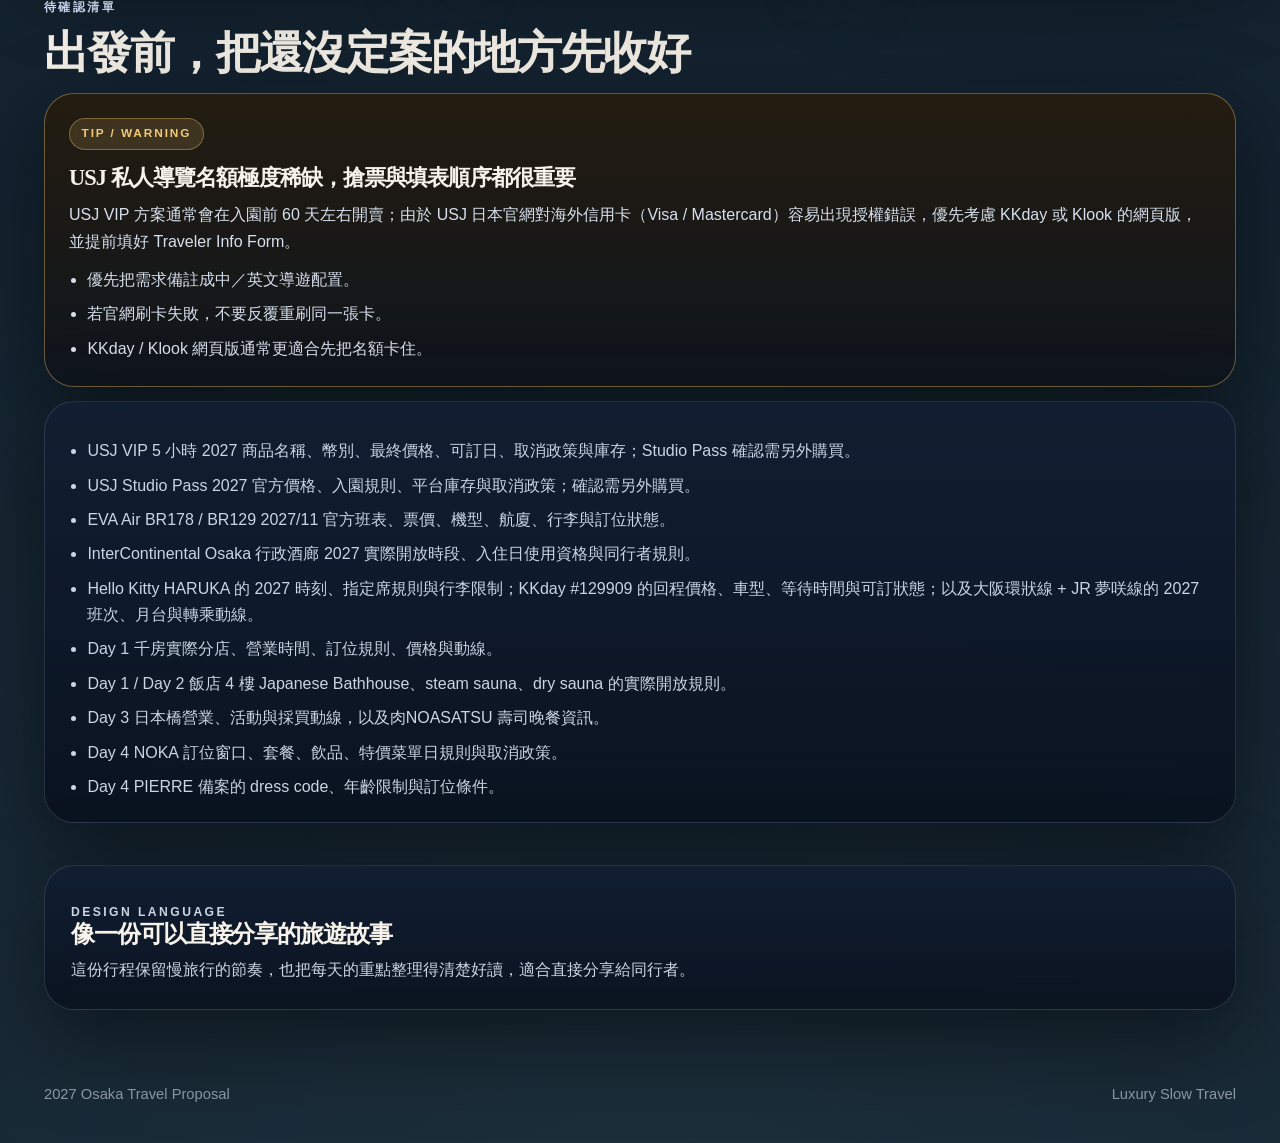
==== commit a95da9f5: "V5.57.0 USJ Return Charter Update" ====
--- a/web/index.html
+++ b/web/index.html
@@ -36,6 +36,7 @@
         <p class="hero-text">
           這趟旅程以 InterContinental Osaka 為落腳點，從抵達後的行政酒廊下午茶開始，慢慢走進梅田、心齋橋、日本橋與木津市場。
           白天有 USJ VIP 5 小時、寶可夢中心與動漫模型採買，晚上則留給千房、肉NOASATSU 和 NOKA Roast & Grill。
+          這一版也把 USJ VIP 的一餐、Luminant 用餐、Studio Pass 需另購，以及飯店 4 樓大浴場與三溫暖都補進來了。
           這一頁想呈現的不是行程表本身，而是那種「每一天都被安排得剛剛好」的旅行感。
         </p>
 
@@ -198,11 +199,12 @@
             <p>行政酒廊早餐、下午茶與休息時段，讓旅行不是一直在移動，而是有地方可以慢慢落腳。</p>
           </div>
         </article>
+        <!-- Modified: Day 2 USJ copy now clarifies Luminant meal and separate Studio Pass -->
         <article class="visual-card scene-usj day-image-2 panel">
           <div class="visual-copy">
             <span>Play</span>
             <h3>USJ 只留一整天，卻玩得很完整</h3>
-            <p>用 USJ VIP 5 小時把體驗濃縮得剛剛好，先把晚餐包進去，午餐與園內餐飲則另行確認。</p>
+            <p>用 USJ VIP 5 小時把體驗濃縮得剛剛好，包含 1 餐並於 Luminant 用餐；Studio Pass 則需要另外購買。</p>
           </div>
         </article>
         <article class="visual-card scene-market image-market panel">
@@ -256,7 +258,7 @@
         <div class="proposal-item">
           <span>Day 2</span>
           <strong>USJ VIP 5 小時</strong>
-          <p>用更從容的方式玩園區，把晚餐先納入，午餐與園內餐飲則另行確認。</p>
+          <p>用更從容的方式玩園區，把 1 餐先納入，並於 Luminant 用餐；Studio Pass 另外購買。</p>
         </div>
         <div class="proposal-item">
           <span>Day 3</span>
@@ -276,38 +278,42 @@
       </div>
 
       <div class="timeline editorial-timeline">
+        <!-- Modified: Day 1 itinerary adds hotel bathhouse and sauna -->
         <article class="day-card panel">
           <div class="day-media day-image-1"><span class="day-chip">Day 1</span></div>
           <div class="day-body">
             <h3>抵達之後，先讓大阪慢慢靠近</h3>
-            <p>行政酒廊下午茶後先休息，再去梅田 Pokémon Center OSAKA，晚餐收在千房梅田周邊店，最後回飯店。</p>
-            <ul><li>關西機場 → InterContinental Osaka</li><li>Executive Lounge 下午茶</li><li>梅田 Pokémon Center OSAKA</li><li>千房 梅田周邊店晚餐</li></ul>
-          </div>
-        </article>
-
+            <p>行政酒廊下午茶後先休息，再去梅田 Pokémon Center OSAKA，晚餐收在千房梅田周邊店，之後下樓去飯店 4 樓大浴場與蒸汽／乾式三溫暖，最後回房休息。</p>
+            <ul><li>關西機場 → InterContinental Osaka</li><li>Executive Lounge 下午茶</li><li>梅田 Pokémon Center OSAKA</li><li>千房 梅田周邊店晚餐</li><li>4 樓大浴場／三溫暖</li></ul>
+          </div>
+        </article>
+
+        <!-- Modified: Day 2 itinerary clarifies one meal at Luminant and separate Studio Pass -->
         <article class="day-card panel">
           <div class="day-media day-image-2"><span class="day-chip">Day 2</span></div>
           <div class="day-body">
             <h3>把 USJ 交給一個完整而從容的白天</h3>
-            <p>USJ 方案從 Express Pass 7 改為 VIP 5 小時；去程使用大阪環狀線 + JR 夢咲線，回程改為包車，讓整天玩起來更順手。</p>
-            <ul><li>USJ VIP 5 小時</li><li>USJ Studio Pass（視官方規則而定）</li><li>大阪環狀線 + JR 夢咲線去程</li><li>USJ 回程包車</li><li>VIP 方案目前僅視為包含晚餐</li></ul>
-          </div>
-        </article>
-
+            <p>USJ 方案從 Express Pass 7 改為 VIP 5 小時；去程使用大阪環狀線 + JR 夢咲線，回程改為包車，讓整天玩起來更順手。VIP 的 1 餐將於 Luminant 享用，Studio Pass 則需另外購買。</p>
+            <ul><li>USJ VIP 5 小時</li><li>USJ Studio Pass（需另購）</li><li>大阪環狀線 + JR 夢咲線去程</li><li>USJ 回程包車</li><li>VIP 1 餐於 Luminant</li></ul>
+          </div>
+        </article>
+
+        <!-- Modified: Day 3 adds tax-free coupon note -->
         <article class="day-card panel">
           <div class="day-media day-image-3"><span class="day-chip">Day 3</span></div>
           <div class="day-body">
             <h3>不去京都，改把時間留給大阪市內</h3>
-            <p>木津市場早午餐、日本橋動漫模型採買、飯店休息與行政酒廊下午茶，最後用肉NOASATSU 收尾。</p>
+            <p>木津市場早午餐、日本橋動漫模型採買、飯店休息與行政酒廊下午茶，最後用肉NOASATSU 收尾；日本橋的免稅特化門市也可以先把 10% tax-free + extra 8% coupon 準備好。</p>
             <ul><li>木津市場早午餐</li><li>難波／日本橋採買</li><li>飯店休息與下午茶</li><li>肉NOASATSU 壽司晚餐</li></ul>
           </div>
         </article>
 
+        <!-- Modified: Day 4 notes PIERRE fallback conditions -->
         <article class="day-card panel">
           <div class="day-media day-image-4"><span class="day-chip">Day 4</span></div>
           <div class="day-body">
             <h3>心齋橋逛完，回到飯店把夜晚過好</h3>
-            <p>上午在心齋橋與大丸心齋橋活動，午餐後回 InterContinental Osaka，下午茶後進入 NOKA Roast & Grill 紀念日晚餐。</p>
+            <p>上午在心齋橋與大丸心齋橋活動，午餐後回 InterContinental Osaka，下午茶後進入 NOKA Roast & Grill 紀念日晚餐；如果想把奢華備案換成 PIERRE，請記得 Smart Casual 與 12 歲以下不接待的規則。</p>
             <ul><li>Pokémon Center OSAKA DX</li><li>午餐後回飯店</li><li>行政酒廊下午茶</li><li>NOKA Roast & Grill</li></ul>
           </div>
         </article>
@@ -335,6 +341,8 @@
         <article class="info-card panel"><span>飯店政策</span><strong>F&B credit 只給一次</strong><p>飯店有提醒，兩筆連住的 Food & Beverage credit 只會提供一次。</p></article>
         <article class="info-card panel"><span>入住彈性</span><strong>12:00 提早入住</strong><p>可視當天房況安排；若要保證，需在完成訂房後詢問付費方案與實際加價。</p></article>
         <article class="info-card panel"><span>預計房型</span><strong>1 King Premium Club Lounge Access</strong><p>這是目前預計的入住房型，也是後續拆單連住時的核心比對基準。</p></article>
+        <!-- Added: hotel bathhouse / sauna recovery card -->
+        <article class="info-card panel"><span>Bathhouse</span><strong>4F Japanese Bathhouse</strong><p>飯店 4 樓健身中心可免費泡湯，並有 steam / dry sauna；很適合 Day 1 抵達後與 Day 2 USJ 回飯店後放鬆。</p></article>
       </div>
     </section>
 
@@ -358,11 +366,11 @@
           <thead><tr><th>日期</th><th>你要準備的事</th><th>類別</th><th>狀態</th><th>備註</th></tr></thead>
           <tbody>
             <tr><td><strong>2026/11</strong></td><td>買機票：EVA Air BR178／BR129</td><td><span class="tag">交通</span></td><td>已規劃</td><td>兩人來回預算 TWD 36,000；等官方班表與票價確認後下手。</td></tr>
-            <tr><td><strong>2027/09/17</strong></td><td>購買／預約 USJ VIP 5 小時</td><td><span class="tag">USJ</span></td><td>需再確認</td><td>暫以 TWD 60,000 納入主預算；確認幣別、是否含 Studio Pass、晚餐範圍、午餐與園內餐飲是否另計，以及取消政策。</td></tr>
+            <tr><td><strong>2027/09/17</strong></td><td>購買／預約 USJ VIP 5 小時</td><td><span class="tag">USJ</span></td><td>需再確認</td><td>暫以 TWD 60,000 納入主預算；VIP 的 1 餐將於 Luminant 享用，Studio Pass 確認需另外購買。確認幣別、最終價格與取消政策。</td></tr>
             <tr><td><strong>2027/09/17</strong></td><td>NOKA Roast & Grill 訂位</td><td><span class="tag">餐廳</span></td><td>待開放</td><td>記得備註紀念日晚餐，並請求對應的座位與餐點安排；實際需求仍以餐廳確認為準。</td></tr>
             <tr><td><strong>2027/10/10</strong></td><td>買 USJ 回程包車</td><td><span class="tag">交通</span></td><td>已規劃</td><td>對應 Day 2 USJ 回程；車型與可訂狀態待確認。</td></tr>
             <tr><td><strong>2027/10/10</strong></td><td>買 KKday 飯店→KIX 回程接送</td><td><span class="tag">交通</span></td><td>已規劃</td><td>對應 KKday #129909；KIX→飯店改搭 Hello Kitty HARUKA。</td></tr>
-            <tr><td><strong>2027/10/10</strong></td><td>買 USJ Studio Pass</td><td><span class="tag">USJ</span></td><td>視官方公告</td><td>確認 2027 價格，也要確認 VIP 5 小時是否已包含 Studio Pass，以及晚餐／午餐與園內餐飲的實際範圍。</td></tr>
+            <tr><td><strong>2027/10/10</strong></td><td>買 USJ Studio Pass</td><td><span class="tag">USJ</span></td><td>視官方公告</td><td>確認需另外購買；確認 2027 價格、入園規則、平台庫存與取消政策。</td></tr>
             <tr><td><strong>2027/11/05</strong></td><td>旅遊保險</td><td><span class="tag">其他</span></td><td>已規劃</td><td>金額 TWD 6,900。</td></tr>
             <tr><td><strong>2027/11/05</strong></td><td>申請漫遊</td><td><span class="tag">其他</span></td><td>已規劃</td><td>金額 TWD 499，適合和保險一起收尾。</td></tr>
           </tbody>
@@ -373,7 +381,7 @@
     <section id="budget" class="section">
       <div class="section-heading split-heading">
         <div><p class="eyebrow">預算概覽</p><h2>把每一筆花費，也整理成好讀的一頁</h2></div>
-        <p class="section-lead">預算表已整理好交通、住宿、餐飲、USJ 與其他支出，方便直接一起檢視。</p>
+        <p class="section-lead"></p>
       </div>
       <div id="budget-app"></div>
     </section>
@@ -381,7 +389,7 @@
     <section id="dining" class="section">
       <div class="section-heading split-heading">
         <div><p class="eyebrow">餐飲亮點</p><h2>這趟旅行的記憶，會有很多餐桌畫面</h2></div>
-        <p class="section-lead">餐飲以 taste-first 為原則；USJ Day 2 目前僅把晚餐視為包含在 VIP 5 小時內，午餐與園內餐飲另行確認。</p>
+        <p class="section-lead"></p>
       </div>
       <div class="card-grid three-up">
         <article class="feature-card panel"><div class="feature-photo scene-okonomi"></div><span class="feature-kicker">Day 1</span><h3>千房 梅田周邊店</h3><p>抵達日的正式晚餐方向，安排在梅田動線內，重點是穩定、好走、吃得舒服。</p></article>
@@ -393,18 +401,31 @@
     <section id="pending" class="section">
       <div class="section-heading split-heading">
         <div><p class="eyebrow">待確認清單</p><h2>出發前，把還沒定案的地方先收好</h2></div>
-        <p class="section-lead">以下項目會隨官方資訊更新，出發前再逐一確認即可。</p>
+        <p class="section-lead"></p>
+      </div>
+      <!-- Added: warning / tip callout for USJ VIP booking strategy -->
+      <div class="callout warning panel">
+        <span class="callout-title">Tip / Warning</span>
+        <h3>USJ 私人導覽名額極度稀缺，搶票與填表順序都很重要</h3>
+        <p>USJ VIP 方案通常會在入園前 60 天左右開賣；由於 USJ 日本官網對海外信用卡（Visa / Mastercard）容易出現授權錯誤，優先考慮 KKday 或 Klook 的網頁版，並提前填好 Traveler Info Form。</p>
+        <ul>
+          <li>優先把需求備註成中／英文導遊配置。</li>
+          <li>若官網刷卡失敗，不要反覆重刷同一張卡。</li>
+          <li>KKday / Klook 網頁版通常更適合先把名額卡住。</li>
+        </ul>
       </div>
       <div class="pending-grid panel">
         <ul class="pending-list">
-          <li>USJ VIP 5 小時 2027 商品名稱、幣別、最終價格、是否含 Studio Pass、晚餐範圍、午餐與園內餐飲是否另計、可訂日、取消政策與庫存。</li>
-          <li>USJ Studio Pass 2027 官方價格、入園規則、平台庫存與取消政策。</li>
+          <li>USJ VIP 5 小時 2027 商品名稱、幣別、最終價格、可訂日、取消政策與庫存；Studio Pass 確認需另外購買。</li>
+          <li>USJ Studio Pass 2027 官方價格、入園規則、平台庫存與取消政策；確認需另外購買。</li>
           <li>EVA Air BR178 / BR129 2027/11 官方班表、票價、機型、航廈、行李與訂位狀態。</li>
           <li>InterContinental Osaka 行政酒廊 2027 實際開放時段、入住日使用資格與同行者規則。</li>
           <li>Hello Kitty HARUKA 的 2027 時刻、指定席規則與行李限制；KKday #129909 的回程價格、車型、等待時間與可訂狀態；以及大阪環狀線 + JR 夢咲線的 2027 班次、月台與轉乘動線。</li>
           <li>Day 1 千房實際分店、營業時間、訂位規則、價格與動線。</li>
+          <li>Day 1 / Day 2 飯店 4 樓 Japanese Bathhouse、steam sauna、dry sauna 的實際開放規則。</li>
           <li>Day 3 日本橋營業、活動與採買動線，以及肉NOASATSU 壽司晚餐資訊。</li>
           <li>Day 4 NOKA 訂位窗口、套餐、飲品、特價菜單日規則與取消政策。</li>
+          <li>Day 4 PIERRE 備案的 dress code、年齡限制與訂位條件。</li>
         </ul>
       </div>
     </section>
--- a/web/styles.css
+++ b/web/styles.css
@@ -432,26 +432,26 @@
 .scene-okonomi {
   background:
     linear-gradient(180deg, rgba(4, 10, 18, 0.14), rgba(4, 10, 18, 0.34)),
-    url("./assets/day-1-okonomiyaki-umeda.png") center center / cover no-repeat;
+    url("./assets/day-1-okonomiyaki-umeda.3b66bcdfa2.png") center center / cover no-repeat;
 }
 
 .scene-sushi {
   background:
     linear-gradient(180deg, rgba(4, 10, 18, 0.14), rgba(4, 10, 18, 0.34)),
-    url("./assets/day-3-sushi-omakase.png") center center / cover no-repeat;
+    url("./assets/day-3-sushi-omakase.d58ae331dd.png") center center / cover no-repeat;
 }
 
 .scene-noka {
   background:
     linear-gradient(180deg, rgba(4, 10, 18, 0.14), rgba(4, 10, 18, 0.34)),
-    url("./assets/day-4-noka-dining.png") center center / cover no-repeat;
+    url("./assets/day-4-noka-dining.4d9cd2b899.png") center center / cover no-repeat;
 }
 
 .image-arrival {
   background:
     linear-gradient(135deg, rgba(4, 10, 18, 0.18), rgba(4, 10, 18, 0.28)),
     linear-gradient(180deg, rgba(255, 255, 255, 0.02), rgba(0, 0, 0, 0.1)),
-    url("./assets/osaka-arrival-lounge.png");
+    url("./assets/osaka-arrival-lounge.3e9317e722.png");
   background-size: cover;
   background-position: center;
 }
@@ -460,7 +460,7 @@
   background:
     linear-gradient(135deg, rgba(4, 10, 18, 0.16), rgba(4, 10, 18, 0.3)),
     linear-gradient(180deg, rgba(255, 255, 255, 0.02), rgba(0, 0, 0, 0.1)),
-    url("./assets/osaka-dining-market.png");
+    url("./assets/osaka-dining-market.cb7c69254f.png");
   background-size: cover;
   background-position: center;
 }
@@ -469,16 +469,56 @@
   background:
     linear-gradient(135deg, rgba(4, 10, 18, 0.18), rgba(4, 10, 18, 0.3)),
     linear-gradient(180deg, rgba(255, 255, 255, 0.02), rgba(0, 0, 0, 0.12)),
-    url("./assets/osaka-shopping-night.png");
+    url("./assets/osaka-shopping-night.e919b0a74a.png");
   background-size: cover;
   background-position: center;
 }
 
+.day-image-1 {
+  background:
+    linear-gradient(135deg, rgba(4, 10, 18, 0.12), rgba(4, 10, 18, 0.28)),
+    url("./assets/day-1-arrival.2f5e6f5ef8.png");
+  background-size: cover;
+  background-position: center;
+}
+
+.day-image-2 {
+  background:
+    linear-gradient(135deg, rgba(4, 10, 18, 0.12), rgba(4, 10, 18, 0.28)),
+    url("./assets/day-2-usj.2be406345a.png");
+  background-size: cover;
+  background-position: center;
+}
+
+.day-image-3 {
+  background:
+    linear-gradient(135deg, rgba(4, 10, 18, 0.12), rgba(4, 10, 18, 0.28)),
+    url("./assets/day-3-market-hobby.57289ab0da.png");
+  background-size: cover;
+  background-position: center;
+}
+
+.day-image-4 {
+  background:
+    linear-gradient(135deg, rgba(4, 10, 18, 0.12), rgba(4, 10, 18, 0.28)),
+    url("./assets/day-4-shopping.937baddaf2.png");
+  background-size: cover;
+  background-position: center;
+}
+
+.day-image-5 {
+  background:
+    linear-gradient(135deg, rgba(4, 10, 18, 0.12), rgba(4, 10, 18, 0.28)),
+    url("./assets/day-5-departure.d59f04cd58.png");
+  background-size: cover;
+  background-position: center;
+}
+
 .image-hobby {
   background:
     linear-gradient(135deg, rgba(4, 10, 18, 0.16), rgba(4, 10, 18, 0.3)),
     linear-gradient(180deg, rgba(255, 255, 255, 0.02), rgba(0, 0, 0, 0.1)),
-    url("./assets/day-3-hobby-nipponbashi.png");
+    url("./assets/day-3-market-hobby.57289ab0da.png");
   background-size: cover;
   background-position: center;
 }
@@ -487,7 +527,7 @@
   background:
     linear-gradient(135deg, rgba(4, 10, 18, 0.16), rgba(4, 10, 18, 0.3)),
     linear-gradient(180deg, rgba(255, 255, 255, 0.02), rgba(0, 0, 0, 0.1)),
-    url("./assets/osaka-dining-market.png");
+    url("./assets/osaka-dining-market.cb7c69254f.png");
   background-size: cover;
   background-position: center;
 }
@@ -706,31 +746,31 @@
 .day-image-1 {
   background:
     linear-gradient(180deg, rgba(5, 12, 22, 0.15), rgba(5, 12, 22, 0.42)),
-    url("./assets/day-1-arrival-lounge.png") center center / cover no-repeat;
+    url("./assets/day-1-arrival.2f5e6f5ef8.png") center center / cover no-repeat;
 }
 
 .day-image-2 {
   background:
     linear-gradient(180deg, rgba(6, 10, 24, 0.12), rgba(6, 10, 24, 0.44)),
-    url("./assets/day-2-usj-vip.png") center center / cover no-repeat;
+    url("./assets/day-2-usj.2be406345a.png") center center / cover no-repeat;
 }
 
 .day-image-3 {
   background:
     linear-gradient(180deg, rgba(12, 10, 4, 0.1), rgba(12, 10, 4, 0.42)),
-    url("./assets/day-3-kizu-market-sushi.png") center center / cover no-repeat;
+    url("./assets/day-3-market-hobby.57289ab0da.png") center center / cover no-repeat;
 }
 
 .day-image-4 {
   background:
     linear-gradient(180deg, rgba(9, 11, 18, 0.14), rgba(9, 11, 18, 0.44)),
-    url("./assets/day-4-shinsaibashi-shopping.png") center center / cover no-repeat;
+    url("./assets/day-4-shopping.937baddaf2.png") center center / cover no-repeat;
 }
 
 .day-image-5 {
   background:
     linear-gradient(180deg, rgba(8, 12, 20, 0.16), rgba(8, 12, 20, 0.46)),
-    url("./assets/day-5-departure-suite.png") center center / cover no-repeat;
+    url("./assets/day-5-departure.d59f04cd58.png") center center / cover no-repeat;
 }
 
 .day-body h3 {
@@ -1238,6 +1278,56 @@
   padding: 26px;
 }
 
+/* Added: highlighted warning / tip callout for USJ VIP booking guidance */
+.callout {
+  padding: 24px;
+  margin-bottom: 14px;
+}
+
+.callout.warning {
+  border-color: rgba(243, 200, 121, 0.38);
+  background:
+    linear-gradient(180deg, rgba(36, 28, 14, 0.94), rgba(15, 20, 28, 0.92));
+}
+
+.callout-title {
+  display: inline-flex;
+  align-items: center;
+  min-height: 32px;
+  padding: 0.28rem 0.72rem;
+  border-radius: 999px;
+  background: rgba(243, 200, 121, 0.14);
+  border: 1px solid rgba(243, 200, 121, 0.36);
+  color: var(--gold);
+  letter-spacing: 0.16em;
+  text-transform: uppercase;
+  font-size: 0.74rem;
+  font-weight: 800;
+}
+
+.callout h3 {
+  margin: 14px 0 0;
+  font-family: "Times New Roman", Georgia, serif;
+  letter-spacing: -0.04em;
+  font-size: 1.4rem;
+  line-height: 1.25;
+}
+
+.callout p {
+  margin: 10px 0 0;
+  color: #d8e0ed;
+}
+
+.callout ul {
+  margin: 12px 0 0;
+  padding-left: 1.15rem;
+  color: #d8e0ed;
+}
+
+.callout li + li {
+  margin-top: 8px;
+}
+
 .footer {
   max-width: var(--max);
   margin: 0 auto;
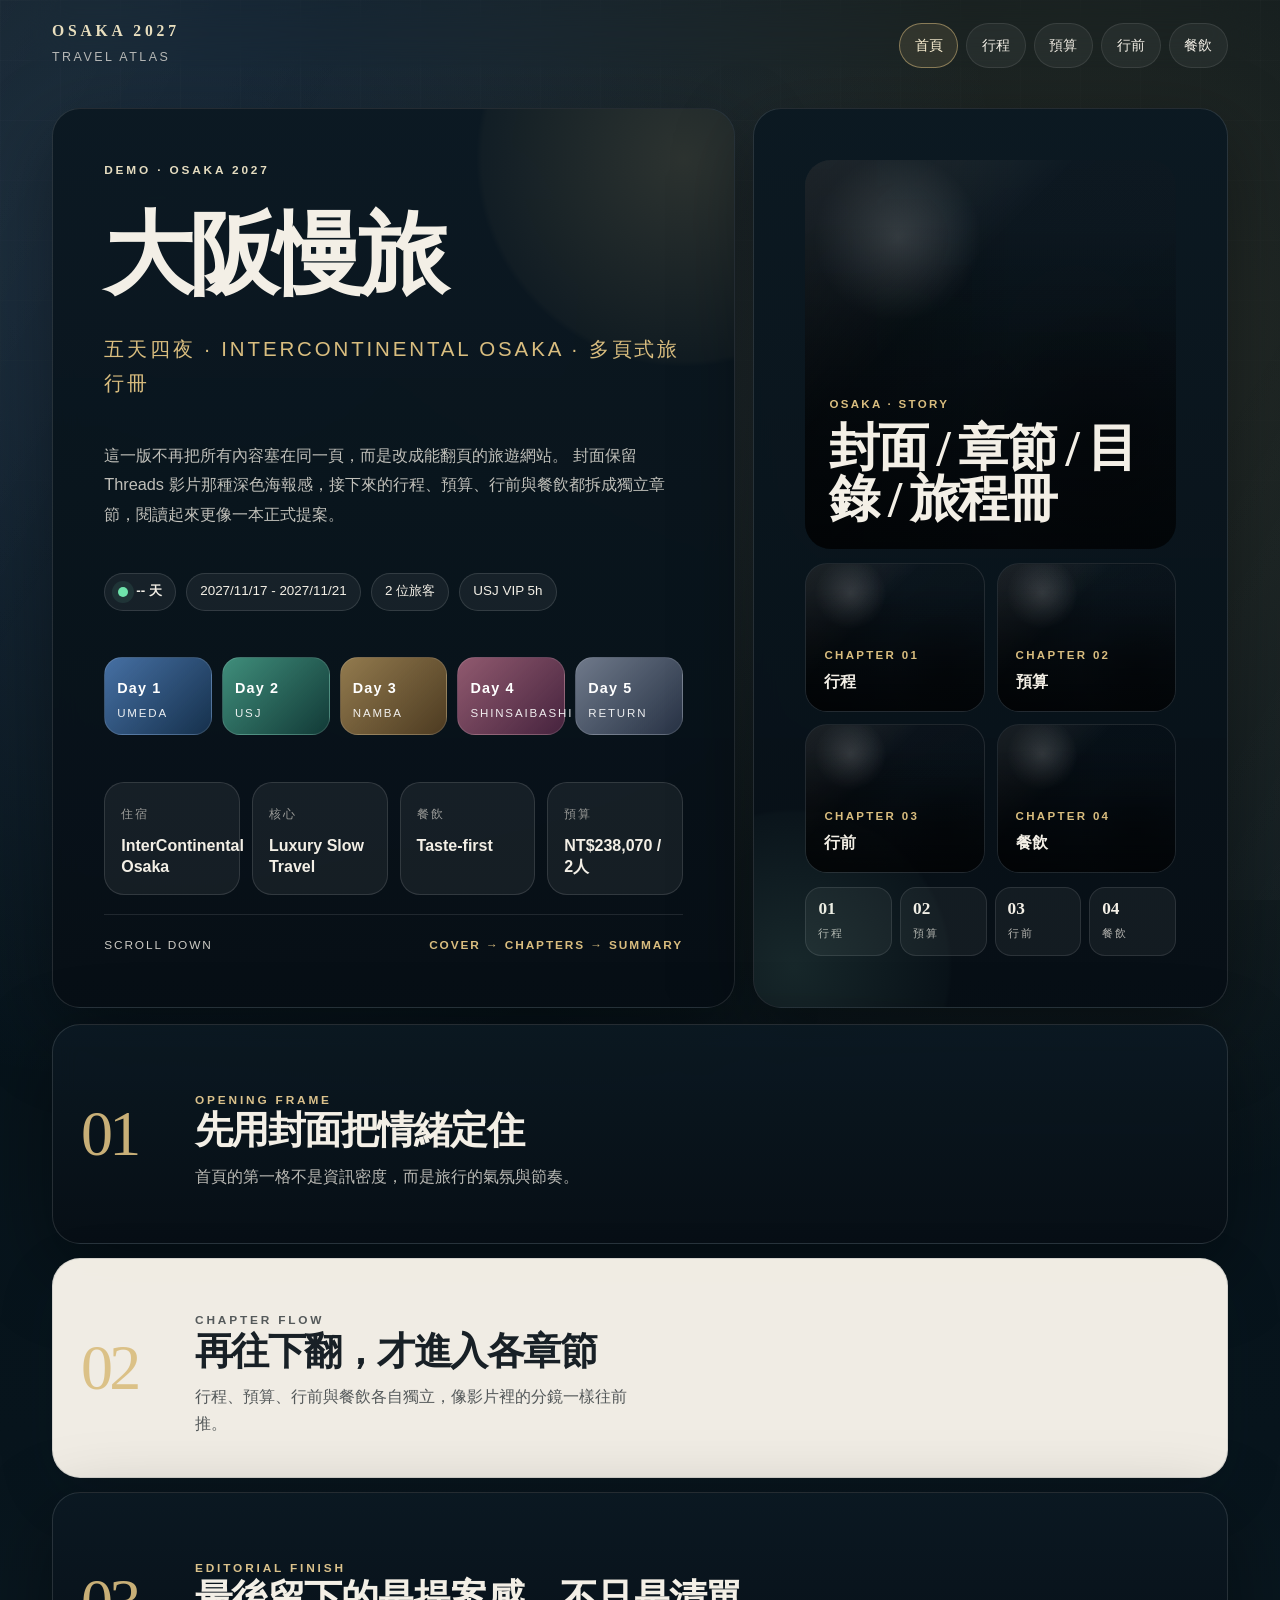
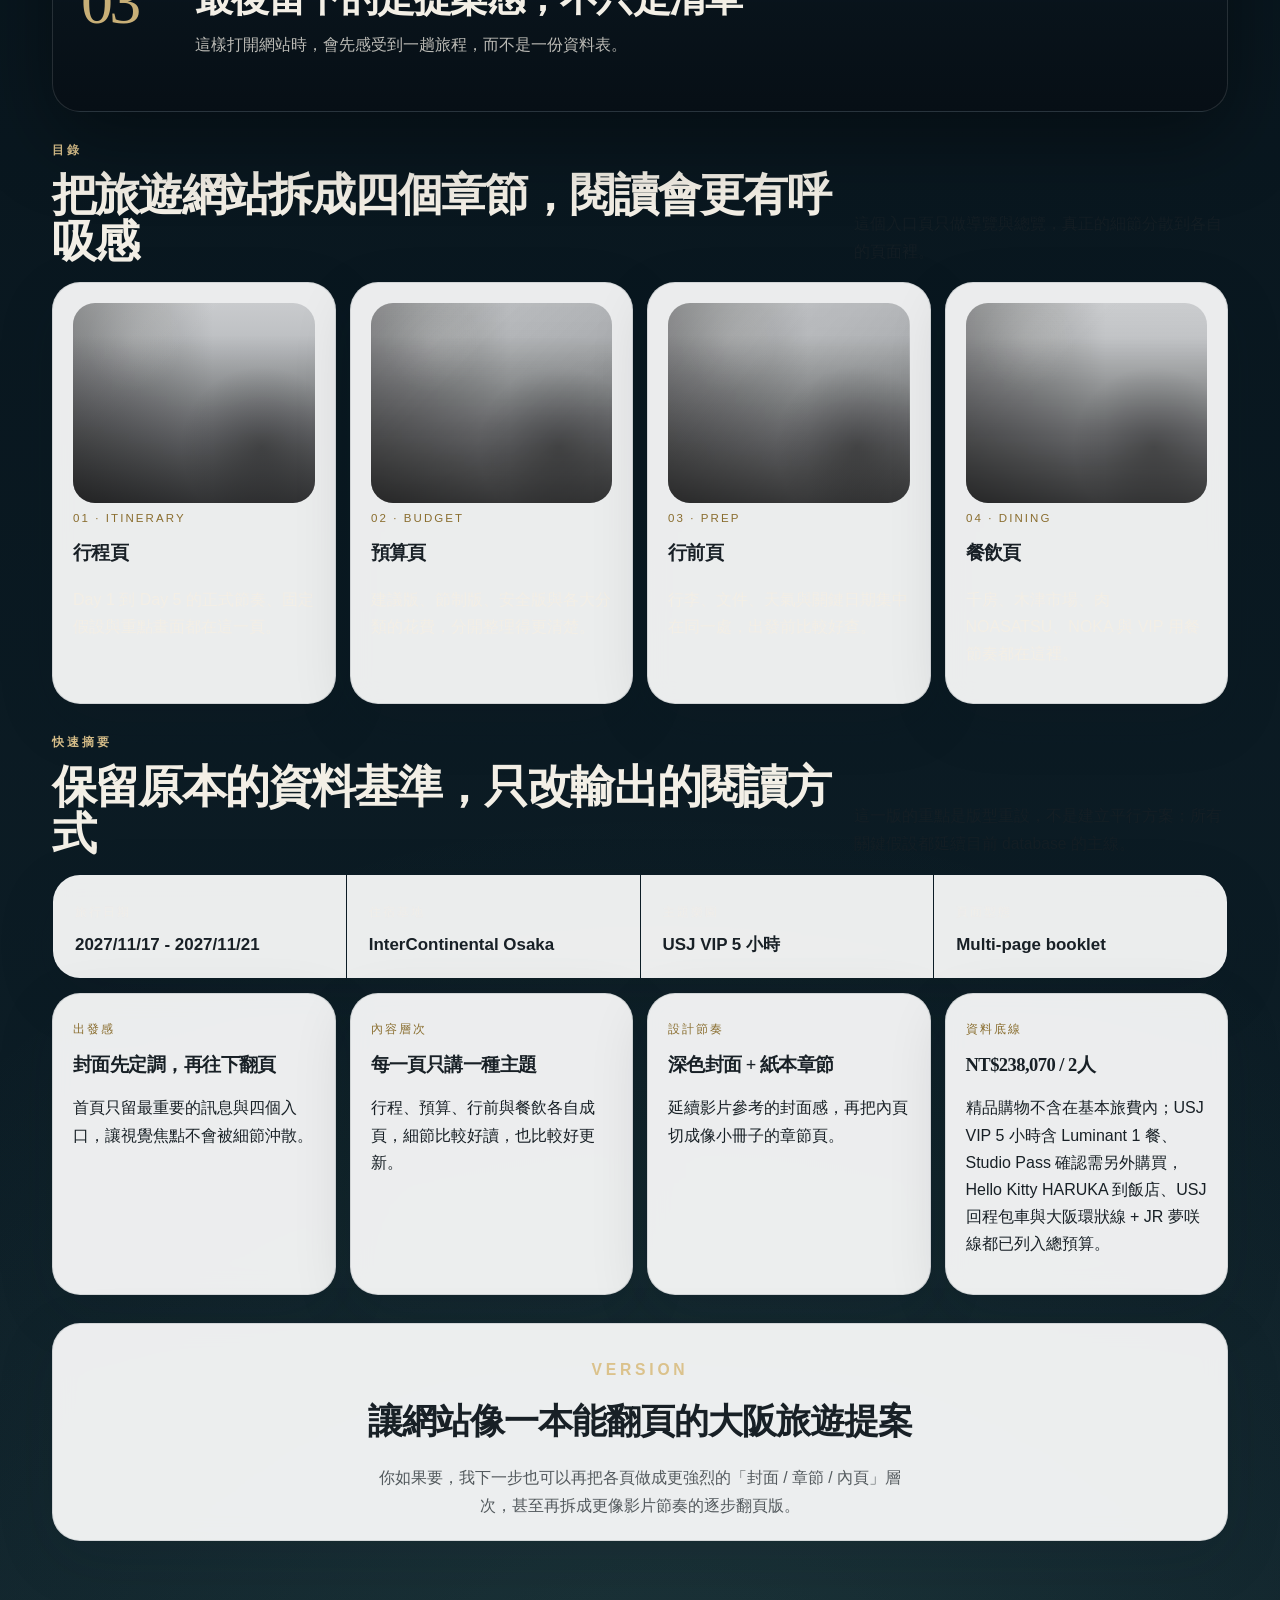
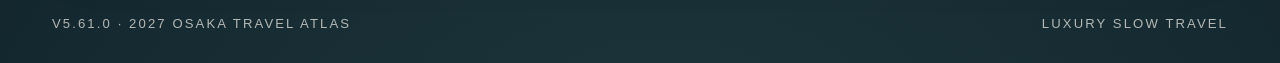
==== commit b3234bc9: "Refine multi-page site presentation" ====
--- a/web/index.html
+++ b/web/index.html
@@ -4,445 +4,247 @@
   <meta charset="utf-8">
   <meta name="viewport" content="width=device-width, initial-scale=1">
   <meta name="color-scheme" content="dark light">
-  <title>2027 大阪自由行｜Luxury Slow Travel</title>
-  <meta name="description" content="2027 大阪自由行的敘事型旅遊簡介，聚焦 InterContinental Osaka、Hello Kitty HARUKA、USJ VIP 5 小時、包車回程、寶可夢動漫、美食、購物與五天四夜慢旅行節奏。">
+  <title>2027 大阪自由行｜Travel Atlas</title>
+  <meta name="description" content="2027 大阪自由行的多頁式旅遊網站入口，保留 InterContinental Osaka、USJ VIP 5 小時、木津市場、日本橋、心齋橋與預算基準。">
   <link rel="stylesheet" href="./styles.css">
 </head>
 <body>
   <div class="page-bg" aria-hidden="true"></div>
 
   <header class="topbar">
-    <a class="brand" href="#top" aria-label="回到頁首">
+    <a class="brand" href="./index.html" aria-label="回到首頁">
       <span class="brand-mark">OSAKA 2027</span>
-      <span class="brand-sub">Luxury Slow Travel</span>
+      <span class="brand-sub">Travel Atlas</span>
     </a>
     <nav class="topnav" aria-label="頁面導覽">
-      <a href="#overview">總覽</a>
-      <a href="#visual-story">亮點</a>
-      <a href="#itinerary">行程</a>
-      <a href="#hotel-reply">飯店</a>
-      <a href="#calendar">準備</a>
-      <a href="#budget">預算</a>
-      <a href="#dining">餐飲</a>
-      <a href="#pending">待確認</a>
+      <a href="./index.html" aria-current="page">首頁</a>
+      <a href="./itinerary.html">行程</a>
+      <a href="./budget.html">預算</a>
+      <a href="./prep.html">行前</a>
+      <a href="./dining.html">餐飲</a>
     </nav>
   </header>
 
   <main id="top" class="shell">
-    <section class="hero hero-showcase">
-      <div class="hero-copy panel">
-        <p class="eyebrow">Private Osaka Story</p>
-        <h1>把大阪過成一段<br>慢慢展開的旅行</h1>
+    <section class="hero hero-cover home-cover">
+      <div class="hero-copy panel dark">
+        <p class="eyebrow">DEMO · OSAKA 2027</p>
+        <h1>大阪慢旅</h1>
+        <p class="hero-subtitle">五天四夜 · InterContinental Osaka · 多頁式旅行冊</p>
         <p class="hero-text">
-          這趟旅程以 InterContinental Osaka 為落腳點，從抵達後的行政酒廊下午茶開始，慢慢走進梅田、心齋橋、日本橋與木津市場。
-          白天有 USJ VIP 5 小時、寶可夢中心與動漫模型採買，晚上則留給千房、肉NOASATSU 和 NOKA Roast & Grill。
-          這一版也把 USJ VIP 的一餐、Luminant 用餐、Studio Pass 需另購，以及飯店 4 樓大浴場與三溫暖都補進來了。
-          這一頁想呈現的不是行程表本身，而是那種「每一天都被安排得剛剛好」的旅行感。
-        </p>
-
-        <div class="hero-actions">
-          <a class="button primary" href="#visual-story">看旅程亮點</a>
-          <a class="button" href="#itinerary">看每日行程</a>
-          <a class="button" href="#budget">看預算結構</a>
-        </div>
-
-        <div class="hero-pills" aria-label="旅程重點">
+          這一版不再把所有內容塞在同一頁，而是改成能翻頁的旅遊網站。
+          封面保留 Threads 影片那種深色海報感，接下來的行程、預算、行前與餐飲都拆成獨立章節，閱讀起來更像一本正式提案。
+        </p>
+
+        <div class="hero-status" aria-label="旅程重點">
+          <span class="status-pill"><i></i><strong data-countdown-days>-- 天</strong></span>
           <span>2027/11/17 - 2027/11/21</span>
-          <span>5 days / 4 nights</span>
-          <span>InterContinental Osaka</span>
+          <span>2 位旅客</span>
           <span>USJ VIP 5h</span>
-          <span>Taste-first dining</span>
-        </div>
-      </div>
-
-      <aside class="hero-visual panel" aria-label="旅程視覺摘要">
+        </div>
+
+        <div class="route-tabs" aria-label="旅程節奏">
+          <span class="route-tab day-1"><strong>Day 1</strong><small>Umeda</small></span>
+          <span class="route-tab day-2"><strong>Day 2</strong><small>USJ</small></span>
+          <span class="route-tab day-3"><strong>Day 3</strong><small>Namba</small></span>
+          <span class="route-tab day-4"><strong>Day 4</strong><small>Shinsaibashi</small></span>
+          <span class="route-tab day-5"><strong>Day 5</strong><small>Return</small></span>
+        </div>
+
+        <div class="hero-meta">
+          <div>
+            <span>住宿</span>
+            <strong>InterContinental Osaka</strong>
+          </div>
+          <div>
+            <span>核心</span>
+            <strong>Luxury Slow Travel</strong>
+          </div>
+          <div>
+            <span>餐飲</span>
+            <strong>Taste-first</strong>
+          </div>
+          <div>
+            <span>預算</span>
+            <strong data-budget-text="hero-recommended-total">由 JS 計算</strong>
+          </div>
+        </div>
+
+        <div class="cover-cue">
+          <span>Scroll down</span>
+          <strong>Cover → Chapters → Summary</strong>
+        </div>
+      </div>
+
+      <aside class="hero-visual panel dark" aria-label="網站章節預覽">
         <div class="poster-scene image-arrival" role="img" aria-label="大阪抵達與飯店行政酒廊的插圖">
           <div class="poster-copy">
-            <span>OSAKA</span>
-            <strong>Hotel Lounge · USJ VIP · Shopping · Sushi</strong>
+            <span>OSAKA · STORY</span>
+            <strong>封面 / 章節 / 目錄 / 旅程冊</strong>
           </div>
         </div>
         <div class="mini-photo-grid">
-          <div class="mini-photo scene-hotel image-arrival">
-            <span>Hotel base</span>
-            <strong>InterContinental Osaka</strong>
-          </div>
-          <div class="mini-photo day-image-2">
-            <span>Theme park</span>
-            <strong>USJ VIP 5h</strong>
-          </div>
-          <div class="mini-photo scene-shopping image-shopping">
-            <span>Shopping</span>
-            <strong>USJ + Umeda / Shinsaibashi</strong>
-          </div>
-          <div class="mini-photo scene-dining image-market">
-            <span>Dining</span>
-            <strong>NOKA + Sushi</strong>
-          </div>
+          <a class="mini-photo scene-hotel image-arrival" href="./itinerary.html">
+            <span>Chapter 01</span>
+            <strong>行程</strong>
+          </a>
+          <a class="mini-photo scene-shopping image-shopping" href="./budget.html">
+            <span>Chapter 02</span>
+            <strong>預算</strong>
+          </a>
+          <a class="mini-photo scene-market image-market" href="./prep.html">
+            <span>Chapter 03</span>
+            <strong>行前</strong>
+          </a>
+          <a class="mini-photo scene-dining scene-sushi" href="./dining.html">
+            <span>Chapter 04</span>
+            <strong>餐飲</strong>
+          </a>
+        </div>
+        <div class="chapter-spine" aria-label="章節脊椎">
+          <span><strong>01</strong><em>行程</em></span>
+          <span><strong>02</strong><em>預算</em></span>
+          <span><strong>03</strong><em>行前</em></span>
+          <span><strong>04</strong><em>餐飲</em></span>
         </div>
       </aside>
     </section>
 
-    <section id="gallery" class="section">
+    <section class="section story-beat">
+      <div class="sequence-grid">
+        <article class="sequence-card panel dark">
+          <span class="sequence-no">01</span>
+          <div>
+            <p class="eyebrow">Opening frame</p>
+            <h2>先用封面把情緒定住</h2>
+            <p>首頁的第一格不是資訊密度，而是旅行的氣氛與節奏。</p>
+          </div>
+        </article>
+        <article class="sequence-card panel">
+          <span class="sequence-no">02</span>
+          <div>
+            <p class="eyebrow">Chapter flow</p>
+            <h2>再往下翻，才進入各章節</h2>
+            <p>行程、預算、行前與餐飲各自獨立，像影片裡的分鏡一樣往前推。</p>
+          </div>
+        </article>
+        <article class="sequence-card panel dark">
+          <span class="sequence-no">03</span>
+          <div>
+            <p class="eyebrow">Editorial finish</p>
+            <h2>最後留下的是提案感，不只是清單</h2>
+            <p>這樣打開網站時，會先感受到一趟旅程，而不是一份資料表。</p>
+          </div>
+        </article>
+      </div>
+    </section>
+
+    <section class="section">
       <div class="section-heading split-heading">
         <div>
-          <p class="eyebrow">旅程圖輯</p>
-          <h2>讓每一段行程，都有自己的畫面</h2>
+          <p class="eyebrow">目錄</p>
+          <h2>把旅遊網站拆成四個章節，閱讀會更有呼吸感</h2>
         </div>
         <p class="section-lead">
-          以抵達飯店、木津市場與夜晚購物三個場景，留下更鮮明的旅行畫面。
-        </p>
-      </div>
-
-      <div class="card-grid three-up">
-        <article class="feature-card panel">
-          <div class="feature-photo image-arrival" role="img" aria-label="大阪抵達與飯店行政酒廊插圖"></div>
-          <span class="feature-kicker">Arrival</span>
-          <h3>抵達大阪後，先把節奏放進飯店</h3>
-          <p>從行政酒廊到窗外夜色，讓第一晚就先有度假的樣子。</p>
-        </article>
-        <article class="feature-card panel">
-          <div class="feature-photo image-market" role="img" aria-label="大阪市場與壽司餐桌插圖"></div>
-          <span class="feature-kicker">Dining</span>
-          <h3>木津市場與餐桌畫面，都是旅程的一部分</h3>
-          <p>早午餐、壽司與季節食材，把大阪的味道寫得更具體。</p>
-        </article>
-        <article class="feature-card panel">
-          <div class="feature-photo image-shopping" role="img" aria-label="大阪夜晚購物街與精品櫥窗插圖"></div>
-          <span class="feature-kicker">Shopping</span>
-          <h3>夜色、櫥窗與散步感，剛好構成心齋橋段落</h3>
-          <p>購物不只是採買，也是慢旅行裡很重要的一種散步。</p>
-        </article>
-      </div>
-    </section>
-
-    <section id="overview" class="section">
+          這個入口頁只做導覽與總覽，真正的細節分散到各自的頁面裡。
+        </p>
+      </div>
+
+      <div class="card-grid four-up">
+        <a class="feature-card panel link-card" href="./itinerary.html">
+          <div class="feature-photo day-image-1" role="img" aria-label="行程封面插圖"></div>
+          <span class="feature-kicker">01 · Itinerary</span>
+          <h3>行程頁</h3>
+          <p>Day 1 到 Day 5 的正式節奏、固定假設與重點畫面都在這一頁。</p>
+        </a>
+        <a class="feature-card panel link-card" href="./budget.html">
+          <div class="feature-photo scene-shopping image-shopping" role="img" aria-label="預算封面插圖"></div>
+          <span class="feature-kicker">02 · Budget</span>
+          <h3>預算頁</h3>
+          <p>建議版、節制版、安全版與各大分類的花費，分開整理得更清楚。</p>
+        </a>
+        <a class="feature-card panel link-card" href="./prep.html">
+          <div class="feature-photo image-market" role="img" aria-label="行前封面插圖"></div>
+          <span class="feature-kicker">03 · Prep</span>
+          <h3>行前頁</h3>
+          <p>行李、文件、天氣與關鍵日期集中在同一處，出發前比較好查。</p>
+        </a>
+        <a class="feature-card panel link-card" href="./dining.html">
+          <div class="feature-photo scene-noka" role="img" aria-label="餐飲封面插圖"></div>
+          <span class="feature-kicker">04 · Dining</span>
+          <h3>餐飲頁</h3>
+          <p>千房、木津市場、肉NOASATSU、NOKA 與 VIP 用餐節奏都在這裡。</p>
+        </a>
+      </div>
+    </section>
+
+    <section class="section">
       <div class="section-heading split-heading">
         <div>
-          <p class="eyebrow">旅遊總覽</p>
-          <h2>這趟旅行主打「住得好、玩得順、吃得舒服」</h2>
+          <p class="eyebrow">快速摘要</p>
+          <h2>保留原本的資料基準，只改輸出的閱讀方式</h2>
         </div>
         <p class="section-lead">
-          交通、USJ 與住宿安排都已整理成從容的版本，讓整趟旅程的節奏更完整。
+          這一版的重點是版型重設，不是建立平行方案；所有關鍵假設都延續目前 database 的主線。
         </p>
       </div>
 
       <div class="sales-strip panel">
         <div>
           <span>旅行日期</span>
-          <strong>2027/11/17 - 11/21</strong>
-        </div>
-        <div>
-          <span>旅遊風格</span>
-          <strong>Luxury Slow Travel</strong>
-        </div>
-        <div>
-          <span>預算觀念</span>
-          <strong data-budget-text="overview-recommended-total">由 JS 計算</strong>
+          <strong>2027/11/17 - 2027/11/21</strong>
         </div>
         <div>
           <span>住宿基地</span>
           <strong>InterContinental Osaka</strong>
         </div>
-      </div>
-
-      <div class="card-grid six-up">
-        <article class="info-card panel">
-          <span>住宿基調</span>
-          <strong>四晚都住在大阪洲際</strong>
-          <p>讓飯店不只是睡覺的地方，而是整段旅行裡可以放慢呼吸的基地。</p>
-        </article>
-        <article class="info-card panel">
-          <span>USJ 節奏</span>
-          <strong>VIP 5 小時</strong>
-          <p>用更從容的方式玩 USJ，把排隊壓力降到最低，也把用餐節奏一起包進去。</p>
-        </article>
-        <article class="info-card panel">
-          <span>興趣安排</span>
-          <strong>寶可夢／動漫／模型</strong>
-          <p>梅田、心齋橋、日本橋都不是順路停靠，而是被正式寫進旅程裡的主題段落。</p>
-        </article>
-        <article class="info-card panel">
-          <span>餐飲風格</span>
-          <strong>Taste-first</strong>
-          <p>不是追標籤，而是追求每一餐都剛好配得上當天的心情與節奏。</p>
-        </article>
-        <article class="info-card panel">
-          <span>行程節拍</span>
-          <strong>每天都留白</strong>
-          <p>回飯店、吃下午茶、再出門，讓這趟旅程保有真正的慢旅行質感。</p>
-        </article>
-        <article class="info-card panel">
-          <span>預算概念</span>
-          <strong data-budget-text="hero-recommended-total">由 JS 計算</strong>
+        <div>
+          <span>主題樂園</span>
+          <strong>USJ VIP 5 小時</strong>
+        </div>
+        <div>
+          <span>頁面型態</span>
+          <strong>Multi-page booklet</strong>
+        </div>
+      </div>
+
+      <div class="card-grid four-up">
+        <article class="info-card panel">
+          <span>出發感</span>
+          <strong>封面先定調，再往下翻頁</strong>
+          <p>首頁只留最重要的訊息與四個入口，讓視覺焦點不會被細節沖散。</p>
+        </article>
+        <article class="info-card panel">
+          <span>內容層次</span>
+          <strong>每一頁只講一種主題</strong>
+          <p>行程、預算、行前與餐飲各自成頁，細節比較好讀，也比較好更新。</p>
+        </article>
+        <article class="info-card panel">
+          <span>設計節奏</span>
+          <strong>深色封面 + 紙本章節</strong>
+          <p>延續影片參考的封面感，再把內頁切成像小冊子的章節頁。</p>
+        </article>
+        <article class="info-card panel">
+          <span>資料底線</span>
+          <strong data-budget-text="overview-recommended-total">由 JS 計算</strong>
           <p data-budget-text="overview-recommended-note">載入後自動更新。</p>
         </article>
-      </div>
-    </section>
-
-    <section id="visual-story" class="section">
-      <div class="section-heading split-heading">
-        <div>
-          <p class="eyebrow">Visual Story</p>
-          <h2>把五天四夜，寫成有畫面的旅行片段</h2>
-        </div>
-        <p class="section-lead">
-          以飯店、主題樂園、市場、購物與返程五個場景，讓這趟大阪行的氛圍更立體。
-        </p>
-      </div>
-
-      <div class="visual-grid">
-        <article class="visual-card tall scene-hotel image-arrival panel">
-          <div class="visual-copy">
-            <span>Stay</span>
-            <h3>先把節奏安放在飯店裡</h3>
-            <p>行政酒廊早餐、下午茶與休息時段，讓旅行不是一直在移動，而是有地方可以慢慢落腳。</p>
-          </div>
-        </article>
-        <!-- Modified: Day 2 USJ copy now clarifies Luminant meal and separate Studio Pass -->
-        <article class="visual-card scene-usj day-image-2 panel">
-          <div class="visual-copy">
-            <span>Play</span>
-            <h3>USJ 只留一整天，卻玩得很完整</h3>
-            <p>用 USJ VIP 5 小時把體驗濃縮得剛剛好，包含 1 餐並於 Luminant 用餐；Studio Pass 則需要另外購買。</p>
-          </div>
-        </article>
-        <article class="visual-card scene-market image-market panel">
-          <div class="visual-copy">
-            <span>Local Taste</span>
-            <h3>從木津市場開始，換一種大阪味道</h3>
-            <p>Day 3 不吃飯店早餐，改用市場的早午餐開啟大阪市內慢旅行。</p>
-          </div>
-        </article>
-        <article class="visual-card scene-anime image-hobby panel">
-          <div class="visual-copy">
-            <span>Hobby</span>
-            <h3>把興趣寫進正式行程</h3>
-            <p>日本橋的動漫、模型與周邊，不是空檔補充，而是這趟旅程的一個主題。</p>
-          </div>
-        </article>
-        <article class="visual-card scene-shopping day-image-4 panel">
-          <div class="visual-copy">
-            <span>Shopping</span>
-            <h3>把購物安排成一條順手的散步路線</h3>
-            <p>USJ 周邊、心齋橋百貨與大阪市內小物都保留空間，精品則獨立看待。</p>
-          </div>
-        </article>
-        <article class="visual-card scene-dining image-dining panel">
-          <div class="visual-copy">
-            <span>Dining</span>
-            <h3>晚餐也要有故事感</h3>
-            <p>Day 3 交給肉NOASATSU，Day 4 留給 NOKA Roast & Grill，讓晚餐成為每天的收束。</p>
-          </div>
-        </article>
-      </div>
-    </section>
-
-    <section id="itinerary" class="section">
-      <div class="section-heading split-heading">
-        <div>
-          <p class="eyebrow">每日節奏</p>
-          <h2>五天四夜，像五段剛剛好的故事</h2>
-        </div>
-        <p class="section-lead">
-          不是把景點塞滿，而是讓每天都像一個完整段落，走起來順、看起來也有畫面。
-        </p>
-      </div>
-
-      <div class="proposal-strip panel" aria-label="五日提案摘要">
-        <div class="proposal-item">
-          <span>Day 1</span>
-          <strong>抵達大阪，先把節奏放進飯店</strong>
-          <p>行政酒廊、梅田寶可夢中心與千房晚餐，建立整趟旅程的舒適起點。</p>
-        </div>
-        <div class="proposal-item">
-          <span>Day 2</span>
-          <strong>USJ VIP 5 小時</strong>
-          <p>用更從容的方式玩園區，把 1 餐先納入，並於 Luminant 用餐；Studio Pass 另外購買。</p>
-        </div>
-        <div class="proposal-item">
-          <span>Day 3</span>
-          <strong>木津市場到日本橋</strong>
-          <p>市場早午餐、動漫模型採買與飯店午後休息，讓大阪市內線條更完整。</p>
-        </div>
-        <div class="proposal-item">
-          <span>Day 4</span>
-          <strong>心齋橋與紀念日晚餐</strong>
-          <p>午前購物、午後回飯店、晚餐留給 NOKA Roast &amp; Grill。</p>
-        </div>
-        <div class="proposal-item">
-          <span>Day 5</span>
-          <strong>從容收尾，返回台北</strong>
-          <p>保留最後整理與早餐時間，讓離開也維持旅行的優雅節拍。</p>
-        </div>
-      </div>
-
-      <div class="timeline editorial-timeline">
-        <!-- Modified: Day 1 itinerary adds hotel bathhouse and sauna -->
-        <article class="day-card panel">
-          <div class="day-media day-image-1"><span class="day-chip">Day 1</span></div>
-          <div class="day-body">
-            <h3>抵達之後，先讓大阪慢慢靠近</h3>
-            <p>行政酒廊下午茶後先休息，再去梅田 Pokémon Center OSAKA，晚餐收在千房梅田周邊店，之後下樓去飯店 4 樓大浴場與蒸汽／乾式三溫暖，最後回房休息。</p>
-            <ul><li>關西機場 → InterContinental Osaka</li><li>Executive Lounge 下午茶</li><li>梅田 Pokémon Center OSAKA</li><li>千房 梅田周邊店晚餐</li><li>4 樓大浴場／三溫暖</li></ul>
-          </div>
-        </article>
-
-        <!-- Modified: Day 2 itinerary clarifies one meal at Luminant and separate Studio Pass -->
-        <article class="day-card panel">
-          <div class="day-media day-image-2"><span class="day-chip">Day 2</span></div>
-          <div class="day-body">
-            <h3>把 USJ 交給一個完整而從容的白天</h3>
-            <p>USJ 方案從 Express Pass 7 改為 VIP 5 小時；去程使用大阪環狀線 + JR 夢咲線，回程改為包車，讓整天玩起來更順手。VIP 的 1 餐將於 Luminant 享用，Studio Pass 則需另外購買。</p>
-            <ul><li>USJ VIP 5 小時</li><li>USJ Studio Pass（需另購）</li><li>大阪環狀線 + JR 夢咲線去程</li><li>USJ 回程包車</li><li>VIP 1 餐於 Luminant</li></ul>
-          </div>
-        </article>
-
-        <!-- Modified: Day 3 adds tax-free coupon note -->
-        <article class="day-card panel">
-          <div class="day-media day-image-3"><span class="day-chip">Day 3</span></div>
-          <div class="day-body">
-            <h3>不去京都，改把時間留給大阪市內</h3>
-            <p>木津市場早午餐、日本橋動漫模型採買、飯店休息與行政酒廊下午茶，最後用肉NOASATSU 收尾；日本橋的免稅特化門市也可以先把 10% tax-free + extra 8% coupon 準備好。</p>
-            <ul><li>木津市場早午餐</li><li>難波／日本橋採買</li><li>飯店休息與下午茶</li><li>肉NOASATSU 壽司晚餐</li></ul>
-          </div>
-        </article>
-
-        <!-- Modified: Day 4 notes PIERRE fallback conditions -->
-        <article class="day-card panel">
-          <div class="day-media day-image-4"><span class="day-chip">Day 4</span></div>
-          <div class="day-body">
-            <h3>心齋橋逛完，回到飯店把夜晚過好</h3>
-            <p>上午在心齋橋與大丸心齋橋活動，午餐後回 InterContinental Osaka，下午茶後進入 NOKA Roast & Grill 紀念日晚餐；如果想把奢華備案換成 PIERRE，請記得 Smart Casual 與 12 歲以下不接待的規則。</p>
-            <ul><li>Pokémon Center OSAKA DX</li><li>午餐後回飯店</li><li>行政酒廊下午茶</li><li>NOKA Roast & Grill</li></ul>
-          </div>
-        </article>
-
-        <article class="day-card panel">
-          <div class="day-media day-image-5"><span class="day-chip">Day 5</span></div>
-          <div class="day-body">
-            <h3>最後一天，保留一點從容收尾</h3>
-            <p>保留上午整理與最後採買時間，傍晚搭 BR129 返回台北，把旅行收在剛好的節奏裡。</p>
-            <ul><li>行政酒廊早餐</li><li>飯店 → KIX 接送</li><li>BR129 18:30 KIX → 20:30 TPE</li></ul>
-          </div>
-        </article>
-      </div>
-    </section>
-
-    <section id="hotel-reply" class="section">
-      <div class="section-heading split-heading">
-        <div><p class="eyebrow">飯店回信</p><h2>把住宿的細節，整理成看得見的安心感</h2></div>
-        <p class="section-lead">房型、升等與入住細節會以飯店最終回覆為準，這裡先整理目前的規劃重點。</p>
-      </div>
-      <div class="card-grid six-up">
-        <article class="info-card panel"><span>FAQ</span><strong>預訂約 10 個月前開放</strong><p>飯店表示 2027/11 的預訂通常會在 2027/02 左右開放。</p></article>
-        <article class="info-card panel"><span>FAQ</span><strong>預計房型與升等</strong><p>預計房型是 1 King Premium Club Lounge Access，通常可升等為 1 King Junior Suite with club lounge access。</p></article>
-        <article class="info-card panel"><span>飯店政策</span><strong>連住可盡量同房</strong><p>若兩筆連住都訂同房型，飯店會盡量安排同一間房；若都含 Club Lounge Access，入住期間可持續使用 Lounge。</p></article>
-        <article class="info-card panel"><span>飯店政策</span><strong>F&B credit 只給一次</strong><p>飯店有提醒，兩筆連住的 Food & Beverage credit 只會提供一次。</p></article>
-        <article class="info-card panel"><span>入住彈性</span><strong>12:00 提早入住</strong><p>可視當天房況安排；若要保證，需在完成訂房後詢問付費方案與實際加價。</p></article>
-        <article class="info-card panel"><span>預計房型</span><strong>1 King Premium Club Lounge Access</strong><p>這是目前預計的入住房型，也是後續拆單連住時的核心比對基準。</p></article>
-        <!-- Added: hotel bathhouse / sauna recovery card -->
-        <article class="info-card panel"><span>Bathhouse</span><strong>4F Japanese Bathhouse</strong><p>飯店 4 樓健身中心可免費泡湯，並有 steam / dry sauna；很適合 Day 1 抵達後與 Day 2 USJ 回飯店後放鬆。</p></article>
-      </div>
-    </section>
-
-    <section id="calendar" class="section">
-      <div class="section-heading split-heading">
-        <div><p class="eyebrow">行事曆提醒</p><h2>每個關鍵日期，都先替旅行留好位置</h2></div>
-        <p class="section-lead">把重要日期先排好，旅行準備就會一路順下去。</p>
-      </div>
-      <div class="calendar-visual panel">
-        <div class="chart-head"><div><p class="chart-kicker">Key dates</p><h3>採買與預約里程碑</h3></div><strong>2026/11 → 2027/11</strong></div>
-        <div class="milestone-track" aria-label="採買與預約里程碑時間軸">
-          <div class="milestone"><span class="milestone-dot"></span><strong>2026/11</strong><span>機票</span></div>
-          <div class="milestone"><span class="milestone-dot"></span><strong>2027/09/17</strong><span>USJ VIP + NOKA</span></div>
-          <div class="milestone"><span class="milestone-dot"></span><strong>2027/10/10</strong><span>接送 + Studio Pass</span></div>
-          <div class="milestone"><span class="milestone-dot"></span><strong>2027/11/05</strong><span>保險 + 漫遊</span></div>
-        </div>
-      </div>
-
-      <div class="table-panel panel">
-        <table>
-          <thead><tr><th>日期</th><th>你要準備的事</th><th>類別</th><th>狀態</th><th>備註</th></tr></thead>
-          <tbody>
-            <tr><td><strong>2026/11</strong></td><td>買機票：EVA Air BR178／BR129</td><td><span class="tag">交通</span></td><td>已規劃</td><td>兩人來回預算 TWD 36,000；等官方班表與票價確認後下手。</td></tr>
-            <tr><td><strong>2027/09/17</strong></td><td>購買／預約 USJ VIP 5 小時</td><td><span class="tag">USJ</span></td><td>需再確認</td><td>暫以 TWD 60,000 納入主預算；VIP 的 1 餐將於 Luminant 享用，Studio Pass 確認需另外購買。確認幣別、最終價格與取消政策。</td></tr>
-            <tr><td><strong>2027/09/17</strong></td><td>NOKA Roast & Grill 訂位</td><td><span class="tag">餐廳</span></td><td>待開放</td><td>記得備註紀念日晚餐，並請求對應的座位與餐點安排；實際需求仍以餐廳確認為準。</td></tr>
-            <tr><td><strong>2027/10/10</strong></td><td>買 USJ 回程包車</td><td><span class="tag">交通</span></td><td>已規劃</td><td>對應 Day 2 USJ 回程；車型與可訂狀態待確認。</td></tr>
-            <tr><td><strong>2027/10/10</strong></td><td>買 KKday 飯店→KIX 回程接送</td><td><span class="tag">交通</span></td><td>已規劃</td><td>對應 KKday #129909；KIX→飯店改搭 Hello Kitty HARUKA。</td></tr>
-            <tr><td><strong>2027/10/10</strong></td><td>買 USJ Studio Pass</td><td><span class="tag">USJ</span></td><td>視官方公告</td><td>確認需另外購買；確認 2027 價格、入園規則、平台庫存與取消政策。</td></tr>
-            <tr><td><strong>2027/11/05</strong></td><td>旅遊保險</td><td><span class="tag">其他</span></td><td>已規劃</td><td>金額 TWD 6,900。</td></tr>
-            <tr><td><strong>2027/11/05</strong></td><td>申請漫遊</td><td><span class="tag">其他</span></td><td>已規劃</td><td>金額 TWD 499，適合和保險一起收尾。</td></tr>
-          </tbody>
-        </table>
-      </div>
-    </section>
-
-    <section id="budget" class="section">
-      <div class="section-heading split-heading">
-        <div><p class="eyebrow">預算概覽</p><h2>把每一筆花費，也整理成好讀的一頁</h2></div>
-        <p class="section-lead"></p>
-      </div>
-      <div id="budget-app"></div>
-    </section>
-
-    <section id="dining" class="section">
-      <div class="section-heading split-heading">
-        <div><p class="eyebrow">餐飲亮點</p><h2>這趟旅行的記憶，會有很多餐桌畫面</h2></div>
-        <p class="section-lead"></p>
-      </div>
-      <div class="card-grid three-up">
-        <article class="feature-card panel"><div class="feature-photo scene-okonomi"></div><span class="feature-kicker">Day 1</span><h3>千房 梅田周邊店</h3><p>抵達日的正式晚餐方向，安排在梅田動線內，重點是穩定、好走、吃得舒服。</p></article>
-        <article class="feature-card panel"><div class="feature-photo scene-sushi"></div><span class="feature-kicker">Day 3</span><h3>肉NOASATSU 壽司晚餐</h3><p>把壽司留在 Day 3 的收尾，讓市場、採買與休息之後有一個安靜而完整的句點。</p></article>
-        <article class="feature-card panel"><div class="feature-photo scene-noka"></div><span class="feature-kicker">Day 4</span><h3>NOKA Roast & Grill</h3><p>紀念日晚餐交給 NOKA Roast &amp; Grill，作為心齋橋與飯店節奏之後的優雅收束。</p></article>
-      </div>
-    </section>
-
-    <section id="pending" class="section">
-      <div class="section-heading split-heading">
-        <div><p class="eyebrow">待確認清單</p><h2>出發前，把還沒定案的地方先收好</h2></div>
-        <p class="section-lead"></p>
-      </div>
-      <!-- Added: warning / tip callout for USJ VIP booking strategy -->
-      <div class="callout warning panel">
-        <span class="callout-title">Tip / Warning</span>
-        <h3>USJ 私人導覽名額極度稀缺，搶票與填表順序都很重要</h3>
-        <p>USJ VIP 方案通常會在入園前 60 天左右開賣；由於 USJ 日本官網對海外信用卡（Visa / Mastercard）容易出現授權錯誤，優先考慮 KKday 或 Klook 的網頁版，並提前填好 Traveler Info Form。</p>
-        <ul>
-          <li>優先把需求備註成中／英文導遊配置。</li>
-          <li>若官網刷卡失敗，不要反覆重刷同一張卡。</li>
-          <li>KKday / Klook 網頁版通常更適合先把名額卡住。</li>
-        </ul>
-      </div>
-      <div class="pending-grid panel">
-        <ul class="pending-list">
-          <li>USJ VIP 5 小時 2027 商品名稱、幣別、最終價格、可訂日、取消政策與庫存；Studio Pass 確認需另外購買。</li>
-          <li>USJ Studio Pass 2027 官方價格、入園規則、平台庫存與取消政策；確認需另外購買。</li>
-          <li>EVA Air BR178 / BR129 2027/11 官方班表、票價、機型、航廈、行李與訂位狀態。</li>
-          <li>InterContinental Osaka 行政酒廊 2027 實際開放時段、入住日使用資格與同行者規則。</li>
-          <li>Hello Kitty HARUKA 的 2027 時刻、指定席規則與行李限制；KKday #129909 的回程價格、車型、等待時間與可訂狀態；以及大阪環狀線 + JR 夢咲線的 2027 班次、月台與轉乘動線。</li>
-          <li>Day 1 千房實際分店、營業時間、訂位規則、價格與動線。</li>
-          <li>Day 1 / Day 2 飯店 4 樓 Japanese Bathhouse、steam sauna、dry sauna 的實際開放規則。</li>
-          <li>Day 3 日本橋營業、活動與採買動線，以及肉NOASATSU 壽司晚餐資訊。</li>
-          <li>Day 4 NOKA 訂位窗口、套餐、飲品、特價菜單日規則與取消政策。</li>
-          <li>Day 4 PIERRE 備案的 dress code、年齡限制與訂位條件。</li>
-        </ul>
       </div>
     </section>
 
     <section class="section">
       <div class="note panel">
-        <p class="eyebrow">Design language</p>
-        <h2>像一份可以直接分享的旅遊故事</h2>
+        <p class="eyebrow">Version</p>
+        <h2>讓網站像一本能翻頁的大阪旅遊提案</h2>
         <p>
-          這份行程保留慢旅行的節奏，也把每天的重點整理得清楚好讀，適合直接分享給同行者。
+          你如果要，我下一步也可以再把各頁做成更強烈的「封面 / 章節 / 內頁」層次，甚至再拆成更像影片節奏的逐步翻頁版。
         </p>
       </div>
     </section>
   </main>
 
   <footer class="footer">
-    <span>2027 Osaka Travel Proposal</span>
+    <span>V5.61.0 · 2027 Osaka Travel Atlas</span>
     <span>Luxury Slow Travel</span>
   </footer>
   <script defer src="./budget.js"></script>
--- a/web/styles.css
+++ b/web/styles.css
@@ -1,23 +1,29 @@
 :root {
-  color-scheme: dark;
-  --bg: #06101c;
-  --bg-2: #0b1728;
-  --panel: rgba(12, 20, 34, 0.84);
-  --panel-strong: rgba(16, 28, 48, 0.94);
-  --line: rgba(203, 218, 246, 0.14);
-  --line-strong: rgba(222, 232, 255, 0.28);
-  --text: #f7f3ea;
-  --muted: #b5c0d0;
-  --muted-2: #8f9cad;
-  --accent: #86b7ff;
-  --accent-2: #dce8ff;
-  --gold: #f3c879;
-  --rose: #f0a0b8;
-  --green: #92d8bc;
-  --shadow: 0 28px 90px rgba(0, 0, 0, 0.48);
-  --radius: 30px;
-  --radius-sm: 20px;
-  --max: 1240px;
+  color-scheme: dark light;
+  --bg: #07131a;
+  --bg-2: #0f2028;
+  --bg-3: #f4ede0;
+  --ink: #182026;
+  --ink-soft: #5f6974;
+  --paper: rgba(250, 246, 237, 0.96);
+  --paper-strong: rgba(255, 251, 243, 0.98);
+  --paper-line: rgba(23, 33, 43, 0.08);
+  --dark-line: rgba(255, 255, 255, 0.12);
+  --dark-soft: rgba(255, 255, 255, 0.08);
+  --text: #f3efe6;
+  --muted: rgba(243, 239, 230, 0.75);
+  --accent: #8fdac1;
+  --accent-2: #8ab9ff;
+  --gold: #d9bd7f;
+  --rose: #d68f9d;
+  --sand: #dbc28c;
+  --shadow-dark: 0 26px 80px rgba(0, 0, 0, 0.38);
+  --shadow-soft: 0 18px 60px rgba(17, 23, 31, 0.12);
+  --radius: 28px;
+  --radius-sm: 18px;
+  --max: 1220px;
+  --serif: "Noto Serif TC", "Source Han Serif TC", "Songti TC", Georgia, serif;
+  --sans: "Noto Sans TC", "Source Han Sans TC", "PingFang TC", sans-serif;
 }
 
 *,
@@ -33,14 +39,14 @@
 body {
   margin: 0;
   min-height: 100vh;
-  background:
-    radial-gradient(circle at 12% 6%, rgba(134, 183, 255, 0.22), transparent 28%),
-    radial-gradient(circle at 90% 8%, rgba(243, 200, 121, 0.18), transparent 30%),
-    radial-gradient(circle at 52% 102%, rgba(146, 216, 188, 0.12), transparent 26%),
-    linear-gradient(180deg, #040812 0%, #07111d 44%, #0c1829 100%);
   color: var(--text);
-  font-family: "Noto Sans TC", "PingFang TC", "Hiragino Sans", "Microsoft JhengHei", sans-serif;
-  line-height: 1.65;
+  font-family: var(--sans);
+  background:
+    radial-gradient(circle at 14% 8%, rgba(138, 185, 255, 0.18), transparent 26%),
+    radial-gradient(circle at 84% 10%, rgba(217, 189, 127, 0.16), transparent 28%),
+    radial-gradient(circle at 52% 106%, rgba(143, 218, 193, 0.12), transparent 30%),
+    linear-gradient(180deg, #041016 0%, #08151d 44%, #0e2029 100%);
+  line-height: 1.7;
 }
 
 a {
@@ -48,11 +54,18 @@
   text-decoration: none;
 }
 
+button,
+input,
+textarea,
+select {
+  font: inherit;
+}
+
 code {
-  padding: 0.15rem 0.35rem;
+  padding: 0.12rem 0.35rem;
   border-radius: 999px;
   background: rgba(255, 255, 255, 0.08);
-  color: var(--accent-2);
+  color: #e8f0ff;
 }
 
 .page-bg {
@@ -60,9 +73,9 @@
   inset: 0;
   pointer-events: none;
   background:
-    linear-gradient(120deg, rgba(255, 255, 255, 0.055), transparent 20%),
-    linear-gradient(300deg, rgba(255, 255, 255, 0.04), transparent 22%);
-  opacity: 0.7;
+    linear-gradient(120deg, rgba(255, 255, 255, 0.045), transparent 24%),
+    linear-gradient(300deg, rgba(255, 255, 255, 0.03), transparent 22%);
+  opacity: 0.75;
 }
 
 .page-bg::before {
@@ -70,24 +83,24 @@
   position: absolute;
   inset: 0;
   background-image:
-    linear-gradient(rgba(255, 255, 255, 0.035) 1px, transparent 1px),
-    linear-gradient(90deg, rgba(255, 255, 255, 0.035) 1px, transparent 1px);
-  background-size: 54px 54px;
-  mask-image: linear-gradient(180deg, rgba(0, 0, 0, 0.6), transparent 70%);
+    linear-gradient(rgba(255, 255, 255, 0.03) 1px, transparent 1px),
+    linear-gradient(90deg, rgba(255, 255, 255, 0.03) 1px, transparent 1px);
+  background-size: 60px 60px;
+  mask-image: linear-gradient(180deg, rgba(0, 0, 0, 0.7), transparent 76%);
 }
 
 .topbar {
   position: sticky;
   top: 0;
-  z-index: 20;
+  z-index: 30;
   display: flex;
-  align-items: center;
+  align-items: flex-end;
   justify-content: space-between;
-  gap: 24px;
+  gap: 20px;
   max-width: var(--max);
   margin: 0 auto;
-  padding: 18px 24px 0;
-  backdrop-filter: blur(20px);
+  padding: 18px 22px 0;
+  backdrop-filter: blur(18px);
 }
 
 .brand {
@@ -96,183 +109,424 @@
 }
 
 .brand-mark {
-  font-family: "Times New Roman", Georgia, serif;
-  letter-spacing: 0.22em;
+  font-family: var(--serif);
+  letter-spacing: 0.24em;
   text-transform: uppercase;
-  font-weight: 700;
-  font-size: 1.05rem;
-  color: var(--gold);
+  font-weight: 800;
+  font-size: 0.98rem;
+  color: #e9dfbf;
 }
 
 .brand-sub {
   font-size: 0.78rem;
-  letter-spacing: 0.18em;
-  color: var(--muted);
+  letter-spacing: 0.2em;
   text-transform: uppercase;
+  color: rgba(243, 239, 230, 0.72);
 }
 
 .topnav {
   display: flex;
   flex-wrap: wrap;
   justify-content: flex-end;
-  gap: 10px;
+  gap: 8px;
 }
 
 .topnav a {
-  padding: 0.64rem 0.88rem;
-  border: 1px solid rgba(255, 255, 255, 0.08);
+  padding: 0.6rem 0.92rem;
   border-radius: 999px;
-  background: rgba(255, 255, 255, 0.04);
+  border: 1px solid rgba(255, 255, 255, 0.09);
+  background: rgba(255, 255, 255, 0.05);
   color: var(--text);
-  font-size: 0.88rem;
+  font-size: 0.86rem;
   transition: transform 160ms ease, border-color 160ms ease, background 160ms ease;
 }
 
 .topnav a:hover,
 .topnav a:focus-visible {
   transform: translateY(-1px);
-  border-color: rgba(134, 183, 255, 0.5);
-  background: rgba(134, 183, 255, 0.12);
+  border-color: rgba(138, 185, 255, 0.42);
+  background: rgba(138, 185, 255, 0.11);
+}
+
+.topnav a[aria-current="page"] {
+  border-color: rgba(217, 189, 127, 0.52);
+  background: rgba(217, 189, 127, 0.12);
+  color: #fff4d6;
 }
 
 .shell {
   position: relative;
   max-width: var(--max);
   margin: 0 auto;
-  padding: 26px 24px 72px;
+  padding: 22px 22px 72px;
+}
+
+.section {
+  margin-top: 28px;
+  scroll-margin-top: 108px;
 }
 
 .panel {
-  border: 1px solid var(--line);
+  position: relative;
+  overflow: hidden;
   border-radius: var(--radius);
-  background:
-    linear-gradient(180deg, rgba(18, 30, 50, 0.94), rgba(9, 17, 30, 0.9));
-  box-shadow: var(--shadow);
-  backdrop-filter: blur(18px);
-}
-
-.hero {
-  display: grid;
-  grid-template-columns: minmax(0, 1.04fr) minmax(360px, 0.96fr);
+  border: 1px solid rgba(22, 33, 43, 0.12);
+  background: var(--paper);
+  color: var(--ink);
+  box-shadow: var(--shadow-soft);
+  backdrop-filter: blur(12px);
+}
+
+.panel.dark {
+  border-color: rgba(255, 255, 255, 0.12);
+  background:
+    linear-gradient(180deg, rgba(11, 25, 34, 0.96), rgba(7, 15, 22, 0.98));
+  color: var(--text);
+  box-shadow: var(--shadow-dark);
+}
+
+.paper {
+  background: var(--paper);
+}
+
+.eyebrow {
+  margin: 0 0 12px;
+  color: #e5dcc0;
+  letter-spacing: 0.24em;
+  text-transform: uppercase;
+  font-size: 0.74rem;
+  font-weight: 800;
+}
+
+.section .eyebrow {
+  color: var(--sand);
+}
+
+.section-heading {
+  margin-bottom: 16px;
+}
+
+.split-heading {
+  display: grid;
+  grid-template-columns: minmax(0, 1fr) minmax(280px, 0.48fr);
   gap: 22px;
+  align-items: end;
+}
+
+.section-heading h2 {
+  margin: 0;
+  font-family: var(--serif);
+  letter-spacing: -0.04em;
+  line-height: 1.05;
+  font-size: clamp(1.8rem, 3.5vw, 2.8rem);
+}
+
+.section-lead,
+.section-note,
+.hero-text,
+.proposal-item p,
+.day-card p,
+.summary p,
+.note p,
+.pending-list li,
+.chart-note,
+.tree-note {
+  margin: 0;
+  color: rgba(24, 32, 38, 0.72);
+  font-size: 0.98rem;
+  line-height: 1.8;
+}
+
+.panel.dark .section-lead,
+.panel.dark .section-note,
+.panel.dark .hero-text,
+.panel.dark .proposal-item p,
+.panel.dark .day-card p,
+.panel.dark .summary p,
+.panel.dark .note p,
+.panel.dark .pending-list li,
+.panel.dark .chart-note,
+.panel.dark .tree-note {
+  color: rgba(243, 239, 230, 0.78);
+}
+
+.hero-cover {
+  display: grid;
+  grid-template-columns: minmax(0, 1.18fr) minmax(320px, 0.82fr);
+  gap: 18px;
   align-items: stretch;
   margin-top: 18px;
 }
 
-.hero-copy {
-  position: relative;
+.home-cover {
+  min-height: min(100svh, 1080px);
+}
+
+.hero-copy,
+.hero-visual {
   min-height: 620px;
-  padding: clamp(28px, 5vw, 58px);
-  overflow: hidden;
-}
-
-.hero-copy::before {
+  padding: clamp(24px, 4vw, 56px);
+}
+
+.hero-copy::before,
+.hero-visual::before {
   content: "";
   position: absolute;
+  inset: auto;
+  pointer-events: none;
+}
+
+.hero-copy::before {
   right: -160px;
   top: -160px;
   width: 420px;
   height: 420px;
   border-radius: 50%;
-  background: radial-gradient(circle, rgba(243, 200, 121, 0.18), rgba(243, 200, 121, 0.02) 68%, transparent 70%);
-  filter: blur(4px);
-  pointer-events: none;
-}
-
-.eyebrow {
-  margin: 0 0 14px;
-  color: var(--accent-2);
-  letter-spacing: 0.2em;
+  background: radial-gradient(circle, rgba(217, 189, 127, 0.16), rgba(217, 189, 127, 0.03) 68%, transparent 70%);
+}
+
+.hero-visual::before {
+  left: -120px;
+  bottom: -120px;
+  width: 320px;
+  height: 320px;
+  border-radius: 50%;
+  background: radial-gradient(circle, rgba(143, 218, 193, 0.12), rgba(143, 218, 193, 0.02) 68%, transparent 70%);
+}
+
+.hero-copy {
+  display: flex;
+  flex-direction: column;
+  justify-content: space-between;
+}
+
+.cover-cue {
+  display: flex;
+  align-items: baseline;
+  justify-content: space-between;
+  gap: 14px;
+  padding-top: 20px;
+  border-top: 1px solid rgba(255, 255, 255, 0.1);
+  color: rgba(243, 239, 230, 0.84);
+}
+
+.cover-cue span,
+.cover-cue strong {
+  letter-spacing: 0.16em;
   text-transform: uppercase;
-  font-size: 0.76rem;
-  font-weight: 800;
-}
-
-.hero h1,
-.section h2,
-.note h2 {
+  font-size: 0.74rem;
+}
+
+.cover-cue strong {
+  color: var(--gold);
+}
+
+.hero h1 {
   margin: 0;
-  font-family: "Times New Roman", Georgia, serif;
-  letter-spacing: -0.045em;
-  line-height: 1.02;
-}
-
-.hero h1 {
-  position: relative;
-  max-width: 820px;
-  font-size: clamp(3.6rem, 7.6vw, 6.6rem);
+  font-family: var(--serif);
+  letter-spacing: -0.06em;
+  line-height: 0.96;
+  font-size: clamp(3.6rem, 7vw, 6.8rem);
+}
+
+.hero-subtitle {
+  margin: 14px 0 0;
+  font-size: clamp(1rem, 1.6vw, 1.28rem);
+  letter-spacing: 0.14em;
+  text-transform: uppercase;
+  color: var(--gold);
 }
 
 .hero-text {
-  position: relative;
-  max-width: 62ch;
-  margin: 22px 0 0;
-  color: #d1d9e6;
-  font-size: 1.08rem;
-  line-height: 1.9;
-}
-
-.hero-actions {
-  position: relative;
-  display: flex;
-  flex-wrap: wrap;
-  gap: 12px;
-  margin-top: 28px;
-}
-
-.button {
-  display: inline-flex;
-  align-items: center;
-  justify-content: center;
-  min-height: 48px;
-  padding: 0.82rem 1.14rem;
-  border-radius: 999px;
-  border: 1px solid var(--line-strong);
-  background: rgba(255, 255, 255, 0.05);
-  color: var(--text);
-  font-weight: 700;
-  transition: transform 160ms ease, border-color 160ms ease, background 160ms ease;
-}
-
-.button:hover,
-.button:focus-visible {
-  transform: translateY(-1px);
-  border-color: rgba(134, 183, 255, 0.56);
-  background: rgba(134, 183, 255, 0.12);
-}
-
-.button.primary {
-  border-color: rgba(243, 200, 121, 0.56);
-  background: linear-gradient(180deg, rgba(243, 200, 121, 0.2), rgba(243, 200, 121, 0.08));
-}
-
-.hero-pills {
-  position: relative;
+  max-width: 64ch;
+  margin-top: 20px;
+  color: rgba(243, 239, 230, 0.8);
+  font-size: 1.02rem;
+}
+
+.hero-status {
   display: flex;
   flex-wrap: wrap;
   gap: 10px;
-  margin-top: 28px;
-}
-
-.hero-pills span,
-.day-chip,
-.tag {
+  margin-top: 24px;
+}
+
+.status-pill,
+.hero-status span {
   display: inline-flex;
   align-items: center;
-  min-height: 30px;
-  padding: 0.3rem 0.72rem;
+  min-height: 34px;
+  padding: 0.42rem 0.82rem;
   border-radius: 999px;
+  border: 1px solid rgba(255, 255, 255, 0.12);
+  background: rgba(255, 255, 255, 0.06);
+  color: var(--text);
+  font-size: 0.84rem;
+}
+
+.status-pill {
+  gap: 8px;
+}
+
+.status-pill i {
+  width: 10px;
+  height: 10px;
+  border-radius: 50%;
+  background: #6fe3ab;
+  box-shadow: 0 0 0 6px rgba(111, 227, 171, 0.1);
+}
+
+.route-tabs {
+  display: grid;
+  grid-template-columns: repeat(5, minmax(0, 1fr));
+  gap: 10px;
+  margin-top: 26px;
+}
+
+.route-tab {
+  display: grid;
+  align-content: end;
+  min-height: 78px;
+  padding: 12px 12px 10px;
+  border-radius: 18px;
+  border: 1px solid rgba(255, 255, 255, 0.12);
+  color: #fff;
+}
+
+.route-tab strong {
+  font-size: 0.9rem;
+  letter-spacing: 0.08em;
+}
+
+.route-tab small {
+  margin-top: 4px;
+  font-size: 0.72rem;
+  letter-spacing: 0.16em;
+  text-transform: uppercase;
+  opacity: 0.9;
+}
+
+.day-1 {
+  background: linear-gradient(135deg, rgba(122, 179, 255, 0.48), rgba(11, 25, 34, 0.06)), #16324f;
+}
+
+.day-2 {
+  background: linear-gradient(135deg, rgba(109, 223, 190, 0.5), rgba(11, 25, 34, 0.06)), #123c38;
+}
+
+.day-3 {
+  background: linear-gradient(135deg, rgba(217, 189, 127, 0.48), rgba(11, 25, 34, 0.06)), #513d21;
+}
+
+.day-4 {
+  background: linear-gradient(135deg, rgba(214, 143, 157, 0.5), rgba(11, 25, 34, 0.06)), #4a2440;
+}
+
+.day-5 {
+  background: linear-gradient(135deg, rgba(180, 190, 205, 0.5), rgba(11, 25, 34, 0.06)), #293447;
+}
+
+.hero-meta {
+  display: grid;
+  grid-template-columns: repeat(4, minmax(0, 1fr));
+  gap: 12px;
+  margin-top: 28px;
+}
+
+.hero-meta div,
+.mini-photo,
+.index-row,
+.proposal-item,
+.info-card,
+.feature-card,
+.day-card,
+.summary,
+.note,
+.calendar-visual,
+.table-panel,
+.budget-chart,
+.budget-tree,
+.callout,
+.pending-grid {
+  border: 1px solid rgba(22, 33, 43, 0.12);
+}
+
+.hero-meta div {
+  padding: 16px;
+  border-radius: 20px;
+  background: rgba(255, 255, 255, 0.06);
+  border-color: rgba(255, 255, 255, 0.12);
+}
+
+.hero-meta span,
+.index-strip span,
+.chart-kicker,
+.feature-kicker,
+.info-card span,
+.proposal-item span,
+.tree-badge,
+.callout-title,
+.tag,
+.sales-strip span {
+  display: inline-block;
+  font-size: 0.72rem;
+  letter-spacing: 0.18em;
+  text-transform: uppercase;
+}
+
+.hero-meta span,
+.sales-strip span {
+  color: rgba(243, 239, 230, 0.6);
+}
+
+.tag {
+  padding: 0.3rem 0.7rem;
+  border-radius: 999px;
+  background: rgba(138, 185, 255, 0.12);
+  border: 1px solid rgba(138, 185, 255, 0.2);
+  color: #4b5b66;
+}
+
+.hero-meta strong {
+  display: block;
+  margin-top: 8px;
+  line-height: 1.35;
+  font-size: 1rem;
+}
+
+.hero-visual {
+  display: grid;
+  gap: 14px;
+  overflow: hidden;
+}
+
+.chapter-spine {
+  display: grid;
+  grid-template-columns: repeat(4, minmax(0, 1fr));
+  gap: 8px;
+}
+
+.chapter-spine span {
+  display: grid;
+  gap: 6px;
+  padding: 12px 12px 10px;
+  border-radius: 16px;
   border: 1px solid rgba(255, 255, 255, 0.1);
-  background: rgba(255, 255, 255, 0.055);
-  font-size: 0.84rem;
-  color: var(--accent-2);
-}
-
-.hero-visual {
-  display: grid;
-  gap: 14px;
-  padding: 16px;
-  overflow: hidden;
+  background: rgba(255, 255, 255, 0.05);
+}
+
+.chapter-spine strong {
+  font-family: var(--serif);
+  font-size: 1.08rem;
+  line-height: 1;
+}
+
+.chapter-spine em {
+  font-style: normal;
+  font-size: 0.7rem;
+  letter-spacing: 0.18em;
+  text-transform: uppercase;
+  color: rgba(243, 239, 230, 0.72);
 }
 
 .poster-scene,
@@ -283,6 +537,11 @@
   position: relative;
   overflow: hidden;
   isolation: isolate;
+}
+
+.feature-photo {
+  min-height: 200px;
+  border-radius: 22px;
 }
 
 .poster-scene::before,
@@ -296,8 +555,8 @@
   z-index: -2;
   background:
     linear-gradient(135deg, rgba(255, 255, 255, 0.12), transparent 36%),
-    radial-gradient(circle at 25% 20%, rgba(255, 255, 255, 0.22), transparent 20%),
-    radial-gradient(circle at 78% 72%, rgba(0, 0, 0, 0.26), transparent 34%);
+    radial-gradient(circle at 25% 20%, rgba(255, 255, 255, 0.18), transparent 20%),
+    radial-gradient(circle at 78% 72%, rgba(0, 0, 0, 0.28), transparent 34%);
 }
 
 .poster-scene::after,
@@ -310,17 +569,17 @@
   inset: 0;
   z-index: -1;
   background:
-    linear-gradient(180deg, transparent 20%, rgba(0, 0, 0, 0.64)),
-    linear-gradient(90deg, rgba(0, 0, 0, 0.35), transparent 58%);
+    linear-gradient(180deg, transparent 16%, rgba(0, 0, 0, 0.64)),
+    linear-gradient(90deg, rgba(0, 0, 0, 0.32), transparent 58%);
 }
 
 .poster-scene {
-  min-height: 390px;
+  min-height: 386px;
   border-radius: 26px;
   background:
-    linear-gradient(135deg, rgba(134, 183, 255, 0.72), rgba(15, 26, 43, 0.2) 44%),
-    radial-gradient(circle at 74% 26%, rgba(243, 200, 121, 0.65), transparent 24%),
-    linear-gradient(160deg, #13233a, #07111e);
+    linear-gradient(135deg, rgba(122, 179, 255, 0.48), rgba(7, 15, 22, 0.12) 42%),
+    radial-gradient(circle at 74% 24%, rgba(217, 189, 127, 0.58), transparent 24%),
+    linear-gradient(160deg, #12243b, #07131b);
 }
 
 .poster-copy {
@@ -336,34 +595,34 @@
 .mini-photo span,
 .visual-copy span {
   color: var(--gold);
-  letter-spacing: 0.18em;
+  letter-spacing: 0.2em;
   text-transform: uppercase;
-  font-size: 0.74rem;
+  font-size: 0.72rem;
   font-weight: 800;
 }
 
 .poster-copy strong {
   max-width: 16ch;
-  font-family: "Times New Roman", Georgia, serif;
+  font-family: var(--serif);
   font-size: clamp(2rem, 4vw, 3.4rem);
   line-height: 1;
-  letter-spacing: -0.04em;
+  letter-spacing: -0.05em;
 }
 
 .mini-photo-grid {
   display: grid;
-  grid-template-columns: repeat(2, 1fr);
+  grid-template-columns: repeat(2, minmax(0, 1fr));
   gap: 12px;
 }
 
 .mini-photo {
-  min-height: 150px;
+  min-height: 148px;
   display: grid;
   align-content: end;
   gap: 6px;
   padding: 18px;
   border-radius: 22px;
-  border: 1px solid rgba(255, 255, 255, 0.1);
+  border-color: rgba(255, 255, 255, 0.1);
 }
 
 .mini-photo strong {
@@ -373,60 +632,60 @@
 
 .scene-hotel {
   background:
-    linear-gradient(135deg, rgba(134, 183, 255, 0.52), rgba(20, 31, 49, 0.2)),
-    radial-gradient(circle at 70% 25%, rgba(243, 200, 121, 0.55), transparent 24%),
-    #12243c;
+    linear-gradient(135deg, rgba(122, 179, 255, 0.5), rgba(11, 23, 35, 0.16)),
+    radial-gradient(circle at 72% 24%, rgba(217, 189, 127, 0.5), transparent 24%),
+    #13263c;
 }
 
 .scene-usj {
   background:
-    linear-gradient(135deg, rgba(143, 224, 255, 0.56), rgba(10, 24, 41, 0.22)),
-    radial-gradient(circle at 78% 22%, rgba(240, 160, 184, 0.58), transparent 24%),
-    #10243c;
+    linear-gradient(135deg, rgba(143, 218, 193, 0.54), rgba(11, 23, 35, 0.16)),
+    radial-gradient(circle at 76% 22%, rgba(214, 143, 157, 0.52), transparent 24%),
+    #12393a;
 }
 
 .scene-shopping {
   background:
-    linear-gradient(135deg, rgba(243, 200, 121, 0.56), rgba(12, 22, 38, 0.2)),
-    radial-gradient(circle at 22% 26%, rgba(134, 183, 255, 0.45), transparent 22%),
-    #241c31;
+    linear-gradient(135deg, rgba(217, 189, 127, 0.54), rgba(11, 23, 35, 0.12)),
+    radial-gradient(circle at 22% 26%, rgba(122, 179, 255, 0.42), transparent 22%),
+    #2b2432;
 }
 
 .scene-dining,
 .scene-sushi,
 .scene-noka {
   background:
-    linear-gradient(135deg, rgba(240, 160, 184, 0.56), rgba(15, 24, 39, 0.18)),
-    radial-gradient(circle at 76% 28%, rgba(243, 200, 121, 0.5), transparent 24%),
-    #261728;
+    linear-gradient(135deg, rgba(214, 143, 157, 0.54), rgba(11, 23, 35, 0.14)),
+    radial-gradient(circle at 76% 28%, rgba(217, 189, 127, 0.46), transparent 24%),
+    #3a2032;
 }
 
 .scene-market {
   background:
-    linear-gradient(135deg, rgba(146, 216, 188, 0.56), rgba(11, 24, 38, 0.2)),
-    radial-gradient(circle at 76% 26%, rgba(243, 200, 121, 0.45), transparent 22%),
-    #113128;
+    linear-gradient(135deg, rgba(143, 218, 193, 0.54), rgba(11, 23, 35, 0.12)),
+    radial-gradient(circle at 76% 26%, rgba(217, 189, 127, 0.44), transparent 22%),
+    #14332d;
 }
 
 .scene-anime {
   background:
-    linear-gradient(135deg, rgba(180, 144, 255, 0.58), rgba(14, 23, 38, 0.18)),
-    radial-gradient(circle at 68% 25%, rgba(134, 183, 255, 0.48), transparent 22%),
-    #1b1a35;
+    linear-gradient(135deg, rgba(180, 144, 255, 0.56), rgba(11, 23, 35, 0.12)),
+    radial-gradient(circle at 68% 24%, rgba(122, 179, 255, 0.48), transparent 22%),
+    #201f3b;
 }
 
 .scene-arrival {
   background:
-    linear-gradient(135deg, rgba(134, 183, 255, 0.5), rgba(9, 17, 30, 0.2)),
-    radial-gradient(circle at 75% 24%, rgba(243, 200, 121, 0.54), transparent 24%),
-    #10213a;
+    linear-gradient(135deg, rgba(122, 179, 255, 0.46), rgba(11, 23, 35, 0.16)),
+    radial-gradient(circle at 74% 24%, rgba(217, 189, 127, 0.52), transparent 24%),
+    #11243a;
 }
 
 .scene-departure {
   background:
-    linear-gradient(135deg, rgba(181, 192, 208, 0.52), rgba(9, 17, 30, 0.24)),
-    radial-gradient(circle at 74% 28%, rgba(134, 183, 255, 0.44), transparent 24%),
-    #111927;
+    linear-gradient(135deg, rgba(180, 190, 205, 0.54), rgba(11, 23, 35, 0.16)),
+    radial-gradient(circle at 74% 28%, rgba(122, 179, 255, 0.42), transparent 24%),
+    #182333;
 }
 
 .scene-okonomi {
@@ -449,7 +708,7 @@
 
 .image-arrival {
   background:
-    linear-gradient(135deg, rgba(4, 10, 18, 0.18), rgba(4, 10, 18, 0.28)),
+    linear-gradient(135deg, rgba(4, 10, 18, 0.16), rgba(4, 10, 18, 0.28)),
     linear-gradient(180deg, rgba(255, 255, 255, 0.02), rgba(0, 0, 0, 0.1)),
     url("./assets/osaka-arrival-lounge.3e9317e722.png");
   background-size: cover;
@@ -476,123 +735,234 @@
 
 .day-image-1 {
   background:
-    linear-gradient(135deg, rgba(4, 10, 18, 0.12), rgba(4, 10, 18, 0.28)),
-    url("./assets/day-1-arrival.2f5e6f5ef8.png");
-  background-size: cover;
-  background-position: center;
+    linear-gradient(180deg, rgba(5, 12, 22, 0.15), rgba(5, 12, 22, 0.42)),
+    url("./assets/day-1-arrival.2f5e6f5ef8.png") center center / cover no-repeat;
 }
 
 .day-image-2 {
   background:
-    linear-gradient(135deg, rgba(4, 10, 18, 0.12), rgba(4, 10, 18, 0.28)),
-    url("./assets/day-2-usj.2be406345a.png");
-  background-size: cover;
-  background-position: center;
+    linear-gradient(180deg, rgba(6, 10, 24, 0.12), rgba(6, 10, 24, 0.44)),
+    url("./assets/day-2-usj.2be406345a.png") center center / cover no-repeat;
 }
 
 .day-image-3 {
   background:
-    linear-gradient(135deg, rgba(4, 10, 18, 0.12), rgba(4, 10, 18, 0.28)),
-    url("./assets/day-3-market-hobby.57289ab0da.png");
-  background-size: cover;
-  background-position: center;
+    linear-gradient(180deg, rgba(12, 10, 4, 0.1), rgba(12, 10, 4, 0.42)),
+    url("./assets/day-3-market-hobby.57289ab0da.png") center center / cover no-repeat;
 }
 
 .day-image-4 {
   background:
-    linear-gradient(135deg, rgba(4, 10, 18, 0.12), rgba(4, 10, 18, 0.28)),
-    url("./assets/day-4-shopping.937baddaf2.png");
-  background-size: cover;
-  background-position: center;
+    linear-gradient(180deg, rgba(9, 11, 18, 0.14), rgba(9, 11, 18, 0.44)),
+    url("./assets/day-4-shopping.937baddaf2.png") center center / cover no-repeat;
 }
 
 .day-image-5 {
   background:
-    linear-gradient(135deg, rgba(4, 10, 18, 0.12), rgba(4, 10, 18, 0.28)),
-    url("./assets/day-5-departure.d59f04cd58.png");
-  background-size: cover;
-  background-position: center;
-}
-
-.image-hobby {
-  background:
-    linear-gradient(135deg, rgba(4, 10, 18, 0.16), rgba(4, 10, 18, 0.3)),
-    linear-gradient(180deg, rgba(255, 255, 255, 0.02), rgba(0, 0, 0, 0.1)),
-    url("./assets/day-3-market-hobby.57289ab0da.png");
-  background-size: cover;
-  background-position: center;
-}
-
-.image-dining {
-  background:
-    linear-gradient(135deg, rgba(4, 10, 18, 0.16), rgba(4, 10, 18, 0.3)),
-    linear-gradient(180deg, rgba(255, 255, 255, 0.02), rgba(0, 0, 0, 0.1)),
-    url("./assets/osaka-dining-market.cb7c69254f.png");
-  background-size: cover;
-  background-position: center;
-}
-
-.section {
-  margin-top: 42px;
-  scroll-margin-top: 96px;
-}
-
-.section-heading {
-  margin-bottom: 16px;
-}
-
-.split-heading {
-  display: grid;
-  grid-template-columns: minmax(0, 1fr) minmax(260px, 0.48fr);
-  gap: 22px;
-  align-items: end;
-}
-
-.section-heading h2 {
-  font-size: clamp(1.9rem, 3.5vw, 2.8rem);
-}
-
-.section-lead,
-.section-note {
-  margin: 0;
-  color: var(--muted);
-  font-size: 0.98rem;
-  line-height: 1.85;
+    linear-gradient(180deg, rgba(8, 12, 20, 0.16), rgba(8, 12, 20, 0.46)),
+    url("./assets/day-5-departure.d59f04cd58.png") center center / cover no-repeat;
+}
+
+.index-sheet {
+  padding: 24px;
+}
+
+.index-strip {
+  display: grid;
+  grid-template-columns: repeat(5, minmax(0, 1fr));
+  gap: 1px;
+  margin: 14px 0 8px;
+  overflow: hidden;
+  border-radius: 18px;
+  background: rgba(22, 33, 43, 0.08);
+}
+
+.index-strip span {
+  padding: 14px 16px;
+  background:
+    linear-gradient(180deg, rgba(255, 255, 255, 0.9), rgba(245, 239, 226, 0.94));
+  color: #38414a;
+}
+
+.index-list {
+  display: grid;
+}
+
+.index-row {
+  display: grid;
+  grid-template-columns: 72px minmax(0, 1fr) 28px;
+  gap: 12px;
+  align-items: center;
+  padding: 18px 6px;
+  border-top: 1px solid rgba(22, 33, 43, 0.08);
+  transition: background 160ms ease, transform 160ms ease;
+}
+
+.index-row:last-child {
+  border-bottom: 1px solid rgba(22, 33, 43, 0.08);
+}
+
+.index-row:hover,
+.index-row:focus-visible {
+  background: rgba(138, 185, 255, 0.08);
+  transform: translateX(2px);
+}
+
+.index-no {
+  font-family: var(--serif);
+  font-size: 1.02rem;
+  color: #6b7580;
+}
+
+.index-main strong {
+  display: block;
+  font-family: var(--serif);
+  font-size: 1.24rem;
+  line-height: 1.15;
+  letter-spacing: -0.03em;
+  color: var(--ink);
+}
+
+.index-main span {
+  display: block;
+  margin-top: 4px;
+  color: #6b7580;
+  letter-spacing: 0.16em;
+  text-transform: uppercase;
+  font-size: 0.72rem;
+}
+
+.index-arrow {
+  font-size: 1.5rem;
+  color: #707987;
 }
 
 .sales-strip {
   display: grid;
-  grid-template-columns: repeat(4, 1fr);
+  grid-template-columns: repeat(4, minmax(0, 1fr));
   gap: 1px;
   padding: 0;
   overflow: hidden;
+  background: rgba(22, 33, 43, 0.08);
   margin-bottom: 14px;
-  background: var(--line);
 }
 
 .sales-strip div {
   padding: 22px;
-  background: rgba(10, 18, 31, 0.92);
-}
-
-.sales-strip span {
-  display: block;
-  color: var(--gold);
-  font-size: 0.72rem;
-  letter-spacing: 0.18em;
-  text-transform: uppercase;
+  background: rgba(255, 255, 255, 0.92);
 }
 
 .sales-strip strong {
   display: block;
   margin-top: 8px;
-  font-size: 1.08rem;
+  font-size: 1.06rem;
+  line-height: 1.4;
+  color: var(--ink);
+}
+
+.card-grid {
+  display: grid;
+  gap: 14px;
+}
+
+.prep-grid {
+  display: grid;
+  gap: 14px;
+  grid-template-columns: repeat(3, minmax(0, 1fr));
+  margin-bottom: 14px;
+}
+
+.prep-card {
+  padding: 20px;
+  background: rgba(255, 255, 255, 0.94);
+}
+
+.prep-head {
+  display: flex;
+  gap: 14px;
+  align-items: flex-start;
+}
+
+.prep-index {
+  display: inline-flex;
+  align-items: center;
+  justify-content: center;
+  width: 46px;
+  height: 46px;
+  border-radius: 50%;
+  background: linear-gradient(180deg, rgba(138, 185, 255, 0.18), rgba(217, 189, 127, 0.14));
+  border: 1px solid rgba(22, 33, 43, 0.08);
+  color: #4f5b67;
+  font-family: var(--serif);
+  font-size: 1rem;
+  font-weight: 700;
+}
+
+.prep-kicker {
+  margin: 0;
+  color: #8a6e2f;
+  letter-spacing: 0.18em;
+  text-transform: uppercase;
+  font-size: 0.72rem;
+  font-weight: 800;
+}
+
+.prep-card h3 {
+  margin: 6px 0 0;
+  font-family: var(--serif);
+  font-size: 1.16rem;
   line-height: 1.35;
-}
-
-.card-grid {
-  display: grid;
-  gap: 14px;
+  color: var(--ink);
+}
+
+.prep-lead {
+  margin-top: 12px;
+  color: rgba(24, 32, 38, 0.74);
+}
+
+.prep-list {
+  margin: 14px 0 0;
+  padding-left: 1.1rem;
+  color: var(--ink);
+}
+
+.prep-list li + li {
+  margin-top: 8px;
+}
+
+.weather-grid {
+  display: grid;
+  gap: 10px;
+  grid-template-columns: repeat(3, minmax(0, 1fr));
+  margin-top: 14px;
+}
+
+.weather-stat {
+  padding: 14px;
+  border-radius: 18px;
+  border: 1px solid rgba(22, 33, 43, 0.08);
+  background: rgba(243, 239, 230, 0.72);
+}
+
+.weather-stat strong {
+  display: block;
+  color: #8a6e2f;
+  letter-spacing: 0.12em;
+  text-transform: uppercase;
+  font-size: 0.74rem;
+}
+
+.weather-stat span {
+  display: block;
+  margin-top: 8px;
+  color: var(--ink);
+  font-size: 1rem;
+}
+
+.prep-footnote {
+  margin-top: 12px;
+  color: rgba(24, 32, 38, 0.68);
+  font-size: 0.92rem;
 }
 
 .six-up {
@@ -601,6 +971,54 @@
 
 .three-up {
   grid-template-columns: repeat(auto-fit, minmax(240px, 1fr));
+}
+
+.four-up {
+  grid-template-columns: repeat(auto-fit, minmax(210px, 1fr));
+}
+
+.story-beat {
+  margin-top: 16px;
+}
+
+.sequence-grid {
+  display: grid;
+  gap: 14px;
+}
+
+.sequence-card {
+  display: grid;
+  grid-template-columns: 96px minmax(0, 1fr);
+  gap: 18px;
+  align-items: center;
+  min-height: 220px;
+  padding: 28px;
+}
+
+.sequence-card h2 {
+  margin: 0;
+  font-family: var(--serif);
+  font-size: clamp(1.6rem, 3vw, 2.4rem);
+  line-height: 1.05;
+  letter-spacing: -0.04em;
+}
+
+.sequence-card p {
+  margin: 12px 0 0;
+  color: rgba(243, 239, 230, 0.76);
+  max-width: 52ch;
+}
+
+.sequence-card:not(.dark) p {
+  color: rgba(24, 32, 38, 0.72);
+}
+
+.sequence-no {
+  font-family: var(--serif);
+  font-size: clamp(2.4rem, 6vw, 4rem);
+  line-height: 0.9;
+  letter-spacing: -0.06em;
+  color: rgba(217, 189, 127, 0.92);
 }
 
 .info-card,
@@ -611,6 +1029,21 @@
   position: relative;
   padding: 20px;
   overflow: hidden;
+  background: rgba(255, 255, 255, 0.92);
+}
+
+.link-card {
+  display: block;
+  color: inherit;
+  text-decoration: none;
+  transition: transform 160ms ease, box-shadow 160ms ease, border-color 160ms ease;
+}
+
+.link-card:hover,
+.link-card:focus-visible {
+  transform: translateY(-4px);
+  border-color: rgba(138, 185, 255, 0.26);
+  box-shadow: 0 24px 70px rgba(17, 23, 31, 0.16);
 }
 
 .info-card {
@@ -619,29 +1052,25 @@
 
 .info-card span,
 .feature-kicker {
-  display: inline-block;
-  color: var(--gold);
-  font-size: 0.76rem;
-  letter-spacing: 0.16em;
-  text-transform: uppercase;
+  color: #8a6e2f;
+}
+
+.info-card strong,
+.feature-card h3,
+.day-body h3,
+.summary strong,
+.note h2 {
+  display: block;
+  margin-top: 10px;
+  font-family: var(--serif);
+  color: var(--ink);
+  letter-spacing: -0.03em;
 }
 
 .info-card strong,
 .feature-card h3 {
-  display: block;
-  margin-top: 10px;
-  font-size: 1.18rem;
+  font-size: 1.16rem;
   line-height: 1.45;
-}
-
-.info-card p,
-.feature-card p,
-.day-card p,
-.summary p,
-.note p,
-.pending-list li {
-  margin: 10px 0 0;
-  color: #cbd5e4;
 }
 
 .visual-grid {
@@ -657,6 +1086,7 @@
   align-content: end;
   padding: 22px;
   border-radius: var(--radius);
+  background: rgba(255, 255, 255, 0.9);
 }
 
 .visual-card.tall {
@@ -669,18 +1099,14 @@
 
 .visual-copy h3 {
   margin: 8px 0 0;
-  font-size: 1.35rem;
+  font-family: var(--serif);
+  font-size: 1.34rem;
   line-height: 1.25;
 }
 
 .visual-copy p {
   margin: 8px 0 0;
-  color: #d7deea;
-}
-
-.timeline {
-  display: grid;
-  gap: 14px;
+  color: rgba(24, 32, 38, 0.76);
 }
 
 .proposal-strip {
@@ -689,21 +1115,13 @@
   gap: 12px;
   padding: 14px;
   margin-bottom: 16px;
+  background: rgba(255, 255, 255, 0.92);
 }
 
 .proposal-item {
   padding: 16px;
   border-radius: 22px;
-  border: 1px solid rgba(255, 255, 255, 0.08);
-  background: rgba(255, 255, 255, 0.03);
-}
-
-.proposal-item span {
-  display: inline-block;
-  color: var(--gold);
-  font-size: 0.74rem;
-  letter-spacing: 0.18em;
-  text-transform: uppercase;
+  background: rgba(242, 245, 250, 0.76);
 }
 
 .proposal-item strong {
@@ -711,13 +1129,12 @@
   margin-top: 10px;
   font-size: 1rem;
   line-height: 1.45;
-}
-
-.proposal-item p {
-  margin: 8px 0 0;
-  color: var(--muted);
-  font-size: 0.92rem;
-  line-height: 1.55;
+  color: var(--ink);
+}
+
+.timeline {
+  display: grid;
+  gap: 14px;
 }
 
 .editorial-timeline {
@@ -728,54 +1145,38 @@
   display: grid;
   grid-template-columns: minmax(280px, 0.92fr) minmax(0, 1.08fr);
   padding: 0;
-  overflow: hidden;
 }
 
 .day-media {
   display: flex;
   align-items: flex-start;
   justify-content: flex-start;
-  min-height: 100%;
+  min-height: 260px;
   padding: 18px;
+}
+
+.day-chip {
+  display: inline-flex;
+  align-items: center;
+  min-height: 32px;
+  padding: 0.34rem 0.72rem;
+  border-radius: 999px;
+  background: rgba(255, 255, 255, 0.9);
+  color: #22303a;
+  font-size: 0.76rem;
+  letter-spacing: 0.16em;
+  text-transform: uppercase;
+  font-weight: 800;
+  box-shadow: 0 10px 22px rgba(0, 0, 0, 0.12);
 }
 
 .day-body {
   padding: 28px;
 }
 
-.day-image-1 {
-  background:
-    linear-gradient(180deg, rgba(5, 12, 22, 0.15), rgba(5, 12, 22, 0.42)),
-    url("./assets/day-1-arrival.2f5e6f5ef8.png") center center / cover no-repeat;
-}
-
-.day-image-2 {
-  background:
-    linear-gradient(180deg, rgba(6, 10, 24, 0.12), rgba(6, 10, 24, 0.44)),
-    url("./assets/day-2-usj.2be406345a.png") center center / cover no-repeat;
-}
-
-.day-image-3 {
-  background:
-    linear-gradient(180deg, rgba(12, 10, 4, 0.1), rgba(12, 10, 4, 0.42)),
-    url("./assets/day-3-market-hobby.57289ab0da.png") center center / cover no-repeat;
-}
-
-.day-image-4 {
-  background:
-    linear-gradient(180deg, rgba(9, 11, 18, 0.14), rgba(9, 11, 18, 0.44)),
-    url("./assets/day-4-shopping.937baddaf2.png") center center / cover no-repeat;
-}
-
-.day-image-5 {
-  background:
-    linear-gradient(180deg, rgba(8, 12, 20, 0.16), rgba(8, 12, 20, 0.46)),
-    url("./assets/day-5-departure.d59f04cd58.png") center center / cover no-repeat;
-}
-
 .day-body h3 {
   margin: 0;
-  font-size: 1.22rem;
+  font-size: 1.26rem;
   line-height: 1.35;
 }
 
@@ -783,7 +1184,6 @@
 .pending-list {
   margin: 14px 0 0;
   padding-left: 1.15rem;
-  color: #dce4ef;
 }
 
 .day-card li + li,
@@ -794,12 +1194,13 @@
 .table-panel {
   overflow-x: auto;
   -webkit-overflow-scrolling: touch;
+  background: rgba(255, 255, 255, 0.92);
 }
 
 table {
   width: 100%;
+  min-width: 900px;
   border-collapse: collapse;
-  min-width: 900px;
 }
 
 thead th {
@@ -808,20 +1209,20 @@
   font-size: 0.82rem;
   letter-spacing: 0.12em;
   text-transform: uppercase;
-  color: var(--accent-2);
-  border-bottom: 1px solid var(--line);
-  background: rgba(255, 255, 255, 0.03);
+  color: #46515b;
+  border-bottom: 1px solid rgba(22, 33, 43, 0.1);
+  background: rgba(255, 255, 255, 0.6);
 }
 
 tbody td {
   padding: 16px 18px;
-  border-bottom: 1px solid rgba(171, 192, 225, 0.1);
+  border-bottom: 1px solid rgba(22, 33, 43, 0.08);
   vertical-align: top;
-  color: #dbe4f0;
+  color: var(--ink);
 }
 
 tbody tr:hover td {
-  background: rgba(134, 183, 255, 0.05);
+  background: rgba(138, 185, 255, 0.05);
 }
 
 .calendar-visual {
@@ -829,6 +1230,7 @@
   gap: 18px;
   padding: 22px;
   margin-bottom: 14px;
+  background: rgba(255, 255, 255, 0.92);
 }
 
 .chart-head {
@@ -840,20 +1242,19 @@
 
 .chart-kicker {
   margin: 0 0 8px;
-  color: var(--muted);
-  font-size: 0.76rem;
-  letter-spacing: 0.18em;
-  text-transform: uppercase;
+  color: #8a6e2f;
 }
 
 .chart-head h3 {
   margin: 0;
+  font-family: var(--serif);
   font-size: 1.18rem;
   line-height: 1.35;
+  color: var(--ink);
 }
 
 .chart-head strong {
-  color: var(--accent-2);
+  color: #5a6570;
   font-size: 0.98rem;
   letter-spacing: 0.08em;
   white-space: nowrap;
@@ -871,8 +1272,8 @@
   gap: 8px;
   padding: 16px 16px 16px 18px;
   border-radius: 20px;
-  background: rgba(255, 255, 255, 0.04);
-  border: 1px solid rgba(255, 255, 255, 0.07);
+  border: 1px solid rgba(22, 33, 43, 0.08);
+  background: rgba(243, 239, 230, 0.7);
 }
 
 .milestone::before {
@@ -882,24 +1283,24 @@
   top: 15px;
   bottom: 15px;
   width: 1px;
-  background: linear-gradient(180deg, rgba(134, 183, 255, 0.55), rgba(243, 200, 121, 0.2));
+  background: linear-gradient(180deg, rgba(138, 185, 255, 0.55), rgba(217, 189, 127, 0.2));
 }
 
 .milestone-dot {
   width: 12px;
   height: 12px;
-  border-radius: 999px;
-  background: linear-gradient(180deg, #86b7ff, #f3c879);
-  box-shadow: 0 0 0 5px rgba(134, 183, 255, 0.08);
+  border-radius: 50%;
+  background: linear-gradient(180deg, #8ab9ff, #d9bd7f);
+  box-shadow: 0 0 0 5px rgba(138, 185, 255, 0.08);
 }
 
 .milestone strong {
-  color: var(--gold);
-  letter-spacing: 0.14em;
+  color: #8a6e2f;
+  letter-spacing: 0.12em;
 }
 
 .milestone span:last-child {
-  color: #d5deec;
+  color: #53606b;
   font-size: 0.92rem;
 }
 
@@ -910,6 +1311,20 @@
   margin-bottom: 14px;
 }
 
+.summary span {
+  display: block;
+  color: #8a6e2f;
+  letter-spacing: 0.18em;
+  text-transform: uppercase;
+  font-size: 0.74rem;
+  font-weight: 800;
+}
+
+.summary strong {
+  margin-top: 10px;
+  font-size: 1.34rem;
+}
+
 .budget-visuals {
   display: grid;
   gap: 14px;
@@ -918,97 +1333,82 @@
 }
 
 .budget-chart {
-  display: grid;
+  padding: 22px;
+  background: rgba(255, 255, 255, 0.92);
+}
+
+.chart-head {
+  display: flex;
+  align-items: flex-start;
+  justify-content: space-between;
   gap: 18px;
-  padding: 20px;
 }
 
 .stacked-budget {
   display: flex;
   overflow: hidden;
-  height: 18px;
+  height: 16px;
+  margin: 18px 0 16px;
   border-radius: 999px;
-  background: rgba(255, 255, 255, 0.04);
-  border: 1px solid rgba(255, 255, 255, 0.06);
+  background: rgba(22, 33, 43, 0.08);
 }
 
 .stacked-segment {
-  flex: 0 0 var(--share);
-}
+  width: var(--share);
+}
+
+.stacked-segment.transport { background: linear-gradient(90deg, #8ab9ff, #6a94d8); }
+.stacked-segment.lodging { background: linear-gradient(90deg, #89d8be, #60b39d); }
+.stacked-segment.shopping { background: linear-gradient(90deg, #d9bd7f, #c1934f); }
+.stacked-segment.dining { background: linear-gradient(90deg, #d68f9d, #c56a7d); }
+.stacked-segment.usj { background: linear-gradient(90deg, #b69cf4, #8d6ae0); }
+.stacked-segment.other { background: linear-gradient(90deg, #b5c0d0, #8f9cad); }
 
 .legend-grid {
   display: grid;
-  gap: 12px;
-  grid-template-columns: repeat(auto-fit, minmax(160px, 1fr));
+  gap: 10px;
+  grid-template-columns: repeat(2, minmax(0, 1fr));
 }
 
 .legend-item {
   display: flex;
+  gap: 12px;
   align-items: flex-start;
-  gap: 10px;
-}
-
-.legend-item strong,
-.scenario-label strong {
+  padding: 12px 0;
+  border-top: 1px solid rgba(22, 33, 43, 0.08);
+}
+
+.legend-swatch {
+  width: 14px;
+  height: 14px;
+  margin-top: 4px;
+  border-radius: 999px;
+  flex: 0 0 auto;
+}
+
+.legend-swatch.transport { background: #8ab9ff; }
+.legend-swatch.lodging { background: #89d8be; }
+.legend-swatch.shopping { background: #d9bd7f; }
+.legend-swatch.dining { background: #d68f9d; }
+.legend-swatch.usj { background: #b69cf4; }
+.legend-swatch.other { background: #b5c0d0; }
+
+.legend-item strong {
   display: block;
-  color: var(--text);
-  font-size: 0.96rem;
-  line-height: 1.35;
-}
-
-.legend-item span,
-.scenario-label span,
-.chart-note {
-  color: var(--muted);
+  color: var(--ink);
 }
 
 .legend-item span {
   display: block;
-  font-size: 0.86rem;
-}
-
-.legend-swatch {
-  flex: 0 0 12px;
-  width: 12px;
-  height: 12px;
-  margin-top: 4px;
-  border-radius: 999px;
-  box-shadow: 0 0 0 4px rgba(255, 255, 255, 0.03);
-}
-
-.stacked-budget .transport,
-.legend-swatch.transport {
-  background: linear-gradient(180deg, #8fb4ff, #5f8cf0);
-}
-
-.stacked-budget .lodging,
-.legend-swatch.lodging {
-  background: linear-gradient(180deg, #f2cb85, #d8a84e);
-}
-
-.stacked-budget .shopping,
-.legend-swatch.shopping {
-  background: linear-gradient(180deg, #95d6c2, #59b79b);
-}
-
-.stacked-budget .dining,
-.legend-swatch.dining {
-  background: linear-gradient(180deg, #d8a9ff, #a06ae4);
-}
-
-.stacked-budget .usj,
-.legend-swatch.usj {
-  background: linear-gradient(180deg, #8fe0ff, #3db4d6);
-}
-
-.stacked-budget .other,
-.legend-swatch.other {
-  background: linear-gradient(180deg, #f5a9a9, #dc6f6f);
+  margin-top: 2px;
+  color: #66717b;
+  font-size: 0.92rem;
 }
 
 .scenario-bars {
   display: grid;
   gap: 14px;
+  margin-top: 10px;
 }
 
 .scenario-row {
@@ -1020,16 +1420,26 @@
   display: flex;
   align-items: baseline;
   justify-content: space-between;
-  gap: 16px;
-  font-size: 0.92rem;
+  gap: 12px;
+}
+
+.scenario-label span {
+  color: #5d6872;
+  letter-spacing: 0.12em;
+  text-transform: uppercase;
+  font-size: 0.74rem;
+}
+
+.scenario-label strong {
+  color: var(--ink);
+  font-size: 1rem;
 }
 
 .scenario-track {
-  height: 16px;
+  height: 14px;
   overflow: hidden;
   border-radius: 999px;
-  background: rgba(255, 255, 255, 0.04);
-  border: 1px solid rgba(255, 255, 255, 0.06);
+  background: rgba(22, 33, 43, 0.08);
 }
 
 .scenario-fill {
@@ -1038,28 +1448,13 @@
   border-radius: inherit;
 }
 
-.scenario-fill.controlled {
-  background: linear-gradient(90deg, rgba(95, 140, 240, 0.9), rgba(143, 180, 255, 0.95));
-}
-
-.scenario-fill.recommended {
-  background: linear-gradient(90deg, rgba(242, 203, 133, 0.88), rgba(248, 224, 169, 0.96));
-}
-
-.scenario-fill.safety {
-  background: linear-gradient(90deg, rgba(130, 214, 178, 0.82), rgba(95, 195, 153, 0.95));
-}
-
-.chart-note {
-  margin: 0;
-  font-size: 0.92rem;
-  line-height: 1.7;
-}
+.scenario-fill.controlled { background: linear-gradient(90deg, #8ab9ff, #5f87d7); }
+.scenario-fill.recommended { background: linear-gradient(90deg, #89d8be, #57b896); }
+.scenario-fill.safety { background: linear-gradient(90deg, #d9bd7f, #c3924d); }
 
 .budget-tree {
-  display: grid;
-  gap: 14px;
-  padding: 20px;
+  padding: 22px;
+  background: rgba(255, 255, 255, 0.92);
 }
 
 .tree-head {
@@ -1071,422 +1466,293 @@
 
 .tree-head h3 {
   margin: 0;
+  font-family: var(--serif);
   font-size: 1.18rem;
   line-height: 1.35;
 }
 
 .tree-head strong {
-  color: var(--gold);
-  font-size: 0.92rem;
-  letter-spacing: 0.08em;
+  color: #5a6570;
   white-space: nowrap;
 }
 
 .tree-note {
-  margin: 0;
-  color: var(--muted);
-  font-size: 0.92rem;
-  line-height: 1.7;
+  margin-top: 10px;
 }
 
 .tree-list {
   display: grid;
   gap: 12px;
+  margin-top: 16px;
 }
 
 .tree-node {
-  border: 1px solid rgba(255, 255, 255, 0.08);
-  border-radius: 22px;
-  background: rgba(255, 255, 255, 0.03);
-  overflow: hidden;
-}
-
-.tree-node[open] {
-  background: rgba(255, 255, 255, 0.045);
-}
-
-.tree-node summary {
+  border-radius: 20px;
+  border: 1px solid rgba(22, 33, 43, 0.08);
+  background: rgba(243, 239, 230, 0.68);
+}
+
+.tree-node > summary {
   list-style: none;
+  cursor: pointer;
   display: flex;
-  align-items: flex-start;
+  align-items: center;
   justify-content: space-between;
   gap: 16px;
-  padding: 18px 18px 18px 20px;
-  cursor: pointer;
-}
-
-.tree-node summary::-webkit-details-marker {
+  padding: 16px 18px;
+}
+
+.tree-node > summary::-webkit-details-marker {
   display: none;
-}
-
-.tree-node summary::after {
-  content: "▸";
-  color: var(--accent-2);
-  font-size: 1.1rem;
-  line-height: 1;
-  margin-top: 2px;
-  transition: transform 160ms ease;
-}
-
-.tree-node[open] summary::after {
-  transform: rotate(90deg);
 }
 
 .tree-summary-left {
   display: flex;
-  align-items: flex-start;
-  gap: 12px;
-}
-
-.tree-summary-left strong {
+  gap: 14px;
+  align-items: center;
+}
+
+.tree-summary-left div strong {
   display: block;
-  font-size: 1.05rem;
-  line-height: 1.4;
-}
-
-.tree-summary-left p {
+  color: var(--ink);
+  font-size: 1rem;
+}
+
+.tree-summary-left div p {
   margin: 4px 0 0;
-  color: var(--muted);
+  color: #66717b;
   font-size: 0.9rem;
 }
 
+.tree-badge {
+  padding: 0.35rem 0.7rem;
+  border-radius: 999px;
+  background: rgba(22, 33, 43, 0.08);
+  color: #5d6872;
+}
+
 .tree-summary-right {
-  display: grid;
-  justify-items: end;
-  gap: 4px;
-  min-width: 96px;
+  text-align: right;
 }
 
 .tree-summary-right strong {
-  font-size: 1.02rem;
-  color: var(--text);
+  display: block;
+  color: var(--ink);
 }
 
 .tree-summary-right span {
-  color: var(--muted);
-  font-size: 0.84rem;
-}
-
-.tree-badge {
-  display: inline-flex;
-  align-items: center;
-  min-height: 32px;
-  padding: 0.32rem 0.72rem;
-  border-radius: 999px;
-  color: #08111f;
-  font-size: 0.8rem;
-  font-weight: 800;
-  letter-spacing: 0.12em;
-  text-transform: uppercase;
-}
-
-.tree-badge.transport {
-  background: linear-gradient(180deg, #8fb4ff, #5f8cf0);
-}
-
-.tree-badge.lodging {
-  background: linear-gradient(180deg, #f2cb85, #d8a84e);
-}
-
-.tree-badge.shopping {
-  background: linear-gradient(180deg, #95d6c2, #59b79b);
-}
-
-.tree-badge.dining {
-  background: linear-gradient(180deg, #d8a9ff, #a06ae4);
-}
-
-.tree-badge.usj {
-  background: linear-gradient(180deg, #8fe0ff, #3db4d6);
-}
-
-.tree-badge.other {
-  background: linear-gradient(180deg, #f5a9a9, #dc6f6f);
+  display: block;
+  margin-top: 4px;
+  color: #66717b;
+  font-size: 0.9rem;
+}
+
+.tree-note {
+  padding: 0 18px 4px;
 }
 
 .tree-leaf-list {
   margin: 0;
-  padding: 0 18px 18px 54px;
+  padding: 0 18px 18px 18px;
   list-style: none;
-  display: grid;
-  gap: 10px;
 }
 
 .tree-leaf-list li {
-  position: relative;
-  display: flex;
-  align-items: baseline;
-  justify-content: space-between;
-  gap: 16px;
-  padding: 12px 14px;
-  border-radius: 16px;
-  background: rgba(255, 255, 255, 0.03);
-}
-
-.tree-leaf-list li::before {
-  content: "";
-  position: absolute;
-  left: -22px;
-  top: 50%;
-  width: 18px;
-  height: 1px;
-  background: rgba(171, 192, 225, 0.32);
-}
-
-.tree-leaf-list span {
-  color: #dbe4f0;
-  font-size: 0.94rem;
-}
-
-.tree-leaf-list strong {
-  color: var(--accent-2);
-  font-size: 0.94rem;
-  white-space: nowrap;
-}
-
-.summary span {
-  display: block;
-  color: var(--muted);
-  font-size: 0.8rem;
-  letter-spacing: 0.18em;
-  text-transform: uppercase;
-}
-
-.summary strong {
-  display: block;
-  margin-top: 10px;
-  font-size: 1.5rem;
-  line-height: 1.35;
-}
-
-.feature-card {
-  display: grid;
-  gap: 14px;
-}
-
-.feature-photo {
-  min-height: 180px;
-  border-radius: 24px;
-  margin: -4px -4px 0;
-}
-
-.pending-grid {
-  padding: 22px 24px;
-}
-
-.note {
-  padding: 26px;
-}
-
-/* Added: highlighted warning / tip callout for USJ VIP booking guidance */
-.callout {
-  padding: 24px;
-  margin-bottom: 14px;
-}
-
-.callout.warning {
-  border-color: rgba(243, 200, 121, 0.38);
-  background:
-    linear-gradient(180deg, rgba(36, 28, 14, 0.94), rgba(15, 20, 28, 0.92));
-}
-
-.callout-title {
-  display: inline-flex;
-  align-items: center;
-  min-height: 32px;
-  padding: 0.28rem 0.72rem;
-  border-radius: 999px;
-  background: rgba(243, 200, 121, 0.14);
-  border: 1px solid rgba(243, 200, 121, 0.36);
-  color: var(--gold);
-  letter-spacing: 0.16em;
-  text-transform: uppercase;
-  font-size: 0.74rem;
-  font-weight: 800;
-}
-
-.callout h3 {
-  margin: 14px 0 0;
-  font-family: "Times New Roman", Georgia, serif;
-  letter-spacing: -0.04em;
-  font-size: 1.4rem;
-  line-height: 1.25;
-}
-
-.callout p {
-  margin: 10px 0 0;
-  color: #d8e0ed;
-}
-
-.callout ul {
-  margin: 12px 0 0;
-  padding-left: 1.15rem;
-  color: #d8e0ed;
-}
-
-.callout li + li {
-  margin-top: 8px;
-}
-
-.footer {
-  max-width: var(--max);
-  margin: 0 auto;
-  padding: 0 24px 36px;
   display: flex;
   justify-content: space-between;
   gap: 16px;
-  color: var(--muted-2);
-  font-size: 0.92rem;
+  padding: 10px 0;
+  border-top: 1px solid rgba(22, 33, 43, 0.08);
+}
+
+.tree-leaf-list li span {
+  color: var(--ink);
+}
+
+.tree-leaf-list li strong {
+  color: #2b3340;
+  white-space: nowrap;
+  text-align: right;
+}
+
+.callout {
+  padding: 22px;
+  background: linear-gradient(180deg, rgba(245, 242, 231, 0.98), rgba(255, 255, 255, 0.92));
+}
+
+.callout.warning {
+  border-color: rgba(214, 143, 157, 0.24);
+  box-shadow: 0 18px 44px rgba(214, 143, 157, 0.08);
+}
+
+.callout-title {
+  color: #a55c70;
+}
+
+.callout h3 {
+  margin: 10px 0 0;
+  font-family: var(--serif);
+  color: var(--ink);
+  font-size: 1.34rem;
+  line-height: 1.35;
+}
+
+.callout ul {
+  margin: 14px 0 0;
+  padding-left: 1.15rem;
+}
+
+.pending-grid {
+  padding: 20px;
+  background: rgba(255, 255, 255, 0.92);
+}
+
+.pending-list {
+  margin: 0;
+  color: var(--ink);
+}
+
+.note {
+  text-align: center;
+}
+
+.note h2 {
+  margin: 8px 0 0;
+  font-size: clamp(1.5rem, 2.8vw, 2.2rem);
+}
+
+.note p {
+  max-width: 60ch;
+  margin: 12px auto 0;
+}
+
+.footer {
+  display: flex;
+  justify-content: space-between;
+  gap: 12px;
+  max-width: var(--max);
+  margin: 0 auto;
+  padding: 0 22px 28px;
+  color: rgba(243, 239, 230, 0.72);
+  font-size: 0.82rem;
+  letter-spacing: 0.16em;
+  text-transform: uppercase;
+}
+
+[data-budget-text] {
+  transition: opacity 180ms ease;
+}
+
+[data-budget-text]:not(:empty) {
+  opacity: 1;
 }
 
 @media (max-width: 1080px) {
-  .hero {
+  .cover,
+  .hero-cover,
+  .day-card,
+  .split-heading,
+  .visual-grid {
     grid-template-columns: 1fr;
   }
 
-  .hero-copy {
+  .hero-copy,
+  .hero-visual {
     min-height: auto;
   }
 
-  .visual-grid {
-    grid-template-columns: repeat(2, 1fr);
-  }
-
-  .visual-card.tall {
-    grid-row: span 1;
-  }
-
-  .proposal-strip {
+  .hero-meta,
+  .route-tabs,
+  .index-strip,
+  .sales-strip,
+  .proposal-strip,
+  .prep-grid {
     grid-template-columns: repeat(2, minmax(0, 1fr));
   }
 
-  .day-card {
+  .legend-grid {
     grid-template-columns: 1fr;
   }
 
-  .day-media {
-    min-height: 260px;
-  }
-}
-
-@media (max-width: 960px) {
+  .hero-visual {
+    order: -1;
+  }
+
+  .sequence-card {
+    grid-template-columns: 1fr;
+    min-height: auto;
+  }
+
+  .chapter-spine {
+    grid-template-columns: repeat(2, minmax(0, 1fr));
+  }
+}
+
+@media (max-width: 720px) {
   .topbar {
     align-items: flex-start;
     flex-direction: column;
-    gap: 16px;
-  }
-
-  .topnav {
-    justify-content: flex-start;
-  }
-
-  .split-heading {
+  }
+
+  .shell {
+    padding-inline: 14px;
+  }
+
+  .panel,
+  .hero-copy,
+  .hero-visual,
+  .index-sheet,
+  .budget-chart,
+  .budget-tree,
+  .calendar-visual,
+  .callout,
+  .pending-grid,
+  .table-panel,
+  .note {
+    border-radius: 22px;
+  }
+
+  .hero h1 {
+    font-size: clamp(3rem, 17vw, 4.8rem);
+  }
+
+  .route-tabs,
+  .hero-meta,
+  .index-strip,
+  .prep-grid,
+  .weather-grid {
     grid-template-columns: 1fr;
-    align-items: start;
-  }
-
-  .sales-strip {
-    grid-template-columns: repeat(2, 1fr);
-  }
-
-  .budget-visuals {
+  }
+
+  .hero-status {
+    gap: 8px;
+  }
+
+  .cover-cue {
+    flex-direction: column;
+    align-items: flex-start;
+  }
+
+  .index-row {
+    grid-template-columns: 52px minmax(0, 1fr) 22px;
+  }
+
+  .index-main strong {
+    font-size: 1.08rem;
+  }
+
+  .chart-head,
+  .tree-head,
+  .callout {
+    gap: 12px;
+  }
+
+  .chapter-spine {
     grid-template-columns: 1fr;
-  }
-
-  .tree-node summary,
-  .tree-leaf-list li {
-    align-items: flex-start;
   }
 
   .footer {
     flex-direction: column;
-  }
-}
-
-@media (max-width: 700px) {
-  .shell,
-  .topbar {
-    padding-left: 16px;
-    padding-right: 16px;
-  }
-
-  .hero-copy,
-  .hero-visual {
-    padding: 18px;
-  }
-
-  .hero-actions,
-  .hero-pills {
-    display: grid;
-    grid-template-columns: 1fr;
-  }
-
-  .hero-actions .button {
-    width: 100%;
-  }
-
-  .hero h1 {
-    font-size: clamp(2.7rem, 13vw, 4.1rem);
-  }
-
-  .mini-photo-grid,
-  .visual-grid,
-  .sales-strip {
-    grid-template-columns: 1fr;
-  }
-
-  .proposal-strip {
-    grid-template-columns: 1fr;
-  }
-
-  .topnav {
-    gap: 8px;
-  }
-
-  .topnav a {
-    flex: 1 1 calc(50% - 8px);
-    text-align: center;
-    font-size: 0.82rem;
-    padding: 0.62rem 0.72rem;
-  }
-
-  .section {
-    margin-top: 32px;
-  }
-
-  .info-card,
-  .feature-card,
-  .summary,
-  .note,
-  .budget-tree,
-  .calendar-visual,
-  .pending-grid {
-    padding: 18px;
-  }
-
-  .day-body {
-    padding: 18px;
-  }
-
-  .chart-head,
-  .tree-head,
-  .scenario-label {
-    flex-direction: column;
-    align-items: flex-start;
-  }
-
-  .tree-summary-left,
-  .tree-node summary,
-  .tree-leaf-list li {
-    gap: 10px;
-  }
-
-  .tree-summary-right {
-    min-width: 0;
-    justify-items: start;
-  }
-
-  .tree-leaf-list {
-    padding-left: 38px;
-  }
-}
+    padding-bottom: 22px;
+  }
+}
